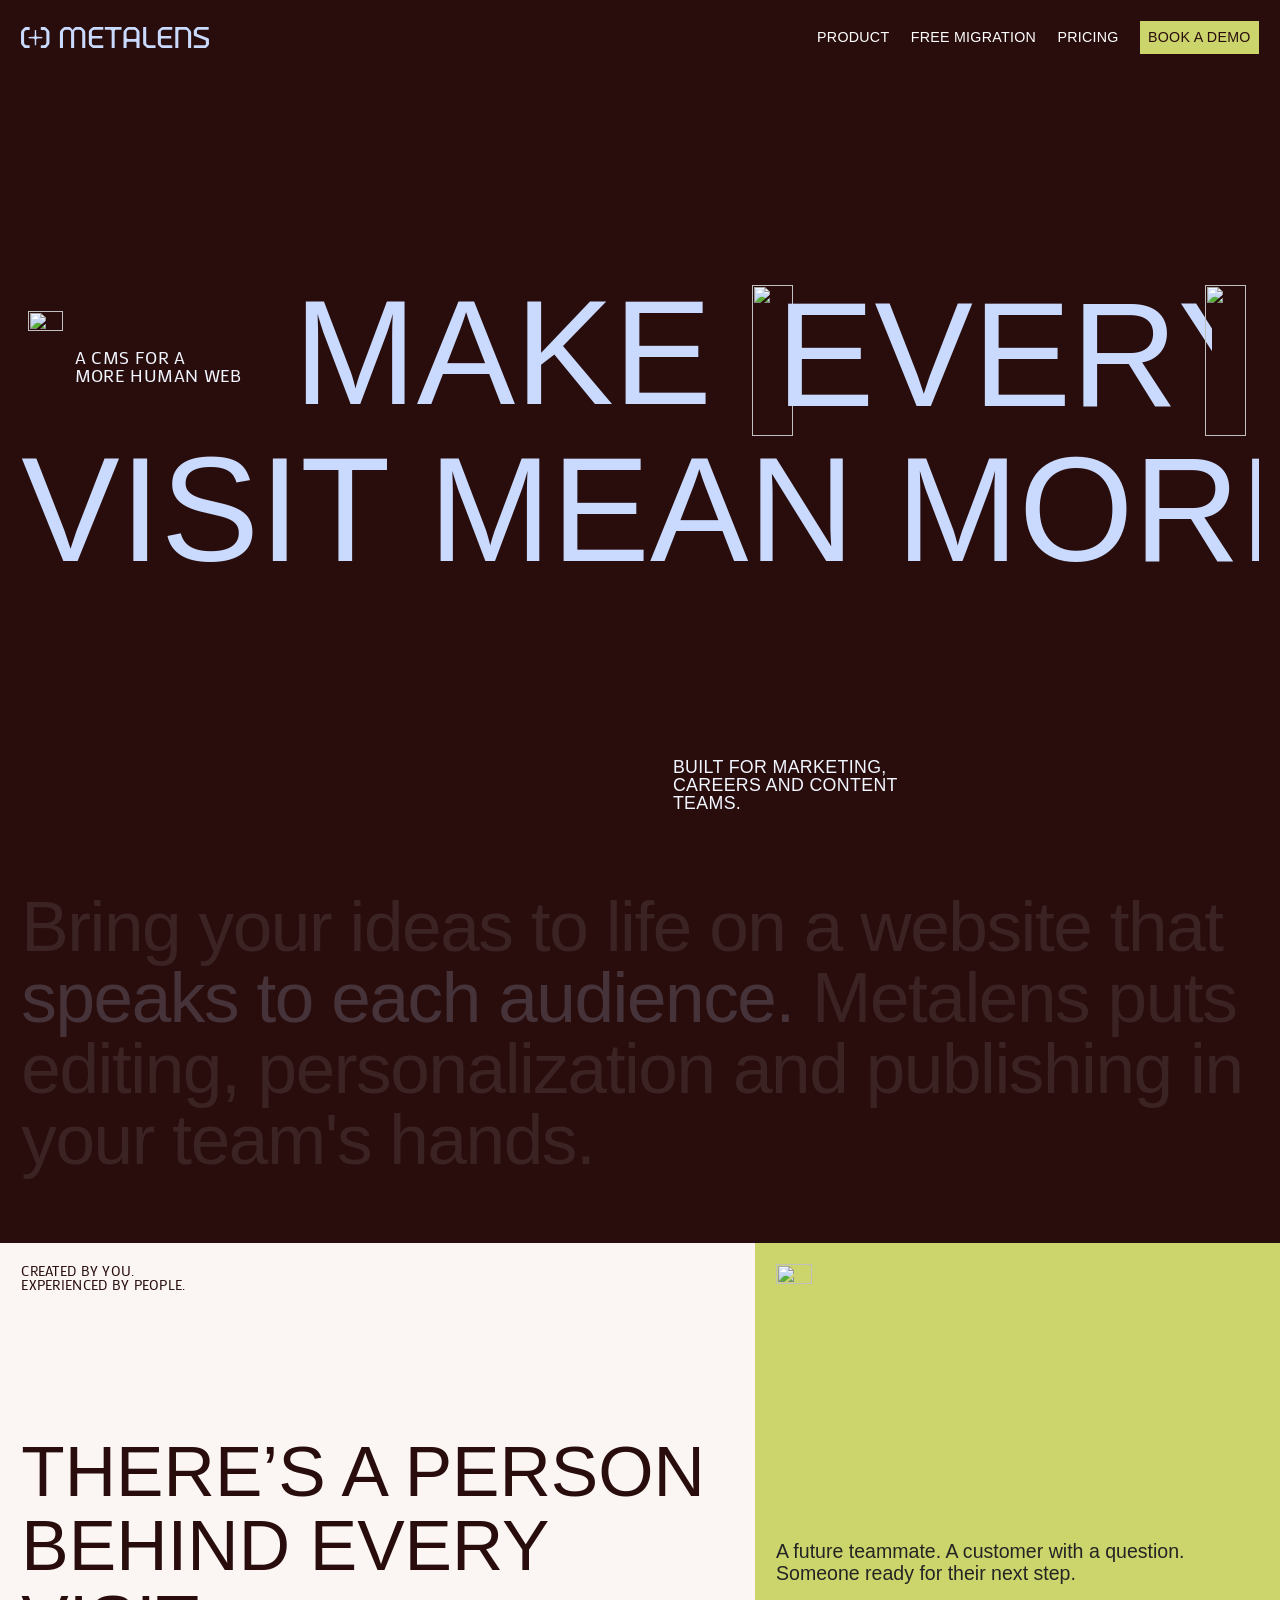
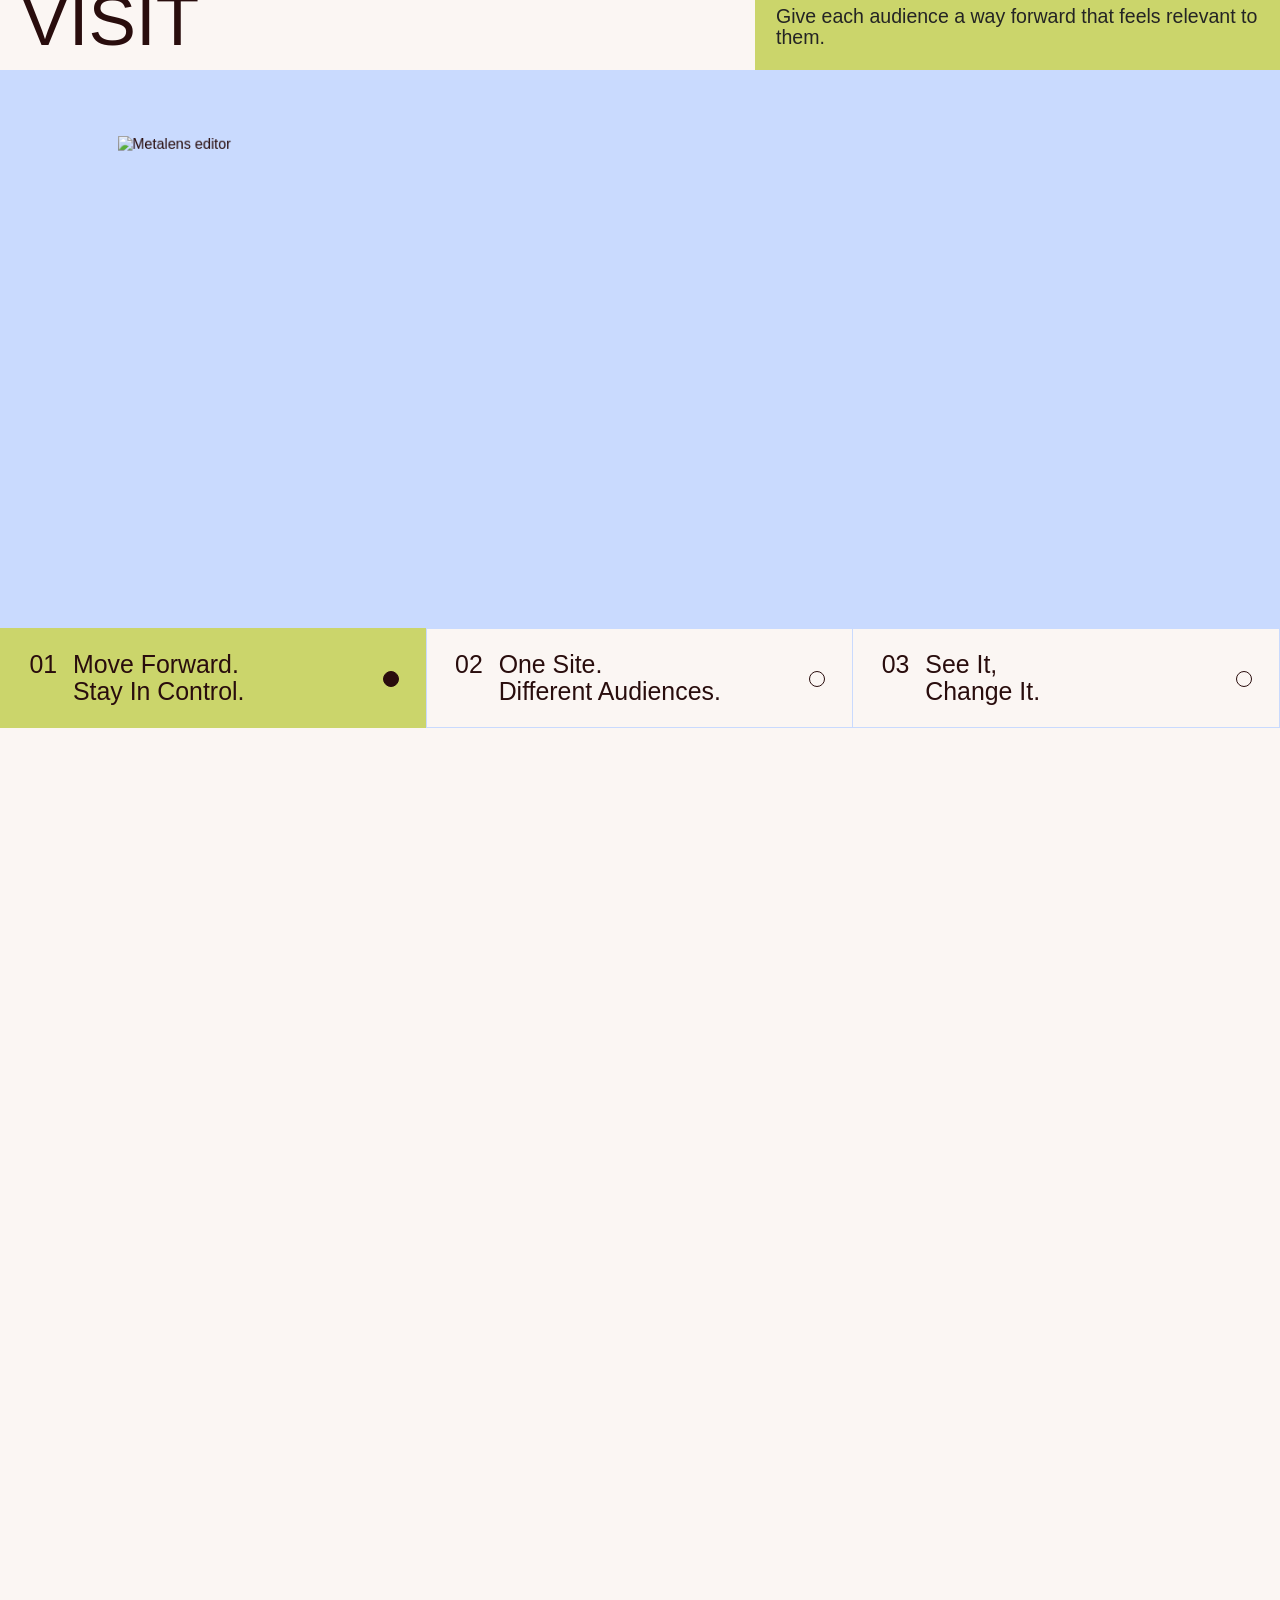
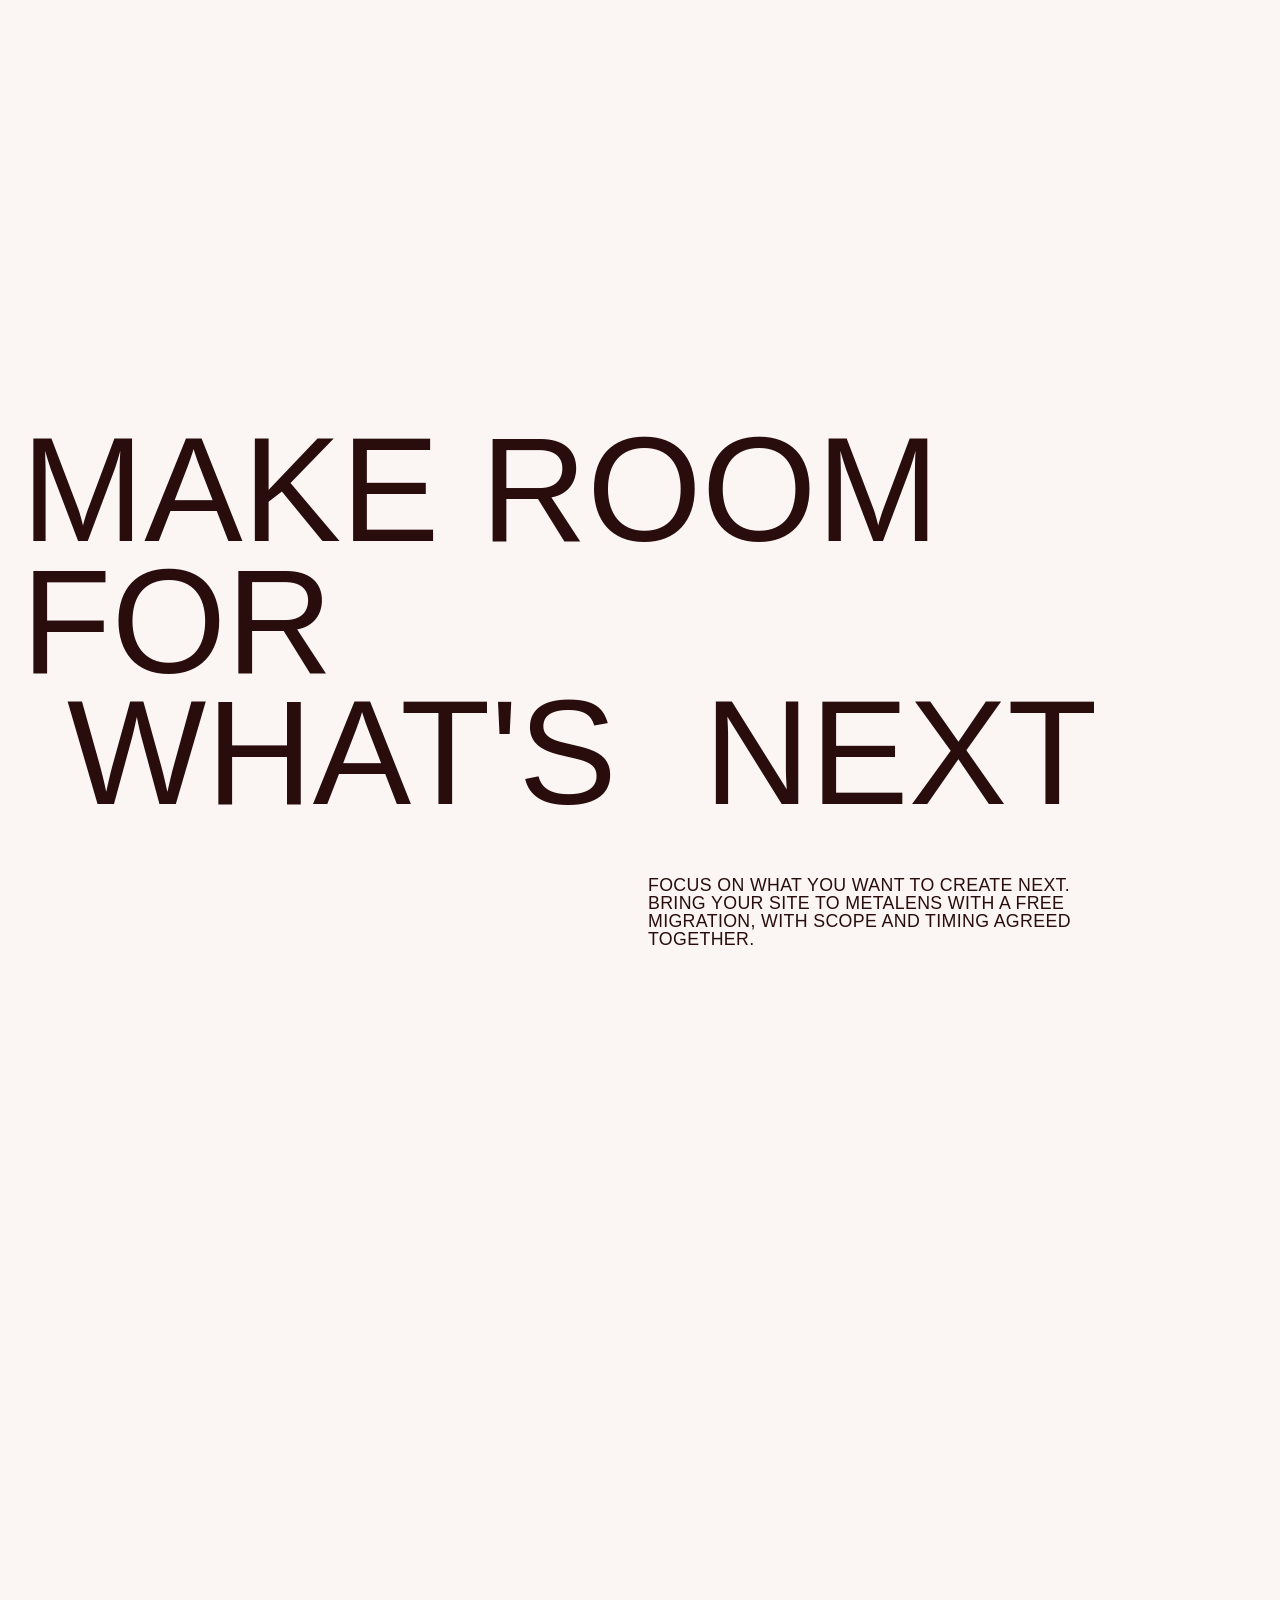
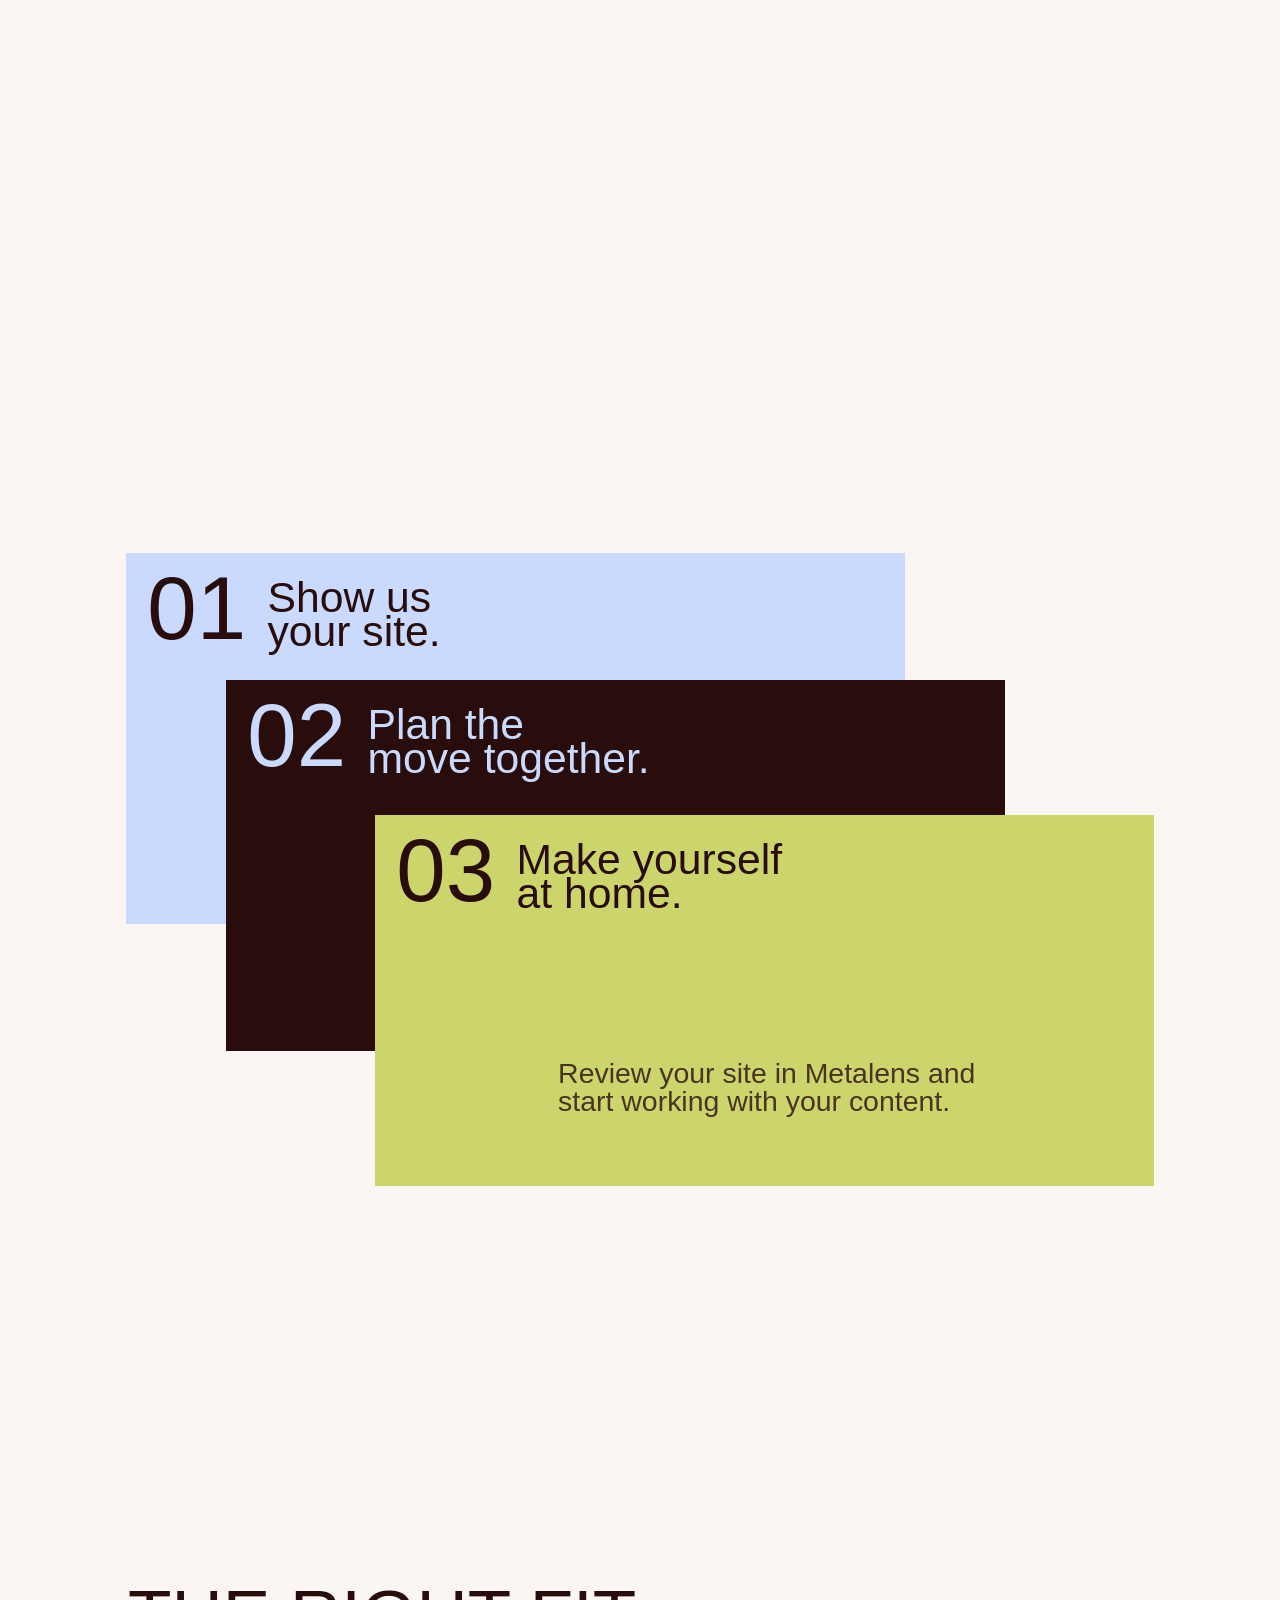
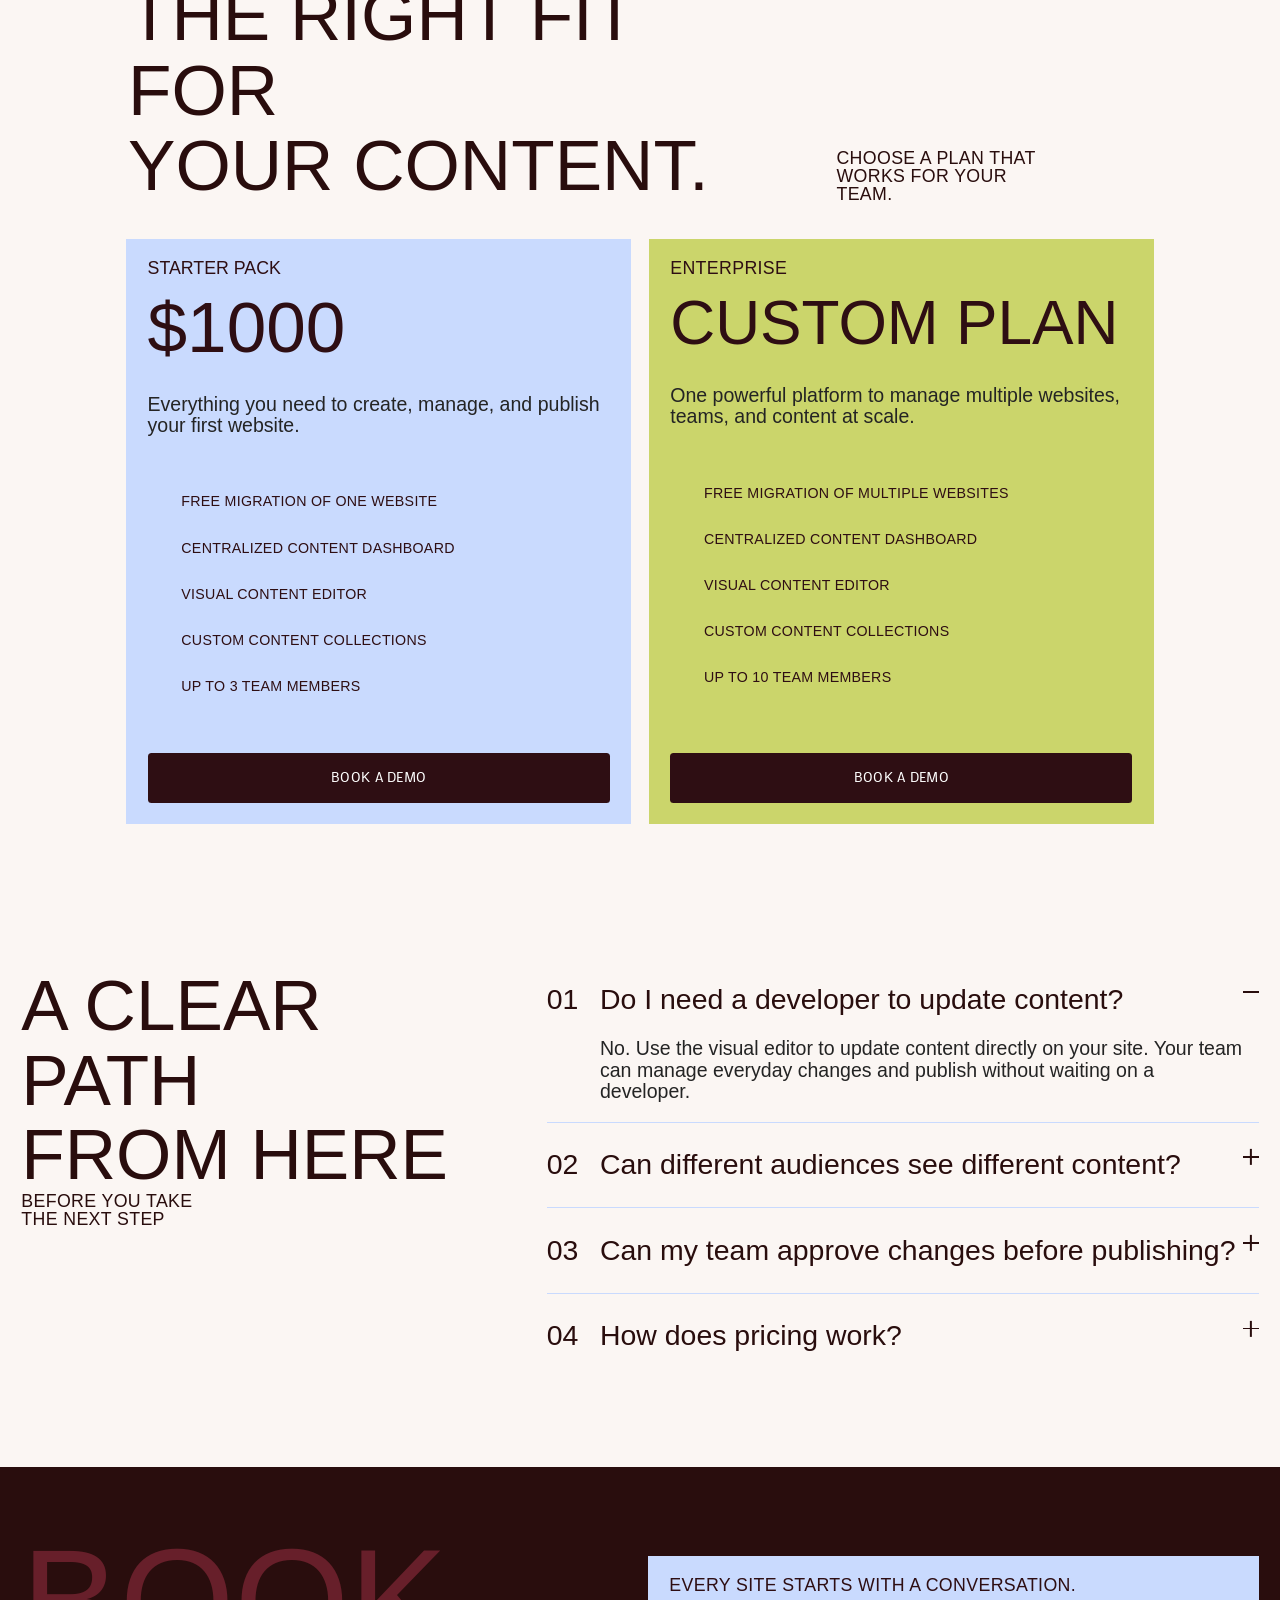
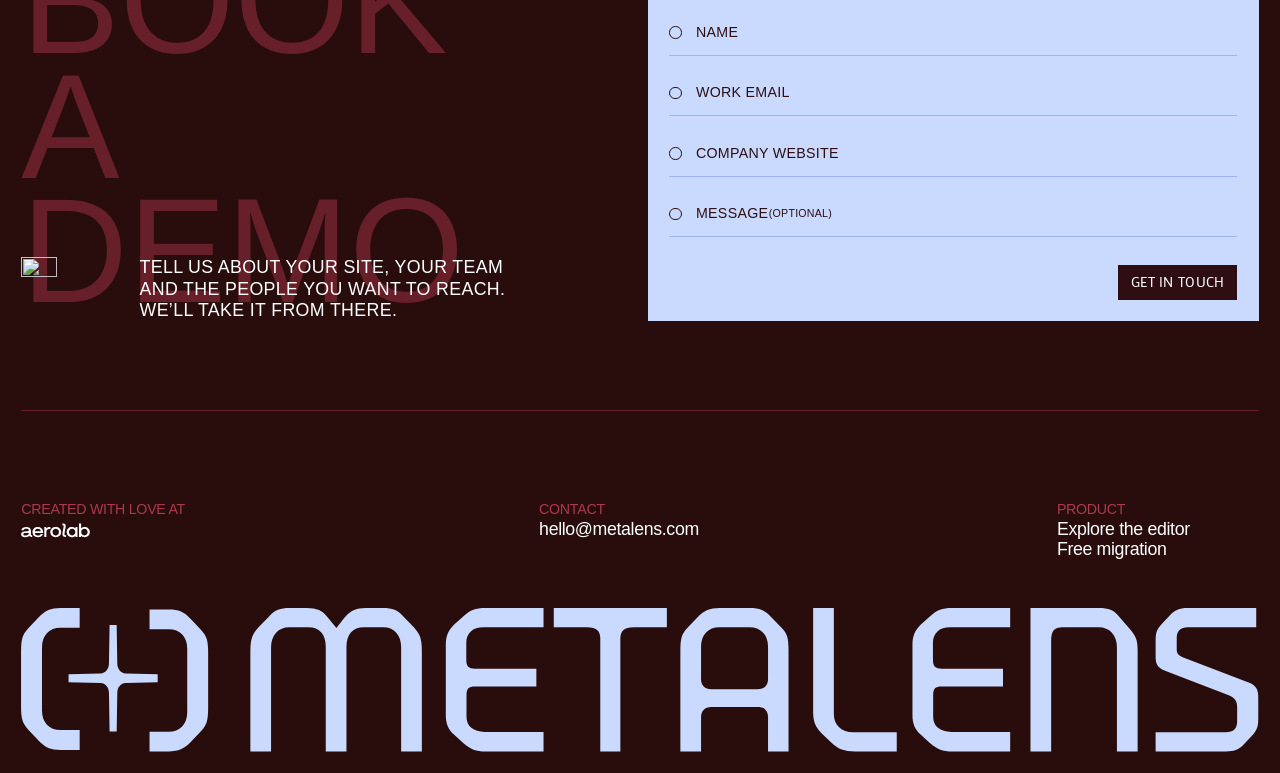
==== index.html @ fc962dde "FAQ: texto de la izquierda alineado a la base de la pregunta 04 Co-Authored-By: Claude Opus 5.5 <nor" ====
<!doctype html>
<html lang="en">
<head>
  <meta charset="utf-8" />
  <meta name="viewport" content="width=device-width, initial-scale=1" />
  <title>Metalens</title>
  <link rel="icon" href="favicon-32.png?v=2" sizes="32x32" type="image/png" />
  <link rel="icon" href="favicon.svg?v=2" type="image/svg+xml" />
  <link rel="apple-touch-icon" href="apple-touch-icon.png" />
  <link rel="preconnect" href="https://fonts.googleapis.com" />
  <link rel="preconnect" href="https://fonts.gstatic.com" crossorigin />
  <link href="https://fonts.googleapis.com/css2?family=Mako&display=swap" rel="stylesheet" />
  <link rel="stylesheet" href="styles.css?v=23" />
  <script>
    /* unidad de escala: 1u = 1px del diseño 1440. Desktop crece con el ancho (siempre ocupa todo el ancho).
       Debajo de 1024 el layout compacto usa px reales (u = 1px). */
    (function () {
      var r = document.documentElement;
      function setU() {
        var w = r.clientWidth, h = window.innerHeight;
        var u = w >= 1024 ? w / 1440 : 1;   // solo el ancho manda: margen chico de borde a borde, como el diseño
        r.style.setProperty('--u', u + 'px');
      }
      setU();
      addEventListener('resize', setU);
      if (window.ResizeObserver) new ResizeObserver(setU).observe(r);
    })();
  </script>
</head>
<body>


  <!-- 1 · HERO -->
  <header class="hero">
    <nav class="nav">
      <a href="#" class="nav__logo" aria-label="Metalens">
      <svg class="nav__logo-svg" viewBox="0 0 212 24" width="212" height="24" fill="none" aria-hidden="true">
        <path class="lg lg-r" d="M25.4662 3.35779C26.404 3.35779 27.1467 3.65372 27.6965 4.24797C28.2451 4.84102 28.52 5.67129 28.52 6.73878L28.52 17.2737C28.52 18.3412 28.2405 19.1714 27.6791 19.7645C27.119 20.3575 26.3809 20.6535 25.4662 20.6535L22.2762 20.6535L22.2762 23.9997L25.3981 23.9997C26.2447 23.9997 26.9307 23.8811 27.4562 23.6439C27.9829 23.4067 28.5315 22.9909 29.1032 22.3979L30.7837 20.5828C31.2873 20.0365 31.613 19.4973 31.762 18.9642C31.9109 18.4298 31.9849 17.6774 31.9849 16.7046L31.9849 7.27192C31.9849 6.32304 31.9109 5.58143 31.762 5.04829C31.613 4.51394 31.2873 3.97481 30.7837 3.42968L29.1032 1.61459C28.5315 0.997577 27.9887 0.575853 27.4736 0.351812C26.9584 0.126571 26.2678 0.0139518 25.3981 0.0139517L22.2762 0.0139514L22.2762 3.35899L25.4662 3.35899L25.4662 3.35779Z" fill="#C9DAFE"/>
        <path class="lg lg-l" d="M6.51865 20.6557C5.58081 20.6557 4.83817 20.3597 4.2884 19.7655C3.73979 19.1724 3.46491 18.3422 3.46491 17.2747L3.46491 6.73979C3.46491 5.6723 3.74441 4.84203 4.30573 4.24898C4.86589 3.65593 5.60391 3.36 6.51865 3.36L9.70868 3.36V0.0137634L6.58679 0.0137634C5.7402 0.0137634 5.05415 0.132373 4.52864 0.369593C4.00197 0.606813 3.45336 1.02255 2.88165 1.6156L1.20117 3.43069C0.697602 3.97701 0.3719 4.51615 0.222909 5.04929C0.0739181 5.58364 0 6.33603 0 7.30887L2.67956e-07 16.7415C2.67956e-07 17.6904 0.0739184 18.432 0.222909 18.9652C0.371901 19.4995 0.697602 20.0387 1.20117 20.5838L2.88165 22.3989C3.45336 23.0159 3.9962 23.4376 4.51131 23.6617C5.02643 23.8869 5.7171 23.9995 6.58679 23.9995H9.70868L9.70868 20.6545H6.51865V20.6557Z" fill="#C9DAFE"/>
        <path class="lg lg-p" d="M23.9841 11.2164L18.5284 11.0991C17.759 11.0991 17.1352 10.4016 17.1352 9.54116L17.0303 3.44038L15.5183 3.44038L15.4133 9.54116C15.4133 10.4016 14.7896 11.0991 14.0202 11.0991L8.56445 11.2164V12.797L14.0202 12.9144C14.7896 12.9144 15.4133 13.6119 15.4133 14.4723L15.5183 20.5731H17.0303L17.1352 14.4723C17.1352 13.6119 17.759 12.9144 18.5284 12.9144L23.9841 12.797V11.2164Z" fill="#C9DAFE"/>
        <path class="lg lg-ch" style="--i:0" d="M44.0638 4.90867C44.2457 4.36314 44.6094 3.79557 45.1549 3.20485L46.8588 1.43271C47.3812 0.887176 47.8925 0.512468 48.3929 0.307481C48.8921 0.102494 49.5291 0.00110232 50.3017 0.00110232H53.1308C53.9937 0.00110232 54.6814 0.114617 55.1928 0.341646C55.7042 0.568674 56.1979 0.978648 56.6751 1.56826L58.1067 3.30625L59.47 1.56826C59.9241 1.00069 60.4244 0.596226 60.97 0.358177C61.5155 0.120127 62.1966 0 63.0154 0H65.8445C66.6402 0 67.2817 0.102494 67.771 0.306379C68.2592 0.511366 68.7651 0.886074 69.2875 1.4316L70.9924 3.20375C71.5379 3.79447 71.8961 4.36314 72.0658 4.90757C72.2367 5.4531 72.3215 6.18047 72.3215 7.08859V23.8601H68.8786V6.54416C68.8786 5.52143 68.6064 4.7092 68.0608 4.10746C67.5153 3.50572 66.8 3.20375 65.9128 3.20375H62.7091C61.7315 3.20375 60.9986 3.48809 60.5104 4.05566C60.0211 4.62434 59.7775 5.43106 59.7775 6.47583V23.8601H56.3346V6.47693C56.3346 5.43216 56.0899 4.62544 55.6017 4.05676C55.1123 3.48919 54.3916 3.20485 53.4372 3.20485H50.2334C49.3473 3.20485 48.6254 3.51123 48.0689 4.12509C47.5112 4.73895 47.2335 5.54567 47.2335 6.54526V23.8612H43.7905V7.08969C43.7905 6.18047 43.8809 5.4531 44.0627 4.90867H44.0638Z" fill="#C9DAFE"/>
        <path class="lg lg-ch" style="--i:1" d="M80.9372 23.5724C80.4027 23.3796 79.8296 23.0104 79.2158 22.4648L77.7158 21.0674C77.1923 20.6133 76.8297 20.1295 76.6247 19.6182C76.4197 19.1068 76.3184 18.5106 76.3184 17.8284V6.0339C76.3184 5.35171 76.4264 4.75548 76.6424 4.24412C76.8584 3.73275 77.2166 3.23902 77.7158 2.76071L79.2158 1.39744C79.8065 0.851909 80.3686 0.482712 80.9031 0.289848C81.4365 0.0969833 82.101 0 82.8968 0H92.5775V3.20375H82.5904C81.6811 3.20375 80.9769 3.43739 80.4766 3.90247C79.9762 4.36865 79.7271 4.98802 79.7271 5.76058V8.55546C79.7271 9.14617 79.8351 9.54954 80.0511 9.76554C80.2672 9.98155 80.6474 10.0896 81.1929 10.0896H91.3851V13.0553H81.1929C80.6474 13.0553 80.2727 13.1577 80.0677 13.3616C79.8627 13.5666 79.7613 13.9755 79.7613 14.5883V18.0312C79.7613 18.8489 80.028 19.4859 80.5625 19.94C81.0959 20.3951 81.841 20.6221 82.7954 20.6221H92.5786V23.8601H82.932C82.1363 23.8601 81.4717 23.7631 80.9383 23.5702L80.9372 23.5724Z" fill="#C9DAFE"/>
        <path class="lg lg-ch" style="--i:2" d="M101.491 3.66332C101.138 3.35694 100.587 3.20375 99.8375 3.20375H94.2808V0H113.097V3.20375H107.54C106.791 3.20375 106.238 3.35694 105.887 3.66332C105.534 3.9697 105.359 4.44249 105.359 5.07839V23.8601H102.019V5.07729C102.019 4.44139 101.842 3.9697 101.491 3.66222V3.66332Z" fill="#C9DAFE"/>
        <path class="lg lg-ch" style="--i:3" d="M115.561 4.82271C115.709 4.31134 116.033 3.79447 116.533 3.27208L118.204 1.5341C118.771 0.966526 119.317 0.568674 119.84 0.340543C120.363 0.113514 121.045 0 121.886 0H126.829C127.692 0 128.379 0.108004 128.891 0.324012C129.402 0.54002 129.93 0.943382 130.476 1.5341L132.181 3.27208C132.68 3.77243 132.998 4.28379 133.135 4.80618C133.272 5.32967 133.34 6.05594 133.34 6.9872V23.8601H129.931V18.1678C129.931 17.6223 129.784 17.2024 129.488 16.907C129.193 16.6117 128.772 16.464 128.227 16.464H120.49C119.944 16.464 119.523 16.6117 119.229 16.907C118.933 17.2024 118.786 17.6234 118.786 18.1678V23.8601H115.343V6.9883C115.343 6.05704 115.417 5.33518 115.564 4.82381L115.561 4.82271ZM129.486 13.0553C129.781 12.7599 129.929 12.3389 129.929 11.7945V6.44277C129.929 5.42004 129.645 4.62544 129.077 4.05676C128.508 3.48919 127.77 3.20485 126.862 3.20485H121.816C120.907 3.20485 120.174 3.48919 119.618 4.05676C119.061 4.62544 118.782 5.42004 118.782 6.44277V11.7945C118.782 12.34 118.93 12.761 119.225 13.0553C119.521 13.3506 119.942 13.4983 120.486 13.4983H128.224C128.77 13.4983 129.189 13.3506 129.485 13.0553H129.486Z" fill="#C9DAFE"/>
        <path class="lg lg-ch" style="--i:4" d="M142.192 23.5537C141.634 23.3487 141.038 22.9398 140.402 22.3271L138.868 20.8613C138.323 20.3389 137.948 19.8099 137.743 19.2765C137.538 18.7431 137.437 18.1006 137.437 17.3501V0H140.879V17.6234C140.879 18.5326 141.169 19.2655 141.749 19.822C142.329 20.3797 143.118 20.6574 144.119 20.6574H151.345V23.8612H144.459C143.505 23.8612 142.749 23.7587 142.192 23.5548V23.5537Z" fill="#C9DAFE"/>
        <path class="lg lg-ch" style="--i:5" d="M158.575 23.5724C158.041 23.3796 157.468 23.0104 156.854 22.4648L155.354 21.0674C154.83 20.6133 154.468 20.1295 154.263 19.6182C154.058 19.1068 153.957 18.5106 153.957 17.8284V6.0339C153.957 5.35171 154.065 4.75548 154.281 4.24412C154.497 3.73275 154.855 3.23902 155.354 2.76071L156.854 1.39744C157.445 0.851909 158.007 0.482712 158.541 0.289848C159.075 0.0969833 159.739 0 160.535 0H170.216V3.20375H160.229C159.319 3.20375 158.615 3.43739 158.115 3.90247C157.614 4.36865 157.365 4.98802 157.365 5.76058V8.55546C157.365 9.14617 157.473 9.54954 157.689 9.76554C157.905 9.98155 158.286 10.0896 158.831 10.0896H169.023V13.0553H158.831C158.286 13.0553 157.911 13.1577 157.706 13.3616C157.501 13.5666 157.399 13.9755 157.399 14.5883V18.0312C157.399 18.8489 157.666 19.4859 158.201 19.94C158.734 20.3951 159.479 20.6221 160.434 20.6221H170.217V23.8601H160.57C159.774 23.8601 159.11 23.7631 158.577 23.5702L158.575 23.5724Z" fill="#C9DAFE"/>
        <path class="lg lg-ch" style="--i:6" d="M173.601 0H184.952C185.77 0 186.424 0.0969833 186.912 0.289848C187.4 0.482712 187.883 0.864032 188.361 1.4316L190.168 3.5454C190.667 4.13611 191.003 4.66511 191.173 5.13019C191.343 5.59637 191.428 6.24991 191.428 7.09079V23.8623H187.985V6.54416C187.985 5.54457 187.707 4.73785 187.15 4.12399C186.592 3.51013 185.872 3.20375 184.985 3.20375H178.917C178.235 3.20375 177.752 3.37457 177.468 3.71512C177.184 4.05566 177.042 4.61331 177.042 5.38587V23.8612H173.599V0H173.601Z" fill="#C9DAFE"/>
        <path class="lg lg-ch" style="--i:7" d="M194.425 20.6563H206.049C206.731 20.6563 207.225 20.5086 207.531 20.2133C207.837 19.9179 207.992 19.4517 207.992 18.8158V16.5323C207.992 16.0331 207.889 15.6242 207.685 15.3057C207.48 14.9883 207.151 14.7381 206.697 14.5563L195.993 10.4312C195.425 10.2042 195.022 9.92535 194.783 9.59582C194.544 9.2663 194.425 8.82878 194.425 8.28325V5.21505C194.425 4.62433 194.51 4.13611 194.681 3.74928C194.851 3.36355 195.141 2.95468 195.55 2.52266L196.777 1.22772C197.186 0.795703 197.612 0.483814 198.055 0.289848C198.498 0.0969833 199.049 0 199.708 0H211.161V3.20375H199.741C199.173 3.20375 198.73 3.35143 198.412 3.64679C198.094 3.94215 197.935 4.38518 197.935 4.9759V6.8847C197.935 7.22525 198.02 7.49856 198.191 7.70245C198.362 7.90633 198.639 8.07716 199.026 8.21381L210.002 12.4403C210.547 12.6673 210.933 12.9638 211.161 13.3264C211.388 13.6901 211.502 14.1904 211.502 14.8263V18.5073C211.502 19.1443 211.423 19.6611 211.263 20.0579C211.104 20.4557 210.808 20.8822 210.377 21.3363L209.15 22.6312C208.741 23.0864 208.315 23.4038 207.872 23.5856C207.429 23.7675 206.832 23.8579 206.082 23.8579H194.424V20.6541L194.425 20.6563Z" fill="#C9DAFE"/>
      </svg>
      </a>
      <button class="nav__toggle" type="button" aria-label="Open menu" aria-controls="main-navigation" aria-expanded="false">
        <span class="nav__bars" aria-hidden="true"><i></i><i></i><i></i></span>
      </button>
      <div class="nav__links" id="main-navigation">
        <a href="#product">Product</a>
        <a href="#migration">Free migration</a>
        <a href="#pricing">Pricing</a>
        <a href="#demo" class="btn btn--lime">Book a demo</a>
      </div>
    </nav>

    <img class="hero__sparkle" src="assets/sparkle.svg" alt="" width="40" height="44" />
    <p class="hero__kicker">A CMS FOR A<br />MORE HUMAN WEB</p>

    <h1 class="hero__title">
      <span class="hero__make">Make</span>
      <img class="hero__br hero__br--l" src="assets/bracket-l.svg" alt="" />
      <span class="hero__every">every</span>
      <img class="hero__br hero__br--r" src="assets/bracket-r.svg" alt="" />
      <span class="hero__line2">visit<br class="hero__mobile-break" /> mean<br class="hero__mobile-break" /> more</span>
    </h1>
  </header>

  <!-- 2 · INTRO -->
  <section class="intro" id="intro">
    <div class="tag">
      <img src="assets/tag-l.svg" alt="" />
      <p>Built for marketing,<br /> careers and content teams.</p>
      <img src="assets/tag-r.svg" alt="" />
    </div>
    <p class="intro__text">
      <span class="dim">Bring your ideas to life on a website that</span>
      <span class="hl">speaks to each audience.</span>
      <span class="dim">Metalens puts editing, personalization and publishing in your team's hands.</span>
    </p>
  </section>

  <!-- 3 · PERSON -->
  <section class="person">
    <div class="person__left">
      <p class="label-mako">Created by you.<br /> Experienced by people.</p>
      <h2 class="display-80">There’s a person<br />behind every visit</h2>
    </div>
    <div class="person__right">
      <img src="assets/star-dark.svg" alt="" width="40" height="40" />
      <div class="person__copy">
        <p>A future teammate. A customer with a question. Someone ready for their next step.</p>
        <p>Give each audience a way forward that feels relevant to them.</p>
      </div>
    </div>
  </section>

  <!-- 4 · PRODUCT -->
  <section class="product" id="product">
    <div class="product__pin">
      <div class="product__stage">
        <img class="product__editor" src="assets/editor@2x.png" alt="Metalens editor" width="1306" height="713" />
      </div>
      <div class="product__tabs" role="tablist">
        <button class="ptab ptab--lime is-on" role="tab" data-step="0">
          <span class="ptab__num">01</span>
          <span class="ptab__txt">Move Forward. <br />Stay In Control.</span>
          <i class="ptab__dot"></i>
        </button>
        <button class="ptab ptab--sky" role="tab" data-step="1">
          <span class="ptab__num">02</span>
          <span class="ptab__txt">One Site. <br />Different Audiences.</span>
          <i class="ptab__dot"></i>
        </button>
        <button class="ptab ptab--dark" role="tab" data-step="2">
          <span class="ptab__num">03</span>
          <span class="ptab__txt">See It, <br />Change It.</span>
          <i class="ptab__dot"></i>
        </button>
      </div>
    </div>
  </section>

  <!-- 5 · MIGRATION -->
  <section class="migration" id="migration">
    <h2 class="display-166">Make room for<br /><span class="kw">what's</span> next</h2>
    <p class="migration__lead">Focus on what you want to create next. Bring your site to Metalens with a free migration, with scope and timing agreed together.</p>

    <div class="steps">
      <div class="steps__pin">
        <article class="step step--1">
          <div class="step__head"><span class="step__num">01</span><h3>Show us<br /> your site.</h3></div>
          <i class="step__plus"></i>
          <p class="step__body">Walk us through your content and how your team works.</p>
        </article>
        <article class="step step--2">
          <div class="step__head"><span class="step__num">02</span><h3>Plan the<br /> move together.</h3></div>
          <i class="step__plus"></i>
          <p class="step__body">Agree on the migration scope, timing and subscription.</p>
        </article>
        <article class="step step--3">
          <div class="step__head"><span class="step__num">03</span><h3>Make yourself<br /> at home.</h3></div>
          <i class="step__plus"></i>
          <p class="step__body">Review your site in Metalens and start working with your content.</p>
        </article>
      </div>
    </div>
  </section>

  <!-- 6 · PRICING -->
  <section class="pricing" id="pricing" aria-labelledby="pricing-title">
    <div class="pricing__intro">
      <h2 class="pricing__title" id="pricing-title">The right fit for<br /> your content.</h2>
      <p class="pricing__lead label-supreme">Choose a plan that<br /> works for your team.</p>
    </div>

    <div class="pricing__plans">
      <article class="price-card price-card--starter" aria-labelledby="starter-title">
        <div class="price-card__intro">
          <h3 class="price-card__name" id="starter-title">Starter pack</h3>
          <p class="price-card__price">$1000</p>
          <p class="price-card__description">Everything you need to create, manage, and publish your first website.</p>
        </div>
        <div class="price-card__body">
          <ul class="price-card__features">
            <li>Free migration of one website</li>
            <li>Centralized content dashboard</li>
            <li>Visual content editor</li>
            <li>Custom content collections</li>
            <li>Up to 3 team members</li>
          </ul>
          <a class="btn btn--dark price-card__cta" href="#demo" aria-label="Book a demo for the Starter pack">Book a demo</a>
        </div>
      </article>

      <article class="price-card price-card--enterprise" aria-labelledby="enterprise-title">
        <div class="price-card__intro">
          <h3 class="price-card__name" id="enterprise-title">Enterprise</h3>
          <p class="price-card__price">Custom plan</p>
          <p class="price-card__description">One powerful platform to manage multiple websites, teams, and content at scale.</p>
        </div>
        <div class="price-card__body">
          <ul class="price-card__features">
            <li>Free migration of multiple websites</li>
            <li>Centralized content dashboard</li>
            <li>Visual content editor</li>
            <li>Custom content collections</li>
            <li>Up to 10 team members</li>
          </ul>
          <a class="btn btn--dark price-card__cta" href="#demo" aria-label="Book a demo for the Enterprise plan">Book a demo</a>
        </div>
      </article>
    </div>
  </section>

  <!-- 7 · FAQ -->
  <section class="faq" id="faq" aria-labelledby="faq-title">
    <div class="faq__left">
      <h2 class="display-80" id="faq-title">A clear path<br />from here</h2>
      <p class="label-supreme">Before you take<br /> the next step</p>
    </div>
    <div class="faq__list">
      <details class="qa" open>
        <summary><span class="qa__num">01</span><span class="qa__q">Do I need a developer to update content?</span><i class="qa__plus"></i></summary>
        <p class="qa__a">No. Use the visual editor to update content directly on your site. Your team can manage everyday changes and publish without waiting on a developer.</p>
      </details>
      <details class="qa">
        <summary><span class="qa__num">02</span><span class="qa__q">Can different audiences see different content?</span><i class="qa__plus"></i></summary>
        <p class="qa__a">Yes. You can tailor content for different audiences within the same site, giving each audience a more relevant experience.</p>
      </details>
      <details class="qa">
        <summary><span class="qa__num">03</span><span class="qa__q">Can my team approve changes before publishing?</span><i class="qa__plus"></i></summary>
        <p class="qa__a">Yes. Your team can review changes and approve content before it goes live, keeping you in control from the first edit to the final approval.</p>
      </details>
      <details class="qa">
        <summary><span class="qa__num">04</span><span class="qa__q">How does pricing work?</span><i class="qa__plus"></i></summary>
        <p class="qa__a">The $1000 Starter pack includes free migration of one website and up to 3 team members. Enterprise offers custom pricing for multiple websites and up to 10 team members. We’ll agree on your subscription and migration scope together before getting started.</p>
      </details>
    </div>
  </section>

  <!-- 8 · DEMO + FOOTER -->
  <footer class="demo" id="demo">
    <div class="demo__top">
      <div class="demo__left">
        <h2 class="demo__title">Book a demo</h2>
        <div class="demo__note">
          <img src="assets/star-light.svg" alt="" width="40" height="40" />
          <p>Tell us about your site, your team<br /> and the people you want to reach.<br /> We’ll take it from there.</p>
        </div>
      </div>
      <form class="form" onsubmit="event.preventDefault()">
        <p class="form__title">Every site starts with a conversation.</p>
        <label class="field"><i></i><input type="text" name="name" placeholder="Name" /></label>
        <label class="field"><i></i><input type="email" name="email" placeholder="Work email" /></label>
        <label class="field"><i></i><input type="url" name="website" placeholder="Company website" /></label>
        <label class="field field--opt"><i></i><input type="text" name="message" placeholder="Message" /><small>(optional)</small></label>
        <button type="submit" class="btn btn--dark">Get in touch</button>
      </form>
    </div>

    <hr class="demo__rule" />

    <div class="cols">
      <div class="col">
        <p class="col__label">Created with love at</p>
        <a href="https://aerolab.co" class="col__aerolab" aria-label="Aerolab">
        <svg class="al" viewBox="23.5 119.8 102 17.8" aria-hidden="true">
          <g class="al__kite"><g class="al__sway"><path fill="#fff" fill-rule="evenodd" clip-rule="evenodd" d="M34.7901 136.531C33.7624 137.11 32.5705 137.264 31.5125 137.037C28.9857 136.496 27.5098 134.417 27.137 131.435C26.991 130.262 26.8358 128.911 26.3305 127.778C25.9181 126.85 25.2462 126.083 24.0635 125.803C24.0191 125.792 23.9925 125.749 24.0019 125.704C24.0675 125.393 24.3041 124.272 24.3703 123.958C24.3749 123.937 24.3896 123.918 24.4066 123.905C24.4269 123.894 24.4492 123.89 24.4697 123.894C26.3578 124.325 27.4426 125.51 28.0985 126.98C28.678 128.287 28.891 129.839 29.0598 131.193C29.313 133.232 30.1861 134.759 31.9152 135.129C32.6137 135.278 33.4146 135.146 34.0617 134.692C34.0914 134.67 34.1032 134.63 34.0893 134.595C33.8161 133.837 31.0144 126.068 30.7377 125.294C30.724 125.257 30.7363 125.216 30.7694 125.195C31.4172 124.77 37.5748 120.74 38.3009 120.267C38.3178 120.254 38.3403 120.25 38.3608 120.255C38.3848 120.26 38.4035 120.273 38.4139 120.291C38.8862 121.021 42.8875 127.226 43.3079 127.879C43.3296 127.912 43.3276 127.955 43.3003 127.983C42.6911 128.614 36.2655 135.305 36.2606 135.311C36.2599 135.315 36.2557 135.318 36.2515 135.32C36.0033 135.581 35.4078 136.181 34.7901 136.531Z"/></g></g>
          <g class="al__type"><path fill="#fff" transform="translate(46.271 121.37)" d="M12.6766 15.4503V13.5719C12.6766 13.5155 12.6474 13.4872 12.5889 13.4872H11.9602C11.4631 13.4872 11.1999 13.2189 11.1999 12.7528V8.04995C11.1999 5.26776 8.68501 4.03909 6.05319 4.03909C3.08508 4.03909 0.570229 4.88647 0.380153 7.71101C0.380153 7.76749 0.409395 7.79574 0.467878 7.79574H2.76341C2.80727 7.79574 2.85114 7.76749 2.86576 7.71101C2.99736 6.68006 4.15243 6.04453 5.83386 6.04453C7.66153 6.04453 8.72887 6.62356 8.72887 7.56977V7.89459C8.72887 8.50187 8.261 9.03854 7.07667 9.03854H5.90699C2.04697 9.03854 0 10.1825 0 12.4139C0 14.5888 1.75455 15.7327 4.95661 15.7327C7.26676 15.7327 8.58267 14.843 9.32835 14.1651C9.37221 14.1227 9.41607 14.1368 9.43069 14.1933C9.73773 15.0407 10.5858 15.535 11.9748 15.535H12.5889C12.6474 15.535 12.6766 15.4926 12.6766 15.4503ZM8.72887 10.931V11.2134C8.72887 12.654 7.26676 13.7132 5.46834 13.7132C3.30441 13.7132 2.48561 13.2612 2.48561 12.2726C2.48561 11.397 3.56757 10.8462 5.90699 10.8462H8.64115C8.69963 10.8462 8.72887 10.8745 8.72887 10.931ZM12.969 9.88592C12.969 13.3742 15.4839 15.7327 19.0369 15.7327C21.9465 15.7327 24.1543 14.4617 24.7537 12.2868C24.7684 12.2303 24.7391 12.1879 24.6806 12.1879H22.2535C22.2096 12.1879 22.1658 12.202 22.1512 12.2444C21.6687 13.1482 20.8206 13.7273 19.0369 13.7273C16.8729 13.7273 15.6593 12.428 15.6009 10.931C15.6009 10.8745 15.6301 10.8462 15.6886 10.8462H25.0022C25.0461 10.8462 25.0901 10.818 25.0901 10.7615C25.3531 6.93425 22.8822 4.03909 19.0369 4.03909C15.4985 4.03909 12.969 6.35522 12.969 9.88592ZM15.6009 8.9538C15.5716 7.89459 16.6097 6.04453 19.0369 6.04453C21.464 6.04453 22.4436 7.62627 22.429 8.9538C22.429 9.01029 22.3851 9.03854 22.3413 9.03854H15.6886C15.6447 9.03854 15.6009 9.01029 15.6009 8.9538ZM31.8159 6.35522H33.2779C33.3364 6.35522 33.3655 6.32699 33.3655 6.2705V4.32155C33.3655 4.26506 33.3218 4.23681 33.2779 4.23681H32.2105C31.0118 4.23681 29.7834 4.64637 28.9355 5.59261C28.8916 5.64908 28.8331 5.63497 28.8185 5.56436L28.5115 4.30744C28.4967 4.26506 28.4676 4.23681 28.4236 4.23681H26.5084C26.4499 4.23681 26.4205 4.27919 26.4205 4.32155V15.4503C26.4205 15.5068 26.4644 15.535 26.5084 15.535H28.6723C28.7308 15.535 28.76 15.4926 28.76 15.4503V9.87178C28.76 7.4568 30.0321 6.35522 31.8159 6.35522ZM45.6329 9.88592C45.6329 6.31286 43.001 4.03909 39.4188 4.03909C35.8366 4.03909 33.2193 6.31286 33.2193 9.88592C33.2193 13.4448 35.8512 15.7327 39.4188 15.7327C42.9864 15.7327 45.6329 13.4448 45.6329 9.88592ZM43.1181 9.88592C43.1181 12.1173 41.4659 13.7273 39.4188 13.7273C37.3866 13.7273 35.7344 12.1032 35.7344 9.88592C35.7344 7.66863 37.3866 6.04453 39.4188 6.04453C41.4659 6.04453 43.1181 7.65452 43.1181 9.88592ZM51.2327 15.4503V13.5013C51.2327 13.4448 51.2036 13.4166 51.1451 13.4166H50.5163C49.8292 13.4166 49.3321 13.12 49.3321 12.315C49.3321 10.8886 49.7122 9.43397 50.0046 7.85223C50.3555 6.0304 50.7065 3.96849 50.7504 3.00814C50.8527 0.889731 49.5806 0 48.016 0H47.0366C46.9781 0 46.9487 0.0282454 46.9487 0.084736V1.96306C46.9487 2.01955 46.9926 2.04779 47.0366 2.04779H47.5483C48.06 2.04779 48.3816 2.31612 48.4109 2.97989C48.4401 3.86963 48.1331 5.29601 47.6945 7.5133C47.3581 9.25039 47.0072 11.0722 47.0072 12.7387C47.0072 14.5323 48.2793 15.535 50.2093 15.535H51.1451C51.2036 15.535 51.2327 15.4926 51.2327 15.4503ZM64.155 15.4503V4.32155C64.155 4.26506 64.1258 4.23681 64.0673 4.23681H62.1373C62.0936 4.23681 62.0642 4.26506 62.0496 4.30744L61.7863 5.40901C61.7718 5.4655 61.7132 5.47961 61.6695 5.43725C60.6167 4.43452 59.213 4.03909 57.8095 4.03909C54.315 4.03909 51.8585 6.41171 51.8585 9.90003C51.8585 13.3742 54.3296 15.7327 57.8095 15.7327C59.1839 15.7327 60.8652 15.2525 61.6695 14.3346C61.7278 14.2781 61.7718 14.2922 61.7863 14.3628L62.0496 15.4644C62.0642 15.5068 62.0936 15.535 62.1373 15.535H64.0673C64.1258 15.535 64.155 15.4926 64.155 15.4503ZM54.3735 9.90003C54.3735 7.62627 56.0111 6.04453 58.058 6.04453C60.1781 6.04453 61.6695 7.69688 61.6695 9.90003C61.6695 12.089 60.1781 13.7273 58.058 13.7273C56.0257 13.7273 54.3735 12.1455 54.3735 9.90003ZM65.9096 0.084736V15.4503C65.9096 15.5068 65.9388 15.535 65.9973 15.535H67.9273C67.9713 15.535 68.0004 15.5068 68.015 15.4644L68.2636 14.4334C68.2782 14.3769 68.3368 14.3487 68.3807 14.3911C69.5064 15.3373 71.0123 15.7327 72.2553 15.7327C75.735 15.7327 78.2061 13.3742 78.2061 9.90003C78.2061 6.41171 75.6036 4.03909 72.1091 4.03909C70.6468 4.03909 69.5503 4.4063 68.3513 5.39487C68.2928 5.45137 68.2491 5.42312 68.2491 5.35251V0.084736C68.2491 0.0282454 68.2051 0 68.1612 0H65.9973C65.9388 0 65.9096 0.0423684 65.9096 0.084736ZM75.6913 9.90003C75.6913 12.1173 74.0391 13.7273 72.0066 13.7273C69.8867 13.7273 68.3953 12.0608 68.3953 9.90003C68.3953 7.73926 69.8867 6.05865 72.0066 6.05865C74.0537 6.05865 75.6913 7.66863 75.6913 9.90003Z"/></g>
        </svg>
        </a>
      </div>
      <div class="col">
        <p class="col__label">Contact</p>
        <a href="mailto:hello@metalens.com">hello@metalens.com</a>
      </div>
      <div class="col">
        <p class="col__label">Product</p>
        <a href="#product">Explore the editor</a>
        <a href="#migration">Free migration</a>
      </div>
    </div>

    <div class="demo__logo-mask">
      <svg class="demo__logo" viewBox="0 0 1392 162" fill="none" role="img" aria-label="Metalens">
        <g class="ch" style="--i:0"><path d="M166.23 24.0181C172.599 24.0181 177.643 25.9877 181.377 29.9427C185.103 33.8898 186.97 39.4157 186.97 46.5204L186.97 116.636C186.97 123.741 185.071 129.267 181.259 133.214C177.455 137.161 172.442 139.13 166.23 139.13L144.564 139.13L144.564 161.401L165.767 161.401C171.517 161.401 176.176 160.612 179.745 159.033C183.322 157.454 187.048 154.687 190.931 150.74L202.344 138.66C205.764 135.024 207.976 131.436 208.988 127.887C210 124.331 210.502 119.323 210.502 112.848L210.502 50.0688C210.502 43.7535 210 38.8176 208.988 35.2692C207.976 31.7129 205.764 28.1246 202.344 24.4965L190.931 12.4161C187.048 8.30954 183.361 5.50273 179.863 4.01161C176.364 2.51252 171.674 1.76297 165.767 1.76297L144.564 1.76296L144.564 24.0261L166.23 24.0261L166.23 24.0181Z" fill="#C9DAFE"/><path d="M44.2722 137.383C37.9027 137.383 32.859 135.414 29.1252 131.459C25.3992 127.512 23.5323 121.986 23.5323 114.881L23.5323 44.7654C23.5323 37.6607 25.4306 32.1347 29.2428 28.1877C33.0472 24.2406 38.0596 22.2711 44.2722 22.2711H65.9376V0L44.735 0C38.9852 0 34.3258 0.789414 30.7568 2.36824C27.1798 3.94707 23.4539 6.71401 19.5711 10.6611L8.15788 22.7415C4.73784 26.3776 2.5258 29.9659 1.51391 33.5142C0.502023 37.0706 0 42.0782 0 48.553L1.81985e-06 111.333C1.81985e-06 117.648 0.502025 122.584 1.51392 126.132C2.52581 129.688 4.73784 133.277 8.15788 136.905L19.5711 148.985C23.4539 153.092 27.1406 155.899 30.6391 157.39C34.1376 158.889 38.8284 159.638 44.735 159.638H65.9376V137.375H44.2722V137.383Z" fill="#C9DAFE"/><path d="M153.705 74.4047L117.511 73.5683C112.406 73.5683 108.268 68.5982 108.268 62.4667L107.572 18.9932L99.5917 18.9932L98.8953 62.4667C98.8953 68.5982 94.7574 73.5683 89.6527 73.5683L53.4585 74.4047V83.5036L89.6527 84.34C94.7574 84.34 98.8953 89.3101 98.8953 95.4415L99.5917 138.915H107.572L108.268 95.4415C108.268 89.3101 112.406 84.34 117.511 84.34L153.705 83.5036V74.4047Z" fill="#C9DAFE"/></g>
        <g class="ch" style="--i:1"><path d="M259.845 33.2158C261.074 29.527 263.534 25.6891 267.222 21.6948L278.744 9.71171C282.276 6.0229 285.734 3.48917 289.117 2.10308C292.493 0.716976 296.8 0.0313795 302.024 0.0313795H321.154C326.989 0.0313795 331.64 0.798951 335.098 2.33409C338.555 3.86923 341.894 6.64143 345.121 10.6283L354.801 22.3804L364.02 10.6283C367.09 6.79047 370.473 4.05554 374.162 2.44587C377.851 0.83621 382.457 0.0239258 387.994 0.0239258H407.123C412.504 0.0239258 416.841 0.716977 420.15 2.09562C423.451 3.48172 426.872 6.01545 430.404 9.70426L441.933 21.6873C445.622 25.6817 448.044 29.527 449.191 33.2083C450.346 36.8971 450.92 41.8156 450.92 47.9561V161.363H427.64V44.2748C427.64 37.3592 425.799 31.8669 422.11 27.7981C418.421 23.7292 413.585 21.6873 407.585 21.6873H385.922C379.312 21.6873 374.356 23.61 371.055 27.4478C367.746 31.2931 366.099 36.7481 366.099 43.8127V161.363H342.818V43.8202C342.818 36.7556 341.164 31.3006 337.862 27.4553C334.553 23.6174 329.68 21.6948 323.226 21.6948H301.562C295.571 21.6948 290.69 23.7665 286.926 27.9173C283.155 32.0681 281.277 37.5231 281.277 44.2822V161.37H257.997V47.9636C257.997 41.8156 258.608 36.8971 259.837 33.2158H259.845Z" fill="#C9DAFE"/></g>
        <g class="ch" style="--i:2"><path d="M509.118 159.418C505.504 158.114 501.629 155.617 497.478 151.928L487.335 142.479C483.795 139.409 481.344 136.137 479.957 132.68C478.571 129.222 477.886 125.19 477.886 120.577V40.8244C477.886 36.2115 478.616 32.1799 480.077 28.7221C481.537 25.2643 483.959 21.9258 487.335 18.6915L497.478 9.47324C501.472 5.78443 505.273 3.28797 508.887 1.98384C512.494 0.679715 516.988 0.0239258 522.368 0.0239258H587.829V21.6873H520.296C514.148 21.6873 509.386 23.2672 506.003 26.412C502.62 29.5642 500.936 33.7523 500.936 38.9763V57.8749C500.936 61.8693 501.666 64.5968 503.126 66.0574C504.587 67.518 507.158 68.2483 510.847 68.2483H579.765V88.302H510.847C507.158 88.302 504.624 88.9951 503.238 90.3737C501.852 91.7598 501.167 94.5246 501.167 98.668V121.948C501.167 127.478 502.97 131.785 506.584 134.856C510.191 137.933 515.229 139.468 521.683 139.468H587.836V161.363H522.607C517.226 161.363 512.732 160.707 509.126 159.403L509.118 159.418Z" fill="#C9DAFE"/></g>
        <g class="ch" style="--i:3"><path d="M648.118 24.7949C645.733 22.7232 642.007 21.6873 636.939 21.6873H599.365V0.0239258H726.597V21.6873H689.023C683.956 21.6873 680.222 22.7232 677.845 24.7949C675.46 26.8666 674.275 30.0635 674.275 34.3634V161.363H651.687V34.356C651.687 30.0561 650.495 26.8666 648.118 24.7874V24.7949Z" fill="#C9DAFE"/></g>
        <g class="ch" style="--i:4"><path d="M743.28 32.6345C744.278 29.1767 746.469 25.6817 749.853 22.1493L761.15 10.3973C764.988 6.55946 768.677 3.86923 772.217 2.32664C775.749 0.791497 780.362 0.0239258 786.048 0.0239258H819.471C825.307 0.0239258 829.957 0.754238 833.415 2.21486C836.873 3.67548 840.442 6.40296 844.131 10.3973L855.66 22.1493C859.035 25.5326 861.189 28.9904 862.113 32.5227C863.037 36.0625 863.499 40.9735 863.499 47.2705V161.363H840.45V122.873C840.45 119.184 839.451 116.344 837.454 114.347C835.457 112.35 832.61 111.352 828.928 111.352H776.606C772.917 111.352 770.071 112.35 768.081 114.347C766.084 116.344 765.085 119.191 765.085 122.873V161.363H741.804V47.278C741.804 40.9809 742.304 36.0998 743.302 32.642L743.28 32.6345ZM837.439 88.302C839.436 86.3049 840.435 83.4581 840.435 79.7768V43.5892C840.435 36.6736 838.512 31.3006 834.674 27.4553C830.829 23.6174 825.836 21.6948 819.695 21.6948H785.579C779.431 21.6948 774.475 23.6174 770.711 27.4553C766.948 31.3006 765.063 36.6736 765.063 43.5892V79.7768C765.063 83.4656 766.061 86.3123 768.058 88.302C770.056 90.2992 772.902 91.2978 776.584 91.2978H828.906C832.595 91.2978 835.434 90.2992 837.431 88.302H837.439Z" fill="#C9DAFE"/></g>
        <g class="ch" style="--i:5"><path d="M923.353 159.291C919.582 157.905 915.55 155.14 911.25 150.997L900.877 141.086C897.188 137.553 894.654 133.976 893.268 130.369C891.882 126.763 891.196 122.418 891.196 117.343V0.0239258H914.477V119.191C914.477 125.339 916.437 130.295 920.357 134.058C924.277 137.829 929.613 139.707 936.379 139.707H985.244V161.37H938.682C932.228 161.37 927.116 160.677 923.353 159.299V159.291Z" fill="#C9DAFE"/></g>
        <g class="ch" style="--i:6"><path d="M1034.16 159.418C1030.55 158.114 1026.67 155.617 1022.52 151.928L1012.38 142.479C1008.84 139.409 1006.39 136.137 1005 132.68C1003.62 129.222 1002.93 125.19 1002.93 120.577V40.8244C1002.93 36.2115 1003.66 32.1799 1005.12 28.7221C1006.58 25.2643 1009 21.9258 1012.38 18.6915L1022.52 9.47324C1026.52 5.78443 1030.32 3.28797 1033.93 1.98384C1037.54 0.679715 1042.03 0.0239258 1047.41 0.0239258H1112.87V21.6873H1045.34C1039.19 21.6873 1034.43 23.2672 1031.05 26.412C1027.66 29.5642 1025.98 33.7523 1025.98 38.9763V57.8749C1025.98 61.8693 1026.71 64.5968 1028.17 66.0574C1029.63 67.518 1032.2 68.2483 1035.89 68.2483H1104.81V88.302H1035.89C1032.2 88.302 1029.67 88.9951 1028.28 90.3737C1026.9 91.7598 1026.21 94.5246 1026.21 98.668V121.948C1026.21 127.478 1028.01 131.785 1031.63 134.856C1035.24 137.933 1040.27 139.468 1046.73 139.468H1112.88V161.363H1047.65C1042.27 161.363 1037.78 160.707 1034.17 159.403L1034.16 159.418Z" fill="#C9DAFE"/></g>
        <g class="ch" style="--i:7"><path d="M1135.72 0.0239258H1212.48C1218.01 0.0239258 1222.43 0.679715 1225.73 1.98384C1229.03 3.28797 1232.3 5.86641 1235.53 9.70426L1247.74 23.9975C1251.12 27.9918 1253.39 31.5689 1254.54 34.7137C1255.7 37.8659 1256.27 42.285 1256.27 47.971V161.378H1232.99V44.2748C1232.99 37.5157 1231.1 32.0607 1227.34 27.9099C1223.57 23.759 1218.69 21.6873 1212.7 21.6873H1171.67C1167.06 21.6873 1163.79 22.8424 1161.87 25.1451C1159.95 27.4478 1158.99 31.2186 1158.99 36.4426V161.37H1135.71V0.0239258H1135.72Z" fill="#C9DAFE"/></g>
        <g class="ch" style="--i:8"><path d="M1276.53 139.699H1355.13C1359.74 139.699 1363.08 138.701 1365.15 136.704C1367.22 134.707 1368.26 131.554 1368.26 127.254V111.814C1368.26 108.438 1367.57 105.673 1366.19 103.519C1364.81 101.373 1362.58 99.6815 1359.51 98.4519L1287.13 70.5585C1283.29 69.0233 1280.57 67.1379 1278.95 64.9098C1277.33 62.6816 1276.53 59.7231 1276.53 56.0342V35.2875C1276.53 31.2931 1277.1 27.9918 1278.26 25.3761C1279.41 22.7679 1281.37 20.0031 1284.14 17.0819L1292.43 8.32561C1295.2 5.40437 1298.08 3.29542 1301.08 1.98384C1304.07 0.679715 1307.8 0.0239258 1312.25 0.0239258H1389.7V21.6873H1312.48C1308.63 21.6873 1305.64 22.6859 1303.49 24.6831C1301.34 26.6803 1300.26 29.676 1300.26 33.6704V46.5775C1300.26 48.8802 1300.84 50.7283 1301.99 52.107C1303.15 53.4856 1305.02 54.6407 1307.64 55.5648L1381.86 84.1437C1385.55 85.6789 1388.15 87.6835 1389.7 90.1353C1391.23 92.5945 1392 95.9777 1392 100.278V125.168C1392 129.475 1391.46 132.97 1390.38 135.653C1389.31 138.343 1387.31 141.227 1384.39 144.297L1376.1 153.054C1373.33 156.131 1370.45 158.278 1367.45 159.507C1364.46 160.737 1360.42 161.348 1355.35 161.348H1276.52V139.685L1276.53 139.699Z" fill="#C9DAFE"/></g>
      </svg>
    </div>
  </footer>


  <script src="animations.js?v=23"></script>
</body>
</html>
---- styles.css ----
/* ───────────── Fuentes ───────────── */
@font-face { font-family: "Edsonna"; src: url("fonts/edsonna-medium.ttf") format("truetype"); font-weight: 500; font-display: swap; }
@font-face { font-family: "Supreme"; src: url("fonts/Supreme-Regular.otf") format("opentype"); font-weight: 400; font-display: swap; }
@font-face { font-family: "Supreme"; src: url("fonts/Supreme-Medium.otf") format("opentype"); font-weight: 500; font-display: swap; }

/* ───────────── Tokens ───────────── */
:root {
  --ink: #290d0d;        /* bordó casi negro */
  --wine: #2e0e13;       /* fondo footer */
  --wine-2: #671f2a;     /* "Book a demo" / línea */
  --rose: #ab3a4b;       /* labels footer */
  --sky: #c9dafe;        /* celeste */
  --sky-2: #9ab5ee;      /* líneas del form */
  --lime: #cbd56b;
  --paper: #fbf6f3;
  --snow: #f1f6ff;
  --text: #242424;

  /* 1u = 1px del diseño en 1440. El JS lo recalcula según el ancho: el layout siempre ocupa todo el ancho. */
  --u: calc(100vw / 1440);
  --pad: calc(24 * var(--u));
  --display: "Edsonna", sans-serif;
  --sans: "Supreme", sans-serif;
  --mako: "Mako", sans-serif;
}

* { box-sizing: border-box; margin: 0; padding: 0; }
html { -webkit-font-smoothing: antialiased; }
body { background: var(--paper); color: var(--ink); font-family: var(--sans); }
img { display: block; }
a { color: inherit; text-decoration: none; }
section, header, footer { position: relative; width: calc(1440 * var(--u)); margin: 0 auto; }

/* ───────────── Utilidades tipográficas ───────────── */
.display-166 { font: 500 calc(166 * var(--u))/calc(148 * var(--u)) var(--display); text-transform: uppercase; }
.display-80  { font: 500 calc(80 * var(--u))/calc(84 * var(--u)) var(--display); text-transform: uppercase; }
.label-mako  { font: 400 calc(16 * var(--u))/calc(16 * var(--u)) var(--mako); letter-spacing: .02em; text-transform: uppercase; }
.label-supreme { font: 500 calc(20 * var(--u))/calc(20 * var(--u)) var(--sans); letter-spacing: .02em; text-transform: uppercase; }

.btn {
  display: inline-flex; align-items: center; justify-content: center;
  height: calc(37 * var(--u)); padding: 0 calc(9 * var(--u));
  font: 400 calc(16 * var(--u))/calc(30 * var(--u)) var(--sans); letter-spacing: .02em; text-transform: uppercase;
  border: 0; cursor: pointer; transition: transform .2s, filter .2s;
}
.btn--lime { background: var(--lime); color: var(--ink); }
.btn--dark { background: var(--wine); color: #fff; font-family: var(--mako); width: calc(134 * var(--u)); height: calc(39 * var(--u)); }

/* ───────────── 1 · Hero ───────────── */
.hero { height: calc(740 * var(--u)); background: var(--ink); color: var(--sky); overflow: hidden; }
.nav { position: absolute; top: calc(24 * var(--u)); left: var(--pad); right: var(--pad); height: calc(37 * var(--u)); display: flex; align-items: center; justify-content: space-between; }
.nav__links { display: flex; align-items: center; gap: calc(24 * var(--u)); }
.nav__links a:not(.btn) { color: #fff; font: 400 calc(16 * var(--u))/calc(30 * var(--u)) var(--sans); letter-spacing: .02em; text-transform: uppercase; }
.nav__toggle, .hero__mobile-break { display: none; }

.hero__sparkle { position: absolute; left: calc(31 * var(--u)); top: calc(350 * var(--u)); width: calc(40 * var(--u)); height: auto; }
.nav__logo svg { width: calc(212 * var(--u)); height: auto; }
.hero__kicker { position: absolute; left: calc(84 * var(--u)); top: calc(393 * var(--u)); font: 400 calc(20 * var(--u))/calc(20 * var(--u)) var(--mako); letter-spacing: .02em; color: var(--snow); }

.hero__title { font: 500 calc(166 * var(--u))/calc(171.5 * var(--u)) var(--display); text-transform: uppercase; }
/* pantallas anchas y bajas (cine / ultra-wide): todo sigue a ancho completo, pero el hero mide como
   máximo la altura de la pantalla y el bloque del titular sube lo que haga falta (sin márgenes laterales) */
@media (min-width: 1024px) {
  .hero { --hshift: min(0px, calc(100vh - 740 * var(--u))); height: calc(740 * var(--u) + var(--hshift)); }
  .hero__title { position: relative; top: var(--hshift); }
  .hero__sparkle { top: calc(350 * var(--u) + var(--hshift)); }
  .hero__kicker { top: calc(393 * var(--u) + var(--hshift)); }
}
.hero__title > span { position: absolute; white-space: nowrap; text-align: right; }
/* tops compensados: en Figma esas cajas miden calc(116 * var(--u)) y el glifo arranca pegado arriba */
.hero__make  { left: calc(300 * var(--u)); top: calc(312 * var(--u)); width: calc(501 * var(--u)); }
.hero__every { left: calc(873 * var(--u)); top: calc(315 * var(--u)); width: calc(491 * var(--u)); line-height: calc(169.4 * var(--u)); }
.hero__line2 { left: calc(24 * var(--u));  top: calc(488 * var(--u)); width: calc(1392 * var(--u)); }
.hero__br { position: absolute; top: calc(321 * var(--u)); width: calc(46 * var(--u)); height: calc(169 * var(--u)); }
.hero__br--l { left: calc(846 * var(--u)); }
.hero__br--r { left: calc(1356 * var(--u)); }

/* ───────────── 2 · Intro ───────────── */
.intro { height: calc(658 * var(--u)); background: var(--ink); }
.tag { position: absolute; left: calc(720 * var(--u)); top: calc(100 * var(--u)); height: calc(62 * var(--u)); display: flex; color: var(--snow); }
.tag img { width: calc(14 * var(--u)); height: calc(62 * var(--u)); }
.tag p { width: calc(352 * var(--u)); padding: calc(14 * var(--u)) 0 0 calc(23 * var(--u)); font: 500 calc(20 * var(--u))/calc(20 * var(--u)) var(--sans); letter-spacing: .02em; text-transform: uppercase; }
.intro__text { position: absolute; left: var(--pad); top: calc(262 * var(--u)); width: calc(1392 * var(--u)); font: 400 calc(80 * var(--u))/calc(80 * var(--u)) var(--sans); letter-spacing: -.02em; }
.intro__text .dim { color: rgb(241 246 255 / .5); }
.intro__text .hl  { color: var(--sky); }

/* ───────────── 3 · Person ───────────── */
.person { height: calc(481 * var(--u)); display: grid; grid-template-columns: calc(849 * var(--u)) calc(591 * var(--u)); }
.person__left, .person__right { padding: var(--pad); display: flex; flex-direction: column; justify-content: space-between; }
.person__left { background: var(--paper); }
.person__left .display-80 { margin-bottom: calc(-11 * var(--u)); }
.person__right { background: var(--lime); }
.person__right > img, .demo__note img { width: calc(40 * var(--u)); height: auto; }
.col__aerolab { display: inline-block; width: calc(78 * var(--u)); }
.col__aerolab .al { display: block; width: calc(102 * 78 / 78.8 * var(--u)); height: auto; overflow: visible; }
.person__copy { font: 400 calc(22 * var(--u))/1.1 var(--sans); color: var(--text); display: grid; gap: calc(24 * var(--u)); }

/* ───────────── 4 · Product ───────────── */
/* el editor siempre apoya contra los steps (como en Figma): si la pantalla es baja,
   se achica junto con el escenario en vez de dejar un hueco celeste debajo */
.product__stage { --sh: min(calc(627 * var(--u)), calc(100vh - calc(113 * var(--u)))); height: var(--sh); background: var(--sky); overflow: hidden; position: relative; }
.product__editor { position: absolute; bottom: 0; width: calc(var(--sh) * 1306 / 627); left: calc(50% - var(--sh) * 653 / 627); height: auto; }
.product__tabs { display: grid; grid-template-columns: repeat(3, calc(480 * var(--u))); height: calc(113 * var(--u)); }

/* steps: apagados = borde celeste + punto hueco; encendidos = color pleno, por corte (sin transición) */
.ptab {
  position: relative; isolation: isolate; overflow: hidden;
  padding: calc(25 * var(--u)) 0 0 calc(32 * var(--u)); display: flex; gap: calc(16 * var(--u)); text-align: left;
  border: 1px solid var(--sky); margin-left: -1px; background: transparent;
  color: var(--ink); font: inherit; cursor: pointer;
  transition: color .5s var(--ease, ease);
}
.ptab:first-child { margin-left: 0; }
.ptab::before {
  content: ""; position: absolute; inset: -1px; z-index: -1;
  transform: scaleX(0); transform-origin: 0 50%;
  transition: transform .7s cubic-bezier(.2,.7,.1,1);
}
.ptab.is-on::before { transform: scaleX(1); }
.ptab--lime::before { background: var(--lime); }
.ptab--sky::before  { background: var(--sky); }
.ptab--dark::before { background: var(--ink); }
.ptab--dark.is-on { color: #fff; }
.ptab__num { font: 500 calc(28 * var(--u))/1.1 var(--display); min-width: calc(33 * var(--u)); transition: color .5s; }
.ptab--dark.is-on .ptab__num { color: var(--sky); }
.ptab__txt { font: 400 calc(28 * var(--u))/1.1 var(--sans); }
.ptab__dot {
  position: absolute; left: calc(430 * var(--u)); top: calc(48 * var(--u)); width: calc(18 * var(--u)); height: calc(18 * var(--u)); border-radius: 50%;
  border: 1px solid currentColor; background: transparent; transition: background .4s, border-color .4s;
}
.ptab.is-on .ptab__dot { background: var(--ink); border-color: var(--ink); }
.ptab--dark.is-on .ptab__dot { background: var(--lime); border-color: var(--lime); }
.ptab:focus-visible { outline: calc(2 * var(--u)) solid var(--ink); outline-offset: calc(-4 * var(--u)); }

/* pista de scroll del producto: queda fija mientras avanzan los steps */
/* si la ventana mide menos de 740 el bloque se achica para que los steps nunca queden cortados */
.product { height: calc(min(calc(740 * var(--u)), 100vh) + var(--product-track, calc(1400 * var(--u)))); }
.product__pin { position: sticky; top: max(calc(0 * var(--u)), calc(50vh - calc(370 * var(--u)))); }
.reduce .product, html:not(.js) .product { height: auto; }

/* ───────────── 5 · Migration ───────────── */
.migration { padding: calc(80 * var(--u)) var(--pad) calc(80 * var(--u)); background: var(--paper); z-index: 2; }
.migration .display-166 { margin-top: calc(-22 * var(--u)); }
.migration__lead { margin: calc(66 * var(--u)) 0 0 calc(705 * var(--u)); width: calc(507 * var(--u)); font: 500 calc(20 * var(--u))/calc(20 * var(--u)) var(--sans); letter-spacing: .02em; text-transform: uppercase; }
/* pista de scroll: el alto extra es el recorrido para que entren las 3 cards */
.steps { position: relative; margin: calc(118 * var(--u)) calc(var(--pad) * -1) 0; width: calc(1440 * var(--u)); height: calc(calc(720 * var(--u)) + var(--track, calc(1500 * var(--u)))); }
.steps__pin { position: sticky; top: max(24px, calc((100vh - calc(720 * var(--u)) * var(--fit, 1)) / 2)); height: calc(720 * var(--u)); }
/* ventana baja: escala el grupo de cards desde arriba para que la 03 no quede cortada */
@media (min-width: 1024px) { .steps__pin { transform: scale(var(--fit, 1)); transform-origin: 50% 0; } }
.reduce .steps, html:not(.js) .steps { height: calc(720 * var(--u)); }
.step { position: absolute; width: calc(876 * var(--u)); height: calc(417 * var(--u)); padding: calc(27 * var(--u)) calc(24 * var(--u)); }
.step--1 { left: calc(142 * var(--u)); top: 0;     background: var(--sky); }
.step--2 { left: calc(254 * var(--u)); top: calc(143 * var(--u)); background: var(--ink); color: var(--sky); }
.step--3 { left: calc(422 * var(--u)); top: calc(295 * var(--u)); background: var(--lime); }
.step__head { display: flex; gap: calc(24 * var(--u)); align-items: flex-start; }
.step__num { font: 500 calc(100 * var(--u))/calc(72 * var(--u)) var(--display); }
.step__head h3 { font: 400 calc(48 * var(--u))/.8 var(--sans); padding-top: calc(3 * var(--u)); }
.step__plus { position: absolute; left: calc(168 * var(--u)); top: calc(208 * var(--u)); width: calc(20 * var(--u)); height: calc(23 * var(--u)); }
/* cruz del sistema (Figma), pintada con el color del texto de cada card */
.step__plus { background: currentColor; -webkit-mask: url("assets/plus-dark.svg") center / contain no-repeat; mask: url("assets/plus-dark.svg") center / contain no-repeat; }
.step__body { position: absolute; left: calc(206 * var(--u)); top: calc(274 * var(--u)); width: calc(502 * var(--u)); font: 400 calc(32 * var(--u))/1 var(--sans); opacity: .8; }

/* ───────────── 6 · Pricing ───────────── */
.pricing { background: var(--paper); }
.pricing__intro { display: flex; align-items: flex-end; gap: calc(110 * var(--u)); padding: calc(92 * var(--u)) var(--pad) 0 calc(144 * var(--u)); }
.pricing__title {
  width: calc(687 * var(--u)); flex: none;
  font: 500 calc(80 * var(--u))/calc(84 * var(--u)) var(--display); text-transform: uppercase;
  text-box-trim: trim-both; text-box-edge: cap alphabetic;
}
.pricing__lead {
  width: calc(237 * var(--u));
  text-box-trim: trim-both; text-box-edge: cap alphabetic;
}
.pricing__plans {
  width: calc(1156 * var(--u)); margin: 0 auto; padding: calc(40 * var(--u)) 0 calc(80 * var(--u));
  display: grid; grid-template-columns: repeat(2, minmax(0, 1fr)); gap: calc(20 * var(--u));
}
.price-card { min-width: 0; display: flex; flex-direction: column; color: var(--wine); }
.price-card--starter { background: var(--sky); --pricing-rule: url("assets/pricing-rule-sky.svg"); }
.price-card--enterprise { background: var(--lime); --pricing-rule: url("assets/pricing-rule-lime.svg"); }
.price-card__intro { padding: calc(24 * var(--u)); }
.price-card__name { font: 500 calc(20 * var(--u))/calc(20 * var(--u)) var(--sans); text-transform: uppercase; }
.price-card--enterprise .price-card__name { letter-spacing: .02em; }
.price-card__price {
  margin-top: calc(16 * var(--u)); font: 500 calc(80 * var(--u))/1 var(--display); text-transform: uppercase;
  text-box-trim: trim-both; text-box-edge: cap alphabetic;
}
.price-card--enterprise .price-card__price { font-size: calc(70 * var(--u)); }
.price-card__description {
  margin-top: calc(34 * var(--u)); font: 400 calc(22 * var(--u))/1.1 var(--sans); color: var(--text);
  text-box-trim: trim-both; text-box-edge: cap alphabetic;
}
.price-card__body {
  flex: 1; display: flex; flex-direction: column; align-items: center; gap: calc(48 * var(--u));
  padding: calc(24 * var(--u));
}
.price-card__features { width: calc(100% - 16 * var(--u)); list-style: none; }
.price-card__features li {
  position: relative; padding: calc(16 * var(--u)) 0 calc(16 * var(--u)) calc(30 * var(--u));
  font: 500 calc(16 * var(--u))/calc(20 * var(--u)) var(--sans); letter-spacing: .02em; text-transform: uppercase;
  background: var(--pricing-rule) left bottom / 100% calc(1 * var(--u)) no-repeat;
}
.price-card__features li::before {
  content: ""; position: absolute; left: 0; top: calc(19 * var(--u));
  width: calc(14 * var(--u)); height: calc(14 * var(--u));
  background: url("assets/pricing-bullet.svg") center / contain no-repeat;
}
.price-card__cta { width: 100%; height: calc(56 * var(--u)); border-radius: calc(4 * var(--u)); margin-top: auto; }
.price-card__cta:focus-visible { outline: 2px solid var(--wine); outline-offset: 4px; }
.price-card--enterprise .price-card__cta { --roll-c: var(--lime); }   /* en la card verde, el texto del hover toma el verde de la card */

/* ───────────── 7 · FAQ ───────────── */
.faq { min-height: calc(615 * var(--u)); padding: calc(100 * var(--u)) var(--pad); display: grid; grid-template-columns: calc(559 * var(--u)) calc(801 * var(--u)); gap: calc(32 * var(--u)); background: var(--paper); }
/* alto fijo: la última línea del label cae en la línea base de la pregunta 04 con todas cerradas, y no se mueve al abrirlas */
.faq__left { display: flex; flex-direction: column; justify-content: space-between; align-self: start; height: calc(275.6 * var(--u)); }
.faq__left .display-80 { margin-top: calc(-17 * var(--u)); }
.qa { border-bottom: 1px solid var(--sky); padding: calc(30 * var(--u)) 0; }
.qa:first-child { padding-top: 0; }
.qa:last-child { border-bottom: 0; }
.qa[open] { padding-bottom: calc(21 * var(--u)); }
.js .qa[open]:not(.is-open) { padding-bottom: calc(30 * var(--u)); }
.qa summary { list-style: none; display: flex; align-items: flex-start; min-height: calc(22 * var(--u)); cursor: pointer; }
.qa summary::-webkit-details-marker { display: none; }
.qa__num { flex: none; width: calc(60 * var(--u)); font: 500 calc(32 * var(--u))/1.1 var(--display); }
.qa__q { flex: 1; min-width: 0; font: 400 calc(32 * var(--u))/1.1 var(--sans); }
.qa__num, .qa__q { text-box-trim: trim-both; text-box-edge: cap alphabetic; }
.qa__plus { position: relative; width: calc(18 * var(--u)); height: calc(18 * var(--u)); flex: none; }
/* cruz del sistema (Figma), en bordó: la lima casi no se veía sobre el crema */
/* + / − genéricos (no la cruz del logo): dos barras; al abrir, la vertical se pliega y queda el − */
.qa__plus::before, .qa__plus::after { content: ""; position: absolute; inset: 0; margin: auto; width: 100%; height: calc(2 * var(--u)); background: var(--ink); }
.qa__plus::after { rotate: 90deg; transition: scale .45s var(--ease); }
.qa.is-open .qa__plus::after, html:not(.js) .qa[open] .qa__plus::after { scale: 0 1; }
.qa__a { padding: calc(26 * var(--u)) 0 0 calc(60 * var(--u)); max-width: calc(783 * var(--u)); font: 400 calc(22 * var(--u))/1.1 var(--sans); color: var(--text); }

/* ───────────── 8 · Demo + footer ───────────── */
.demo { background: var(--ink); color: #fff; padding: calc(100 * var(--u)) var(--pad) calc(24 * var(--u)); }
.demo__top { display: grid; grid-template-columns: calc(673 * var(--u)) calc(687 * var(--u)); gap: calc(32 * var(--u)); height: calc(411 * var(--u)); }
.demo__left { position: relative; }
.demo__title { margin-top: calc(-18 * var(--u)); width: calc(581 * var(--u)); font: 500 calc(166 * var(--u))/calc(140 * var(--u)) var(--display); text-transform: uppercase; color: var(--wine-2); }
.demo__note { position: absolute; left: 0; top: calc(339 * var(--u)); display: flex; gap: calc(93 * var(--u)); }
.demo__note p { font: 500 calc(20 * var(--u))/calc(24 * var(--u)) var(--sans); letter-spacing: .02em; text-transform: uppercase; }

.form { position: relative; background: var(--sky); color: var(--wine); padding: var(--pad); display: flex; flex-direction: column; gap: calc(32 * var(--u)); }
.form__title { font: 500 calc(20 * var(--u))/calc(20 * var(--u)) var(--sans); letter-spacing: .02em; text-transform: uppercase; }
.field { height: calc(36 * var(--u)); display: flex; align-items: flex-start; gap: calc(16 * var(--u)); border-bottom: 1px solid var(--sky-2); }
/* punto: siempre vacío, solo contorno */
.field i { width: calc(14 * var(--u)); height: calc(14 * var(--u)); margin-top: calc(3 * var(--u)); border: 1px solid var(--wine); border-radius: 50%; flex: none; }
.field input { flex: 1; border: 0; background: none; outline: none; color: var(--wine); font: 500 calc(16 * var(--u))/calc(20 * var(--u)) var(--sans); letter-spacing: .02em; text-transform: uppercase; }
.field input::placeholder { color: var(--wine); opacity: 1; }
.field input:focus::placeholder { color: transparent; }   /* al tocar el campo, la palabra se va */
/* "(optional)" fijo en su lugar: el input ocupa todo el ancho y la etiqueta queda encima, quieta.
   Si el campo tiene texto se oculta para no pisarlo. */
.field--opt { position: relative; }
.field--opt small { position: absolute; left: calc(112 * var(--u)); top: 0; pointer-events: none; }
.field--opt:has(input:focus) small, .field--opt:has(input:not(:placeholder-shown)) small { visibility: hidden; }   /* se va junto con la palabra MESSAGE */
.field small { font: 500 calc(12 * var(--u))/calc(20 * var(--u)) var(--sans); letter-spacing: .02em; text-transform: uppercase; }
.form .btn--dark { position: absolute; right: var(--pad); bottom: var(--pad); }

.demo__rule { margin-top: calc(100 * var(--u)); border: 0; border-top: 1px solid var(--wine-2); }
.cols { margin-top: calc(100 * var(--u)); display: flex; justify-content: space-between; }
.col { width: calc(227 * var(--u)); display: flex; flex-direction: column; }
.col__label { font: 500 calc(16 * var(--u))/calc(21 * var(--u)) var(--sans); letter-spacing: -.02em; text-transform: uppercase; color: var(--rose); }
.col a { font: 400 calc(20 * var(--u))/calc(23 * var(--u)) var(--sans); letter-spacing: -.02em; }
.col__aerolab { padding-top: calc(3 * var(--u)); }
.demo__logo { margin-top: calc(54 * var(--u)); width: calc(1392 * var(--u)); height: auto; }

/* ───────────── Motion ───────────── */
:root { --ease: cubic-bezier(.2,.7,.1,1); }
.demo__logo-mask { margin-top: calc(54 * var(--u)); overflow: hidden; }
.demo__logo-mask .demo__logo { margin-top: 0; }

/* líneas con máscara (títulos) */
.line { display: block; overflow: hidden; }
.line > span { display: inline-block; }
.js:not(.reduce) [data-reveal] .line > span { transform: translateY(105%); transition: transform 1.1s var(--ease); transition-delay: calc(var(--i) * 110ms); }
.js:not(.reduce) [data-reveal].is-in .line > span { transform: none; }

/* fades genéricos (los títulos no se desvanecen, solo suben) */
.js:not(.reduce) [data-reveal]:not(.display-166):not(.display-80):not(.demo__title):not(.demo__logo-mask) { opacity: 0; transform: translateY(calc(24 * var(--u))); transition: opacity .9s var(--ease), transform .9s var(--ease); }
.js:not(.reduce) [data-reveal].is-in:not(.display-166):not(.display-80):not(.demo__title):not(.demo__logo-mask) { opacity: 1; transform: none; }

/* logo del footer: sube desde abajo */
/* carácter por carácter: cada letra sube desde abajo con un pequeño desfase */
.demo__logo { display: block; overflow: hidden; }
.demo__logo .ch { transform-box: fill-box; }
.js:not(.reduce) .demo__logo .ch { transform: translateY(105%); transition: transform 1.1s var(--ease); transition-delay: calc(var(--i) * 70ms); }
.js:not(.reduce) .demo__logo-mask.is-in .demo__logo .ch { transform: none; }

/* hero al cargar */
.hero__title > span { overflow: hidden; }
.rise { display: inline-block; }
.js:not(.reduce) .rise { transform: translateY(100%); transition: transform 1.2s var(--ease); transition-delay: calc(200ms + var(--i) * 140ms); }
/* "fill the gap": los corchetes aparecen cerrados en el centro del hueco, se abren,
   el hueco queda vacío un instante y las letras de EVERY lo llenan desde el centro.
   --close-l / --close-r los mide el JS (sirven en todos los breakpoints). */
.js:not(.reduce) .hero__br { opacity: 0; scale: 1 0; transition: transform .9s var(--ease) .5s, scale .55s var(--ease) .05s, opacity .35s ease .05s; }   /* crecen de alto (cerrados) y recién después se abren */
.js:not(.reduce) .hero__br--l { transform: translateX(var(--close-l, 0px)); }
.js:not(.reduce) .hero__br--r { transform: translateX(var(--close-r, 0px)); }
.js:not(.reduce) .hero__every .rise { transform: none; }
.hero__every .lt { display: inline-block; }
.js:not(.reduce) .hero__every .lt { transform: translateY(105%); transition: transform .85s var(--ease); transition-delay: calc(1s + var(--d) * 80ms); }
.loaded .hero__every .lt { transform: none !important; }
.js:not(.reduce) .nav__logo, .js:not(.reduce) .nav__links, .js:not(.reduce) .nav__toggle, .js:not(.reduce) .hero__kicker, .js:not(.reduce) .hero__sparkle { opacity: 0; transition: opacity 1s ease .9s; }
.loaded .rise, .loaded .hero__br { transform: none !important; opacity: 1 !important; }
.loaded .hero__br { scale: 1 !important; }
.loaded .nav__logo, .loaded .nav__links, .loaded .nav__toggle, .loaded .hero__kicker, .loaded .hero__sparkle { opacity: 1 !important; }

/* intro: palabras */
.intro__text .w { transition: opacity .25s linear; }

/* pricing: cada tarjeta entra desde abajo al llegar a pantalla */
.js:not(.reduce) .price-card { opacity: 0; }
.js:not(.reduce) .price-card.is-in { animation: priceCardRise .9s var(--ease) both; }
@media (min-width: 600px) {
  .js:not(.reduce) .price-card:nth-child(2).is-in { animation-delay: .16s; }
}
.js:not(.reduce) .price-card:focus-within { opacity: 1; animation: none; }
@keyframes priceCardRise {
  from { opacity: 0; transform: translateY(96px); }
  to { opacity: 1; transform: none; }
}

/* editor y pasos (los mueve el JS) */
.product__editor, .step { will-change: transform; }
/* cards de migración: entran solas al dispararse (no siguen al scroll) */
.js:not(.reduce) .step { transform: translate3d(0, calc(100vh + 200px), 0); transition: transform .9s cubic-bezier(.2,.7,.1,1); }
.js:not(.reduce) .step.is-in { transform: none; }
.product__editor { transform-origin: 50% 0; }

/* steps por corte: sin barrido ni fundidos */
.ptab, .ptab::before, .ptab__num, .ptab__dot { transition: none; }
/* el step que se pinta: color por corte; número y texto suben (mismo gesto que los títulos) */
.js:not(.reduce) .ptab.is-new .ptab__num,
.js:not(.reduce) .ptab.is-new .ptab__txt { animation: ptabUp .55s cubic-bezier(.2,.7,.1,1) both; }
.js:not(.reduce) .ptab.is-new .ptab__txt { animation-delay: .06s; }
@keyframes ptabUp { from { opacity: 0; transform: translateY(calc(18 * var(--u))); } to { opacity: 1; transform: none; } }

/* ───────────── Fondos a sangre ─────────────
   El contenido queda en 1440 centrado; los fondos se estiran hasta el borde de la ventana. */
html, body { overflow-x: clip; }
.hero, .intro { --bleed: var(--ink); }
.demo { --bleed: var(--ink); }
.product__stage { --bleed: var(--sky); }
/* border-image con outset: un solo relleno que cubre el bloque y los costados, sin costuras */
.hero, .intro, .demo, .product__stage { border-image: conic-gradient(var(--bleed) 0 0) fill 0 / / 0 100vmax; }
/* person: el lima sigue hacia la derecha */
.person__right { border-image: conic-gradient(var(--lime) 0 0) fill 0 / / 0 100vmax 0 0; }
/* steps: el primero se extiende a la izquierda y el último a la derecha cuando se pintan */
.ptab { overflow: visible; }
.ptab:first-child::before { left: -100vmax; }
.ptab:last-child::before  { right: -100vmax; }
/* tapa la costura de subpíxel entre hero e intro (mismo color, alto fraccional al escalar) */
.intro { border-image: conic-gradient(var(--ink) 0 0) fill 0 / / 2px 100vmax 0; }

/* ═════════════════════════════════════════════════════════════
   COMPACTO (tablet y celular, < 1024px)
   Acá --u vale 1px y las medidas son px reales o fluidas con vw.
   ═════════════════════════════════════════════════════════════ */
@media (max-width: 1023px) {
  :root { --pad: clamp(16px, 4vw, 32px); }
  section, header, footer { width: 100%; }

  /* 1 · Hero */
  .hero { height: auto; min-height: 100svh; padding: 120px var(--pad) 56px; display: flex; flex-direction: column; justify-content: flex-end; }
  .nav { top: 20px; }
  .nav__logo svg { width: 160px; }
  .nav__links a:not(.btn) { display: none; }
  .hero__sparkle { position: static; width: 32px; margin-bottom: 16px; }
  .hero__kicker { position: static; margin-bottom: 40px; font-size: 16px; line-height: 1.1; }
  .hero__title { display: flex; flex-wrap: wrap; align-items: center; font-size: calc((100vw - 2 * var(--pad)) / 8.5); line-height: .86; }
  .hero__title > span { position: static; width: auto; text-align: left; line-height: .86; }
  .hero__every { line-height: .86; }
  .hero__make { margin-right: .24em; }
  .hero__line2 { flex-basis: 100%; }
  .hero__br { position: static; width: auto; height: 1.02em; }

  /* 2 · Intro */
  .intro { height: auto; padding: 72px var(--pad); }
  .tag { position: static; height: 52px; margin-bottom: 48px; }
  .tag img { width: 12px; height: 52px; }
  .tag p { width: auto; padding: 10px 20px 0; font-size: 15px; line-height: 16px; }
  .intro__text { position: static; width: auto; font-size: clamp(30px, 6.6vw, 60px); line-height: 1.04; }

  /* 3 · Person */
  .person { height: auto; grid-template-columns: 1fr; }
  .person__left { min-height: 380px; gap: 64px; }
  .person__left .display-80 { margin-bottom: 0; }
  .person__right { min-height: 300px; gap: 48px; }
  .person__right > img { width: 32px; }
  .person__copy { font-size: clamp(18px, 2.6vw, 22px); gap: 16px; }

  /* tipografías grandes */
  .display-166 { font-size: clamp(56px, 13.2vw, 128px); line-height: .9; }
  .display-80  { font-size: clamp(40px, 8.4vw, 72px); line-height: 1.02; }
  .label-mako, .label-supreme { font-size: 14px; line-height: 1.15; }

  /* 4 · Product: queda fijo a pantalla completa mientras avanzan los steps */
  .product { height: calc(100svh + var(--product-track, 1200px)); }
  .product__pin { top: 0; height: 100svh; display: flex; flex-direction: column; }
  .product__stage { flex: 1; height: auto; }
  /* editor recortado: se ve la parte izquierda, centrado en alto */
  .product__editor { bottom: auto; --ew: clamp(820px, 140vw, 1240px); left: var(--pad); top: max(32px, calc(50% - .273 * var(--ew))); width: var(--ew); }
  .product__tabs { grid-template-columns: repeat(3, 1fr); height: 104px; }
  .ptab { padding: 18px 40px 0 18px; gap: 10px; }
  .ptab__num, .ptab__txt { font-size: clamp(15px, 2.15vw, 20px); }
  .ptab__num { min-width: 0; }
  .ptab__dot { left: auto; right: 16px; top: 22px; width: 14px; height: 14px; }

  /* 5 · Migration */
  .migration { padding: 72px var(--pad) 72px; }
  .migration .display-166 { margin-top: 0; }
  .migration__lead { margin: 40px 0 0 auto; width: min(507px, 62%); font-size: 15px; line-height: 1.15; }
  .steps { margin: 56px calc(var(--pad) * -1) 0; width: auto; height: calc(var(--pin-h) + var(--track, 1300px)); --pin-h: 560px; --card-h: 400px; --dx: 48px; --dy: 80px; }
  .steps__pin { top: max(24px, calc(50svh - var(--pin-h) / 2)); height: var(--pin-h); }
  .reduce .steps, html:not(.js) .steps { height: var(--pin-h); }
  .step { width: calc(100% - 2 * var(--pad) - 2 * var(--dx)); height: var(--card-h); padding: 22px; display: flex; flex-direction: column; }
  .step--1 { left: var(--pad); top: 0; }
  .step--2 { left: calc(var(--pad) + var(--dx)); top: var(--dy); }
  .step--3 { left: calc(var(--pad) + 2 * var(--dx)); top: calc(2 * var(--dy)); }
  .step__head { gap: 14px; }
  .step__num { font-size: clamp(52px, 9vw, 84px); line-height: .72; }
  .step__head h3 { font-size: clamp(24px, 4.4vw, 40px); padding-top: 0; }
  .step__plus { position: relative; left: auto; top: auto; margin-top: auto; margin-bottom: 18px; flex: none; }
  .step__body { position: static; width: auto; max-width: 480px; font-size: clamp(18px, 3vw, 26px); line-height: 1.05; }

  /* 6 · Pricing */
  .pricing__intro { display: block; padding: 72px var(--pad) 0; }
  .pricing__title { width: auto; font-size: clamp(40px, 8.4vw, 72px); line-height: 1.05; }
  .pricing__lead { width: min(507px, 62%); margin: 48px 0 0 auto; }
  .pricing__lead br { display: none; }
  .pricing__plans { width: auto; margin-inline: var(--pad); padding-block: 56px 72px; }
  .price-card__intro, .price-card--enterprise .price-card__intro { padding: 24px 20px; }
  .price-card__name { font-size: 16px; }
  .price-card__price { font-size: clamp(40px, 5.5vw, 56px); }
  .price-card--enterprise .price-card__price { font-size: calc(70 * var(--u)); }
.price-card__description { margin-top: 28px; font-size: 20px; }
  .price-card__body { padding: 24px 20px; gap: 40px; }
  .price-card__features { width: 100%; }
  .price-card__features li { font-size: 14px; }

  /* 7 · FAQ */
  .faq { height: auto; padding: 72px var(--pad); grid-template-columns: 1fr; gap: 48px; }
  .faq__left { gap: 24px; justify-content: flex-start; height: auto; }
  .faq__left .display-80 { margin-top: 0; }
  .qa { padding: 22px 0; }
  .qa[open] { padding-bottom: 22px; }
  .js .qa[open]:not(.is-open) { padding-bottom: 22px; }
  .qa summary { height: auto; align-items: flex-start; gap: 12px; }
  .qa__num { width: 40px; flex: none; }
  .qa__num, .qa__q { font-size: clamp(19px, 3.2vw, 28px); }
  .qa__plus { margin-top: 4px; }
  .qa__a { padding: 14px 0 0 52px; font-size: clamp(16px, 2.4vw, 20px); }

  /* 8 · Demo + footer */
  .demo { padding: 72px var(--pad) var(--pad); }
  .demo__top { grid-template-columns: 1fr; height: auto; gap: 48px; }
  .demo__title { margin-top: 0; width: auto; font-size: clamp(64px, 15vw, 140px); line-height: .9; }
  .demo__note { position: static; margin-top: 32px; gap: 24px; }
  .demo__note img { width: 32px; flex: none; }
  .demo__note p { font-size: 15px; line-height: 1.25; }
  .form { gap: 26px; padding: 22px; }
  .form__title { font-size: 15px; line-height: 1.2; }
  .form .btn--dark { position: static; align-self: flex-end; margin-top: 6px; }
  .demo__rule { margin-top: 64px; }
  .cols { margin-top: 48px; gap: 32px; }
  .col { width: auto; }
  .demo__logo-mask { margin-top: 56px; }
  .demo__logo { width: 100%; }
}

/* ── Celular (< 600px) ── */
@media (max-width: 599px) {
  /* ── Sistema mobile (Figma 582:121 y 594:487, diseño de 402 de ancho) ──
     Grilla: margen de 16, contenido a 370, bloques de color a sangre.
     Tipografía: display 90 (hero) · 70 (títulos de sección) · 36 (títulos chicos) · lead 44 (intro)
                 texto 18/1.35 · labels 18 en mayúsculas · UI 18.
     --m = 1px del diseño de 402: todo escala con el ancho. */
  :root { --m: calc(100vw / 402); }

  /* Mobile (Figma 582:121, 402 de ancho): una palabra por línea, a la izquierda: MAKE / (EVERY) / VISIT / MEAN / MORE.
     --m = 1px del diseño de 402. */
  /* el hero ocupa la pantalla: el kicker queda arriba, el título apoyado abajo y el aire entre los dos varía con el alto */
  /* --base: distancia de la línea base del último renglón al borde inferior; la comparten el hero y el menú */
  :root { --base: calc(40 * var(--m)); }
  .hero { min-height: 100svh; padding: min(calc(192 * var(--m)), 23.5svh) 16px calc(var(--base) - 8.5 * var(--m));   /* 8.5 = de la base al pie del renglón (90/86) */ display: grid; grid-template-columns: minmax(0, 1fr); grid-template-rows: auto 1fr auto; }
  .hero__sparkle { grid-area: 1 / 1; align-self: start; width: calc(17.1 * var(--m)); margin: 0 0 0 calc(63 * var(--m)); }
  .hero__kicker { grid-area: 1 / 1; margin: calc(18 * var(--m)) 0 calc(48 * var(--m)) calc(86 * var(--m)); font-family: var(--sans); font-size: calc(18 * var(--m)); line-height: 1.1; }
  .hero__title { grid-area: 3 / 1; position: relative; display: block; margin-left: -.0556em; font-size: calc(90 * var(--m)); line-height: .9556; }
  .hero__title > span { display: block; line-height: inherit; text-align: left; }
  .hero__make { margin: 0; }
  .hero__title > .hero__every { position: static; width: auto; margin: .0402em 0 0 .2611em; }
  .hero__title > .hero__line2 { width: auto; margin: .058em 0 0; white-space: nowrap; }
  .hero__line2 .hl { display: block; overflow: hidden; }   /* VISIT / MEAN / MORE: una máscara por renglón */
  .hero__line2 .rise { display: block; }
  .hero__mobile-break { display: initial; }
  .hero__br { position: absolute; top: .9893em; width: .28em; height: 1.0289em; }
  .hero__br--l { left: .08em; }
  .hero__br--r { left: 3.1867em; }

  /* --hd: tamaño de logo y hamburguesa respecto del Figma (1 = logo de 181, líneas de 29) */
  .nav { --hd: .8; top: calc(12 * var(--m)); left: 16px; right: 16px; height: calc(39 * var(--m)); z-index: 2; }
  .nav__logo svg { width: calc(181 * var(--m) * .9); }   /* logo al 90 % del Figma (163 a 402) */
  /* Hamburguesa → X: el mismo botón y las mismas tres líneas; al abrir, la de arriba y la de abajo se cruzan.
     Abierto, el botón pasa a fixed en el mismo lugar de pantalla (JS deja --tg-top/--tg-right). */
  .nav__toggle { position: relative; z-index: 2; display: grid; place-items: center; width: calc(39 * var(--m)); height: calc(39 * var(--m)); margin: 0; padding: 0; border: 0; background: transparent; color: var(--sky); cursor: pointer; transition: color .4s ease .15s; }
  .nav__toggle:focus-visible { outline: 2px solid currentColor; outline-offset: -4px; }
  .nav__bars { display: grid; place-items: center; }
  .nav__bars i { grid-area: 1 / 1; width: calc(32.5 * var(--m) * var(--hd)); height: calc(3.25 * var(--m) * var(--hd)); border-radius: 9px; background: currentColor; transition: transform .55s var(--ease), opacity .25s ease; }
  .nav__bars i:nth-child(1) { transform: translateY(calc(-9.75 * var(--m) * var(--hd))); }
  .nav__bars i:nth-child(3) { transform: translateY(calc(9.75 * var(--m) * var(--hd))); }
  .nav.is-open .nav__toggle { position: fixed; top: var(--tg-top, 2px); right: var(--tg-right, 6px); margin: 0; color: var(--ink); transition-delay: 0s; }
  .nav.is-open .nav__bars i:nth-child(1) { transform: rotate(45deg) scaleX(1.414); transition-delay: .1s; }
  .nav.is-open .nav__bars i:nth-child(2) { opacity: 0; transform: scaleX(0); }
  .nav.is-open .nav__bars i:nth-child(3) { transform: rotate(-45deg) scaleX(1.414); transition-delay: .1s; }

  /* Menú abierto: pantalla completa celeste, links en tinta abajo a la izquierda.
     Abre: el fondo baja como una cortina y los links suben uno por uno desde su máscara.
     Cierra: los links bajan juntos y rápido, después la cortina sube. */
  .nav.is-open { z-index: 100; }
  /* :root sube la especificidad para ganarle a la entrada general (.js:not(.reduce) .nav__links) */
  :root .nav .nav__links { position: fixed; inset: 0; z-index: 1; display: flex; flex-direction: column; justify-content: flex-end; align-items: flex-start; gap: calc(40 * var(--m)); padding: 0 16px var(--base) calc(11 * var(--m)); background: var(--sky); visibility: hidden; clip-path: inset(0 0 100% 0); transition: clip-path .55s var(--ease) .22s, visibility 0s linear .8s; }
  .nav.is-open .nav__links { visibility: visible; clip-path: inset(0); transition: clip-path .65s var(--ease); }
  .nav__links a, .nav__links a:not(.btn), .nav__links .btn { display: block; height: auto; padding: 0; overflow: hidden; background: none; color: var(--ink); font: 500 calc(70 * var(--m))/1 var(--display); letter-spacing: 0; text-transform: uppercase; text-align: left; text-box-trim: trim-both; text-box-edge: cap alphabetic; }
  /* cada renglón (.mline, lo arma el JS) es una máscara; --l numera los renglones de todo el menú */
  .nav__links .mline { display: block; clip-path: inset(0 -24px); }
  /* los renglones esperan arriba de su máscara: al abrir bajan, al cerrar vuelven a subir */
  .nav__links .mline > span { display: block; transform: translateY(-110%); transition: transform .35s cubic-bezier(.5, 0, .75, 0); transition-delay: calc(var(--l) * 20ms); }
  .nav.is-open .nav__links .mline > span { transform: none; transition: transform .8s var(--ease); transition-delay: calc(.28s + var(--l) * 60ms); }
  .reduce .nav__links, .reduce .nav__links .mline > span, .reduce .nav__bars i, .reduce .nav__toggle { transition: none !important; }
  .menu-open, .menu-open body { overflow: hidden; }

  /* Los cortes de desktop no deben acortar las líneas en pantallas chicas. */
  .step__head br, .pricing__title br,
  .faq__left .label-supreme br, .demo__note br { display: none; }
  .line > span { display: block; text-wrap: balance; }
  .pricing__title, .step__head h3 { text-wrap: balance; }
  .migration .kw { display: inline-block; white-space: nowrap; }
  .person__copy, .migration__lead, .step__body, .pricing__lead,
  .price-card__description, .price-card__features li, .qa__q, .qa__a, .demo__note p { text-wrap: pretty; }


  /* steps del producto en tres filas */
  .product__tabs { grid-template-columns: 1fr; height: auto; }
  .ptab__txt br { display: none; }
  .ptab__dot { top: 50%; margin-top: -7px; }
  .ptab:first-child::before, .ptab:last-child::before { left: -1px; right: -1px; }

  .step__num { flex: none; }

  .pricing__plans { grid-template-columns: 1fr; gap: 24px; padding-top: 40px; }
  .price-card__price { font-size: clamp(40px, 11.5vw, 64px); }
  .price-card--enterprise .price-card__price { font-size: calc(70 * var(--u)); }
.price-card__description { font-size: 1.125rem; line-height: 1.35; }

  .qa summary { gap: 10px; }
  .qa__num { width: 24px; }
  .qa__num, .qa__q { font-size: 1.125rem; line-height: 1.3; }
  .qa__a { padding: 16px 0 0; font-size: 1rem; line-height: 1.45; }

  .demo__note { gap: 16px; }
  .demo__note p { min-width: 0; font-size: 1rem; line-height: 1.35; }
  .form__title { font-size: 1rem; line-height: 1.3; text-wrap: pretty; }
  .field input { min-width: 0; width: 100%; }

  .cols { flex-direction: column; gap: 24px; }

  /* títulos */
  .display-166, .demo__title { font-size: calc(70 * var(--m)); line-height: .983; }
  .display-80, .pricing__title { font-size: calc(36 * var(--m)); line-height: .99; }
  .label-mako { font-size: calc(18 * var(--m)); line-height: .895; letter-spacing: .3px; }
  .label-supreme, .migration__lead, .pricing__lead, .form__title { font: 500 calc(18 * var(--m))/1.2 var(--sans); letter-spacing: .3px; text-transform: uppercase; }

  /* 2 · Intro */
  .intro { min-height: 0; padding: calc(132 * var(--m)) 16px calc(110 * var(--m)); }
  .tag { width: calc(315 * var(--m)); max-width: 100%; height: calc(58 * var(--m)); margin: 0 0 calc(70 * var(--m)) auto; align-items: center; justify-content: space-between; }
  .tag p { width: auto; padding: 0; font-size: calc(18 * var(--m)); line-height: calc(21 * var(--m)); text-box-trim: trim-both; text-box-edge: cap alphabetic; }
  .tag img { flex: none; width: calc(11 * var(--m)); height: calc(58 * var(--m)); }
  .intro__text { font-size: calc(44 * var(--m)); line-height: .97; letter-spacing: -.02em; text-box-trim: trim-both; text-box-edge: cap alphabetic; }

  /* 3 · Person: crema 256 + lima 306 */
  .person__left { min-height: calc(256 * var(--m)); padding: 16px; gap: 48px; }
  .person__right { min-height: calc(306 * var(--m)); padding: 16px; gap: 48px; }
  .person__right > img { width: calc(32 * var(--m)); }
  .person__copy { font-size: calc(18 * var(--m)); line-height: 1.35; gap: 1.35em; }

  /* 4 · Product: editor recortado a la izquierda, steps en filas de 82 */
  /* el escenario queda fijo a pantalla completa (los steps avanzan con el scroll): el editor se apoya
     sobre los steps con el mismo recorte que en Figma (391 visibles de 488) y el celeste llena arriba */
  .product__editor { left: calc(30 * var(--m)); top: auto; bottom: calc(-97 * var(--m)); --ew: calc(1162 * var(--m)); }
  .ptab { margin-left: 0; margin-top: -1px; height: calc(82 * var(--m)); padding: 0 44px 0 16px; align-items: center; gap: calc(8 * var(--m)); }
  .ptab__num, .ptab__txt { font-size: calc(20 * var(--m)); line-height: .88; }
  .ptab__dot { right: 16px; width: calc(14 * var(--m)); height: calc(14 * var(--m)); margin-top: calc(-7 * var(--m)); }

  /* 5 · Migration */
  .migration { padding: calc(40 * var(--m)) 16px; }
  .migration__lead { width: auto; margin: calc(40 * var(--m)) 0 0; }
  .steps { margin-top: calc(32 * var(--m)); --pin-h: calc(653 * var(--m)); --card-h: calc(391 * var(--m)); --dx: calc(20 * var(--m)); --dy: calc(131 * var(--m)); }
  .step { width: calc(332 * var(--m)); padding: calc(21 * var(--m)) calc(15 * var(--m)) calc(67 * var(--m)); }
  .step__head { gap: calc(21 * var(--m)); }
  .step__num { flex: none; font-size: calc(64 * var(--m)); line-height: .7; }
  .step__head h3 { flex: 1; min-width: 0; font-size: calc(30 * var(--m)); line-height: .8; padding-top: 0; }
  .step__plus { width: calc(26 * var(--m)); height: calc(30 * var(--m)); margin: auto 0 calc(28 * var(--m)) calc(92 * var(--m)); }
  .step__body { width: calc(167 * var(--m)); margin-left: calc(118 * var(--m)); font-size: calc(20 * var(--m)); line-height: 1; }

  /* 6 · Pricing */
  .pricing__lead { width: auto; margin: 32px 0 0; }
}


/* ═════════════ Corchetes como recurso de marca ═════════════
   Los mismos corchetes del hero encuadran palabras clave (máscara sobre currentColor). */
.migration .kw::before, .migration .kw::after {
  content: ""; display: inline-block; background: currentColor;
  -webkit-mask: var(--br) center / contain no-repeat; mask: var(--br) center / contain no-repeat;
}
.kw::before { --br: url("assets/bracket-l.svg"); }
.kw::after  { --br: url("assets/bracket-r.svg"); }


/* migración: MAKE ROOM FOR (WHAT'S) NEXT */
.migration .kw::before, .migration .kw::after { width: .25em; height: .86em; vertical-align: -.07em; }
.migration .kw::before { margin-right: .06em; }
.migration .kw::after  { margin-left: .06em; }


/* secciones destino de links internos: reciben foco (accesibilidad) sin mostrar borde */
section[tabindex="-1"]:focus, footer[tabindex="-1"]:focus { outline: none; }

/* ═════════════ HOVERS (solo con mouse) ═════════════
   El texto de links y botones rueda: sube y entra una copia desde abajo, apenas en otro tono.
   Steps apagados: asoma una franja de su color. FAQ: la pregunta se corre y se tiñe. */
@media (hover: hover) {
  .roll { display: inline-grid; overflow: hidden; vertical-align: top; }
  .roll > span, .roll::after { grid-area: 1 / 1; transition: transform .5s var(--ease); }
  .roll::after { content: attr(data-t); transform: translateY(105%); color: var(--roll-c, currentColor); }
  :is(a, .btn):hover .roll > span { transform: translateY(-105%); }
  :is(a, .btn):hover .roll::after { transform: none; }
  .nav__links a:not(.btn), .col a, .btn--dark { --roll-c: var(--sky); }

  .btn { transition: background-color .5s var(--ease); }
  .btn--lime:hover { background-color: color-mix(in srgb, var(--lime) 80%, #fff); }
  .btn--dark:hover { background-color: color-mix(in srgb, var(--wine) 82%, var(--rose)); }

  .ptab:not(.is-on)::before { transition: transform .5s var(--ease); }
  .ptab:not(.is-on):hover::before { transform: scaleX(.035); }

  .qa__q { transition: transform .5s var(--ease), color .4s; }
  .qa summary:hover .qa__q { transform: translateX(calc(16 * var(--u))); color: color-mix(in srgb, var(--ink) 55%, var(--rose)); }
}

/* ═════════════ LOGO DEL HERO ═════════════
   Corchetes = .lg-l / .lg-r · cruz = .lg-p · letras = .lg-ch (--i 0..7)
   Sin entrada propia (competía con el titular): aparece con el fundido del nav. */
.nav__logo { display: block; }
.nav__logo-svg { display: block; height: auto; overflow: hidden; }
.lg { transform-box: fill-box; transform-origin: center; }

/* hover: los corchetes se abren apenas, como tomando aire */
@media (hover: hover) {
  .nav__logo .lg-l, .nav__logo .lg-r { transition: transform .45s var(--ease); }
  .nav__logo:hover .lg-l { transform: translateX(-1.6px); }
  .nav__logo:hover .lg-r { transform: translateX(1.6px); }
}

/* ═════════════ LOGO AEROLAB (footer) ═════════════
   Reposo: solo el logotipo. Hover: el logotipo se corre a la derecha y el kite
   sube desde abajo y aparece, sin escala ni rotación; mientras sigue el hover, flota apenas. */
.al__type { transform: translateX(-22.7px); transition: transform .6s var(--ease) .05s; }
.al__kite { transform-box: fill-box; transform-origin: 0% 30%; opacity: 0; transform: translateY(11px); transition: transform .35s cubic-bezier(.5, 0, .75, 0), opacity .2s ease .1s; }
.al__sway { transform-box: fill-box; transform-origin: 0% 30%; animation: al-sway 2.4s ease-in-out infinite; }
@keyframes al-sway { 0%, 100% { transform: translateY(.4px); } 50% { transform: translateY(-.8px); } }
@media (hover: hover) {
  .col__aerolab:hover .al__type, .col__aerolab:focus-visible .al__type { transform: none; transition-delay: 0s; }
  .col__aerolab:hover .al__kite, .col__aerolab:focus-visible .al__kite { opacity: 1; transform: none; transition: transform .6s var(--ease) .1s, opacity .2s ease .1s; }
}
.reduce .al__type, .reduce .al__kite { transition: none; }
.reduce .al__sway { animation: none; }
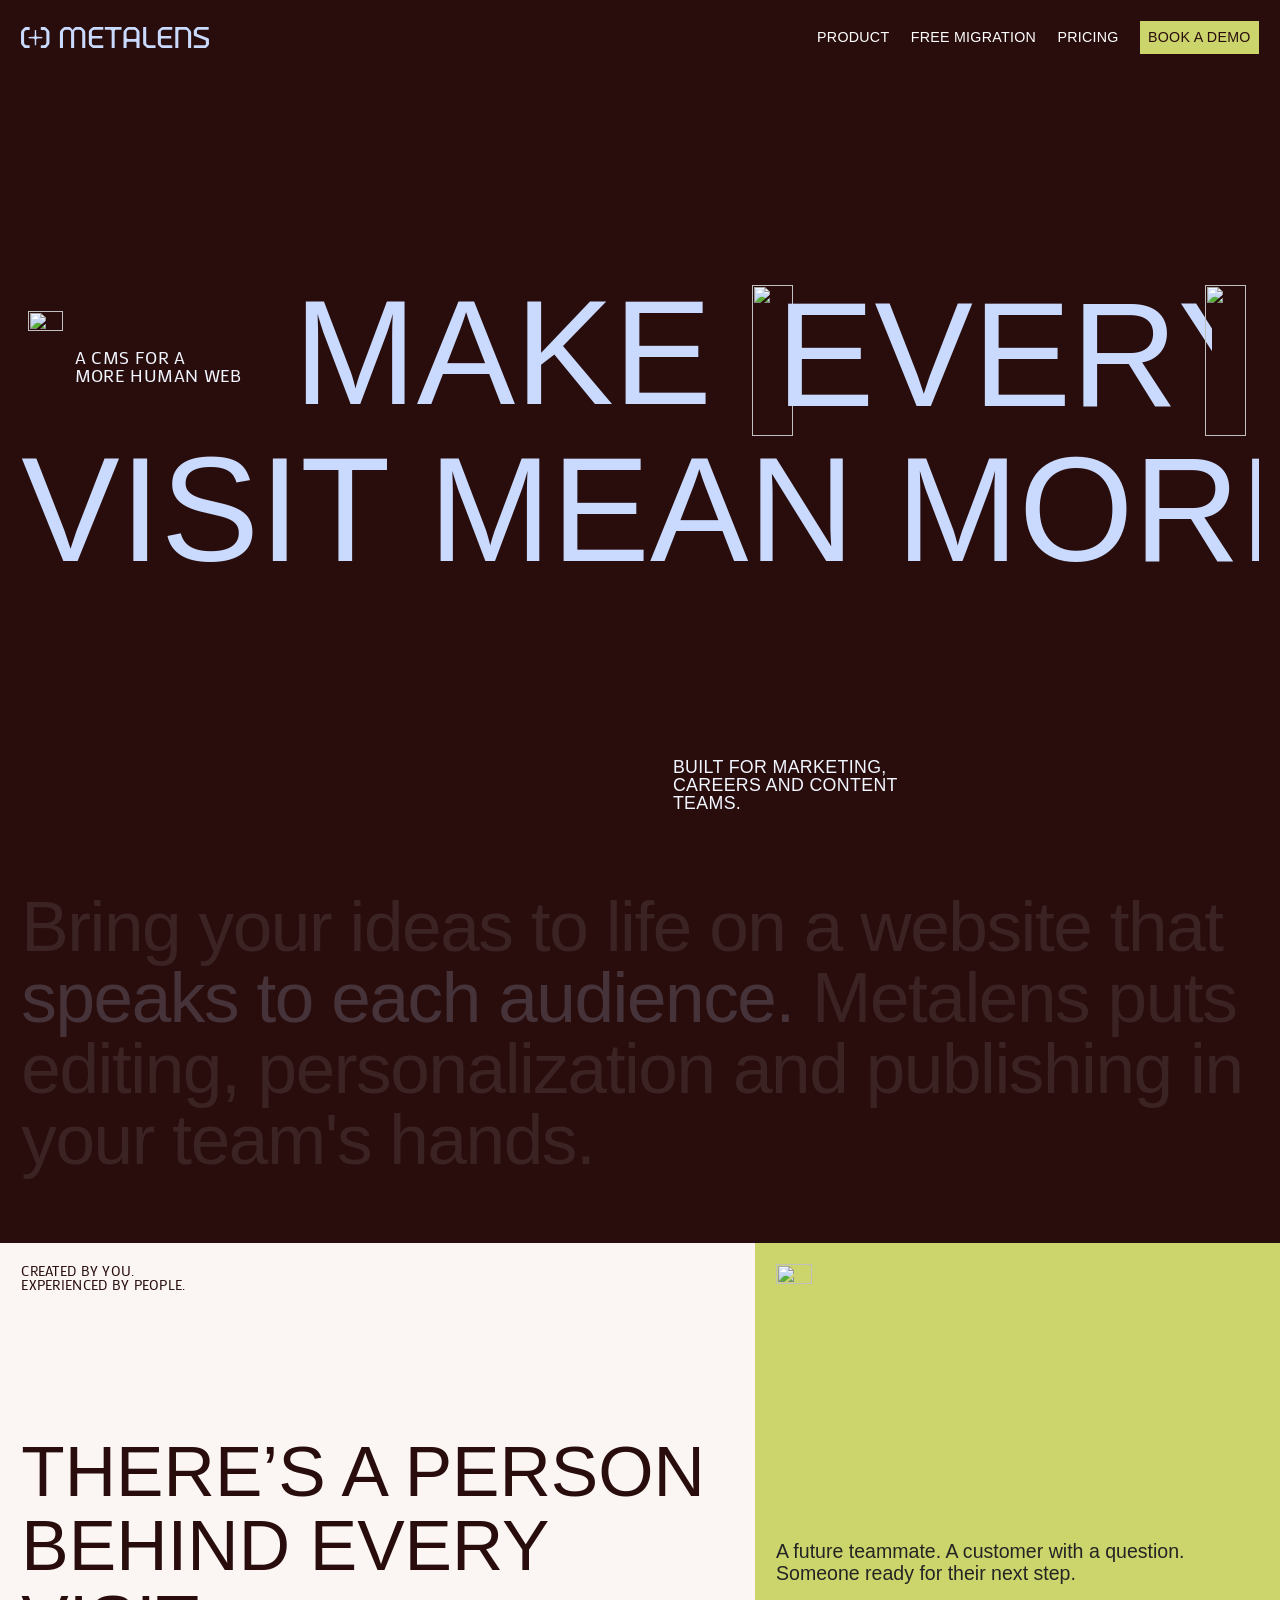
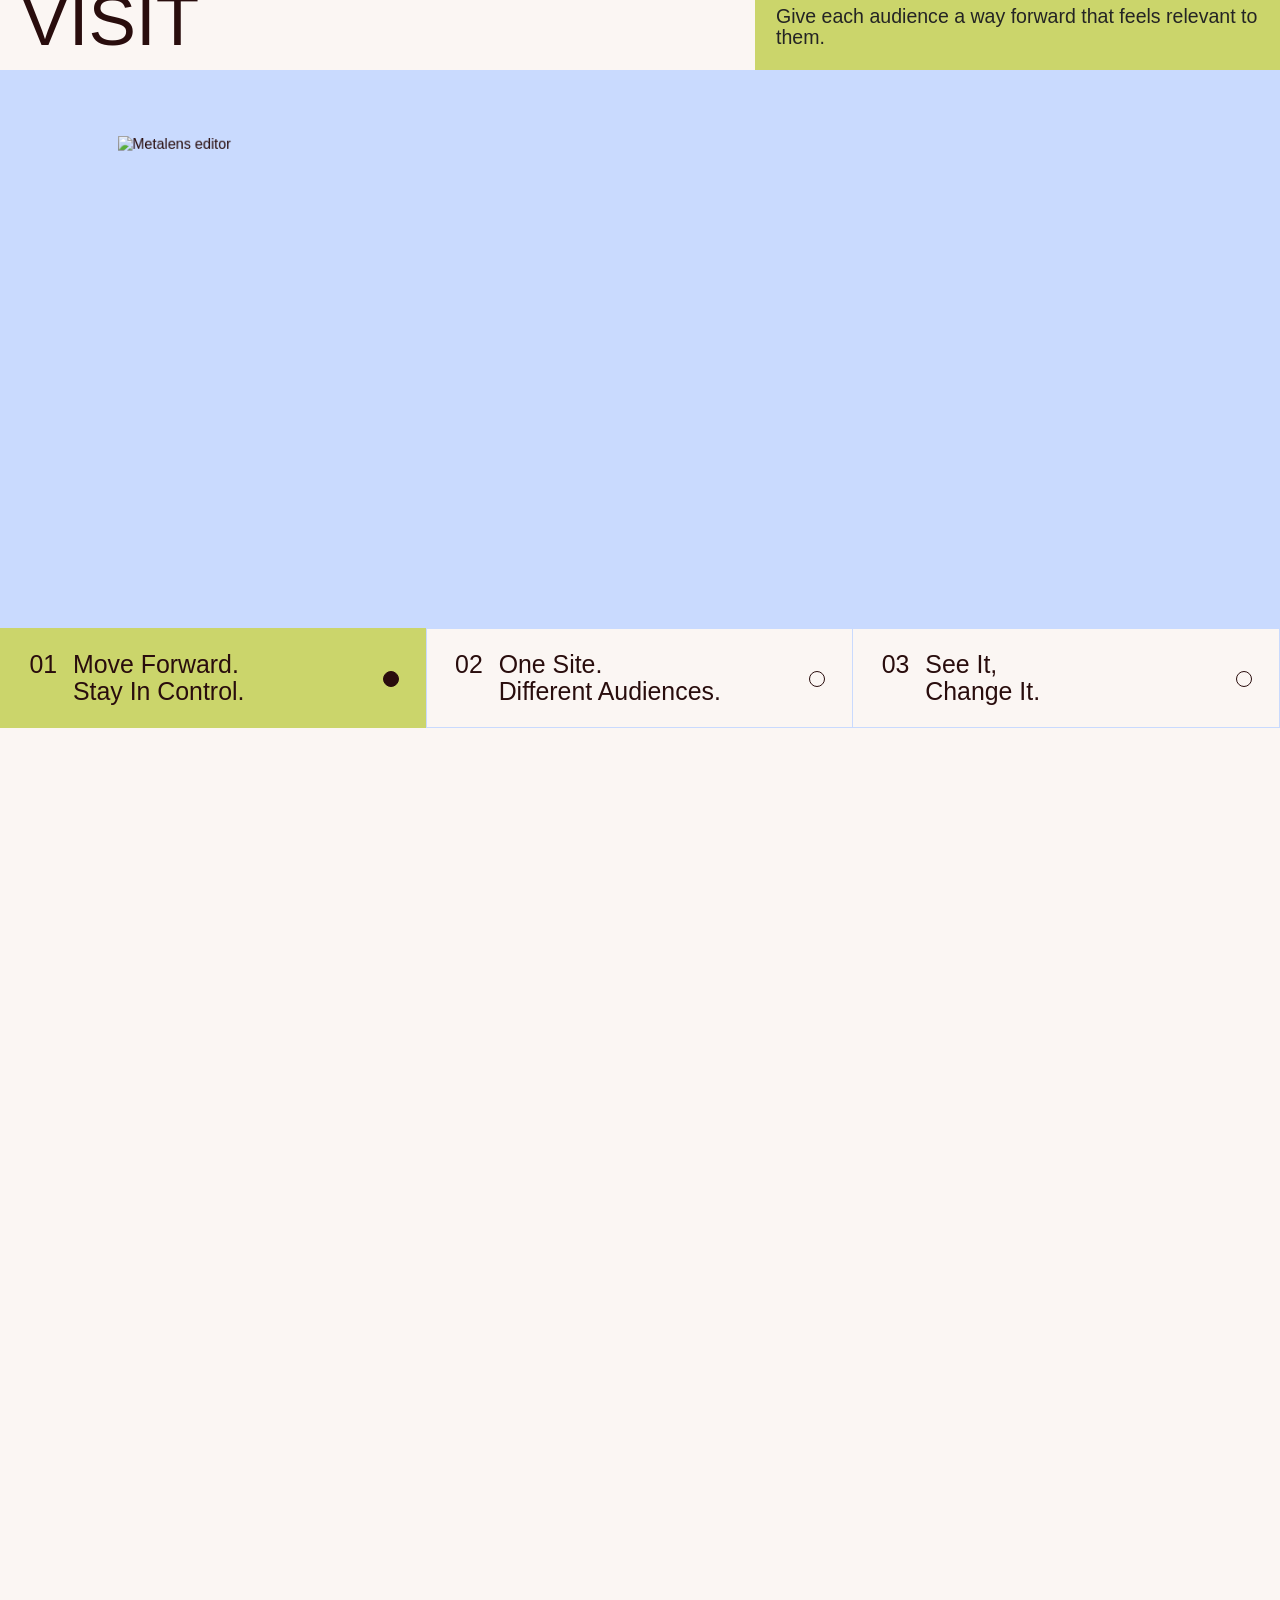
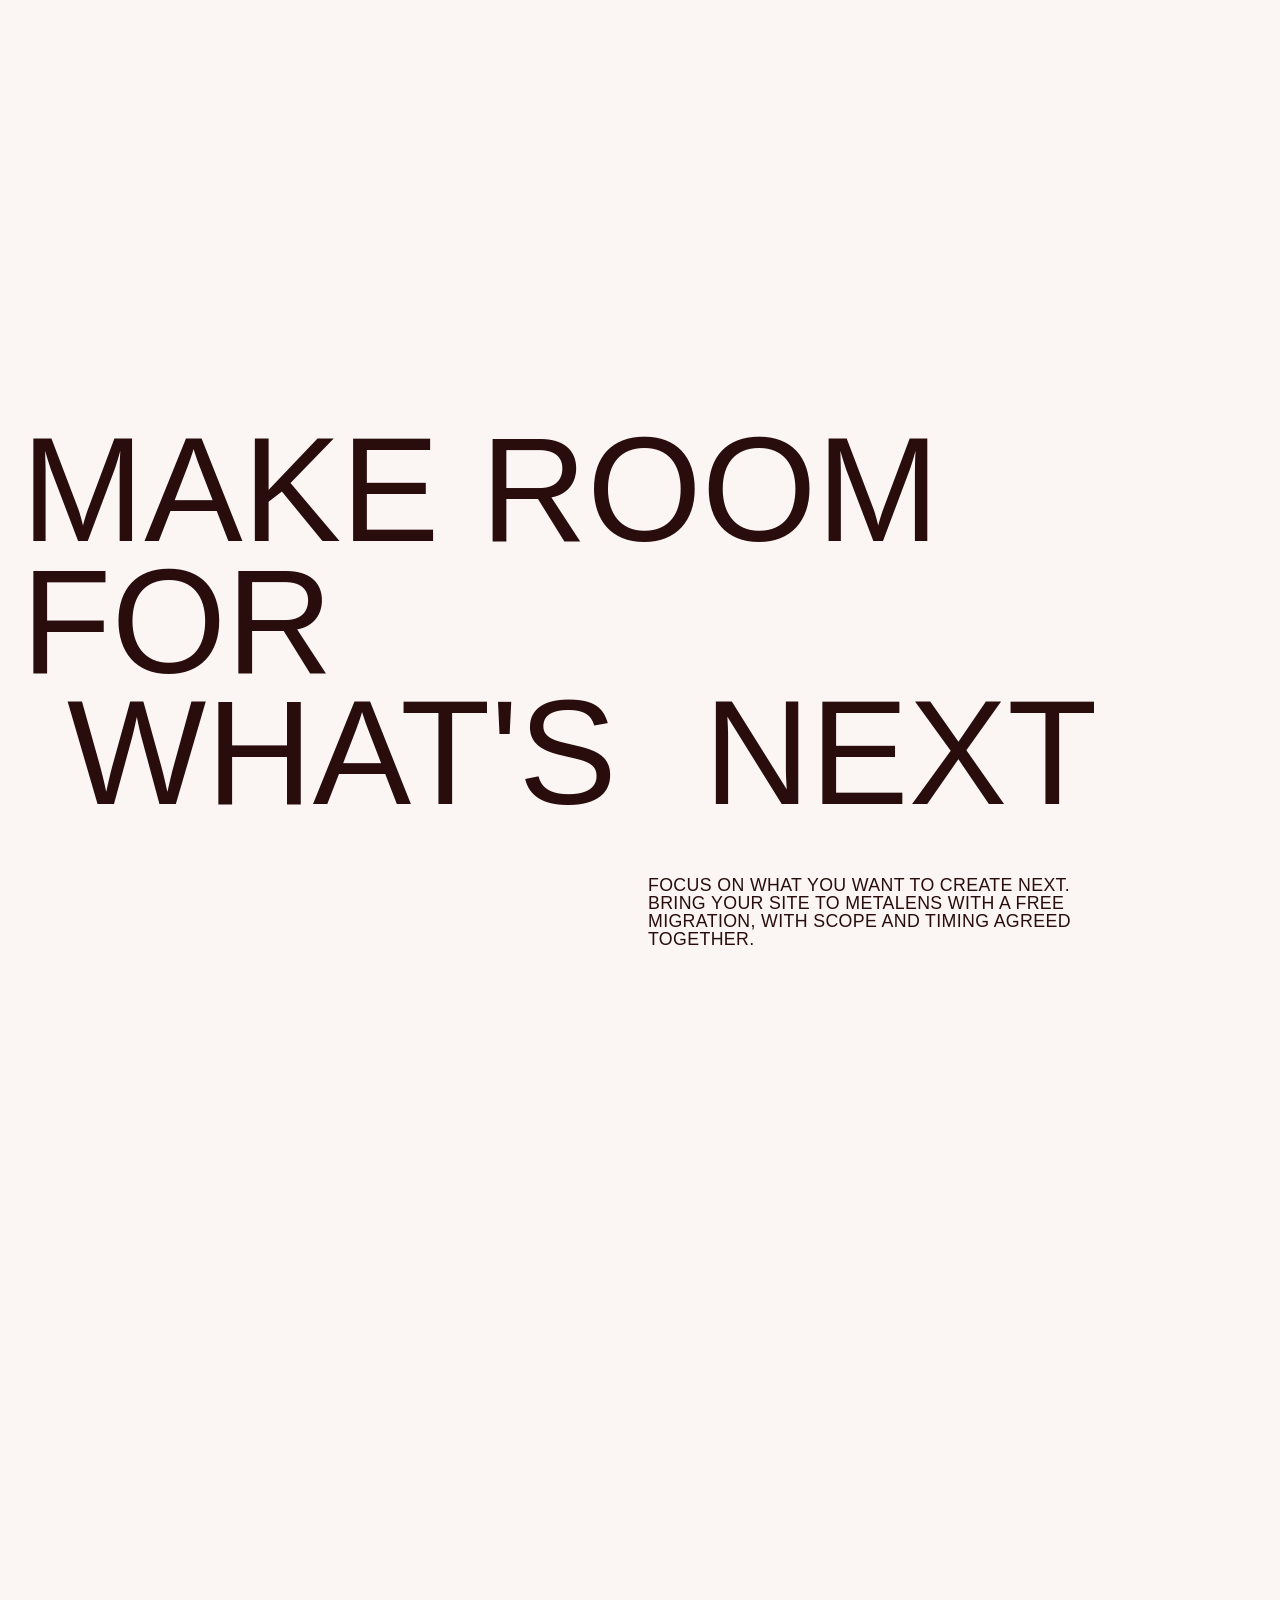
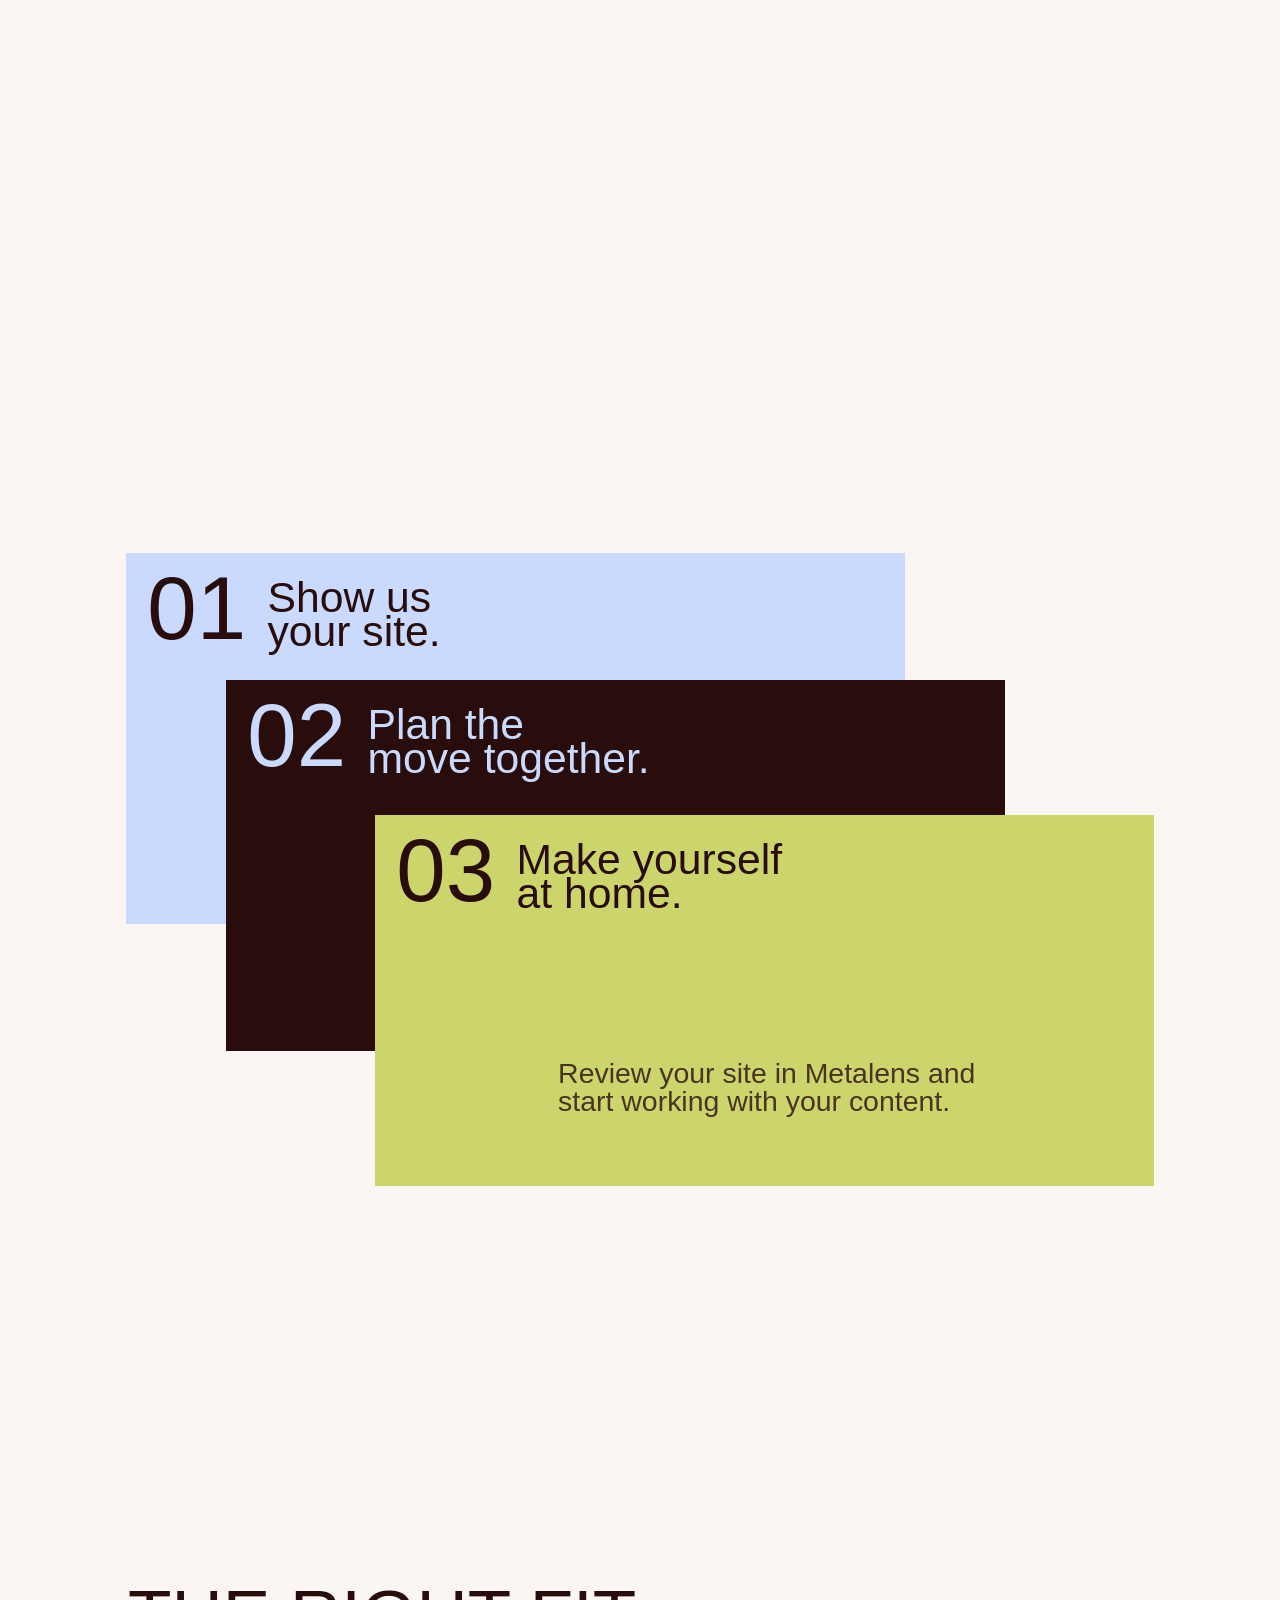
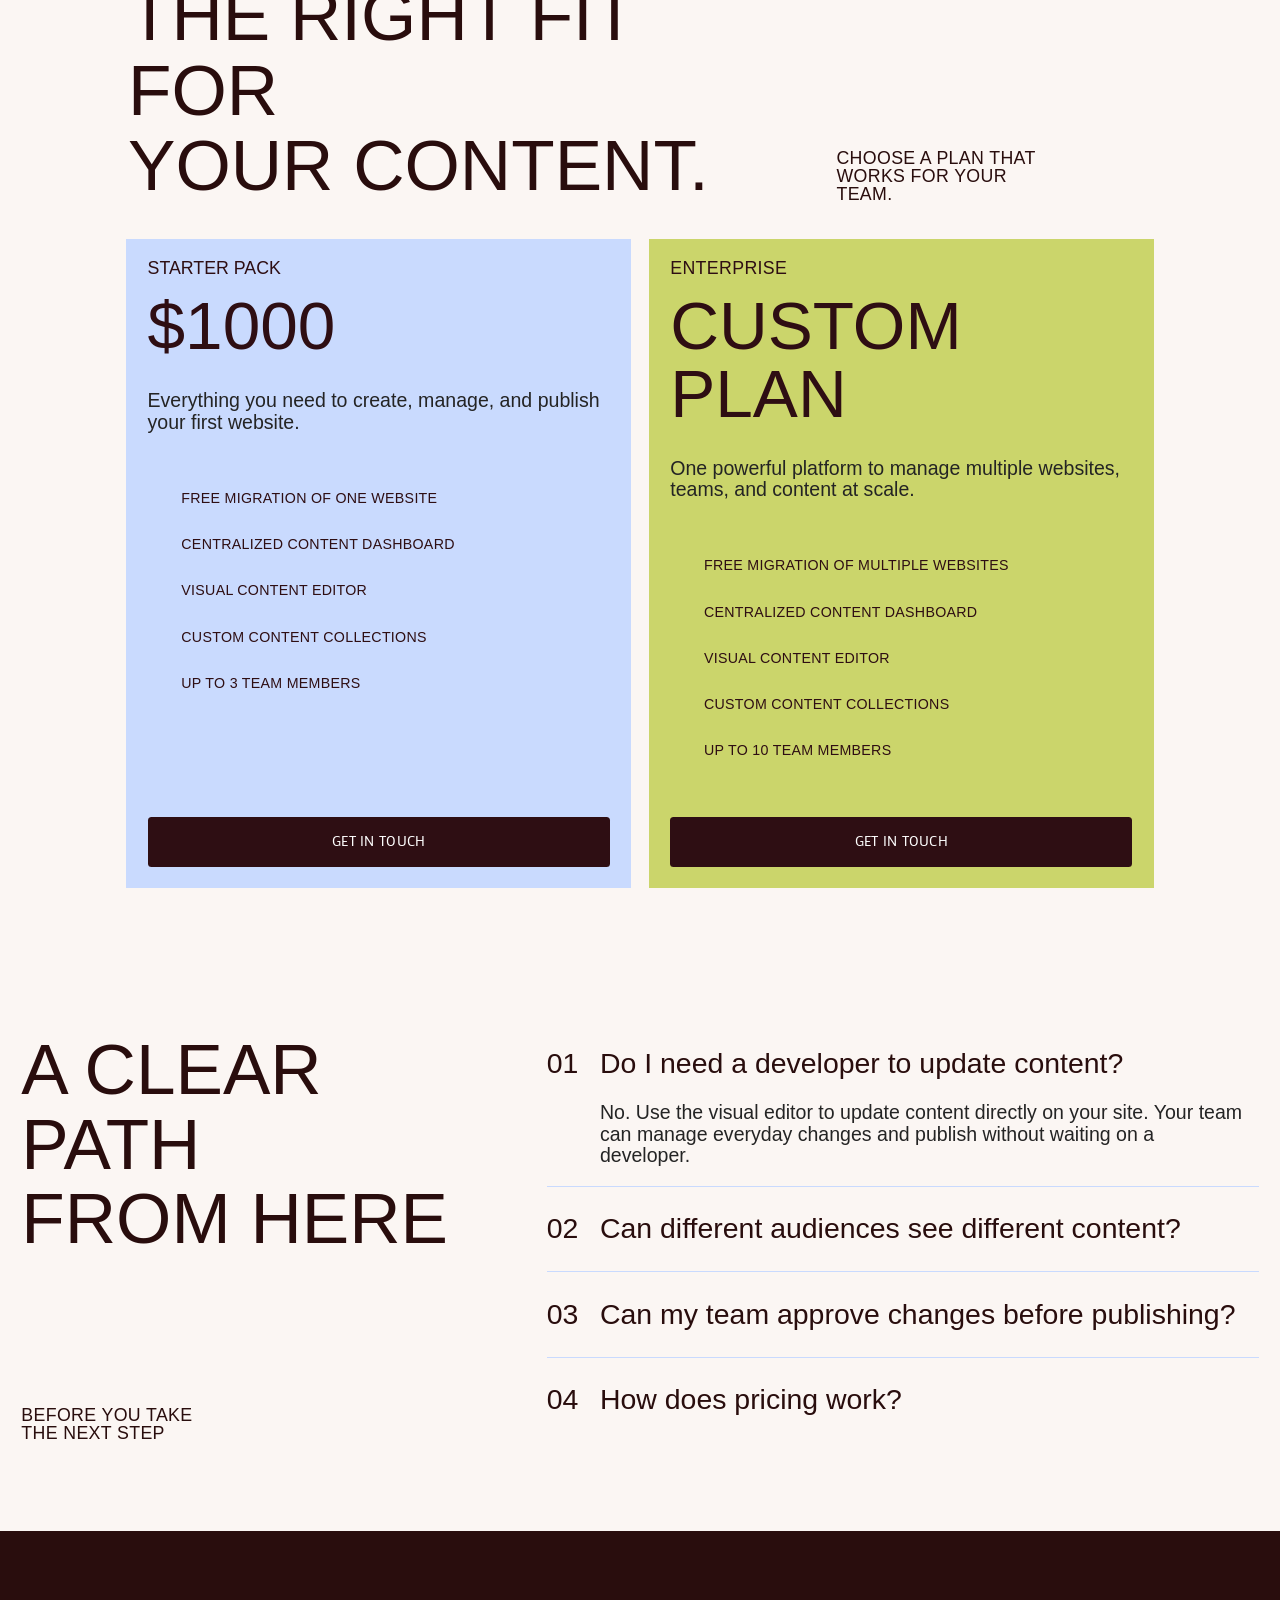
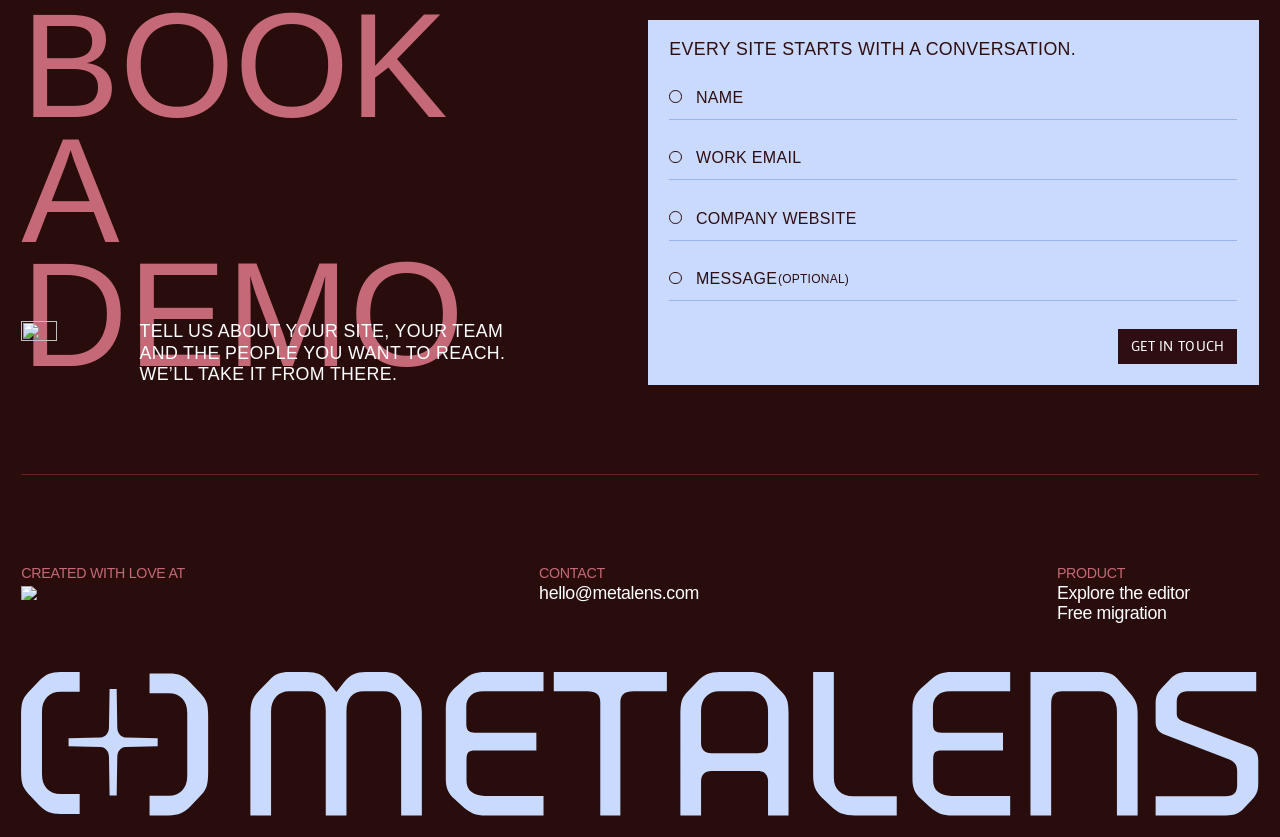
==== commit 1da84c90: "Fix wide hero spacing and pricing alignment" ====
--- a/index.html
+++ b/index.html
@@ -3,14 +3,11 @@
 <head>
   <meta charset="utf-8" />
   <meta name="viewport" content="width=device-width, initial-scale=1" />
-  <title>Metalens</title>
-  <link rel="icon" href="favicon-32.png?v=2" sizes="32x32" type="image/png" />
-  <link rel="icon" href="favicon.svg?v=2" type="image/svg+xml" />
-  <link rel="apple-touch-icon" href="apple-touch-icon.png" />
+  <title>Metalens — A CMS for a more human web</title>
   <link rel="preconnect" href="https://fonts.googleapis.com" />
   <link rel="preconnect" href="https://fonts.gstatic.com" crossorigin />
   <link href="https://fonts.googleapis.com/css2?family=Mako&display=swap" rel="stylesheet" />
-  <link rel="stylesheet" href="styles.css?v=23" />
+  <link rel="stylesheet" href="styles.css?v=5" />
   <script>
     /* unidad de escala: 1u = 1px del diseño 1440. Desktop crece con el ancho (siempre ocupa todo el ancho).
        Debajo de 1024 el layout compacto usa px reales (u = 1px). */
@@ -49,7 +46,7 @@
       </svg>
       </a>
       <button class="nav__toggle" type="button" aria-label="Open menu" aria-controls="main-navigation" aria-expanded="false">
-        <span class="nav__bars" aria-hidden="true"><i></i><i></i><i></i></span>
+        <img src="assets/menu.svg" alt="" width="24" height="24" />
       </button>
       <div class="nav__links" id="main-navigation">
         <a href="#product">Product</a>
@@ -106,7 +103,7 @@
       <div class="product__stage">
         <img class="product__editor" src="assets/editor@2x.png" alt="Metalens editor" width="1306" height="713" />
       </div>
-      <div class="product__tabs" role="tablist">
+      <div class="product__tabs" role="tablist" aria-label="Product features">
         <button class="ptab ptab--lime is-on" role="tab" data-step="0">
           <span class="ptab__num">01</span>
           <span class="ptab__txt">Move Forward. <br />Stay In Control.</span>
@@ -174,7 +171,7 @@
             <li>Custom content collections</li>
             <li>Up to 3 team members</li>
           </ul>
-          <a class="btn btn--dark price-card__cta" href="#demo" aria-label="Book a demo for the Starter pack">Book a demo</a>
+          <a class="btn btn--dark price-card__cta" href="#demo" aria-label="Get in touch about the Starter pack">Get in touch</a>
         </div>
       </article>
 
@@ -192,7 +189,7 @@
             <li>Custom content collections</li>
             <li>Up to 10 team members</li>
           </ul>
-          <a class="btn btn--dark price-card__cta" href="#demo" aria-label="Book a demo for the Enterprise plan">Book a demo</a>
+          <a class="btn btn--dark price-card__cta" href="#demo" aria-label="Get in touch about the Enterprise plan">Get in touch</a>
         </div>
       </article>
     </div>
@@ -236,10 +233,10 @@
       </div>
       <form class="form" onsubmit="event.preventDefault()">
         <p class="form__title">Every site starts with a conversation.</p>
-        <label class="field"><i></i><input type="text" name="name" placeholder="Name" /></label>
-        <label class="field"><i></i><input type="email" name="email" placeholder="Work email" /></label>
-        <label class="field"><i></i><input type="url" name="website" placeholder="Company website" /></label>
-        <label class="field field--opt"><i></i><input type="text" name="message" placeholder="Message" /><small>(optional)</small></label>
+        <label class="field"><i></i><input type="text" name="name" placeholder="Name" aria-label="Name" autocomplete="name" /></label>
+        <label class="field"><i></i><input type="email" name="email" placeholder="Work email" aria-label="Work email" autocomplete="email" /></label>
+        <label class="field"><i></i><input type="url" name="website" placeholder="Company website" aria-label="Company website" autocomplete="url" /></label>
+        <label class="field field--opt"><i></i><input type="text" name="message" placeholder="Message" aria-label="Message (optional)" /><small>(optional)</small></label>
         <button type="submit" class="btn btn--dark">Get in touch</button>
       </form>
     </div>
@@ -249,12 +246,7 @@
     <div class="cols">
       <div class="col">
         <p class="col__label">Created with love at</p>
-        <a href="https://aerolab.co" class="col__aerolab" aria-label="Aerolab">
-        <svg class="al" viewBox="23.5 119.8 102 17.8" aria-hidden="true">
-          <g class="al__kite"><g class="al__sway"><path fill="#fff" fill-rule="evenodd" clip-rule="evenodd" d="M34.7901 136.531C33.7624 137.11 32.5705 137.264 31.5125 137.037C28.9857 136.496 27.5098 134.417 27.137 131.435C26.991 130.262 26.8358 128.911 26.3305 127.778C25.9181 126.85 25.2462 126.083 24.0635 125.803C24.0191 125.792 23.9925 125.749 24.0019 125.704C24.0675 125.393 24.3041 124.272 24.3703 123.958C24.3749 123.937 24.3896 123.918 24.4066 123.905C24.4269 123.894 24.4492 123.89 24.4697 123.894C26.3578 124.325 27.4426 125.51 28.0985 126.98C28.678 128.287 28.891 129.839 29.0598 131.193C29.313 133.232 30.1861 134.759 31.9152 135.129C32.6137 135.278 33.4146 135.146 34.0617 134.692C34.0914 134.67 34.1032 134.63 34.0893 134.595C33.8161 133.837 31.0144 126.068 30.7377 125.294C30.724 125.257 30.7363 125.216 30.7694 125.195C31.4172 124.77 37.5748 120.74 38.3009 120.267C38.3178 120.254 38.3403 120.25 38.3608 120.255C38.3848 120.26 38.4035 120.273 38.4139 120.291C38.8862 121.021 42.8875 127.226 43.3079 127.879C43.3296 127.912 43.3276 127.955 43.3003 127.983C42.6911 128.614 36.2655 135.305 36.2606 135.311C36.2599 135.315 36.2557 135.318 36.2515 135.32C36.0033 135.581 35.4078 136.181 34.7901 136.531Z"/></g></g>
-          <g class="al__type"><path fill="#fff" transform="translate(46.271 121.37)" d="M12.6766 15.4503V13.5719C12.6766 13.5155 12.6474 13.4872 12.5889 13.4872H11.9602C11.4631 13.4872 11.1999 13.2189 11.1999 12.7528V8.04995C11.1999 5.26776 8.68501 4.03909 6.05319 4.03909C3.08508 4.03909 0.570229 4.88647 0.380153 7.71101C0.380153 7.76749 0.409395 7.79574 0.467878 7.79574H2.76341C2.80727 7.79574 2.85114 7.76749 2.86576 7.71101C2.99736 6.68006 4.15243 6.04453 5.83386 6.04453C7.66153 6.04453 8.72887 6.62356 8.72887 7.56977V7.89459C8.72887 8.50187 8.261 9.03854 7.07667 9.03854H5.90699C2.04697 9.03854 0 10.1825 0 12.4139C0 14.5888 1.75455 15.7327 4.95661 15.7327C7.26676 15.7327 8.58267 14.843 9.32835 14.1651C9.37221 14.1227 9.41607 14.1368 9.43069 14.1933C9.73773 15.0407 10.5858 15.535 11.9748 15.535H12.5889C12.6474 15.535 12.6766 15.4926 12.6766 15.4503ZM8.72887 10.931V11.2134C8.72887 12.654 7.26676 13.7132 5.46834 13.7132C3.30441 13.7132 2.48561 13.2612 2.48561 12.2726C2.48561 11.397 3.56757 10.8462 5.90699 10.8462H8.64115C8.69963 10.8462 8.72887 10.8745 8.72887 10.931ZM12.969 9.88592C12.969 13.3742 15.4839 15.7327 19.0369 15.7327C21.9465 15.7327 24.1543 14.4617 24.7537 12.2868C24.7684 12.2303 24.7391 12.1879 24.6806 12.1879H22.2535C22.2096 12.1879 22.1658 12.202 22.1512 12.2444C21.6687 13.1482 20.8206 13.7273 19.0369 13.7273C16.8729 13.7273 15.6593 12.428 15.6009 10.931C15.6009 10.8745 15.6301 10.8462 15.6886 10.8462H25.0022C25.0461 10.8462 25.0901 10.818 25.0901 10.7615C25.3531 6.93425 22.8822 4.03909 19.0369 4.03909C15.4985 4.03909 12.969 6.35522 12.969 9.88592ZM15.6009 8.9538C15.5716 7.89459 16.6097 6.04453 19.0369 6.04453C21.464 6.04453 22.4436 7.62627 22.429 8.9538C22.429 9.01029 22.3851 9.03854 22.3413 9.03854H15.6886C15.6447 9.03854 15.6009 9.01029 15.6009 8.9538ZM31.8159 6.35522H33.2779C33.3364 6.35522 33.3655 6.32699 33.3655 6.2705V4.32155C33.3655 4.26506 33.3218 4.23681 33.2779 4.23681H32.2105C31.0118 4.23681 29.7834 4.64637 28.9355 5.59261C28.8916 5.64908 28.8331 5.63497 28.8185 5.56436L28.5115 4.30744C28.4967 4.26506 28.4676 4.23681 28.4236 4.23681H26.5084C26.4499 4.23681 26.4205 4.27919 26.4205 4.32155V15.4503C26.4205 15.5068 26.4644 15.535 26.5084 15.535H28.6723C28.7308 15.535 28.76 15.4926 28.76 15.4503V9.87178C28.76 7.4568 30.0321 6.35522 31.8159 6.35522ZM45.6329 9.88592C45.6329 6.31286 43.001 4.03909 39.4188 4.03909C35.8366 4.03909 33.2193 6.31286 33.2193 9.88592C33.2193 13.4448 35.8512 15.7327 39.4188 15.7327C42.9864 15.7327 45.6329 13.4448 45.6329 9.88592ZM43.1181 9.88592C43.1181 12.1173 41.4659 13.7273 39.4188 13.7273C37.3866 13.7273 35.7344 12.1032 35.7344 9.88592C35.7344 7.66863 37.3866 6.04453 39.4188 6.04453C41.4659 6.04453 43.1181 7.65452 43.1181 9.88592ZM51.2327 15.4503V13.5013C51.2327 13.4448 51.2036 13.4166 51.1451 13.4166H50.5163C49.8292 13.4166 49.3321 13.12 49.3321 12.315C49.3321 10.8886 49.7122 9.43397 50.0046 7.85223C50.3555 6.0304 50.7065 3.96849 50.7504 3.00814C50.8527 0.889731 49.5806 0 48.016 0H47.0366C46.9781 0 46.9487 0.0282454 46.9487 0.084736V1.96306C46.9487 2.01955 46.9926 2.04779 47.0366 2.04779H47.5483C48.06 2.04779 48.3816 2.31612 48.4109 2.97989C48.4401 3.86963 48.1331 5.29601 47.6945 7.5133C47.3581 9.25039 47.0072 11.0722 47.0072 12.7387C47.0072 14.5323 48.2793 15.535 50.2093 15.535H51.1451C51.2036 15.535 51.2327 15.4926 51.2327 15.4503ZM64.155 15.4503V4.32155C64.155 4.26506 64.1258 4.23681 64.0673 4.23681H62.1373C62.0936 4.23681 62.0642 4.26506 62.0496 4.30744L61.7863 5.40901C61.7718 5.4655 61.7132 5.47961 61.6695 5.43725C60.6167 4.43452 59.213 4.03909 57.8095 4.03909C54.315 4.03909 51.8585 6.41171 51.8585 9.90003C51.8585 13.3742 54.3296 15.7327 57.8095 15.7327C59.1839 15.7327 60.8652 15.2525 61.6695 14.3346C61.7278 14.2781 61.7718 14.2922 61.7863 14.3628L62.0496 15.4644C62.0642 15.5068 62.0936 15.535 62.1373 15.535H64.0673C64.1258 15.535 64.155 15.4926 64.155 15.4503ZM54.3735 9.90003C54.3735 7.62627 56.0111 6.04453 58.058 6.04453C60.1781 6.04453 61.6695 7.69688 61.6695 9.90003C61.6695 12.089 60.1781 13.7273 58.058 13.7273C56.0257 13.7273 54.3735 12.1455 54.3735 9.90003ZM65.9096 0.084736V15.4503C65.9096 15.5068 65.9388 15.535 65.9973 15.535H67.9273C67.9713 15.535 68.0004 15.5068 68.015 15.4644L68.2636 14.4334C68.2782 14.3769 68.3368 14.3487 68.3807 14.3911C69.5064 15.3373 71.0123 15.7327 72.2553 15.7327C75.735 15.7327 78.2061 13.3742 78.2061 9.90003C78.2061 6.41171 75.6036 4.03909 72.1091 4.03909C70.6468 4.03909 69.5503 4.4063 68.3513 5.39487C68.2928 5.45137 68.2491 5.42312 68.2491 5.35251V0.084736C68.2491 0.0282454 68.2051 0 68.1612 0H65.9973C65.9388 0 65.9096 0.0423684 65.9096 0.084736ZM75.6913 9.90003C75.6913 12.1173 74.0391 13.7273 72.0066 13.7273C69.8867 13.7273 68.3953 12.0608 68.3953 9.90003C68.3953 7.73926 69.8867 6.05865 72.0066 6.05865C74.0537 6.05865 75.6913 7.66863 75.6913 9.90003Z"/></g>
-        </svg>
-        </a>
+        <a href="https://aerolab.co" class="col__aerolab"><img src="assets/aerolab.svg" alt="Aerolab" width="78" height="16" /></a>
       </div>
       <div class="col">
         <p class="col__label">Contact</p>
@@ -283,6 +275,6 @@
   </footer>
 
 
-  <script src="animations.js?v=23"></script>
+  <script src="animations.js?v=4"></script>
 </body>
 </html>
--- a/styles.css
+++ b/styles.css
@@ -7,8 +7,9 @@
 :root {
   --ink: #290d0d;        /* bordó casi negro */
   --wine: #2e0e13;       /* fondo footer */
-  --wine-2: #671f2a;     /* "Book a demo" / línea */
-  --rose: #ab3a4b;       /* labels footer */
+  --wine-2: #671f2a;     /* líneas decorativas */
+  --rose: #ab3a4b;
+  --rose-text: #c56978;  /* texto sobre el fondo oscuro */
   --sky: #c9dafe;        /* celeste */
   --sky-2: #9ab5ee;      /* líneas del form */
   --lime: #cbd56b;
@@ -58,10 +59,10 @@
 .hero__kicker { position: absolute; left: calc(84 * var(--u)); top: calc(393 * var(--u)); font: 400 calc(20 * var(--u))/calc(20 * var(--u)) var(--mako); letter-spacing: .02em; color: var(--snow); }
 
 .hero__title { font: 500 calc(166 * var(--u))/calc(171.5 * var(--u)) var(--display); text-transform: uppercase; }
-/* pantallas anchas y bajas (cine / ultra-wide): todo sigue a ancho completo, pero el hero mide como
-   máximo la altura de la pantalla y el bloque del titular sube lo que haga falta (sin márgenes laterales) */
+/* En pantallas anchas el titular sube, dejando al menos 31u bajo el nav.
+   En formatos muy bajos el hero puede superar el viewport para no recortar el texto. */
 @media (min-width: 1024px) {
-  .hero { --hshift: min(0px, calc(100vh - 740 * var(--u))); height: calc(740 * var(--u) + var(--hshift)); }
+  .hero { --hshift: clamp(calc(-220 * var(--u)), calc(100vh - 740 * var(--u)), 0px); height: calc(740 * var(--u) + var(--hshift)); }
   .hero__title { position: relative; top: var(--hshift); }
   .hero__sparkle { top: calc(350 * var(--u) + var(--hshift)); }
   .hero__kicker { top: calc(393 * var(--u) + var(--hshift)); }
@@ -91,8 +92,7 @@
 .person__left .display-80 { margin-bottom: calc(-11 * var(--u)); }
 .person__right { background: var(--lime); }
 .person__right > img, .demo__note img { width: calc(40 * var(--u)); height: auto; }
-.col__aerolab { display: inline-block; width: calc(78 * var(--u)); }
-.col__aerolab .al { display: block; width: calc(102 * 78 / 78.8 * var(--u)); height: auto; overflow: visible; }
+.col__aerolab img { width: calc(78 * var(--u)); height: auto; }
 .person__copy { font: 400 calc(22 * var(--u))/1.1 var(--sans); color: var(--text); display: grid; gap: calc(24 * var(--u)); }
 
 /* ───────────── 4 · Product ───────────── */
@@ -183,10 +183,9 @@
 .price-card__name { font: 500 calc(20 * var(--u))/calc(20 * var(--u)) var(--sans); text-transform: uppercase; }
 .price-card--enterprise .price-card__name { letter-spacing: .02em; }
 .price-card__price {
-  margin-top: calc(16 * var(--u)); font: 500 calc(80 * var(--u))/1 var(--display); text-transform: uppercase;
+  margin-top: calc(16 * var(--u)); font: 500 calc(76 * var(--u))/1 var(--display); text-transform: uppercase;
   text-box-trim: trim-both; text-box-edge: cap alphabetic;
 }
-.price-card--enterprise .price-card__price { font-size: calc(70 * var(--u)); }
 .price-card__description {
   margin-top: calc(34 * var(--u)); font: 400 calc(22 * var(--u))/1.1 var(--sans); color: var(--text);
   text-box-trim: trim-both; text-box-edge: cap alphabetic;
@@ -208,12 +207,10 @@
 }
 .price-card__cta { width: 100%; height: calc(56 * var(--u)); border-radius: calc(4 * var(--u)); margin-top: auto; }
 .price-card__cta:focus-visible { outline: 2px solid var(--wine); outline-offset: 4px; }
-.price-card--enterprise .price-card__cta { --roll-c: var(--lime); }   /* en la card verde, el texto del hover toma el verde de la card */
 
 /* ───────────── 7 · FAQ ───────────── */
 .faq { min-height: calc(615 * var(--u)); padding: calc(100 * var(--u)) var(--pad); display: grid; grid-template-columns: calc(559 * var(--u)) calc(801 * var(--u)); gap: calc(32 * var(--u)); background: var(--paper); }
-/* alto fijo: la última línea del label cae en la línea base de la pregunta 04 con todas cerradas, y no se mueve al abrirlas */
-.faq__left { display: flex; flex-direction: column; justify-content: space-between; align-self: start; height: calc(275.6 * var(--u)); }
+.faq__left { display: flex; flex-direction: column; justify-content: space-between; }
 .faq__left .display-80 { margin-top: calc(-17 * var(--u)); }
 .qa { border-bottom: 1px solid var(--sky); padding: calc(30 * var(--u)) 0; }
 .qa:first-child { padding-top: 0; }
@@ -227,17 +224,14 @@
 .qa__num, .qa__q { text-box-trim: trim-both; text-box-edge: cap alphabetic; }
 .qa__plus { position: relative; width: calc(18 * var(--u)); height: calc(18 * var(--u)); flex: none; }
 /* cruz del sistema (Figma), en bordó: la lima casi no se veía sobre el crema */
-/* + / − genéricos (no la cruz del logo): dos barras; al abrir, la vertical se pliega y queda el − */
-.qa__plus::before, .qa__plus::after { content: ""; position: absolute; inset: 0; margin: auto; width: 100%; height: calc(2 * var(--u)); background: var(--ink); }
-.qa__plus::after { rotate: 90deg; transition: scale .45s var(--ease); }
-.qa.is-open .qa__plus::after, html:not(.js) .qa[open] .qa__plus::after { scale: 0 1; }
+.qa__plus { background: var(--ink); -webkit-mask: url("assets/faq-plus.svg") center / contain no-repeat; mask: url("assets/faq-plus.svg") center / contain no-repeat; }
 .qa__a { padding: calc(26 * var(--u)) 0 0 calc(60 * var(--u)); max-width: calc(783 * var(--u)); font: 400 calc(22 * var(--u))/1.1 var(--sans); color: var(--text); }
 
 /* ───────────── 8 · Demo + footer ───────────── */
 .demo { background: var(--ink); color: #fff; padding: calc(100 * var(--u)) var(--pad) calc(24 * var(--u)); }
 .demo__top { display: grid; grid-template-columns: calc(673 * var(--u)) calc(687 * var(--u)); gap: calc(32 * var(--u)); height: calc(411 * var(--u)); }
 .demo__left { position: relative; }
-.demo__title { margin-top: calc(-18 * var(--u)); width: calc(581 * var(--u)); font: 500 calc(166 * var(--u))/calc(140 * var(--u)) var(--display); text-transform: uppercase; color: var(--wine-2); }
+.demo__title { margin-top: calc(-18 * var(--u)); width: calc(581 * var(--u)); font: 500 calc(166 * var(--u))/calc(140 * var(--u)) var(--display); text-transform: uppercase; color: var(--rose-text); }
 .demo__note { position: absolute; left: 0; top: calc(339 * var(--u)); display: flex; gap: calc(93 * var(--u)); }
 .demo__note p { font: 500 calc(20 * var(--u))/calc(24 * var(--u)) var(--sans); letter-spacing: .02em; text-transform: uppercase; }
 
@@ -246,21 +240,22 @@
 .field { height: calc(36 * var(--u)); display: flex; align-items: flex-start; gap: calc(16 * var(--u)); border-bottom: 1px solid var(--sky-2); }
 /* punto: siempre vacío, solo contorno */
 .field i { width: calc(14 * var(--u)); height: calc(14 * var(--u)); margin-top: calc(3 * var(--u)); border: 1px solid var(--wine); border-radius: 50%; flex: none; }
-.field input { flex: 1; border: 0; background: none; outline: none; color: var(--wine); font: 500 calc(16 * var(--u))/calc(20 * var(--u)) var(--sans); letter-spacing: .02em; text-transform: uppercase; }
+.field input { flex: 1; border: 0; background: none; outline: none; color: var(--wine); font: 500 max(16px, calc(16 * var(--u)))/max(20px, calc(20 * var(--u))) var(--sans); letter-spacing: .02em; text-transform: uppercase; }
 .field input::placeholder { color: var(--wine); opacity: 1; }
 .field input:focus::placeholder { color: transparent; }   /* al tocar el campo, la palabra se va */
+.field:focus-within { border-bottom-color: var(--wine); box-shadow: 0 1px 0 var(--wine); }
 /* "(optional)" fijo en su lugar: el input ocupa todo el ancho y la etiqueta queda encima, quieta.
    Si el campo tiene texto se oculta para no pisarlo. */
 .field--opt { position: relative; }
-.field--opt small { position: absolute; left: calc(112 * var(--u)); top: 0; pointer-events: none; }
+.field--opt small { position: absolute; left: calc(30 * var(--u) + max(82px, 82 * var(--u))); top: 0; pointer-events: none; }
 .field--opt:has(input:focus) small, .field--opt:has(input:not(:placeholder-shown)) small { visibility: hidden; }   /* se va junto con la palabra MESSAGE */
-.field small { font: 500 calc(12 * var(--u))/calc(20 * var(--u)) var(--sans); letter-spacing: .02em; text-transform: uppercase; }
+.field small { font: 500 max(12px, calc(12 * var(--u)))/max(20px, calc(20 * var(--u))) var(--sans); letter-spacing: .02em; text-transform: uppercase; }
 .form .btn--dark { position: absolute; right: var(--pad); bottom: var(--pad); }
 
 .demo__rule { margin-top: calc(100 * var(--u)); border: 0; border-top: 1px solid var(--wine-2); }
 .cols { margin-top: calc(100 * var(--u)); display: flex; justify-content: space-between; }
 .col { width: calc(227 * var(--u)); display: flex; flex-direction: column; }
-.col__label { font: 500 calc(16 * var(--u))/calc(21 * var(--u)) var(--sans); letter-spacing: -.02em; text-transform: uppercase; color: var(--rose); }
+.col__label { font: 500 calc(16 * var(--u))/calc(21 * var(--u)) var(--sans); letter-spacing: -.02em; text-transform: uppercase; color: var(--rose-text); }
 .col a { font: 400 calc(20 * var(--u))/calc(23 * var(--u)) var(--sans); letter-spacing: -.02em; }
 .col__aerolab { padding-top: calc(3 * var(--u)); }
 .demo__logo { margin-top: calc(54 * var(--u)); width: calc(1392 * var(--u)); height: auto; }
@@ -391,7 +386,7 @@
   .person__copy { font-size: clamp(18px, 2.6vw, 22px); gap: 16px; }
 
   /* tipografías grandes */
-  .display-166 { font-size: clamp(56px, 13.2vw, 128px); line-height: .9; }
+  .display-166 { font-size: clamp(44px, calc((100vw - 2 * var(--pad)) / 8.5), 112px); line-height: 1; }
   .display-80  { font-size: clamp(40px, 8.4vw, 72px); line-height: 1.02; }
   .label-mako, .label-supreme { font-size: 14px; line-height: 1.15; }
 
@@ -410,6 +405,7 @@
   /* 5 · Migration */
   .migration { padding: 72px var(--pad) 72px; }
   .migration .display-166 { margin-top: 0; }
+  .migration .kw { display: inline-block; white-space: nowrap; }
   .migration__lead { margin: 40px 0 0 auto; width: min(507px, 62%); font-size: 15px; line-height: 1.15; }
   .steps { margin: 56px calc(var(--pad) * -1) 0; width: auto; height: calc(var(--pin-h) + var(--track, 1300px)); --pin-h: 560px; --card-h: 400px; --dx: 48px; --dy: 80px; }
   .steps__pin { top: max(24px, calc(50svh - var(--pin-h) / 2)); height: var(--pin-h); }
@@ -432,16 +428,15 @@
   .pricing__plans { width: auto; margin-inline: var(--pad); padding-block: 56px 72px; }
   .price-card__intro, .price-card--enterprise .price-card__intro { padding: 24px 20px; }
   .price-card__name { font-size: 16px; }
-  .price-card__price { font-size: clamp(40px, 5.5vw, 56px); }
-  .price-card--enterprise .price-card__price { font-size: calc(70 * var(--u)); }
-.price-card__description { margin-top: 28px; font-size: 20px; }
+  .price-card__price, .price-card--enterprise .price-card__price { font-size: clamp(40px, 5.5vw, 56px); }
+  .price-card__description { margin-top: 28px; font-size: 20px; }
   .price-card__body { padding: 24px 20px; gap: 40px; }
   .price-card__features { width: 100%; }
   .price-card__features li { font-size: 14px; }
 
   /* 7 · FAQ */
   .faq { height: auto; padding: 72px var(--pad); grid-template-columns: 1fr; gap: 48px; }
-  .faq__left { gap: 24px; justify-content: flex-start; height: auto; }
+  .faq__left { gap: 24px; justify-content: flex-start; }
   .faq__left .display-80 { margin-top: 0; }
   .qa { padding: 22px 0; }
   .qa[open] { padding-bottom: 22px; }
@@ -455,7 +450,7 @@
   /* 8 · Demo + footer */
   .demo { padding: 72px var(--pad) var(--pad); }
   .demo__top { grid-template-columns: 1fr; height: auto; gap: 48px; }
-  .demo__title { margin-top: 0; width: auto; font-size: clamp(64px, 15vw, 140px); line-height: .9; }
+  .demo__title { margin-top: 0; width: auto; font-size: clamp(56px, 9.6vw, 100px); line-height: 1.08; }
   .demo__note { position: static; margin-top: 32px; gap: 24px; }
   .demo__note img { width: 32px; flex: none; }
   .demo__note p { font-size: 15px; line-height: 1.25; }
@@ -469,73 +464,49 @@
   .demo__logo { width: 100%; }
 }
 
+@media (min-width: 600px) and (max-width: 767px) {
+  .pricing__plans { grid-template-columns: 1fr; }
+  .price-card__price, .price-card--enterprise .price-card__price { font-size: 48px; }
+}
+
 /* ── Celular (< 600px) ── */
 @media (max-width: 599px) {
   /* ── Sistema mobile (Figma 582:121 y 594:487, diseño de 402 de ancho) ──
      Grilla: margen de 16, contenido a 370, bloques de color a sangre.
-     Tipografía: display 90 (hero) · 70 (títulos de sección) · 36 (títulos chicos) · lead 44 (intro)
+     Tipografía: display 90 (hero) · lead 44 (intro) · títulos fluidos ajustados en QA
                  texto 18/1.35 · labels 18 en mayúsculas · UI 18.
      --m = 1px del diseño de 402: todo escala con el ancho. */
   :root { --m: calc(100vw / 402); }
 
   /* Mobile (Figma 582:121, 402 de ancho): una palabra por línea, a la izquierda: MAKE / (EVERY) / VISIT / MEAN / MORE.
      --m = 1px del diseño de 402. */
-  /* el hero ocupa la pantalla: el kicker queda arriba, el título apoyado abajo y el aire entre los dos varía con el alto */
-  /* --base: distancia de la línea base del último renglón al borde inferior; la comparten el hero y el menú */
-  :root { --base: calc(40 * var(--m)); }
-  .hero { min-height: 100svh; padding: min(calc(192 * var(--m)), 23.5svh) 16px calc(var(--base) - 8.5 * var(--m));   /* 8.5 = de la base al pie del renglón (90/86) */ display: grid; grid-template-columns: minmax(0, 1fr); grid-template-rows: auto 1fr auto; }
-  .hero__sparkle { grid-area: 1 / 1; align-self: start; width: calc(17.1 * var(--m)); margin: 0 0 0 calc(63 * var(--m)); }
-  .hero__kicker { grid-area: 1 / 1; margin: calc(18 * var(--m)) 0 calc(48 * var(--m)) calc(86 * var(--m)); font-family: var(--sans); font-size: calc(18 * var(--m)); line-height: 1.1; }
+  .hero { min-height: min(100svh, calc(819 * var(--m))); padding: 120px 16px calc(19.5 * var(--m)); display: grid; grid-template-columns: minmax(0, 1fr); grid-template-rows: 1fr auto auto; }
+  .hero__sparkle { grid-area: 2 / 1; align-self: start; width: calc(17.1 * var(--m)); margin: 0 0 0 calc(63 * var(--m)); }
+  .hero__kicker { grid-area: 2 / 1; margin: calc(18 * var(--m)) 0 calc(111.5 * var(--m)) calc(86 * var(--m)); font-family: var(--sans); font-size: calc(18 * var(--m)); line-height: 1.1; }
   .hero__title { grid-area: 3 / 1; position: relative; display: block; margin-left: -.0556em; font-size: calc(90 * var(--m)); line-height: .9556; }
   .hero__title > span { display: block; line-height: inherit; text-align: left; }
   .hero__make { margin: 0; }
   .hero__title > .hero__every { position: static; width: auto; margin: .0402em 0 0 .2611em; }
   .hero__title > .hero__line2 { width: auto; margin: .058em 0 0; white-space: nowrap; }
-  .hero__line2 .hl { display: block; overflow: hidden; }   /* VISIT / MEAN / MORE: una máscara por renglón */
   .hero__line2 .rise { display: block; }
   .hero__mobile-break { display: initial; }
   .hero__br { position: absolute; top: .9893em; width: .28em; height: 1.0289em; }
   .hero__br--l { left: .08em; }
   .hero__br--r { left: 3.1867em; }
 
-  /* --hd: tamaño de logo y hamburguesa respecto del Figma (1 = logo de 181, líneas de 29) */
-  .nav { --hd: .8; top: calc(12 * var(--m)); left: 16px; right: 16px; height: calc(39 * var(--m)); z-index: 2; }
-  .nav__logo svg { width: calc(181 * var(--m) * .9); }   /* logo al 90 % del Figma (163 a 402) */
-  /* Hamburguesa → X: el mismo botón y las mismas tres líneas; al abrir, la de arriba y la de abajo se cruzan.
-     Abierto, el botón pasa a fixed en el mismo lugar de pantalla (JS deja --tg-top/--tg-right). */
-  .nav__toggle { position: relative; z-index: 2; display: grid; place-items: center; width: calc(39 * var(--m)); height: calc(39 * var(--m)); margin: 0; padding: 0; border: 0; background: transparent; color: var(--sky); cursor: pointer; transition: color .4s ease .15s; }
-  .nav__toggle:focus-visible { outline: 2px solid currentColor; outline-offset: -4px; }
-  .nav__bars { display: grid; place-items: center; }
-  .nav__bars i { grid-area: 1 / 1; width: calc(32.5 * var(--m) * var(--hd)); height: calc(3.25 * var(--m) * var(--hd)); border-radius: 9px; background: currentColor; transition: transform .55s var(--ease), opacity .25s ease; }
-  .nav__bars i:nth-child(1) { transform: translateY(calc(-9.75 * var(--m) * var(--hd))); }
-  .nav__bars i:nth-child(3) { transform: translateY(calc(9.75 * var(--m) * var(--hd))); }
-  .nav.is-open .nav__toggle { position: fixed; top: var(--tg-top, 2px); right: var(--tg-right, 6px); margin: 0; color: var(--ink); transition-delay: 0s; }
-  .nav.is-open .nav__bars i:nth-child(1) { transform: rotate(45deg) scaleX(1.414); transition-delay: .1s; }
-  .nav.is-open .nav__bars i:nth-child(2) { opacity: 0; transform: scaleX(0); }
-  .nav.is-open .nav__bars i:nth-child(3) { transform: rotate(-45deg) scaleX(1.414); transition-delay: .1s; }
-
-  /* Menú abierto: pantalla completa celeste, links en tinta abajo a la izquierda.
-     Abre: el fondo baja como una cortina y los links suben uno por uno desde su máscara.
-     Cierra: los links bajan juntos y rápido, después la cortina sube. */
-  .nav.is-open { z-index: 100; }
-  /* :root sube la especificidad para ganarle a la entrada general (.js:not(.reduce) .nav__links) */
-  :root .nav .nav__links { position: fixed; inset: 0; z-index: 1; display: flex; flex-direction: column; justify-content: flex-end; align-items: flex-start; gap: calc(40 * var(--m)); padding: 0 16px var(--base) calc(11 * var(--m)); background: var(--sky); visibility: hidden; clip-path: inset(0 0 100% 0); transition: clip-path .55s var(--ease) .22s, visibility 0s linear .8s; }
-  .nav.is-open .nav__links { visibility: visible; clip-path: inset(0); transition: clip-path .65s var(--ease); }
-  .nav__links a, .nav__links a:not(.btn), .nav__links .btn { display: block; height: auto; padding: 0; overflow: hidden; background: none; color: var(--ink); font: 500 calc(70 * var(--m))/1 var(--display); letter-spacing: 0; text-transform: uppercase; text-align: left; text-box-trim: trim-both; text-box-edge: cap alphabetic; }
-  /* cada renglón (.mline, lo arma el JS) es una máscara; --l numera los renglones de todo el menú */
-  .nav__links .mline { display: block; clip-path: inset(0 -24px); }
-  /* los renglones esperan arriba de su máscara: al abrir bajan, al cerrar vuelven a subir */
-  .nav__links .mline > span { display: block; transform: translateY(-110%); transition: transform .35s cubic-bezier(.5, 0, .75, 0); transition-delay: calc(var(--l) * 20ms); }
-  .nav.is-open .nav__links .mline > span { transform: none; transition: transform .8s var(--ease); transition-delay: calc(.28s + var(--l) * 60ms); }
-  .reduce .nav__links, .reduce .nav__links .mline > span, .reduce .nav__bars i, .reduce .nav__toggle { transition: none !important; }
-  .menu-open, .menu-open body { overflow: hidden; }
+  .nav { top: 12px; left: 16px; right: 16px; height: 24px; z-index: 2; }
+  .nav__logo svg { width: 118px; }
+  .nav__toggle { display: grid; place-items: center; width: 44px; height: 44px; margin-right: -10px; border: 0; background: transparent; cursor: pointer; }
+  .nav__toggle:focus-visible { outline: 2px solid var(--sky); outline-offset: -4px; }
+  .nav__links { display: none; position: absolute; top: 44px; right: 0; min-width: 200px; padding: 20px; background: var(--ink); border: 1px solid var(--sky); flex-direction: column; align-items: stretch; gap: 16px; }
+  .nav.is-open .nav__links { display: flex; }
+  .nav__links a:not(.btn) { display: block; }
 
   /* Los cortes de desktop no deben acortar las líneas en pantallas chicas. */
   .step__head br, .pricing__title br,
   .faq__left .label-supreme br, .demo__note br { display: none; }
   .line > span { display: block; text-wrap: balance; }
   .pricing__title, .step__head h3 { text-wrap: balance; }
-  .migration .kw { display: inline-block; white-space: nowrap; }
   .person__copy, .migration__lead, .step__body, .pricing__lead,
   .price-card__description, .price-card__features li, .qa__q, .qa__a, .demo__note p { text-wrap: pretty; }
 
@@ -549,9 +520,13 @@
   .step__num { flex: none; }
 
   .pricing__plans { grid-template-columns: 1fr; gap: 24px; padding-top: 40px; }
-  .price-card__price { font-size: clamp(40px, 11.5vw, 64px); }
-  .price-card--enterprise .price-card__price { font-size: calc(70 * var(--u)); }
-.price-card__description { font-size: 1.125rem; line-height: 1.35; }
+  .price-card__name { font-size: 1.21rem; }
+  /* Ambos precios comparten escala; el ancho útil reserva espacio para "CUSTOM PLAN". */
+  .price-card__price, .price-card--enterprise .price-card__price {
+    font-size: min(clamp(2.5rem, 11.5vw, 4rem), calc((100vw - 2 * var(--pad) - 40px) / 6.7));
+    white-space: nowrap;
+  }
+  .price-card__description { font-size: 1.125rem; line-height: 1.35; }
 
   .qa summary { gap: 10px; }
   .qa__num { width: 24px; }
@@ -566,8 +541,8 @@
   .cols { flex-direction: column; gap: 24px; }
 
   /* títulos */
-  .display-166, .demo__title { font-size: calc(70 * var(--m)); line-height: .983; }
-  .display-80, .pricing__title { font-size: calc(36 * var(--m)); line-height: .99; }
+  .display-166, .display-80, .pricing__title { font-size: clamp(2.1175rem, 9.922vw, 3.3275rem); line-height: 1.08; }
+  .demo__title { font-size: clamp(2.7225rem, 11.616vw, 4.235rem); line-height: 1.08; }
   .label-mako { font-size: calc(18 * var(--m)); line-height: .895; letter-spacing: .3px; }
   .label-supreme, .migration__lead, .pricing__lead, .form__title { font: 500 calc(18 * var(--m))/1.2 var(--sans); letter-spacing: .3px; text-transform: uppercase; }
 
@@ -584,12 +559,12 @@
   .person__right > img { width: calc(32 * var(--m)); }
   .person__copy { font-size: calc(18 * var(--m)); line-height: 1.35; gap: 1.35em; }
 
-  /* 4 · Product: editor recortado a la izquierda, steps en filas de 82 */
+  /* 4 · Product: editor recortado a la izquierda, steps en filas de 64 */
   /* el escenario queda fijo a pantalla completa (los steps avanzan con el scroll): el editor se apoya
      sobre los steps con el mismo recorte que en Figma (391 visibles de 488) y el celeste llena arriba */
   .product__editor { left: calc(30 * var(--m)); top: auto; bottom: calc(-97 * var(--m)); --ew: calc(1162 * var(--m)); }
-  .ptab { margin-left: 0; margin-top: -1px; height: calc(82 * var(--m)); padding: 0 44px 0 16px; align-items: center; gap: calc(8 * var(--m)); }
-  .ptab__num, .ptab__txt { font-size: calc(20 * var(--m)); line-height: .88; }
+  .ptab { margin-left: 0; margin-top: -1px; height: calc(64 * var(--m)); padding: 0 44px 0 16px; align-items: center; gap: calc(8 * var(--m)); }
+  .ptab__num, .ptab__txt { font-size: calc(18 * var(--m)); line-height: .98; }
   .ptab__dot { right: 16px; width: calc(14 * var(--m)); height: calc(14 * var(--m)); margin-top: calc(-7 * var(--m)); }
 
   /* 5 · Migration */
@@ -599,12 +574,21 @@
   .step { width: calc(332 * var(--m)); padding: calc(21 * var(--m)) calc(15 * var(--m)) calc(67 * var(--m)); }
   .step__head { gap: calc(21 * var(--m)); }
   .step__num { flex: none; font-size: calc(64 * var(--m)); line-height: .7; }
-  .step__head h3 { flex: 1; min-width: 0; font-size: calc(30 * var(--m)); line-height: .8; padding-top: 0; }
+  .step__head h3 { flex: 1; min-width: 0; font-size: clamp(1.66375rem, 6.776vw, 1.96625rem); line-height: 1.1; padding-top: 0; }
   .step__plus { width: calc(26 * var(--m)); height: calc(30 * var(--m)); margin: auto 0 calc(28 * var(--m)) calc(92 * var(--m)); }
   .step__body { width: calc(167 * var(--m)); margin-left: calc(118 * var(--m)); font-size: calc(20 * var(--m)); line-height: 1; }
 
   /* 6 · Pricing */
   .pricing__lead { width: auto; margin: 32px 0 0; }
+}
+
+/* Si la pila no entra en el alto disponible, cada tarjeta sigue el flujo de la página. */
+@media (max-width: 599px) and (max-height: calc(100vw * 653 / 402 + 48px)),
+       (min-width: 600px) and (max-width: 1023px) and (max-height: 607px) {
+  .steps, .reduce .steps, html:not(.js) .steps { height: auto; margin: 40px 0 0; }
+  .steps__pin { position: static; height: auto; display: grid; gap: 20px; }
+  .steps .step { position: relative; left: auto; top: auto; width: 100%; height: auto; min-height: 280px; }
+  .js:not(.reduce) .steps .step { transform: none; transition: none; }
 }
 
 
@@ -662,17 +646,3 @@
   .nav__logo:hover .lg-l { transform: translateX(-1.6px); }
   .nav__logo:hover .lg-r { transform: translateX(1.6px); }
 }
-
-/* ═════════════ LOGO AEROLAB (footer) ═════════════
-   Reposo: solo el logotipo. Hover: el logotipo se corre a la derecha y el kite
-   sube desde abajo y aparece, sin escala ni rotación; mientras sigue el hover, flota apenas. */
-.al__type { transform: translateX(-22.7px); transition: transform .6s var(--ease) .05s; }
-.al__kite { transform-box: fill-box; transform-origin: 0% 30%; opacity: 0; transform: translateY(11px); transition: transform .35s cubic-bezier(.5, 0, .75, 0), opacity .2s ease .1s; }
-.al__sway { transform-box: fill-box; transform-origin: 0% 30%; animation: al-sway 2.4s ease-in-out infinite; }
-@keyframes al-sway { 0%, 100% { transform: translateY(.4px); } 50% { transform: translateY(-.8px); } }
-@media (hover: hover) {
-  .col__aerolab:hover .al__type, .col__aerolab:focus-visible .al__type { transform: none; transition-delay: 0s; }
-  .col__aerolab:hover .al__kite, .col__aerolab:focus-visible .al__kite { opacity: 1; transform: none; transition: transform .6s var(--ease) .1s, opacity .2s ease .1s; }
-}
-.reduce .al__type, .reduce .al__kite { transition: none; }
-.reduce .al__sway { animation: none; }
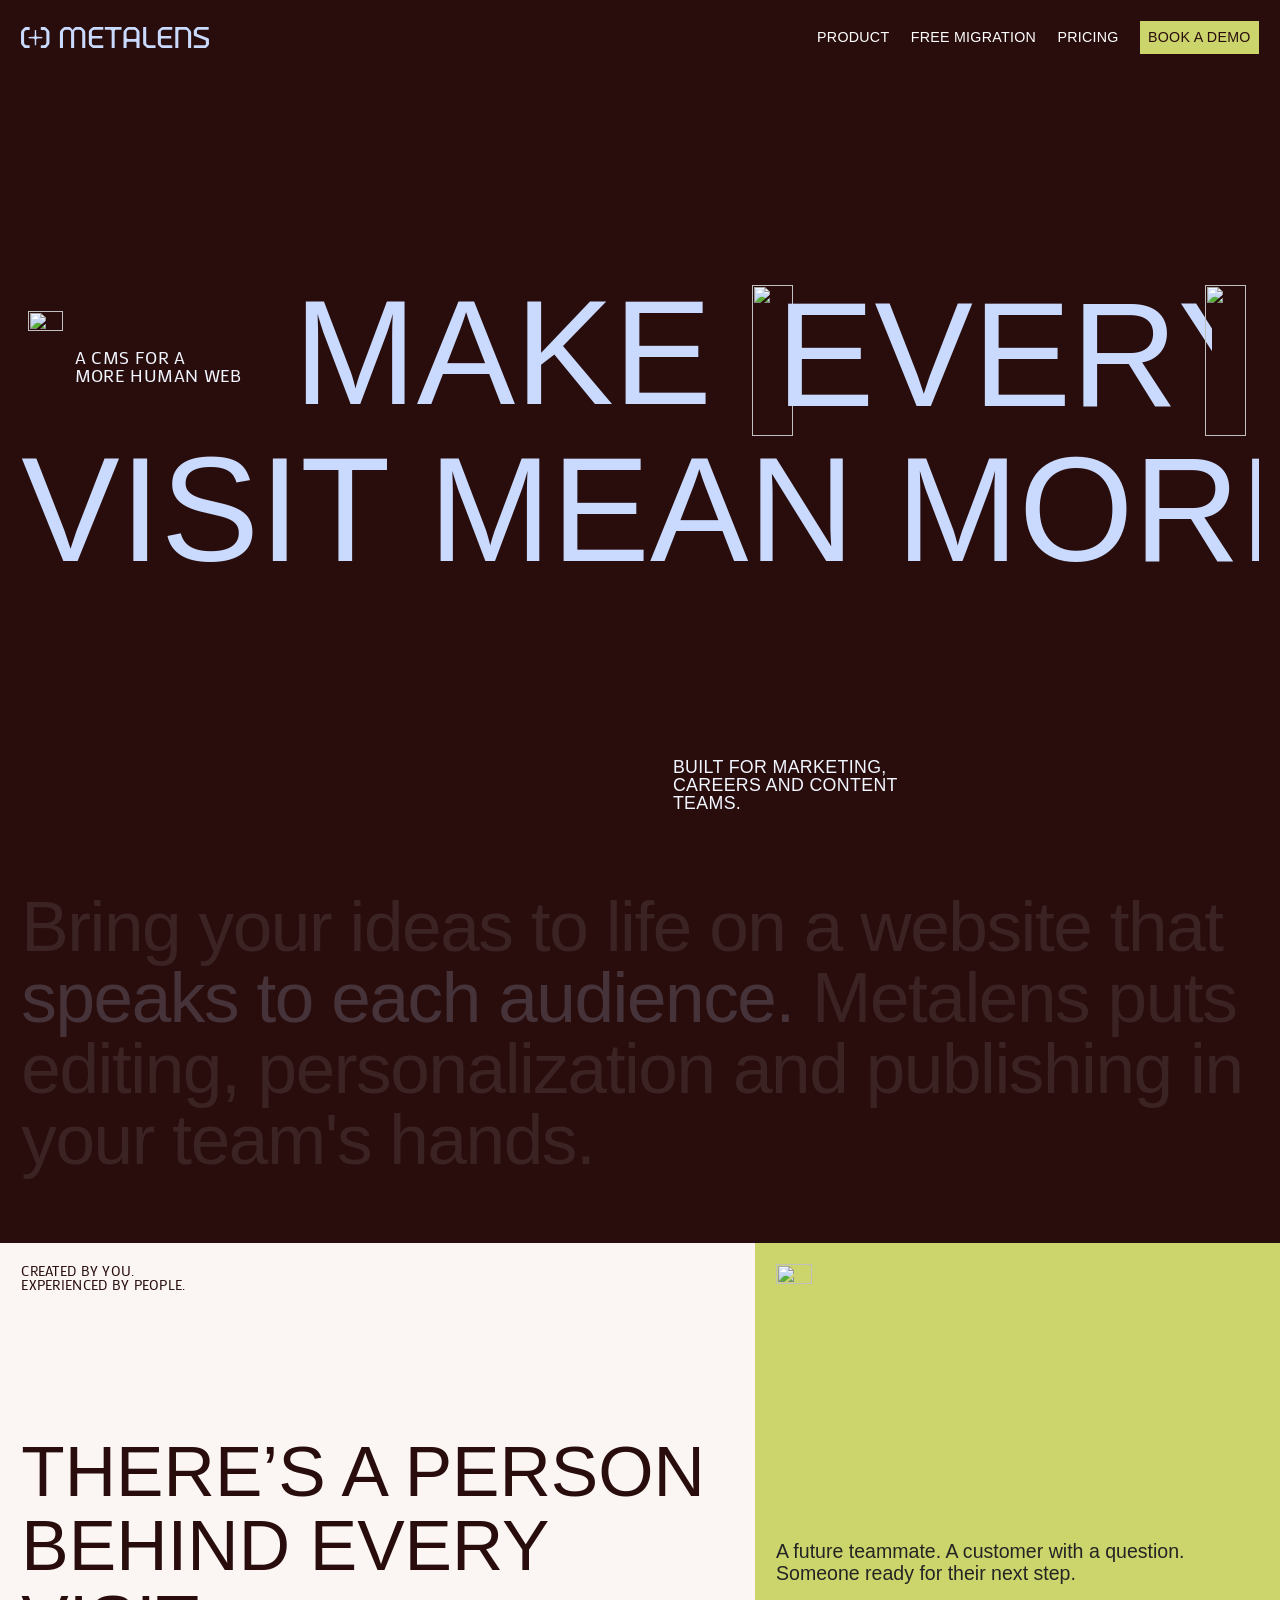
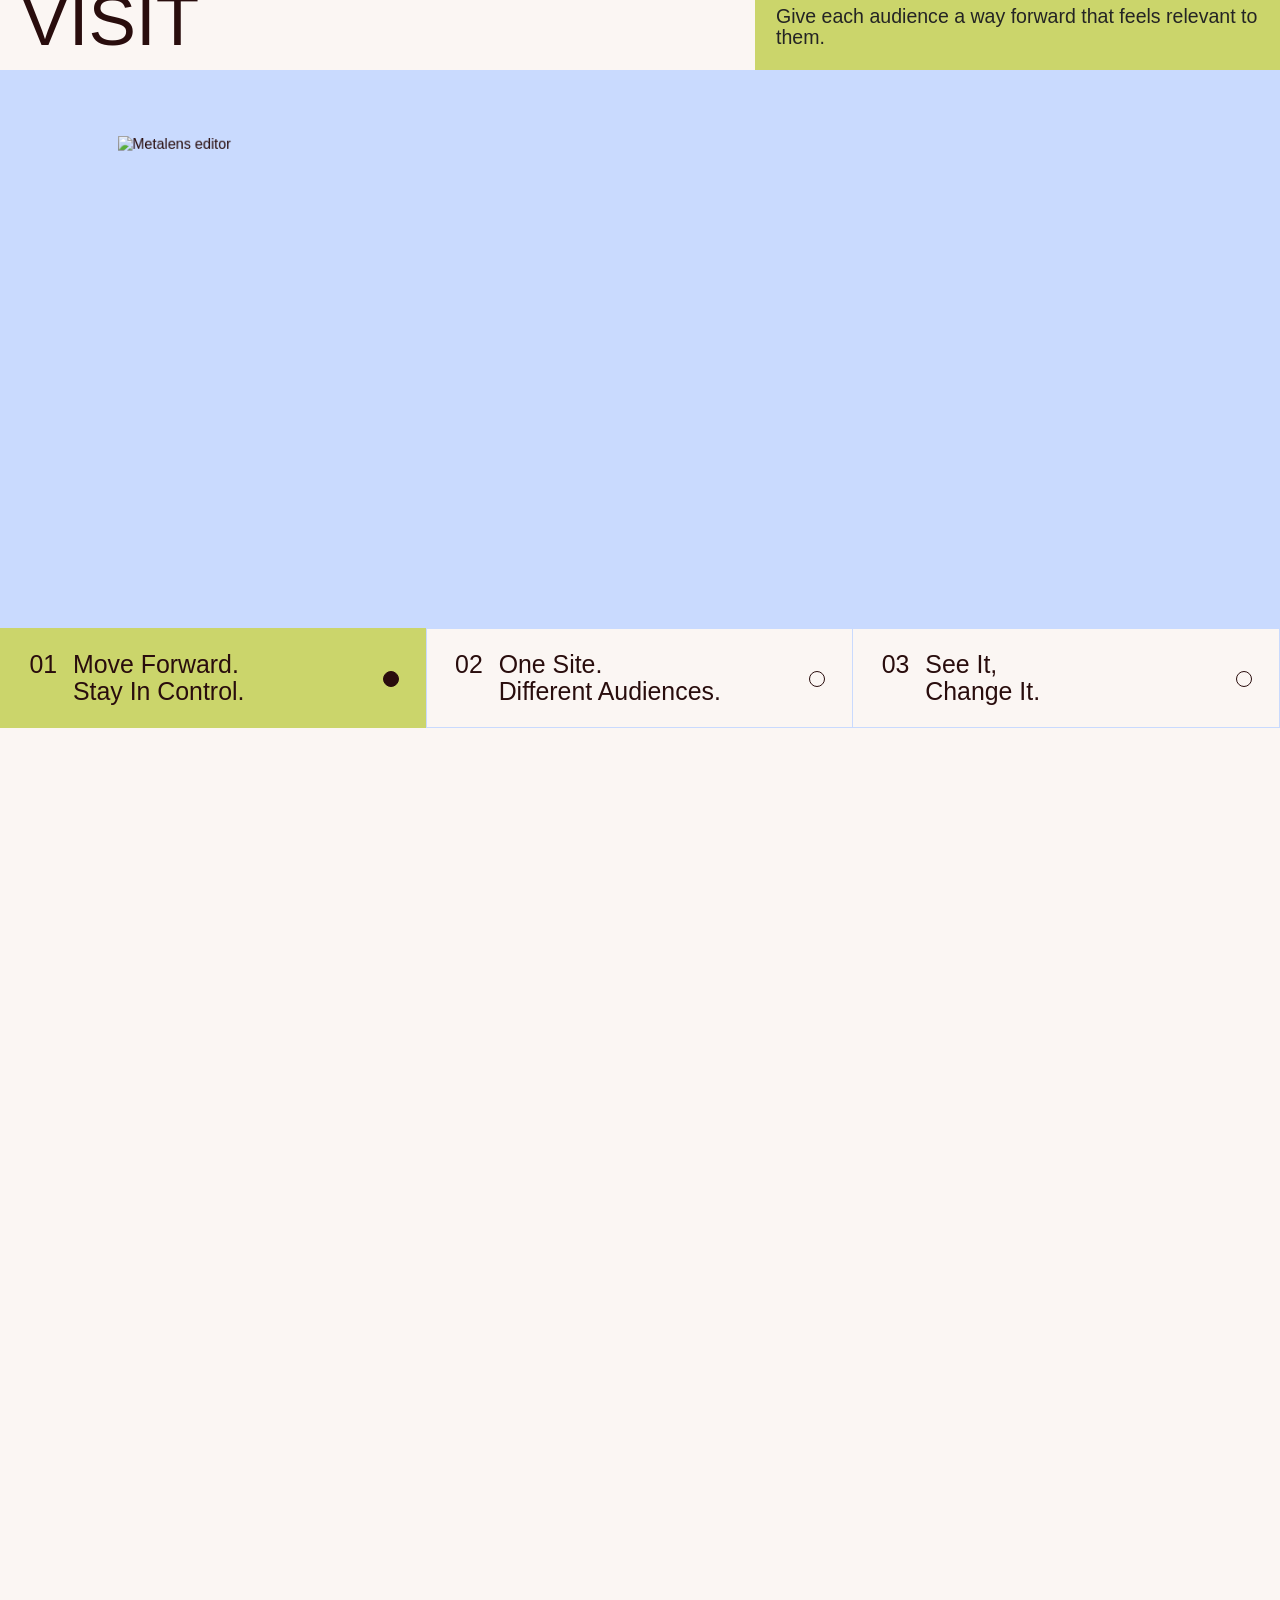
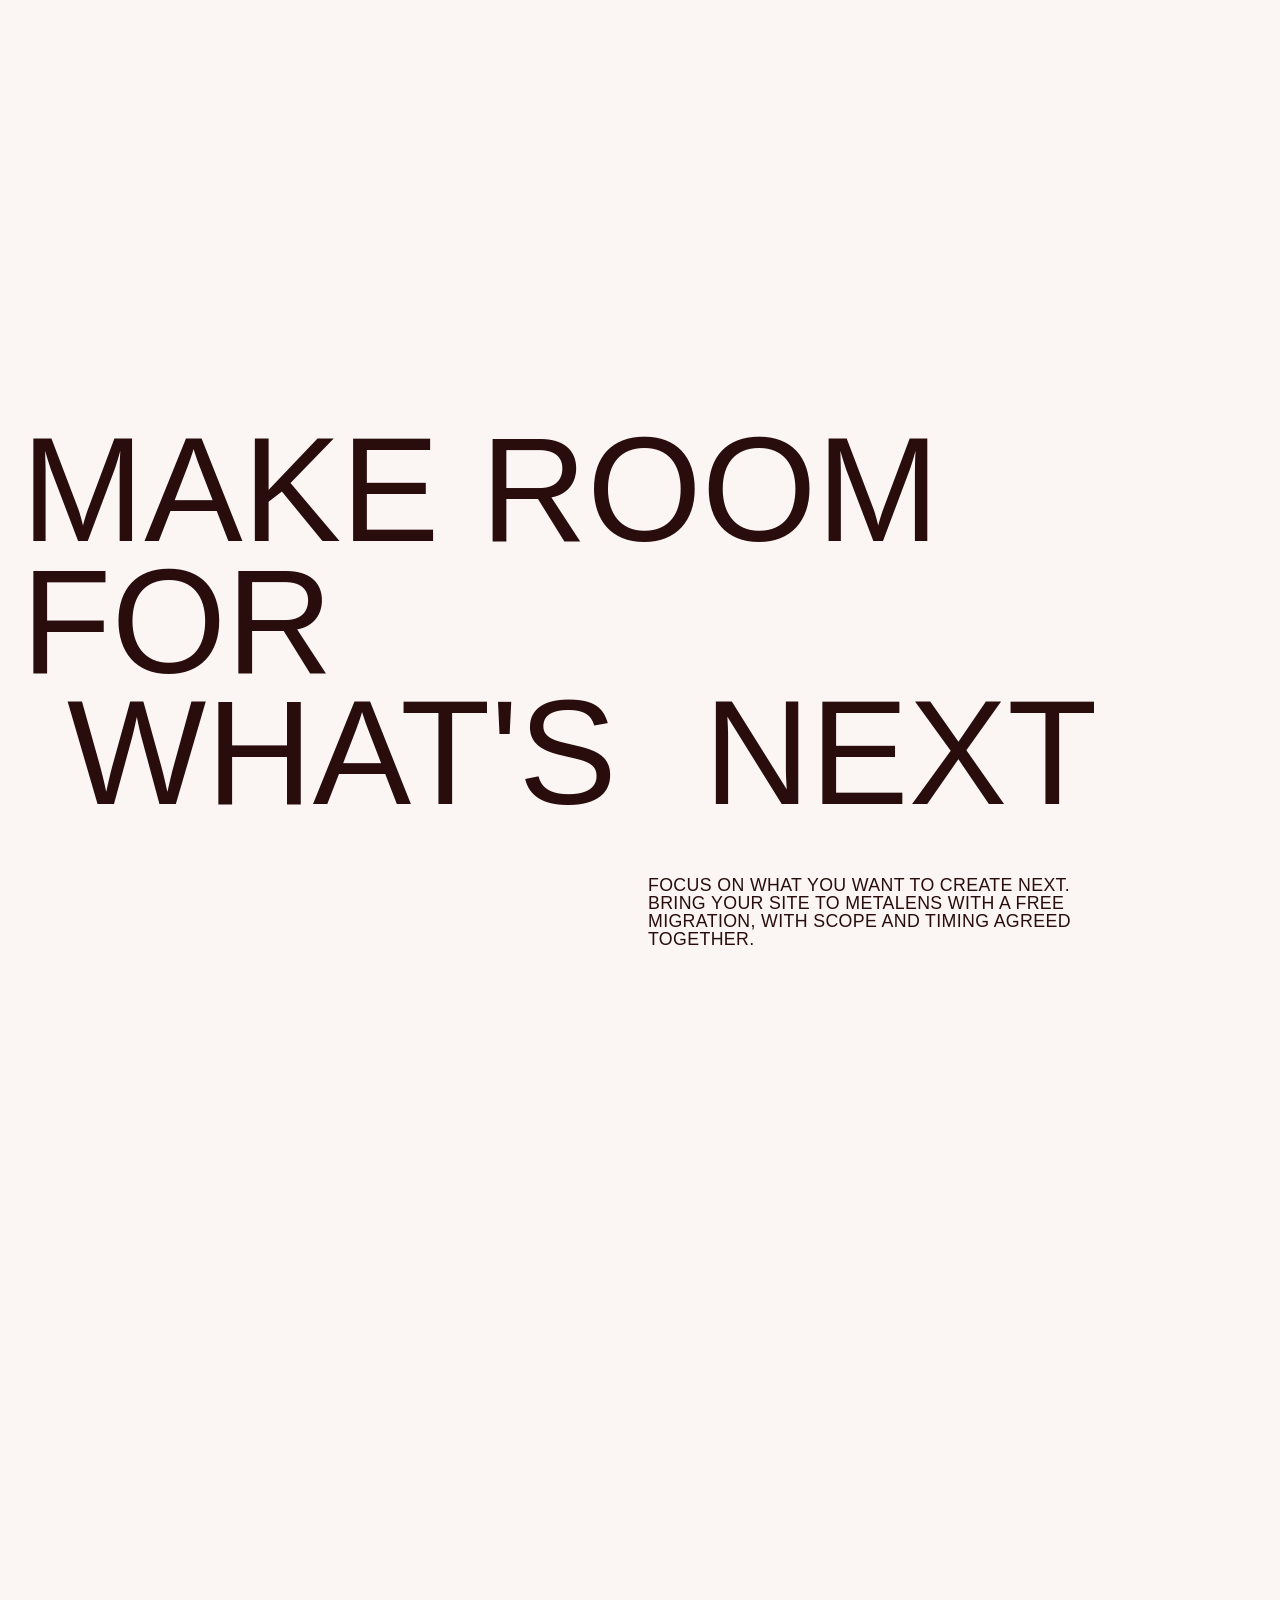
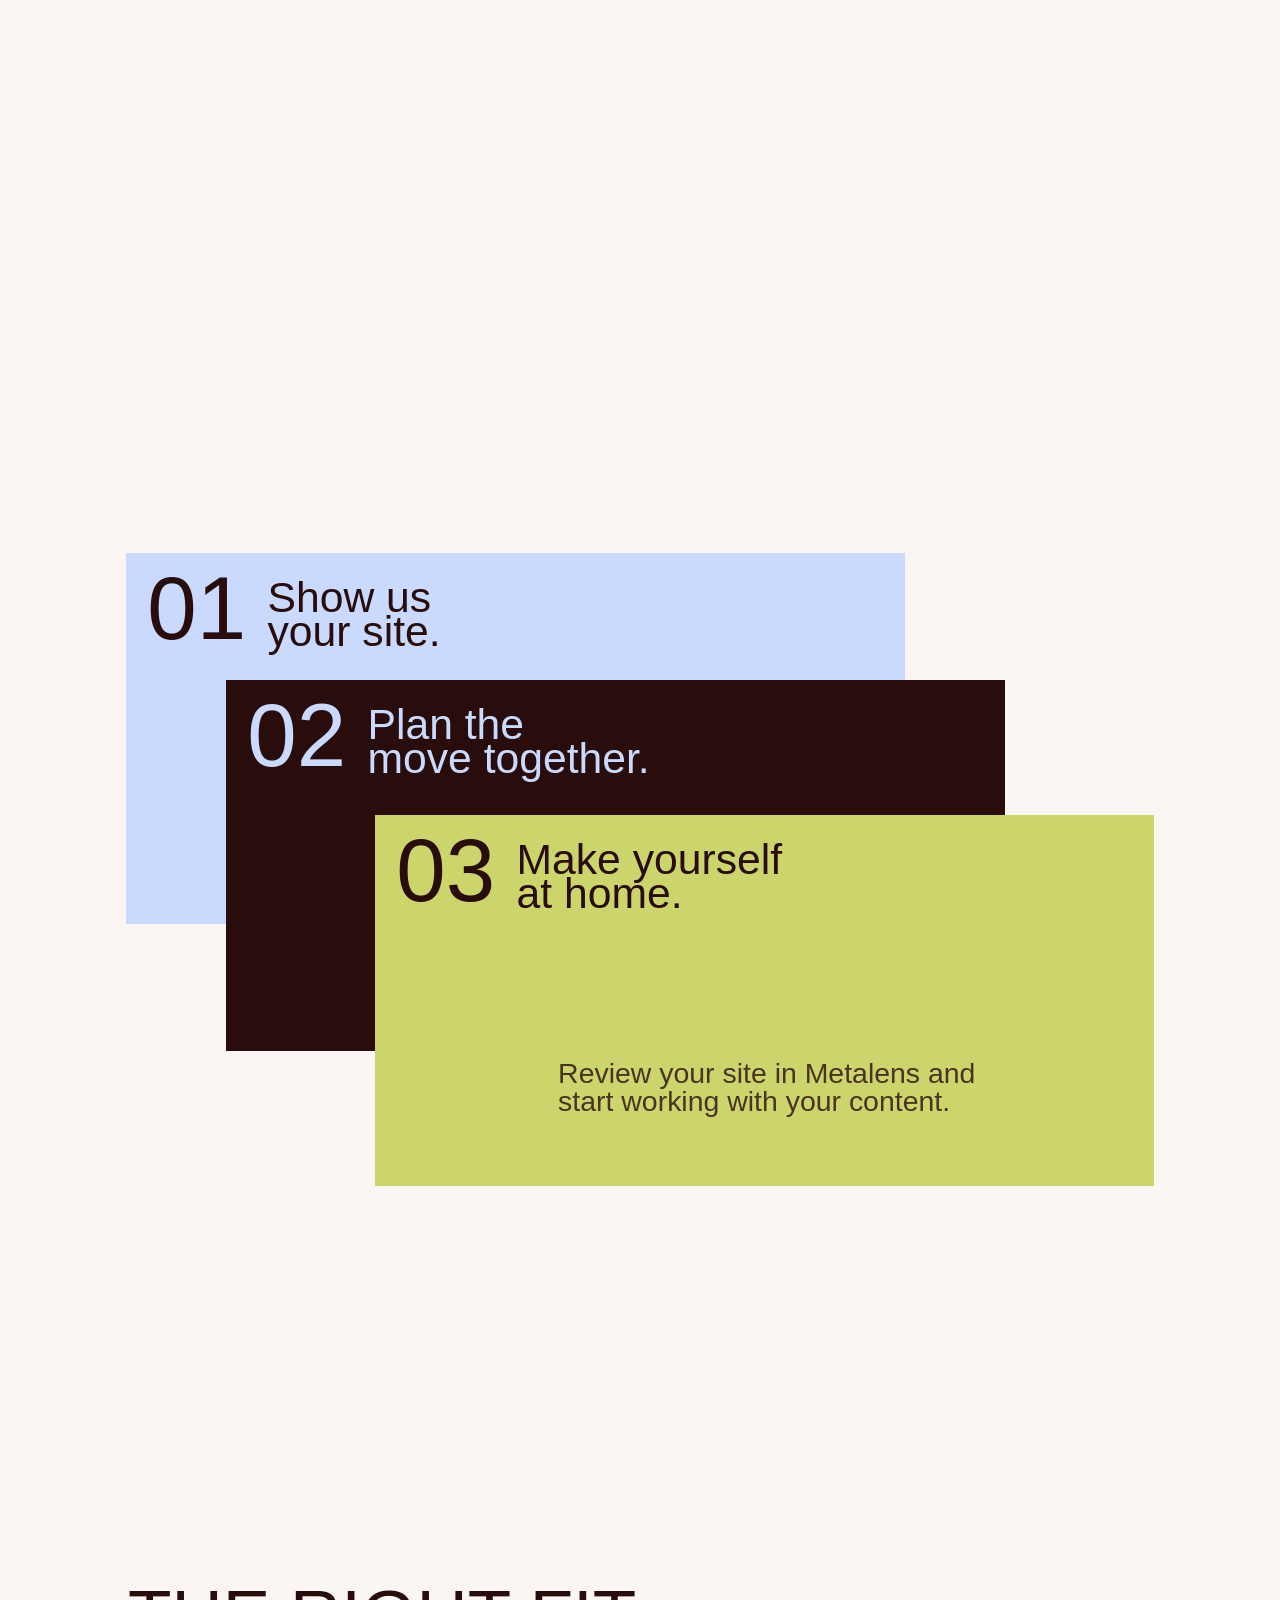
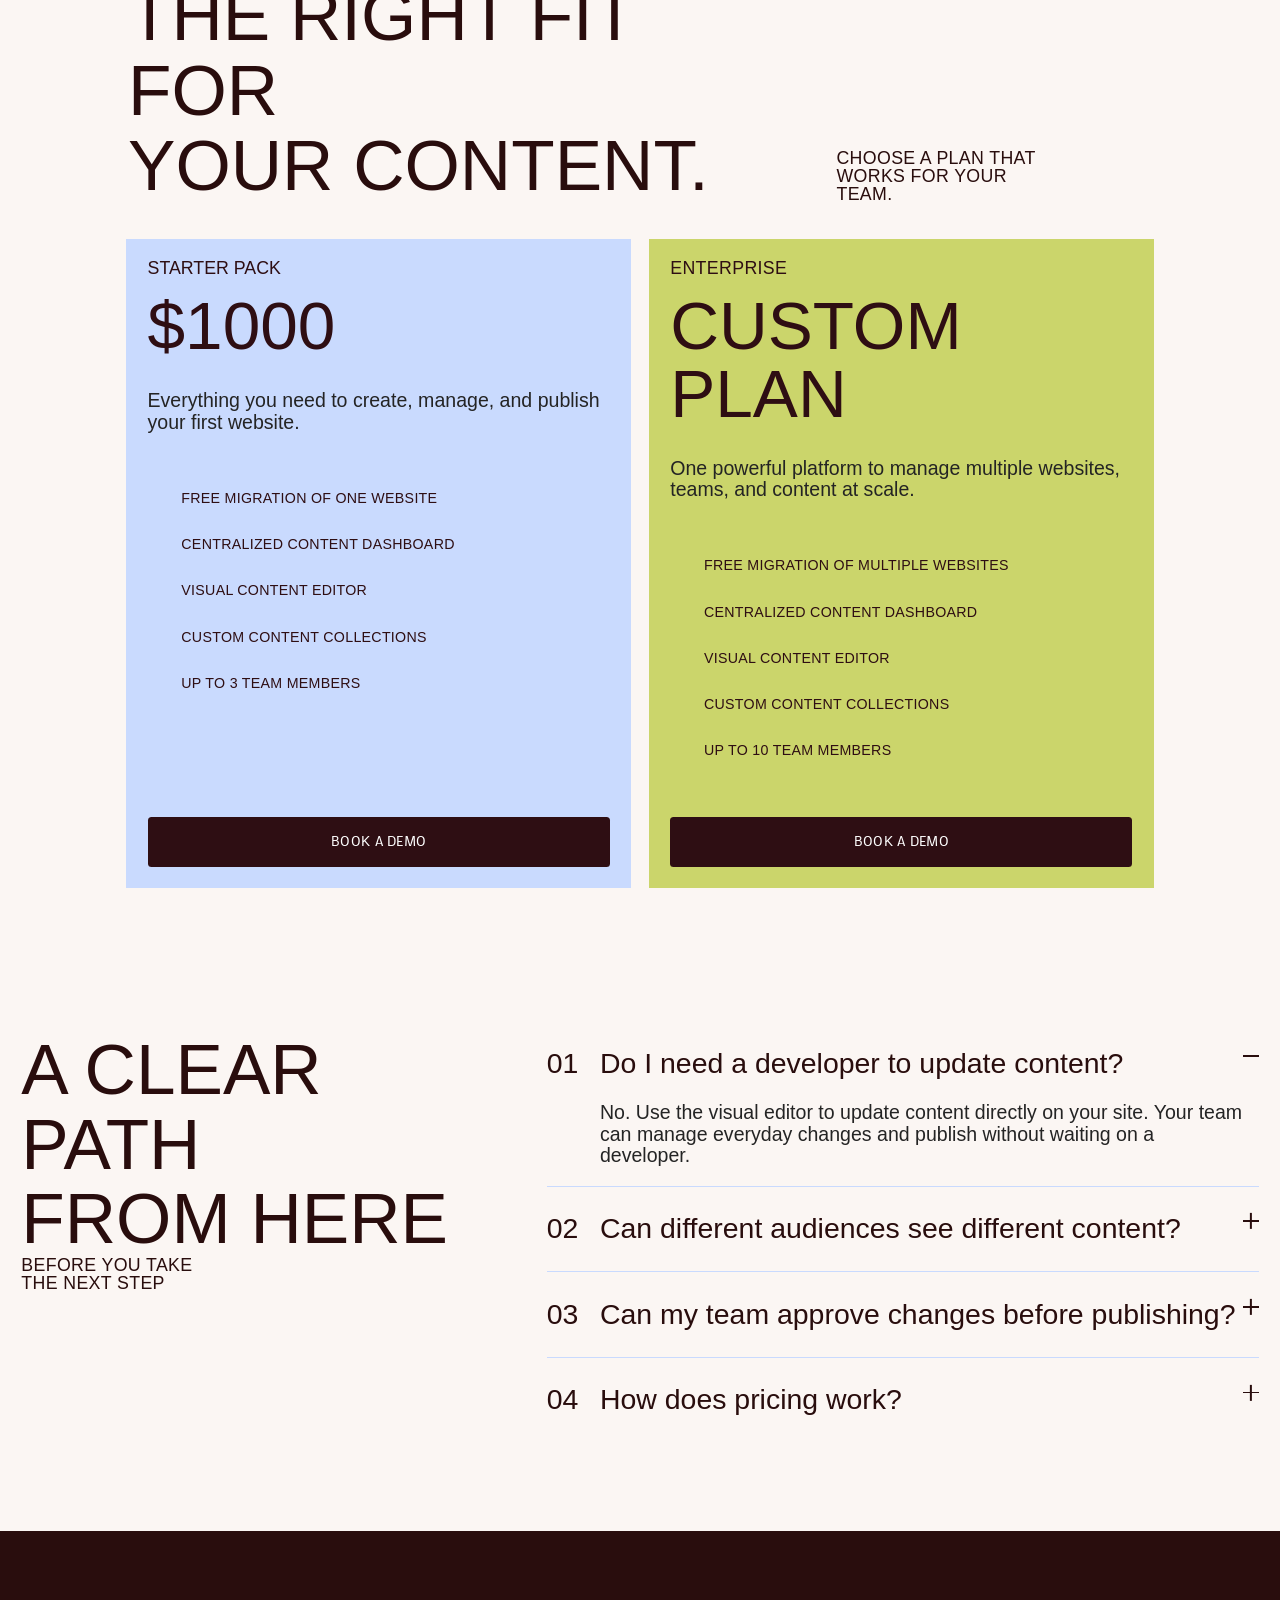
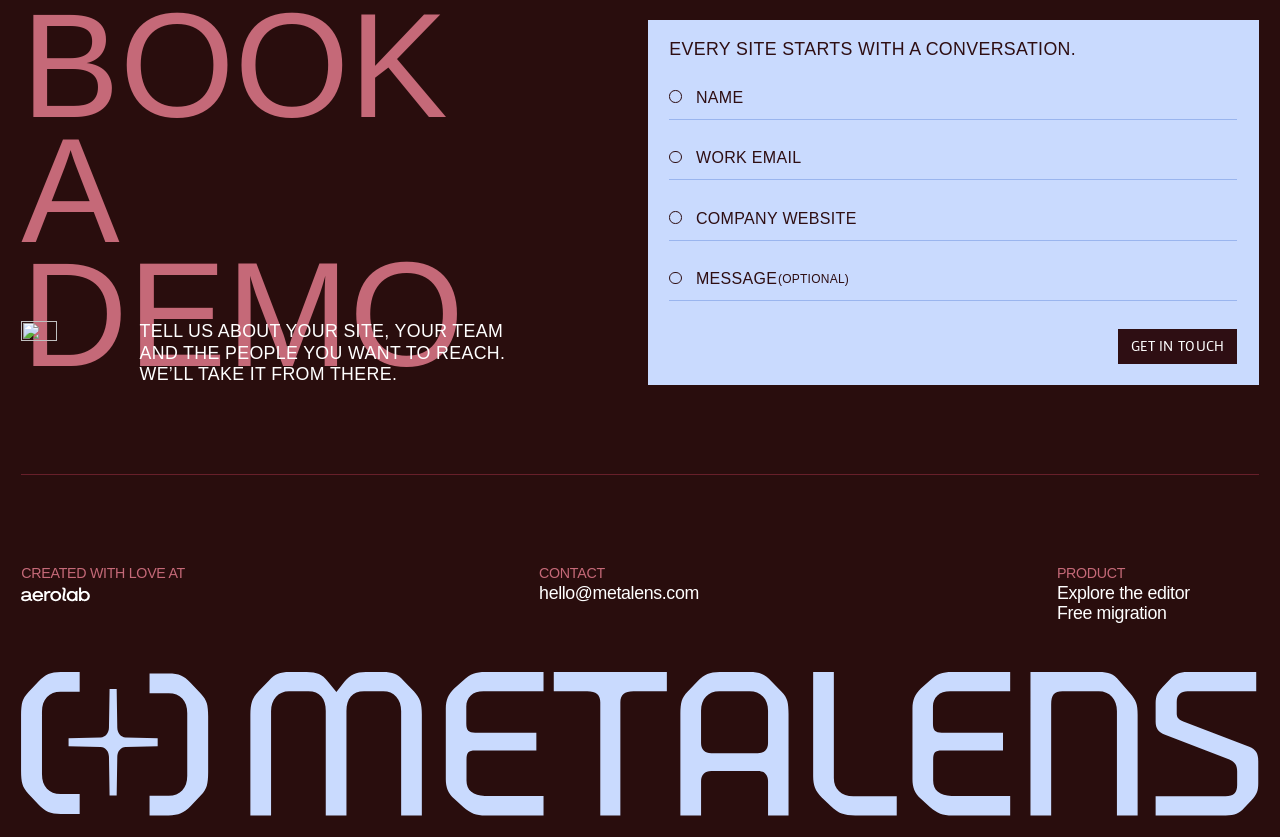
==== commit 9d2720c6: "Merge Mati updates including alternative landing and mobile navigation" ====
--- a/index.html
+++ b/index.html
@@ -3,11 +3,14 @@
 <head>
   <meta charset="utf-8" />
   <meta name="viewport" content="width=device-width, initial-scale=1" />
-  <title>Metalens — A CMS for a more human web</title>
+  <title>Metalens</title>
+  <link rel="icon" href="favicon-32.png?v=2" sizes="32x32" type="image/png" />
+  <link rel="icon" href="favicon.svg?v=2" type="image/svg+xml" />
+  <link rel="apple-touch-icon" href="apple-touch-icon.png" />
   <link rel="preconnect" href="https://fonts.googleapis.com" />
   <link rel="preconnect" href="https://fonts.gstatic.com" crossorigin />
   <link href="https://fonts.googleapis.com/css2?family=Mako&display=swap" rel="stylesheet" />
-  <link rel="stylesheet" href="styles.css?v=5" />
+  <link rel="stylesheet" href="styles.css?v=24" />
   <script>
     /* unidad de escala: 1u = 1px del diseño 1440. Desktop crece con el ancho (siempre ocupa todo el ancho).
        Debajo de 1024 el layout compacto usa px reales (u = 1px). */
@@ -46,7 +49,7 @@
       </svg>
       </a>
       <button class="nav__toggle" type="button" aria-label="Open menu" aria-controls="main-navigation" aria-expanded="false">
-        <img src="assets/menu.svg" alt="" width="24" height="24" />
+        <span class="nav__bars" aria-hidden="true"><i></i><i></i><i></i></span>
       </button>
       <div class="nav__links" id="main-navigation">
         <a href="#product">Product</a>
@@ -171,7 +174,7 @@
             <li>Custom content collections</li>
             <li>Up to 3 team members</li>
           </ul>
-          <a class="btn btn--dark price-card__cta" href="#demo" aria-label="Get in touch about the Starter pack">Get in touch</a>
+          <a class="btn btn--dark price-card__cta" href="#demo" aria-label="Book a demo for the Starter pack">Book a demo</a>
         </div>
       </article>
 
@@ -189,7 +192,7 @@
             <li>Custom content collections</li>
             <li>Up to 10 team members</li>
           </ul>
-          <a class="btn btn--dark price-card__cta" href="#demo" aria-label="Get in touch about the Enterprise plan">Get in touch</a>
+          <a class="btn btn--dark price-card__cta" href="#demo" aria-label="Book a demo for the Enterprise plan">Book a demo</a>
         </div>
       </article>
     </div>
@@ -246,7 +249,12 @@
     <div class="cols">
       <div class="col">
         <p class="col__label">Created with love at</p>
-        <a href="https://aerolab.co" class="col__aerolab"><img src="assets/aerolab.svg" alt="Aerolab" width="78" height="16" /></a>
+        <a href="https://aerolab.co" class="col__aerolab" aria-label="Aerolab">
+        <svg class="al" viewBox="23.5 119.8 102 17.8" aria-hidden="true">
+          <g class="al__kite"><g class="al__sway"><path fill="#fff" fill-rule="evenodd" clip-rule="evenodd" d="M34.7901 136.531C33.7624 137.11 32.5705 137.264 31.5125 137.037C28.9857 136.496 27.5098 134.417 27.137 131.435C26.991 130.262 26.8358 128.911 26.3305 127.778C25.9181 126.85 25.2462 126.083 24.0635 125.803C24.0191 125.792 23.9925 125.749 24.0019 125.704C24.0675 125.393 24.3041 124.272 24.3703 123.958C24.3749 123.937 24.3896 123.918 24.4066 123.905C24.4269 123.894 24.4492 123.89 24.4697 123.894C26.3578 124.325 27.4426 125.51 28.0985 126.98C28.678 128.287 28.891 129.839 29.0598 131.193C29.313 133.232 30.1861 134.759 31.9152 135.129C32.6137 135.278 33.4146 135.146 34.0617 134.692C34.0914 134.67 34.1032 134.63 34.0893 134.595C33.8161 133.837 31.0144 126.068 30.7377 125.294C30.724 125.257 30.7363 125.216 30.7694 125.195C31.4172 124.77 37.5748 120.74 38.3009 120.267C38.3178 120.254 38.3403 120.25 38.3608 120.255C38.3848 120.26 38.4035 120.273 38.4139 120.291C38.8862 121.021 42.8875 127.226 43.3079 127.879C43.3296 127.912 43.3276 127.955 43.3003 127.983C42.6911 128.614 36.2655 135.305 36.2606 135.311C36.2599 135.315 36.2557 135.318 36.2515 135.32C36.0033 135.581 35.4078 136.181 34.7901 136.531Z"/></g></g>
+          <g class="al__type"><path fill="#fff" transform="translate(46.271 121.37)" d="M12.6766 15.4503V13.5719C12.6766 13.5155 12.6474 13.4872 12.5889 13.4872H11.9602C11.4631 13.4872 11.1999 13.2189 11.1999 12.7528V8.04995C11.1999 5.26776 8.68501 4.03909 6.05319 4.03909C3.08508 4.03909 0.570229 4.88647 0.380153 7.71101C0.380153 7.76749 0.409395 7.79574 0.467878 7.79574H2.76341C2.80727 7.79574 2.85114 7.76749 2.86576 7.71101C2.99736 6.68006 4.15243 6.04453 5.83386 6.04453C7.66153 6.04453 8.72887 6.62356 8.72887 7.56977V7.89459C8.72887 8.50187 8.261 9.03854 7.07667 9.03854H5.90699C2.04697 9.03854 0 10.1825 0 12.4139C0 14.5888 1.75455 15.7327 4.95661 15.7327C7.26676 15.7327 8.58267 14.843 9.32835 14.1651C9.37221 14.1227 9.41607 14.1368 9.43069 14.1933C9.73773 15.0407 10.5858 15.535 11.9748 15.535H12.5889C12.6474 15.535 12.6766 15.4926 12.6766 15.4503ZM8.72887 10.931V11.2134C8.72887 12.654 7.26676 13.7132 5.46834 13.7132C3.30441 13.7132 2.48561 13.2612 2.48561 12.2726C2.48561 11.397 3.56757 10.8462 5.90699 10.8462H8.64115C8.69963 10.8462 8.72887 10.8745 8.72887 10.931ZM12.969 9.88592C12.969 13.3742 15.4839 15.7327 19.0369 15.7327C21.9465 15.7327 24.1543 14.4617 24.7537 12.2868C24.7684 12.2303 24.7391 12.1879 24.6806 12.1879H22.2535C22.2096 12.1879 22.1658 12.202 22.1512 12.2444C21.6687 13.1482 20.8206 13.7273 19.0369 13.7273C16.8729 13.7273 15.6593 12.428 15.6009 10.931C15.6009 10.8745 15.6301 10.8462 15.6886 10.8462H25.0022C25.0461 10.8462 25.0901 10.818 25.0901 10.7615C25.3531 6.93425 22.8822 4.03909 19.0369 4.03909C15.4985 4.03909 12.969 6.35522 12.969 9.88592ZM15.6009 8.9538C15.5716 7.89459 16.6097 6.04453 19.0369 6.04453C21.464 6.04453 22.4436 7.62627 22.429 8.9538C22.429 9.01029 22.3851 9.03854 22.3413 9.03854H15.6886C15.6447 9.03854 15.6009 9.01029 15.6009 8.9538ZM31.8159 6.35522H33.2779C33.3364 6.35522 33.3655 6.32699 33.3655 6.2705V4.32155C33.3655 4.26506 33.3218 4.23681 33.2779 4.23681H32.2105C31.0118 4.23681 29.7834 4.64637 28.9355 5.59261C28.8916 5.64908 28.8331 5.63497 28.8185 5.56436L28.5115 4.30744C28.4967 4.26506 28.4676 4.23681 28.4236 4.23681H26.5084C26.4499 4.23681 26.4205 4.27919 26.4205 4.32155V15.4503C26.4205 15.5068 26.4644 15.535 26.5084 15.535H28.6723C28.7308 15.535 28.76 15.4926 28.76 15.4503V9.87178C28.76 7.4568 30.0321 6.35522 31.8159 6.35522ZM45.6329 9.88592C45.6329 6.31286 43.001 4.03909 39.4188 4.03909C35.8366 4.03909 33.2193 6.31286 33.2193 9.88592C33.2193 13.4448 35.8512 15.7327 39.4188 15.7327C42.9864 15.7327 45.6329 13.4448 45.6329 9.88592ZM43.1181 9.88592C43.1181 12.1173 41.4659 13.7273 39.4188 13.7273C37.3866 13.7273 35.7344 12.1032 35.7344 9.88592C35.7344 7.66863 37.3866 6.04453 39.4188 6.04453C41.4659 6.04453 43.1181 7.65452 43.1181 9.88592ZM51.2327 15.4503V13.5013C51.2327 13.4448 51.2036 13.4166 51.1451 13.4166H50.5163C49.8292 13.4166 49.3321 13.12 49.3321 12.315C49.3321 10.8886 49.7122 9.43397 50.0046 7.85223C50.3555 6.0304 50.7065 3.96849 50.7504 3.00814C50.8527 0.889731 49.5806 0 48.016 0H47.0366C46.9781 0 46.9487 0.0282454 46.9487 0.084736V1.96306C46.9487 2.01955 46.9926 2.04779 47.0366 2.04779H47.5483C48.06 2.04779 48.3816 2.31612 48.4109 2.97989C48.4401 3.86963 48.1331 5.29601 47.6945 7.5133C47.3581 9.25039 47.0072 11.0722 47.0072 12.7387C47.0072 14.5323 48.2793 15.535 50.2093 15.535H51.1451C51.2036 15.535 51.2327 15.4926 51.2327 15.4503ZM64.155 15.4503V4.32155C64.155 4.26506 64.1258 4.23681 64.0673 4.23681H62.1373C62.0936 4.23681 62.0642 4.26506 62.0496 4.30744L61.7863 5.40901C61.7718 5.4655 61.7132 5.47961 61.6695 5.43725C60.6167 4.43452 59.213 4.03909 57.8095 4.03909C54.315 4.03909 51.8585 6.41171 51.8585 9.90003C51.8585 13.3742 54.3296 15.7327 57.8095 15.7327C59.1839 15.7327 60.8652 15.2525 61.6695 14.3346C61.7278 14.2781 61.7718 14.2922 61.7863 14.3628L62.0496 15.4644C62.0642 15.5068 62.0936 15.535 62.1373 15.535H64.0673C64.1258 15.535 64.155 15.4926 64.155 15.4503ZM54.3735 9.90003C54.3735 7.62627 56.0111 6.04453 58.058 6.04453C60.1781 6.04453 61.6695 7.69688 61.6695 9.90003C61.6695 12.089 60.1781 13.7273 58.058 13.7273C56.0257 13.7273 54.3735 12.1455 54.3735 9.90003ZM65.9096 0.084736V15.4503C65.9096 15.5068 65.9388 15.535 65.9973 15.535H67.9273C67.9713 15.535 68.0004 15.5068 68.015 15.4644L68.2636 14.4334C68.2782 14.3769 68.3368 14.3487 68.3807 14.3911C69.5064 15.3373 71.0123 15.7327 72.2553 15.7327C75.735 15.7327 78.2061 13.3742 78.2061 9.90003C78.2061 6.41171 75.6036 4.03909 72.1091 4.03909C70.6468 4.03909 69.5503 4.4063 68.3513 5.39487C68.2928 5.45137 68.2491 5.42312 68.2491 5.35251V0.084736C68.2491 0.0282454 68.2051 0 68.1612 0H65.9973C65.9388 0 65.9096 0.0423684 65.9096 0.084736ZM75.6913 9.90003C75.6913 12.1173 74.0391 13.7273 72.0066 13.7273C69.8867 13.7273 68.3953 12.0608 68.3953 9.90003C68.3953 7.73926 69.8867 6.05865 72.0066 6.05865C74.0537 6.05865 75.6913 7.66863 75.6913 9.90003Z"/></g>
+        </svg>
+        </a>
       </div>
       <div class="col">
         <p class="col__label">Contact</p>
@@ -275,6 +283,6 @@
   </footer>
 
 
-  <script src="animations.js?v=4"></script>
+  <script src="animations.js?v=24"></script>
 </body>
 </html>
--- a/styles.css
+++ b/styles.css
@@ -92,7 +92,8 @@
 .person__left .display-80 { margin-bottom: calc(-11 * var(--u)); }
 .person__right { background: var(--lime); }
 .person__right > img, .demo__note img { width: calc(40 * var(--u)); height: auto; }
-.col__aerolab img { width: calc(78 * var(--u)); height: auto; }
+.col__aerolab { display: inline-block; width: calc(78 * var(--u)); }
+.col__aerolab .al { display: block; width: calc(102 * 78 / 78.8 * var(--u)); height: auto; overflow: visible; }
 .person__copy { font: 400 calc(22 * var(--u))/1.1 var(--sans); color: var(--text); display: grid; gap: calc(24 * var(--u)); }
 
 /* ───────────── 4 · Product ───────────── */
@@ -207,10 +208,12 @@
 }
 .price-card__cta { width: 100%; height: calc(56 * var(--u)); border-radius: calc(4 * var(--u)); margin-top: auto; }
 .price-card__cta:focus-visible { outline: 2px solid var(--wine); outline-offset: 4px; }
+.price-card--enterprise .price-card__cta { --roll-c: var(--lime); }   /* en la card verde, el texto del hover toma el verde de la card */
 
 /* ───────────── 7 · FAQ ───────────── */
 .faq { min-height: calc(615 * var(--u)); padding: calc(100 * var(--u)) var(--pad); display: grid; grid-template-columns: calc(559 * var(--u)) calc(801 * var(--u)); gap: calc(32 * var(--u)); background: var(--paper); }
-.faq__left { display: flex; flex-direction: column; justify-content: space-between; }
+/* alto fijo: la última línea del label cae en la línea base de la pregunta 04 con todas cerradas, y no se mueve al abrirlas */
+.faq__left { display: flex; flex-direction: column; justify-content: space-between; align-self: start; height: calc(275.6 * var(--u)); }
 .faq__left .display-80 { margin-top: calc(-17 * var(--u)); }
 .qa { border-bottom: 1px solid var(--sky); padding: calc(30 * var(--u)) 0; }
 .qa:first-child { padding-top: 0; }
@@ -224,7 +227,10 @@
 .qa__num, .qa__q { text-box-trim: trim-both; text-box-edge: cap alphabetic; }
 .qa__plus { position: relative; width: calc(18 * var(--u)); height: calc(18 * var(--u)); flex: none; }
 /* cruz del sistema (Figma), en bordó: la lima casi no se veía sobre el crema */
-.qa__plus { background: var(--ink); -webkit-mask: url("assets/faq-plus.svg") center / contain no-repeat; mask: url("assets/faq-plus.svg") center / contain no-repeat; }
+/* + / − genéricos (no la cruz del logo): dos barras; al abrir, la vertical se pliega y queda el − */
+.qa__plus::before, .qa__plus::after { content: ""; position: absolute; inset: 0; margin: auto; width: 100%; height: calc(2 * var(--u)); background: var(--ink); }
+.qa__plus::after { rotate: 90deg; transition: scale .45s var(--ease); }
+.qa.is-open .qa__plus::after, html:not(.js) .qa[open] .qa__plus::after { scale: 0 1; }
 .qa__a { padding: calc(26 * var(--u)) 0 0 calc(60 * var(--u)); max-width: calc(783 * var(--u)); font: 400 calc(22 * var(--u))/1.1 var(--sans); color: var(--text); }
 
 /* ───────────── 8 · Demo + footer ───────────── */
@@ -436,7 +442,7 @@
 
   /* 7 · FAQ */
   .faq { height: auto; padding: 72px var(--pad); grid-template-columns: 1fr; gap: 48px; }
-  .faq__left { gap: 24px; justify-content: flex-start; }
+  .faq__left { gap: 24px; justify-content: flex-start; height: auto; }
   .faq__left .display-80 { margin-top: 0; }
   .qa { padding: 22px 0; }
   .qa[open] { padding-bottom: 22px; }
@@ -480,27 +486,55 @@
 
   /* Mobile (Figma 582:121, 402 de ancho): una palabra por línea, a la izquierda: MAKE / (EVERY) / VISIT / MEAN / MORE.
      --m = 1px del diseño de 402. */
-  .hero { min-height: min(100svh, calc(819 * var(--m))); padding: 120px 16px calc(19.5 * var(--m)); display: grid; grid-template-columns: minmax(0, 1fr); grid-template-rows: 1fr auto auto; }
-  .hero__sparkle { grid-area: 2 / 1; align-self: start; width: calc(17.1 * var(--m)); margin: 0 0 0 calc(63 * var(--m)); }
-  .hero__kicker { grid-area: 2 / 1; margin: calc(18 * var(--m)) 0 calc(111.5 * var(--m)) calc(86 * var(--m)); font-family: var(--sans); font-size: calc(18 * var(--m)); line-height: 1.1; }
+  /* el hero ocupa la pantalla: el kicker queda arriba, el título apoyado abajo y el aire entre los dos varía con el alto */
+  /* --base: distancia de la línea base del último renglón al borde inferior; la comparten el hero y el menú */
+  :root { --base: calc(40 * var(--m)); }
+  .hero { min-height: 100svh; padding: min(calc(192 * var(--m)), 23.5svh) 16px calc(var(--base) - 8.5 * var(--m));   /* 8.5 = de la base al pie del renglón (90/86) */ display: grid; grid-template-columns: minmax(0, 1fr); grid-template-rows: auto 1fr auto; }
+  .hero__sparkle { grid-area: 1 / 1; align-self: start; width: calc(17.1 * var(--m)); margin: 0 0 0 calc(63 * var(--m)); }
+  .hero__kicker { grid-area: 1 / 1; margin: calc(18 * var(--m)) 0 calc(48 * var(--m)) calc(86 * var(--m)); font-family: var(--sans); font-size: calc(18 * var(--m)); line-height: 1.1; }
   .hero__title { grid-area: 3 / 1; position: relative; display: block; margin-left: -.0556em; font-size: calc(90 * var(--m)); line-height: .9556; }
   .hero__title > span { display: block; line-height: inherit; text-align: left; }
   .hero__make { margin: 0; }
   .hero__title > .hero__every { position: static; width: auto; margin: .0402em 0 0 .2611em; }
   .hero__title > .hero__line2 { width: auto; margin: .058em 0 0; white-space: nowrap; }
+  .hero__line2 .hl { display: block; overflow: hidden; }   /* VISIT / MEAN / MORE: una máscara por renglón */
   .hero__line2 .rise { display: block; }
   .hero__mobile-break { display: initial; }
   .hero__br { position: absolute; top: .9893em; width: .28em; height: 1.0289em; }
   .hero__br--l { left: .08em; }
   .hero__br--r { left: 3.1867em; }
 
-  .nav { top: 12px; left: 16px; right: 16px; height: 24px; z-index: 2; }
-  .nav__logo svg { width: 118px; }
-  .nav__toggle { display: grid; place-items: center; width: 44px; height: 44px; margin-right: -10px; border: 0; background: transparent; cursor: pointer; }
-  .nav__toggle:focus-visible { outline: 2px solid var(--sky); outline-offset: -4px; }
-  .nav__links { display: none; position: absolute; top: 44px; right: 0; min-width: 200px; padding: 20px; background: var(--ink); border: 1px solid var(--sky); flex-direction: column; align-items: stretch; gap: 16px; }
-  .nav.is-open .nav__links { display: flex; }
-  .nav__links a:not(.btn) { display: block; }
+  /* --hd: tamaño de logo y hamburguesa respecto del Figma (1 = logo de 181, líneas de 29) */
+  .nav { --hd: .8; top: calc(12 * var(--m)); left: 16px; right: 16px; height: calc(39 * var(--m)); z-index: 2; }
+  .nav__logo svg { width: calc(181 * var(--m) * .9); }   /* logo al 90 % del Figma (163 a 402) */
+  /* Hamburguesa → X: el mismo botón y las mismas tres líneas; al abrir, la de arriba y la de abajo se cruzan.
+     Abierto, el botón pasa a fixed en el mismo lugar de pantalla (JS deja --tg-top/--tg-right). */
+  .nav__toggle { position: relative; z-index: 2; display: grid; place-items: center; width: calc(39 * var(--m)); height: calc(39 * var(--m)); margin: 0; padding: 0; border: 0; background: transparent; color: var(--sky); cursor: pointer; transition: color .4s ease .15s; }
+  .nav__toggle:focus-visible { outline: 2px solid currentColor; outline-offset: -4px; }
+  .nav__bars { display: grid; place-items: center; }
+  .nav__bars i { grid-area: 1 / 1; width: calc(32.5 * var(--m) * var(--hd)); height: calc(3.25 * var(--m) * var(--hd)); border-radius: 9px; background: currentColor; transition: transform .55s var(--ease), opacity .25s ease; }
+  .nav__bars i:nth-child(1) { transform: translateY(calc(-9.75 * var(--m) * var(--hd))); }
+  .nav__bars i:nth-child(3) { transform: translateY(calc(9.75 * var(--m) * var(--hd))); }
+  .nav.is-open .nav__toggle { position: fixed; top: var(--tg-top, 2px); right: var(--tg-right, 6px); margin: 0; color: var(--ink); transition-delay: 0s; }
+  .nav.is-open .nav__bars i:nth-child(1) { transform: rotate(45deg) scaleX(1.414); transition-delay: .1s; }
+  .nav.is-open .nav__bars i:nth-child(2) { opacity: 0; transform: scaleX(0); }
+  .nav.is-open .nav__bars i:nth-child(3) { transform: rotate(-45deg) scaleX(1.414); transition-delay: .1s; }
+
+  /* Menú abierto: pantalla completa celeste, links en tinta abajo a la izquierda.
+     Abre: el fondo baja como una cortina y los links suben uno por uno desde su máscara.
+     Cierra: los links bajan juntos y rápido, después la cortina sube. */
+  .nav.is-open { z-index: 100; }
+  /* :root sube la especificidad para ganarle a la entrada general (.js:not(.reduce) .nav__links) */
+  :root .nav .nav__links { position: fixed; inset: 0; z-index: 1; display: flex; flex-direction: column; justify-content: flex-end; align-items: flex-start; gap: calc(40 * var(--m)); padding: 0 16px var(--base) calc(11 * var(--m)); background: var(--sky); visibility: hidden; clip-path: inset(0 0 100% 0); transition: clip-path .55s var(--ease) .22s, visibility 0s linear .8s; }
+  .nav.is-open .nav__links { visibility: visible; clip-path: inset(0); transition: clip-path .65s var(--ease); }
+  .nav__links a, .nav__links a:not(.btn), .nav__links .btn { display: block; height: auto; padding: 0; overflow: hidden; background: none; color: var(--ink); font: 500 calc(70 * var(--m))/1 var(--display); letter-spacing: 0; text-transform: uppercase; text-align: left; text-box-trim: trim-both; text-box-edge: cap alphabetic; }
+  /* cada renglón (.mline, lo arma el JS) es una máscara; --l numera los renglones de todo el menú */
+  .nav__links .mline { display: block; clip-path: inset(0 -24px); }
+  /* los renglones esperan arriba de su máscara: al abrir bajan, al cerrar vuelven a subir */
+  .nav__links .mline > span { display: block; transform: translateY(-110%); transition: transform .35s cubic-bezier(.5, 0, .75, 0); transition-delay: calc(var(--l) * 20ms); }
+  .nav.is-open .nav__links .mline > span { transform: none; transition: transform .8s var(--ease); transition-delay: calc(.28s + var(--l) * 60ms); }
+  .reduce .nav__links, .reduce .nav__links .mline > span, .reduce .nav__bars i, .reduce .nav__toggle { transition: none !important; }
+  .menu-open, .menu-open body { overflow: hidden; }
 
   /* Los cortes de desktop no deben acortar las líneas en pantallas chicas. */
   .step__head br, .pricing__title br,
@@ -559,12 +593,12 @@
   .person__right > img { width: calc(32 * var(--m)); }
   .person__copy { font-size: calc(18 * var(--m)); line-height: 1.35; gap: 1.35em; }
 
-  /* 4 · Product: editor recortado a la izquierda, steps en filas de 64 */
+  /* 4 · Product: editor recortado a la izquierda, steps en filas de 82 */
   /* el escenario queda fijo a pantalla completa (los steps avanzan con el scroll): el editor se apoya
      sobre los steps con el mismo recorte que en Figma (391 visibles de 488) y el celeste llena arriba */
   .product__editor { left: calc(30 * var(--m)); top: auto; bottom: calc(-97 * var(--m)); --ew: calc(1162 * var(--m)); }
-  .ptab { margin-left: 0; margin-top: -1px; height: calc(64 * var(--m)); padding: 0 44px 0 16px; align-items: center; gap: calc(8 * var(--m)); }
-  .ptab__num, .ptab__txt { font-size: calc(18 * var(--m)); line-height: .98; }
+  .ptab { margin-left: 0; margin-top: -1px; height: calc(82 * var(--m)); padding: 0 44px 0 16px; align-items: center; gap: calc(8 * var(--m)); }
+  .ptab__num, .ptab__txt { font-size: calc(20 * var(--m)); line-height: .88; }
   .ptab__dot { right: 16px; width: calc(14 * var(--m)); height: calc(14 * var(--m)); margin-top: calc(-7 * var(--m)); }
 
   /* 5 · Migration */
@@ -646,3 +680,17 @@
   .nav__logo:hover .lg-l { transform: translateX(-1.6px); }
   .nav__logo:hover .lg-r { transform: translateX(1.6px); }
 }
+
+/* ═════════════ LOGO AEROLAB (footer) ═════════════
+   Reposo: solo el logotipo. Hover: el logotipo se corre a la derecha y el kite
+   sube desde abajo y aparece, sin escala ni rotación; mientras sigue el hover, flota apenas. */
+.al__type { transform: translateX(-22.7px); transition: transform .6s var(--ease) .05s; }
+.al__kite { transform-box: fill-box; transform-origin: 0% 30%; opacity: 0; transform: translateY(11px); transition: transform .35s cubic-bezier(.5, 0, .75, 0), opacity .2s ease .1s; }
+.al__sway { transform-box: fill-box; transform-origin: 0% 30%; animation: al-sway 2.4s ease-in-out infinite; }
+@keyframes al-sway { 0%, 100% { transform: translateY(.4px); } 50% { transform: translateY(-.8px); } }
+@media (hover: hover) {
+  .col__aerolab:hover .al__type, .col__aerolab:focus-visible .al__type { transform: none; transition-delay: 0s; }
+  .col__aerolab:hover .al__kite, .col__aerolab:focus-visible .al__kite { opacity: 1; transform: none; transition: transform .6s var(--ease) .1s, opacity .2s ease .1s; }
+}
+.reduce .al__type, .reduce .al__kite { transition: none; }
+.reduce .al__sway { animation: none; }
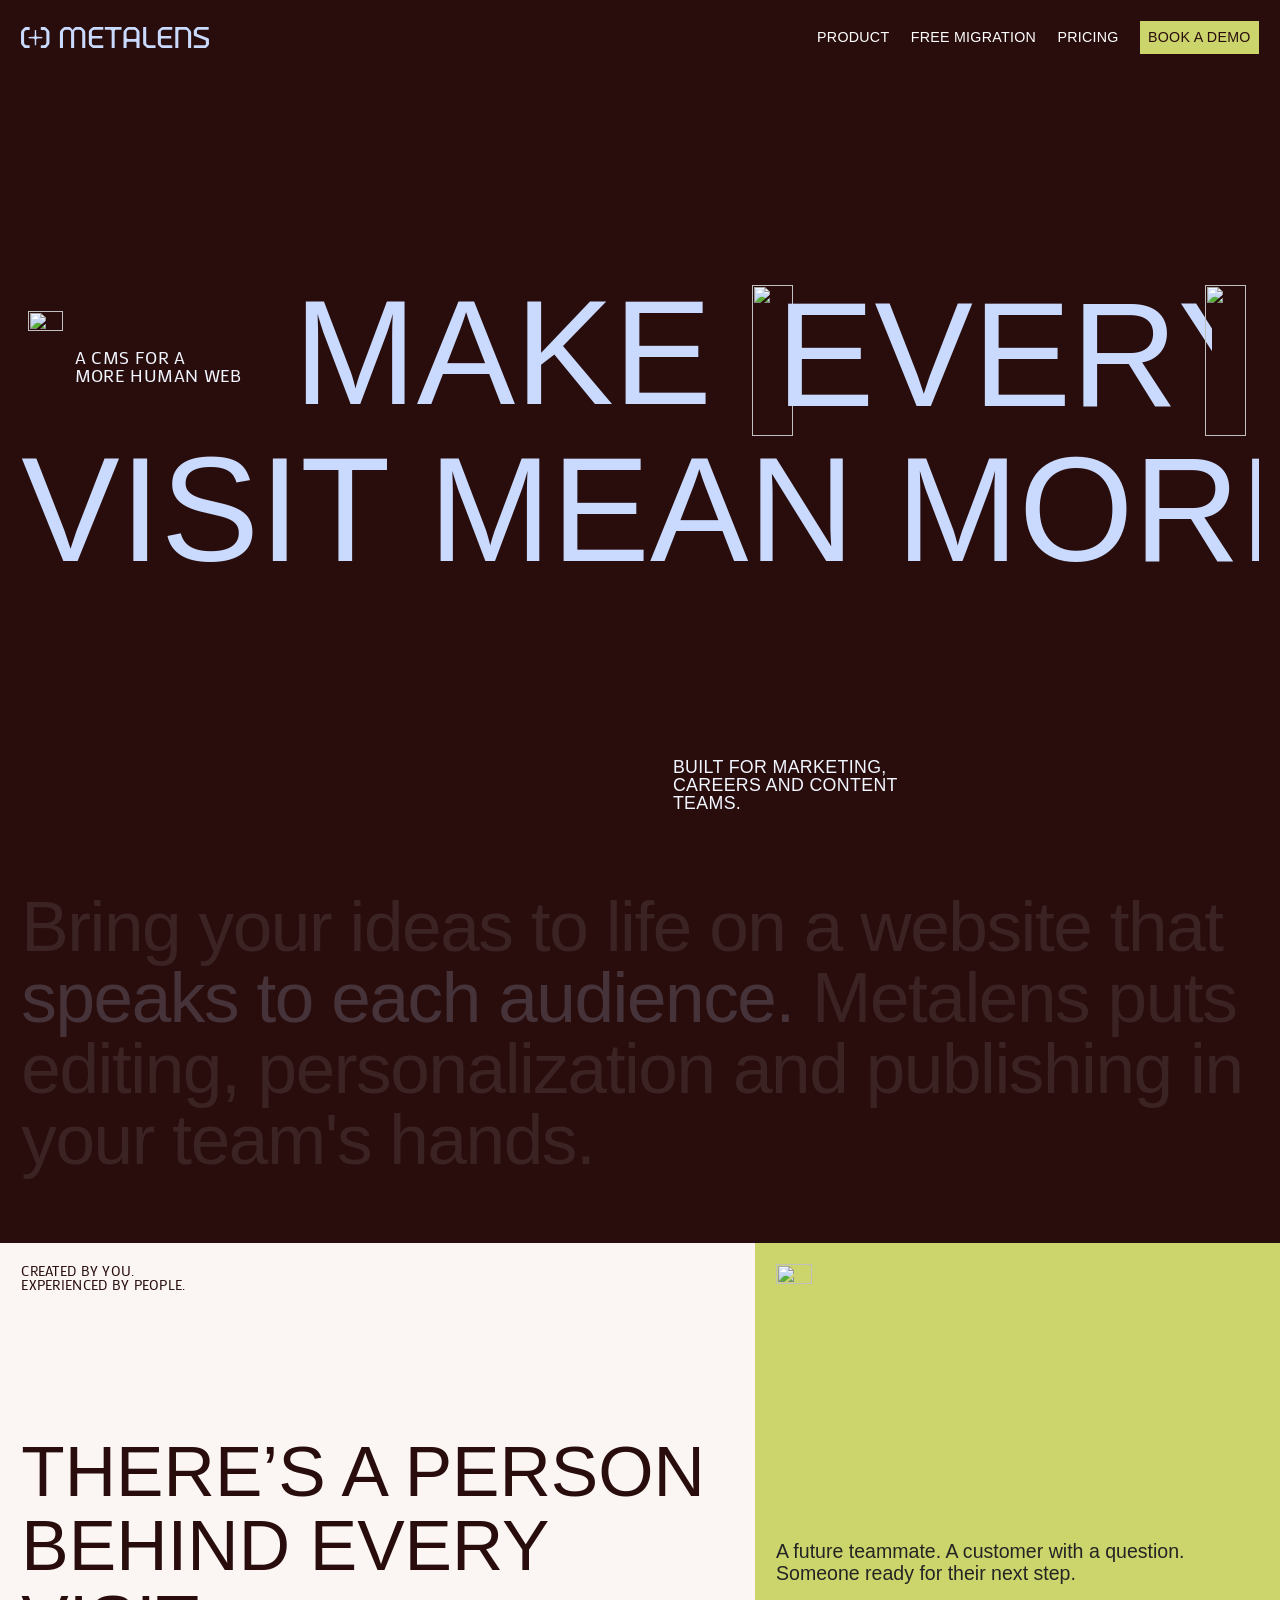
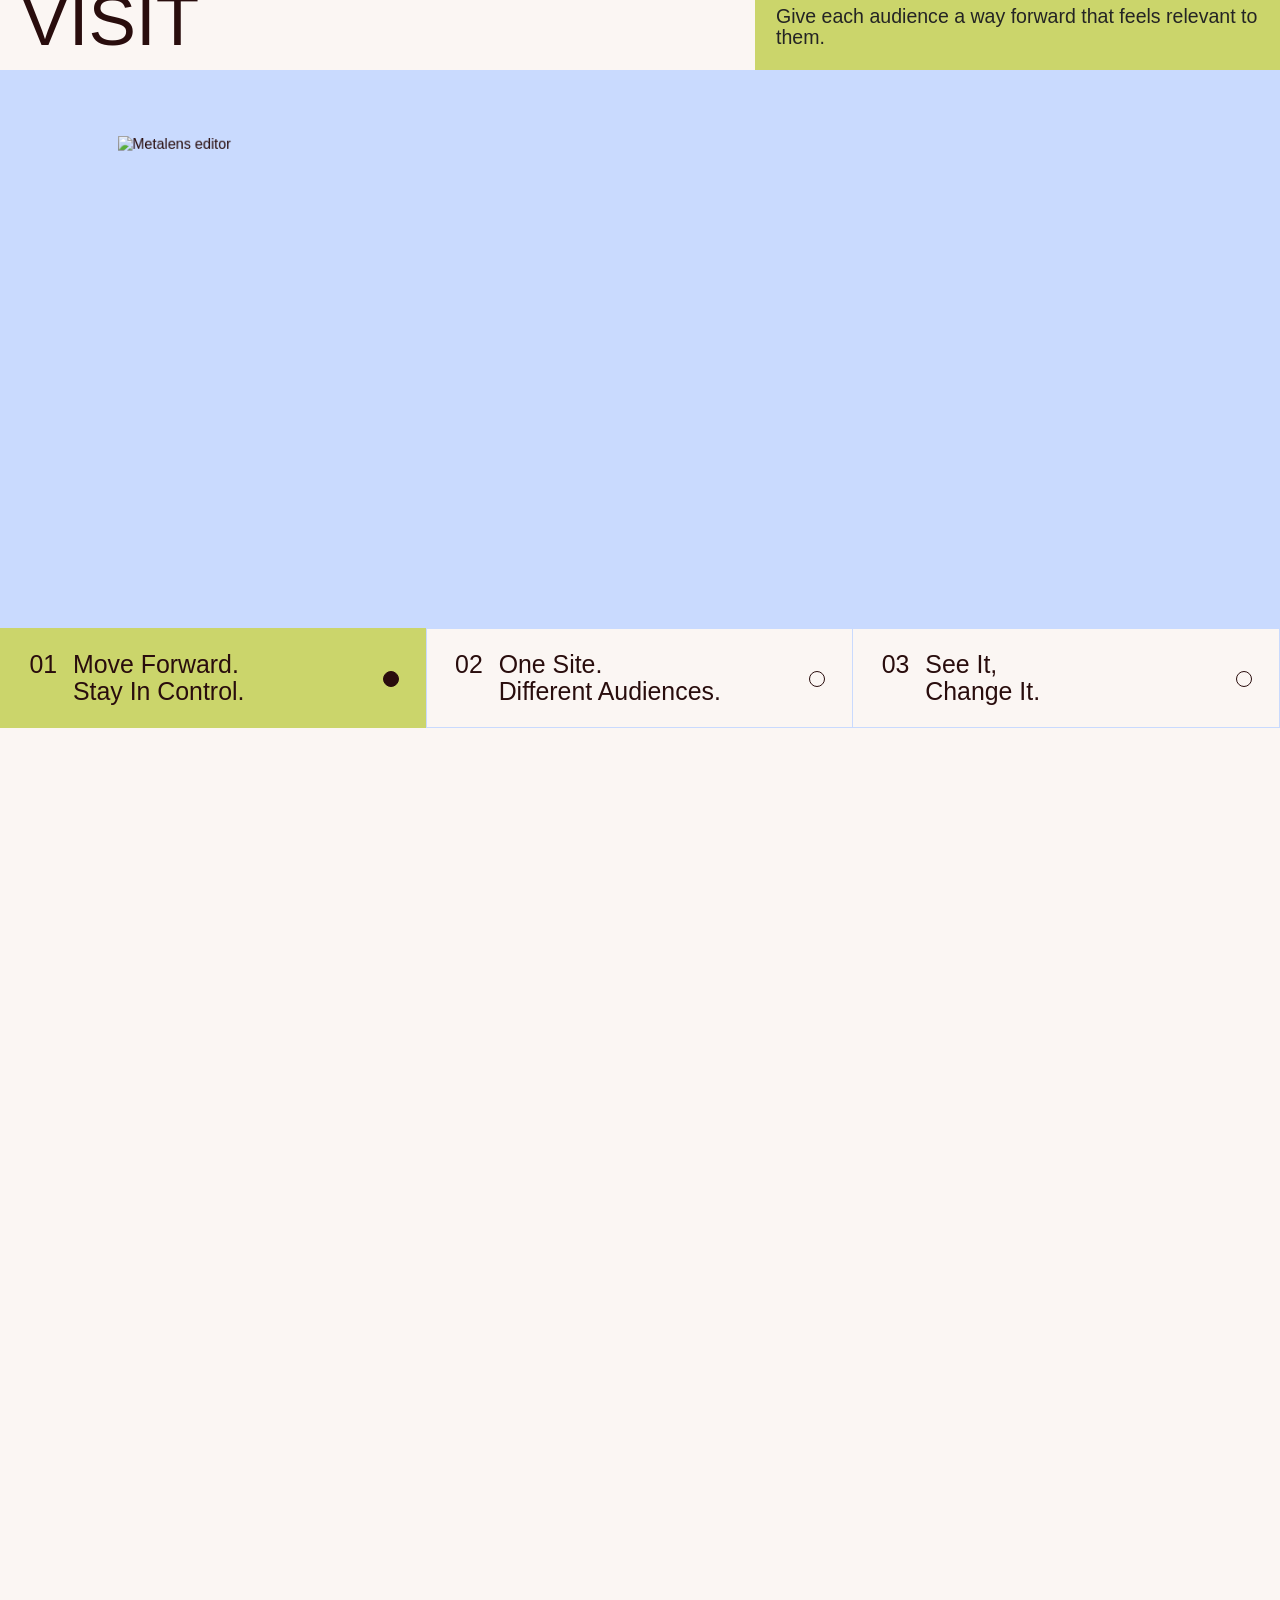
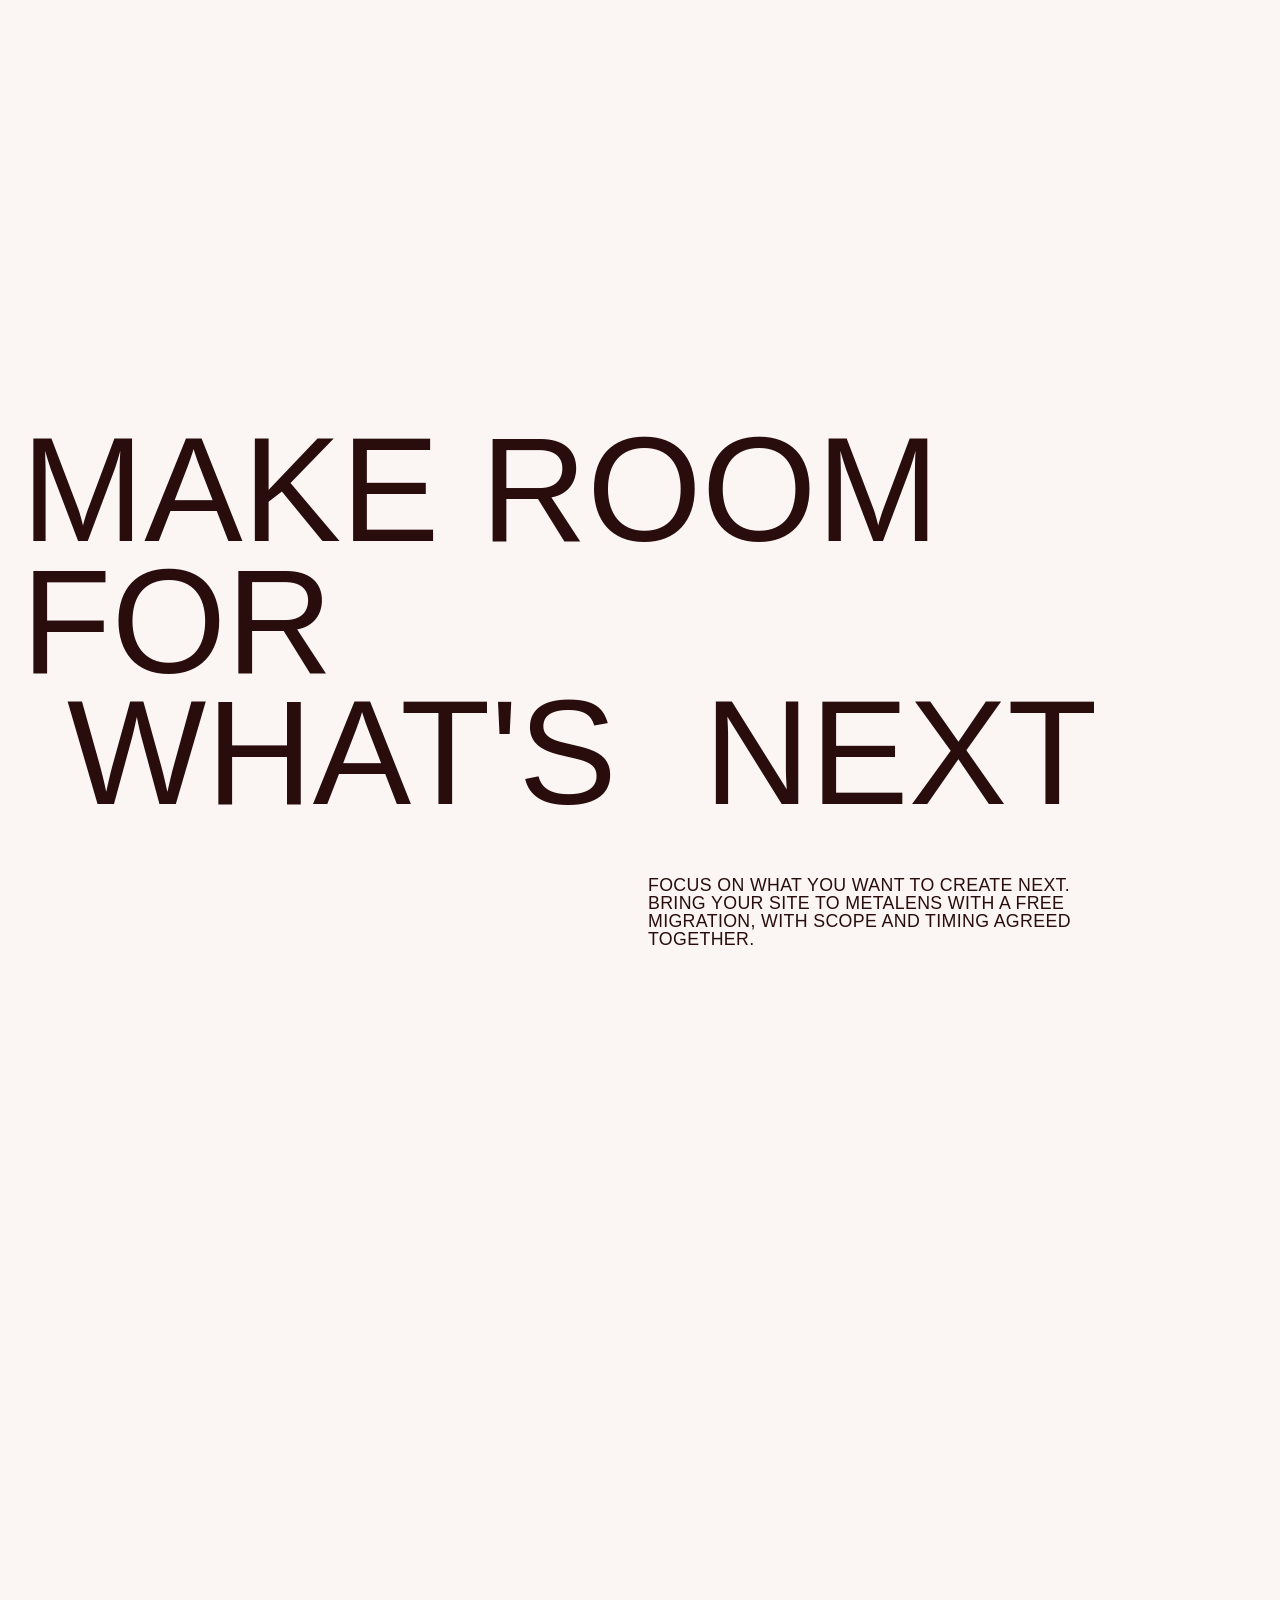
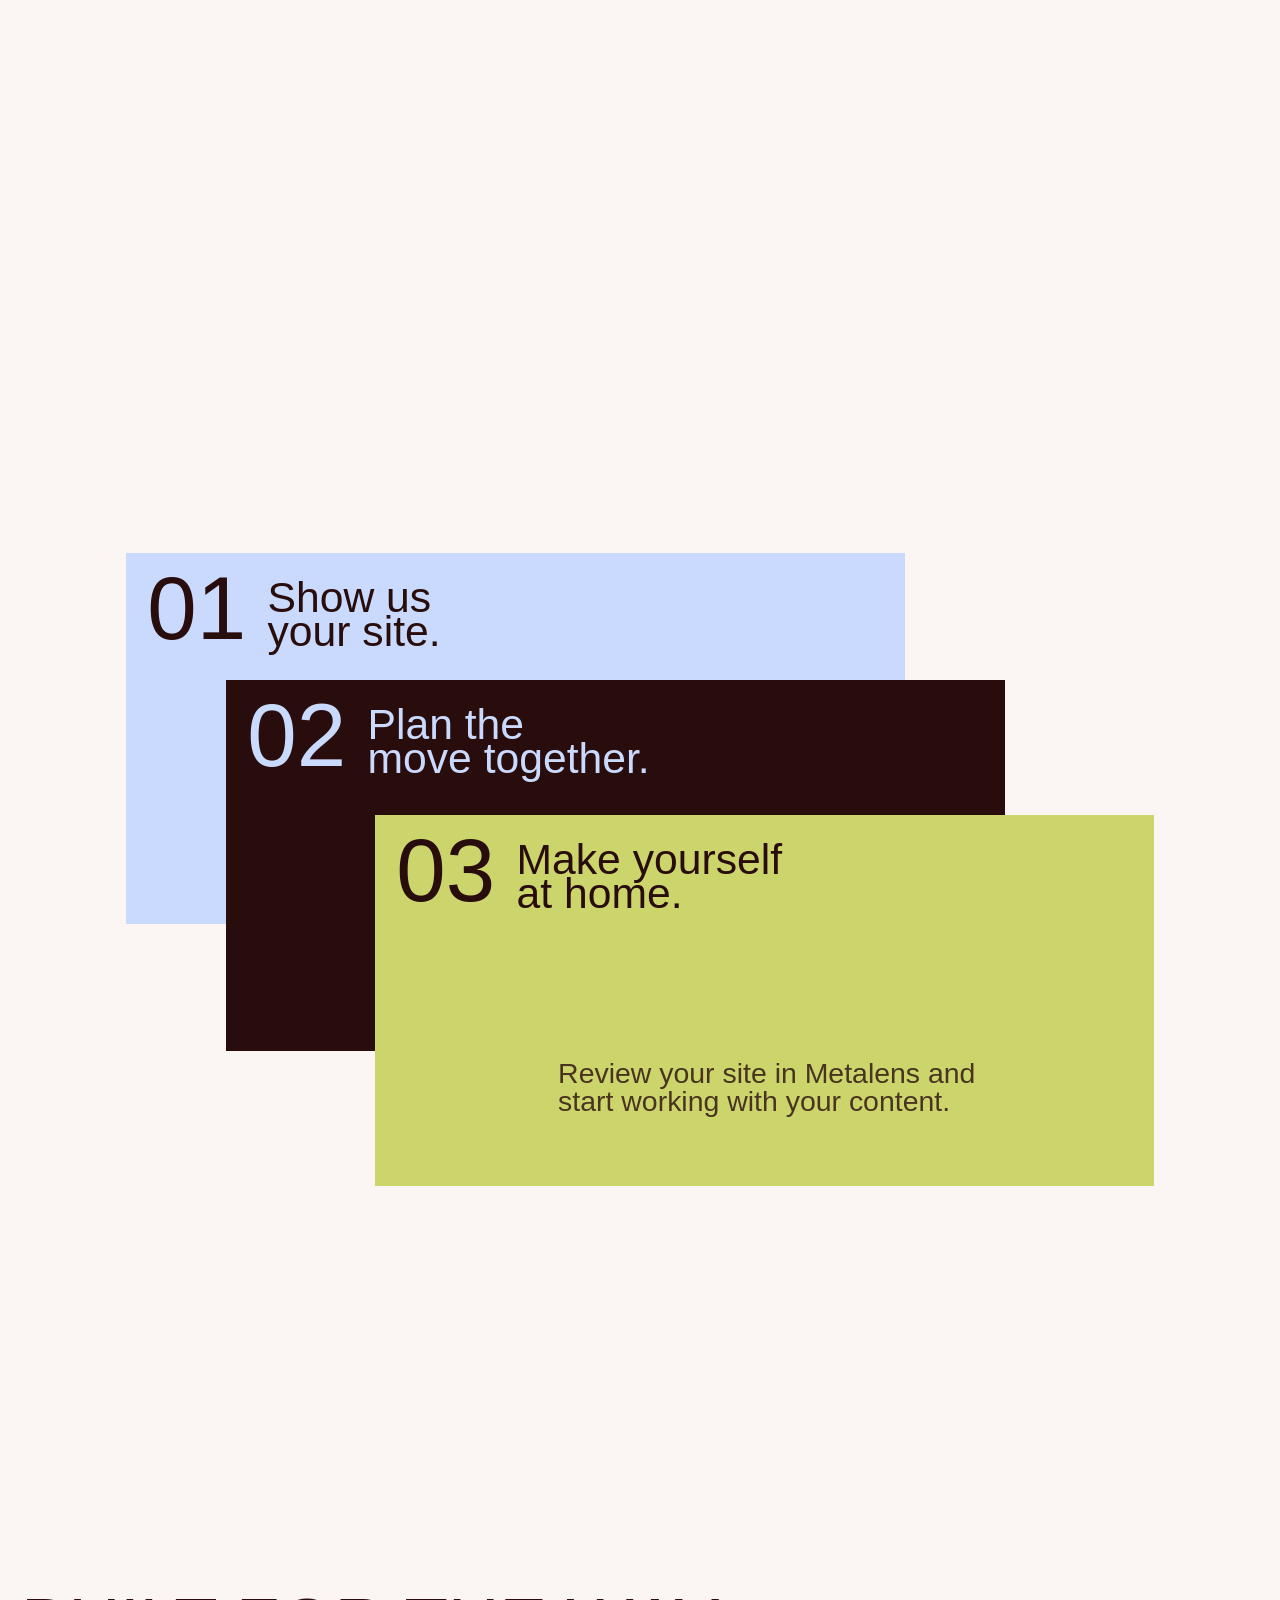
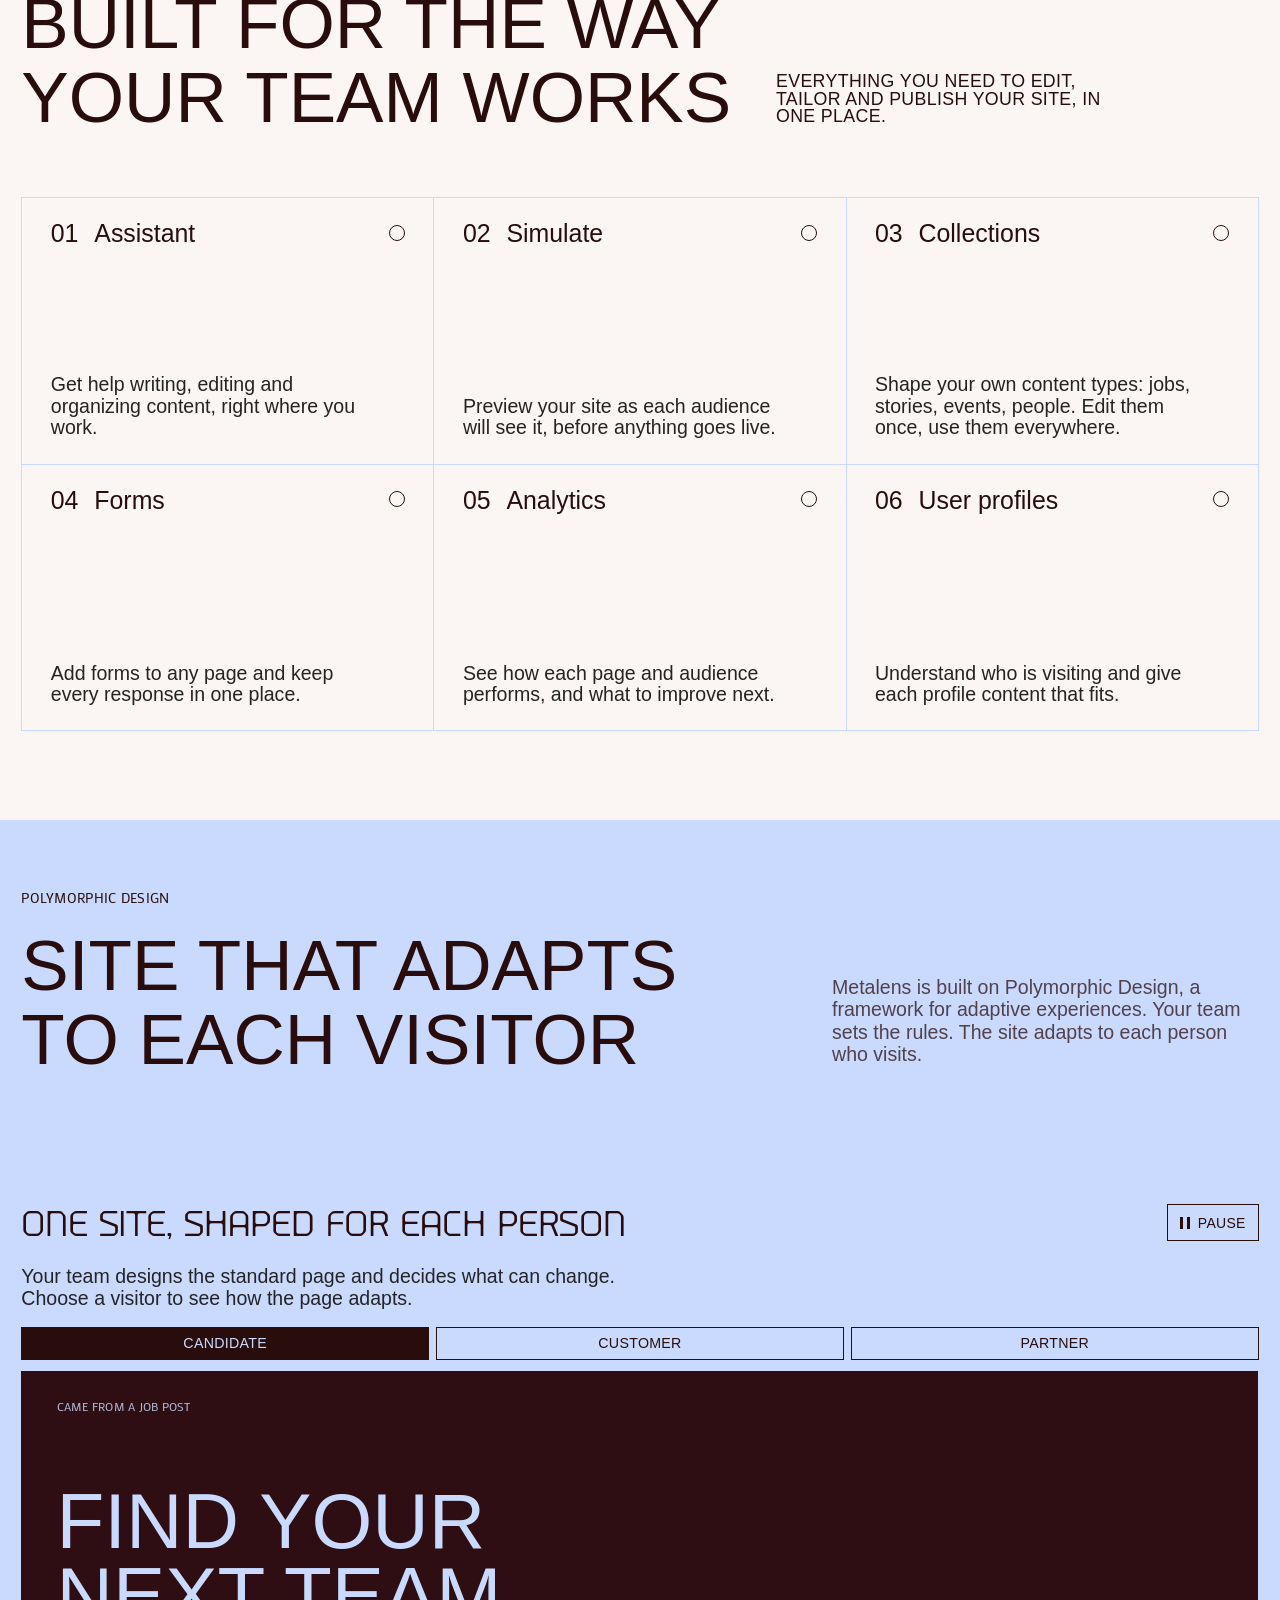
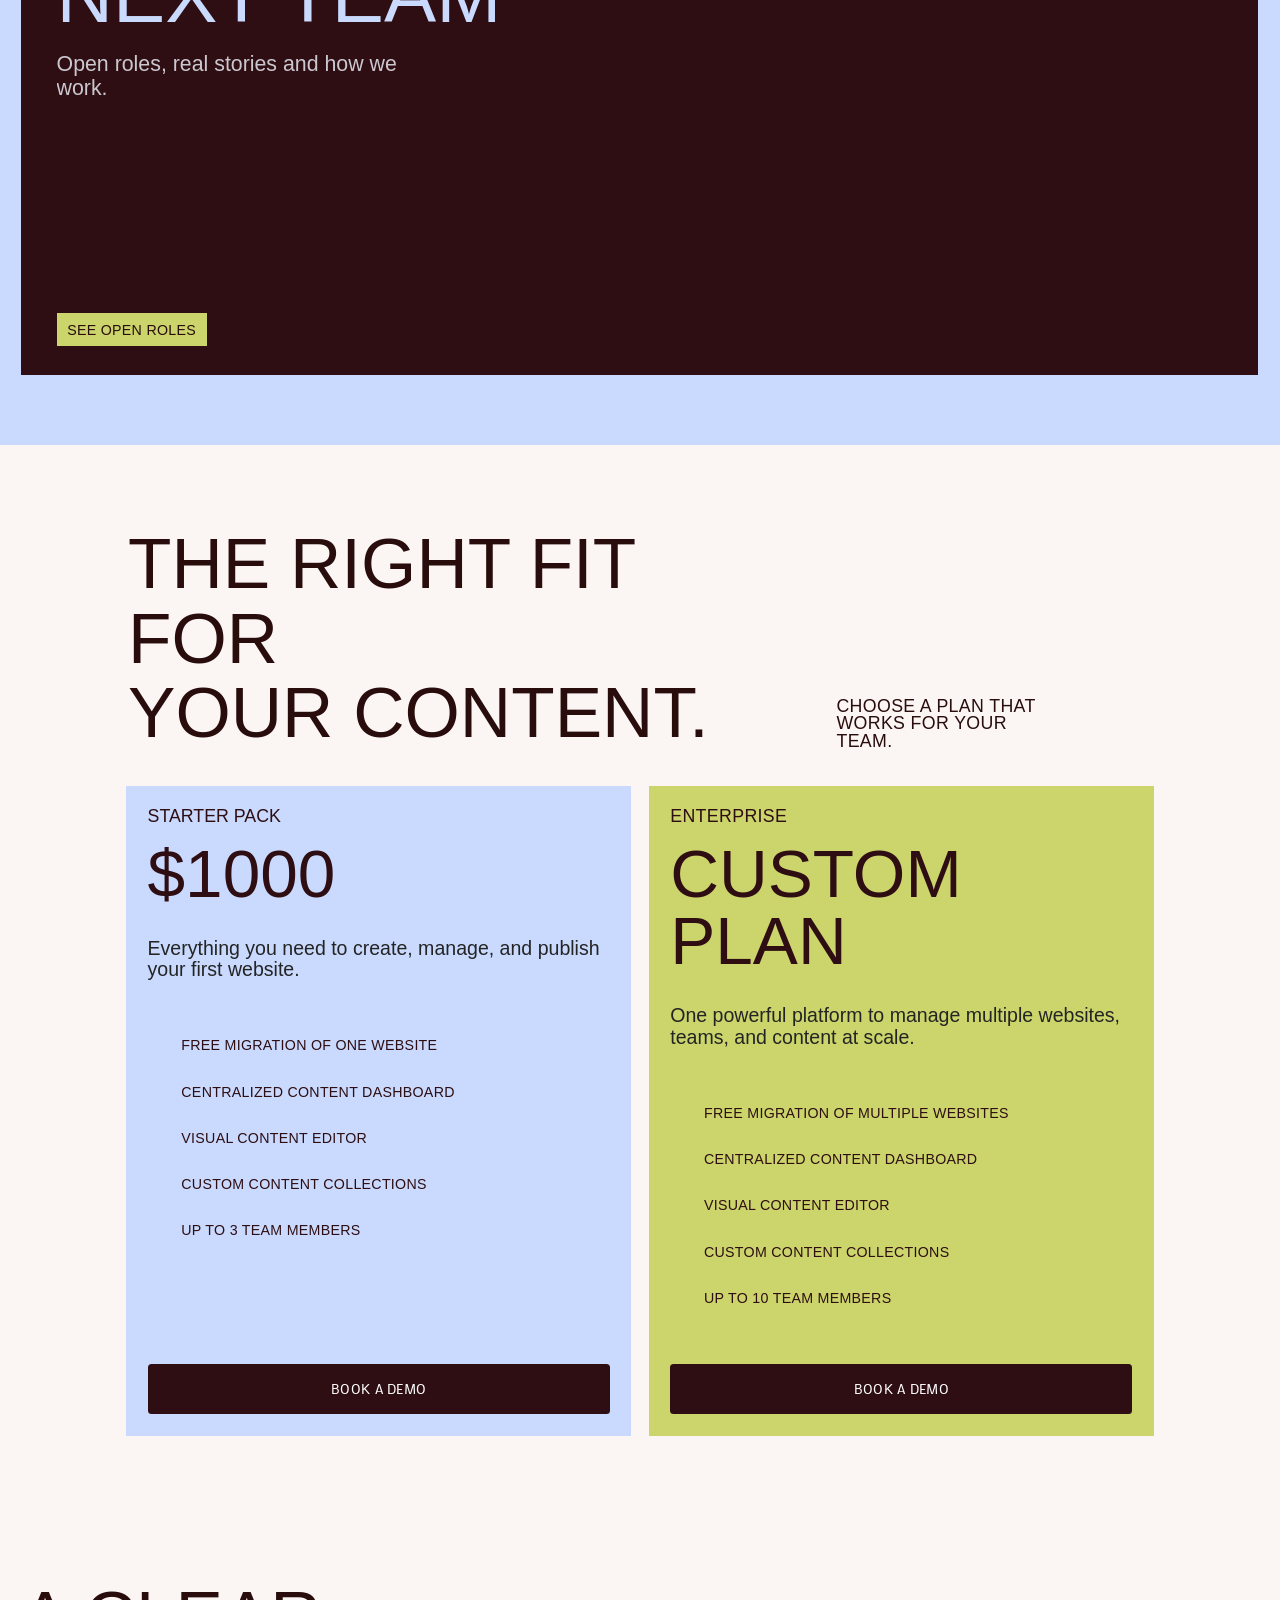
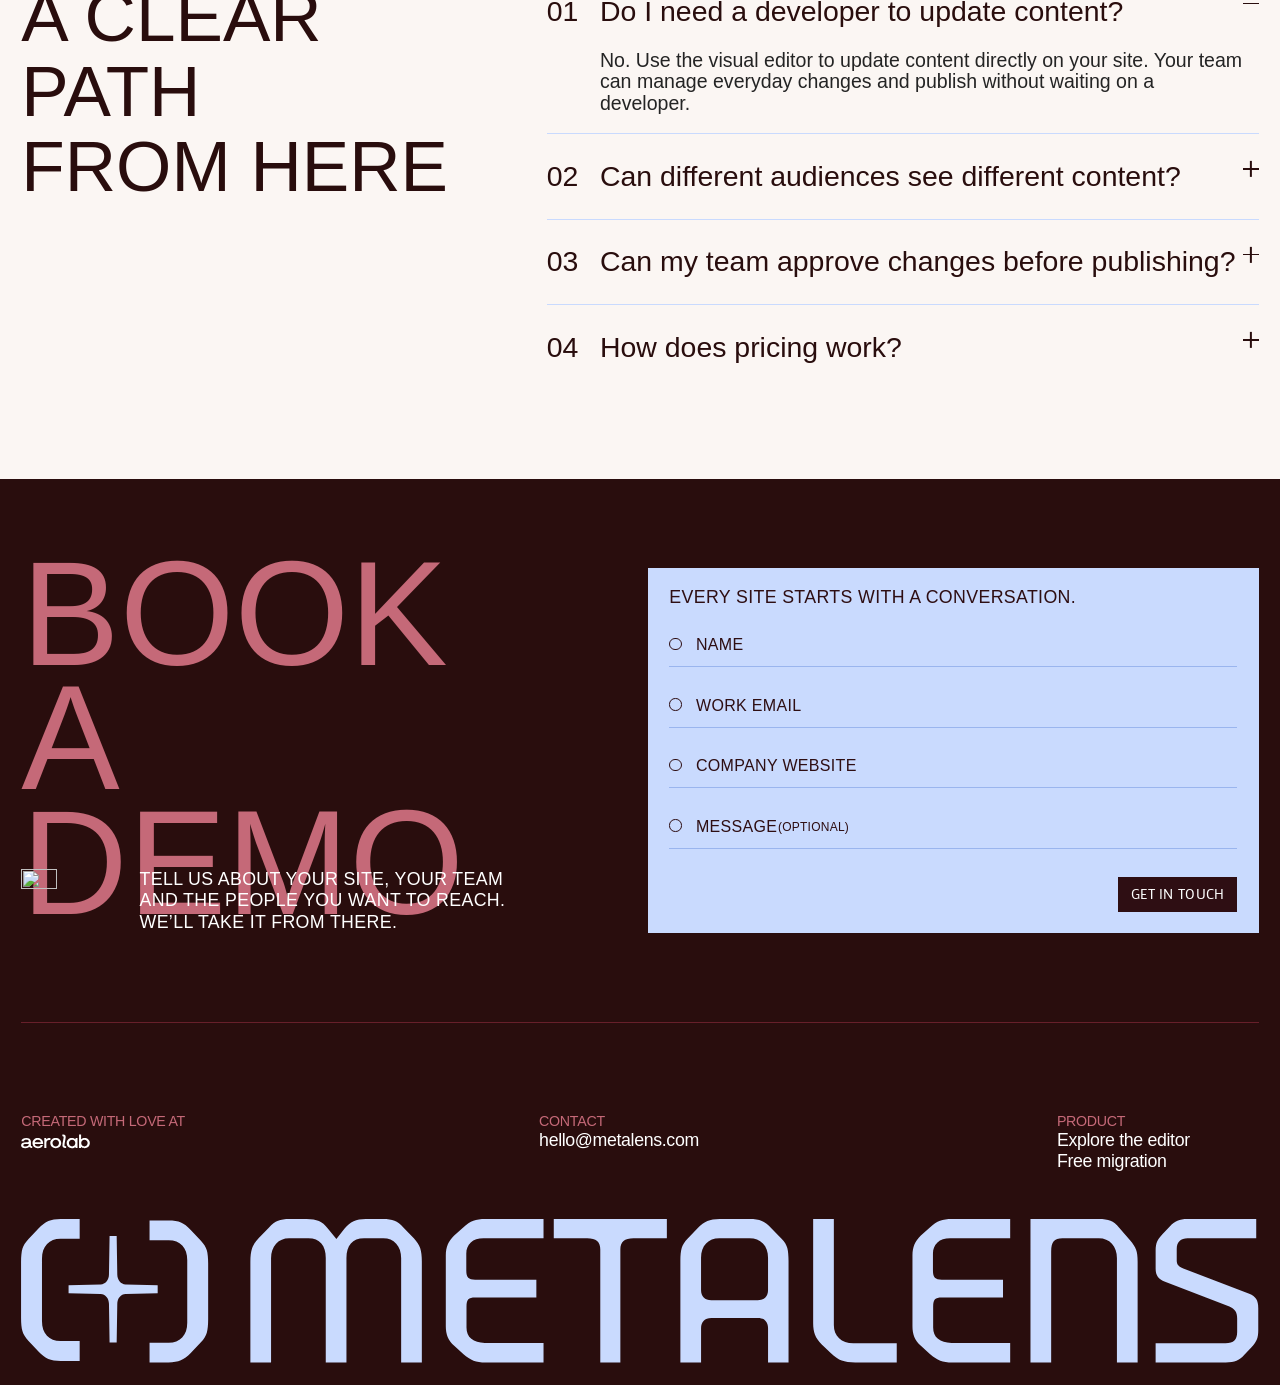
==== commit e8dc24e5: "Update Option B with animated Polymorphic module Use Option B as the main landing and align the Poly" ====
--- a/index.html
+++ b/index.html
@@ -10,7 +10,7 @@
   <link rel="preconnect" href="https://fonts.googleapis.com" />
   <link rel="preconnect" href="https://fonts.gstatic.com" crossorigin />
   <link href="https://fonts.googleapis.com/css2?family=Mako&display=swap" rel="stylesheet" />
-  <link rel="stylesheet" href="styles.css?v=24" />
+  <link rel="stylesheet" href="styles-b.css?v=17" />
   <script>
     /* unidad de escala: 1u = 1px del diseño 1440. Desktop crece con el ancho (siempre ocupa todo el ancho).
        Debajo de 1024 el layout compacto usa px reales (u = 1px). */
@@ -19,6 +19,9 @@
       function setU() {
         var w = r.clientWidth, h = window.innerHeight;
         var u = w >= 1024 ? w / 1440 : 1;   // solo el ancho manda: margen chico de borde a borde, como el diseño
+        /* arriba de 1440 (monitores grandes) se abre un margen lateral de a poco: en 1920 llega a ~190px por lado,
+           el mismo aire que tienen las cards de pricing; el contenido crece mucho menos y los fondos de color ya van a sangre (ver "Fondos a sangre" en el CSS) */
+        if (w > 1440) u = (w - 2 * .396 * (w - 1440)) / 1440;
         r.style.setProperty('--u', u + 'px');
       }
       setU();
@@ -152,6 +155,83 @@
     </div>
   </section>
 
+  <!-- B1 · FEATURES (opción B) -->
+  <section class="feats" id="features" aria-labelledby="feats-title">
+    <div class="feats__intro">
+      <h2 class="display-80" id="feats-title">Built for the way<br />your team works</h2>
+      <p class="feats__lead label-supreme">Everything you need to edit, tailor and publish your site, in one place.</p>
+    </div>
+    <div class="feats__grid">
+      <article class="feat feat--lime" style="--d:0">
+        <div class="feat__head"><span class="feat__num">01</span><h3 class="feat__title">Assistant</h3></div>
+        <i class="feat__dot"></i>
+        <p class="feat__body">Get help writing, editing and organizing content, right where you work.</p>
+      </article>
+      <article class="feat feat--sky" style="--d:1">
+        <div class="feat__head"><span class="feat__num">02</span><h3 class="feat__title">Simulate</h3></div>
+        <i class="feat__dot"></i>
+        <p class="feat__body">Preview your site as each audience will see it, before anything goes live.</p>
+      </article>
+      <article class="feat feat--dark" style="--d:2">
+        <div class="feat__head"><span class="feat__num">03</span><h3 class="feat__title">Collections</h3></div>
+        <i class="feat__dot"></i>
+        <p class="feat__body">Shape your own content types: jobs, stories, events, people. Edit them once, use them everywhere.</p>
+      </article>
+      <article class="feat feat--lime" style="--d:3">
+        <div class="feat__head"><span class="feat__num">04</span><h3 class="feat__title">Forms</h3></div>
+        <i class="feat__dot"></i>
+        <p class="feat__body">Add forms to any page and keep every response in one place.</p>
+      </article>
+      <article class="feat feat--sky" style="--d:4">
+        <div class="feat__head"><span class="feat__num">05</span><h3 class="feat__title">Analytics</h3></div>
+        <i class="feat__dot"></i>
+        <p class="feat__body">See how each page and audience performs, and what to improve next.</p>
+      </article>
+      <article class="feat feat--dark" style="--d:5">
+        <div class="feat__head"><span class="feat__num">06</span><h3 class="feat__title">User profiles</h3></div>
+        <i class="feat__dot"></i>
+        <p class="feat__body">Understand who is visiting and give each profile content that fits.</p>
+      </article>
+    </div>
+  </section>
+
+  <!-- B2 · POLYMORPHIC DESIGN -->
+  <section class="live" id="polymorphic" aria-labelledby="live-title">
+    <div class="live__surface">
+      <div class="live__intro">
+        <p class="label-mako">Polymorphic design</p>
+        <h2 class="display-80" id="live-title">Site that adapts<br />to each visitor</h2>
+        <p class="live__lead">Metalens is built on Polymorphic Design, a framework for adaptive experiences. Your team sets the rules. The site adapts to each person who visits.</p>
+      </div>
+      <article class="live__panel" data-cmp>
+        <header class="live__head">
+          <h3 class="live__name">One site, shaped for each person</h3>
+          <button class="live__playback" type="button" aria-label="Pause demo animation" aria-controls="visitor-preview" data-playing="true" hidden><span class="live__playback-icon" aria-hidden="true"></span><span class="live__playback-label">Pause</span></button>
+          <p class="live__description">Your team designs the standard page and decides what can change. Choose a visitor to see how the page adapts.</p>
+        </header>
+        <div class="aud__chips" role="tablist" aria-label="Visitor">
+          <button class="aud__chip is-on" id="visitor-candidate" role="tab" aria-selected="true" aria-controls="visitor-preview" tabindex="0" data-i="0">Candidate</button>
+          <button class="aud__chip" id="visitor-customer" role="tab" aria-selected="false" aria-controls="visitor-preview" tabindex="-1" data-i="1">Customer</button>
+          <button class="aud__chip" id="visitor-partner" role="tab" aria-selected="false" aria-controls="visitor-preview" tabindex="-1" data-i="2">Partner</button>
+        </div>
+        <div class="cmp is-adapted" id="visitor-preview" role="tabpanel" aria-labelledby="visitor-candidate" aria-live="off">
+          <div class="cmp__page cmp__page--std" aria-hidden="true">
+            <p class="cmp__tag">Standard</p>
+            <p class="cmp__title">Make every<br />visit count</p>
+            <p class="cmp__copy">A website that speaks to whoever arrives.</p>
+            <span class="cmp__cta">Explore</span>
+          </div>
+          <div class="cmp__page cmp__page--alt" aria-hidden="false">
+            <p class="cmp__tag"><span class="sw"><span style="--i:0">Came from a job post</span></span></p>
+            <p class="cmp__title"><span class="sw"><span style="--i:1">Find your</span></span><span class="sw"><span style="--i:2">next team</span></span></p>
+            <p class="cmp__copy"><span class="sw"><span style="--i:3">Open roles, real stories and how we work.</span></span></p>
+            <span class="cmp__cta"><span class="sw"><span style="--i:4">See open roles</span></span></span>
+          </div>
+        </div>
+      </article>
+    </div>
+  </section>
+
   <!-- 6 · PRICING -->
   <section class="pricing" id="pricing" aria-labelledby="pricing-title">
     <div class="pricing__intro">
@@ -283,6 +363,6 @@
   </footer>
 
 
-  <script src="animations.js?v=24"></script>
+  <script src="animations-b.js?v=12"></script>
 </body>
 </html>
--- a/styles-b.css
+++ b/styles-b.css
@@ -0,0 +1,849 @@
+/* ───────────── Fuentes ───────────── */
+@font-face { font-family: "Edsonna"; src: url("fonts/edsonna-medium.ttf") format("truetype"); font-weight: 500; font-display: swap; }
+@font-face { font-family: "Edsonna"; src: url("fonts/edsonna-regular.ttf") format("truetype"); font-weight: 400; font-display: swap; }
+@font-face { font-family: "Supreme"; src: url("fonts/Supreme-Regular.otf") format("opentype"); font-weight: 400; font-display: swap; }
+@font-face { font-family: "Supreme"; src: url("fonts/Supreme-Medium.otf") format("opentype"); font-weight: 500; font-display: swap; }
+
+/* ───────────── Tokens ───────────── */
+:root {
+  --ink: #290d0d;        /* bordó casi negro */
+  --wine: #2e0e13;       /* fondo footer */
+  --wine-2: #671f2a;     /* líneas decorativas */
+  --rose: #ab3a4b;
+  --rose-text: #c56978;  /* texto sobre el fondo oscuro */
+  --sky: #c9dafe;        /* celeste */
+  --sky-2: #9ab5ee;      /* líneas del form */
+  --lime: #cbd56b;
+  --paper: #fbf6f3;
+  --snow: #f1f6ff;
+  --text: #242424;
+
+  /* 1u = 1px del diseño en 1440. El JS lo recalcula según el ancho: el layout siempre ocupa todo el ancho. */
+  --u: calc(100vw / 1440);
+  --pad: calc(24 * var(--u));
+  --display: "Edsonna", sans-serif;
+  --sans: "Supreme", sans-serif;
+  --mako: "Mako", sans-serif;
+}
+
+* { box-sizing: border-box; margin: 0; padding: 0; }
+html { -webkit-font-smoothing: antialiased; }
+body { background: var(--paper); color: var(--ink); font-family: var(--sans); }
+img { display: block; }
+a { color: inherit; text-decoration: none; }
+section, header, footer { position: relative; width: calc(1440 * var(--u)); margin: 0 auto; }
+
+/* ───────────── Utilidades tipográficas ───────────── */
+.display-166 { font: 500 calc(166 * var(--u))/calc(148 * var(--u)) var(--display); text-transform: uppercase; }
+.display-80  { font: 500 calc(80 * var(--u))/calc(84 * var(--u)) var(--display); text-transform: uppercase; }
+.label-mako  { font: 400 calc(16 * var(--u))/calc(16 * var(--u)) var(--mako); letter-spacing: .02em; text-transform: uppercase; }
+.label-supreme { font: 500 calc(20 * var(--u))/calc(20 * var(--u)) var(--sans); letter-spacing: .02em; text-transform: uppercase; }
+
+.btn {
+  display: inline-flex; align-items: center; justify-content: center;
+  height: calc(37 * var(--u)); padding: 0 calc(9 * var(--u));
+  font: 400 calc(16 * var(--u))/calc(30 * var(--u)) var(--sans); letter-spacing: .02em; text-transform: uppercase;
+  border: 0; cursor: pointer; transition: transform .2s, filter .2s;
+}
+.btn--lime { background: var(--lime); color: var(--ink); }
+.btn--dark { background: var(--wine); color: #fff; font-family: var(--mako); width: calc(134 * var(--u)); height: calc(39 * var(--u)); }
+
+/* ───────────── 1 · Hero ───────────── */
+.hero { height: calc(740 * var(--u)); background: var(--ink); color: var(--sky); overflow: hidden; }
+.nav { position: absolute; top: calc(24 * var(--u)); left: var(--pad); right: var(--pad); height: calc(37 * var(--u)); display: flex; align-items: center; justify-content: space-between; }
+.nav__links { display: flex; align-items: center; gap: calc(24 * var(--u)); }
+.nav__links a:not(.btn) { color: #fff; font: 400 calc(16 * var(--u))/calc(30 * var(--u)) var(--sans); letter-spacing: .02em; text-transform: uppercase; }
+.nav__toggle, .hero__mobile-break { display: none; }
+
+.hero__sparkle { position: absolute; left: calc(31 * var(--u)); top: calc(350 * var(--u)); width: calc(40 * var(--u)); height: auto; }
+.nav__logo svg { width: calc(212 * var(--u)); height: auto; }
+.hero__kicker { position: absolute; left: calc(84 * var(--u)); top: calc(393 * var(--u)); font: 400 calc(20 * var(--u))/calc(20 * var(--u)) var(--mako); letter-spacing: .02em; color: var(--snow); }
+
+.hero__title { font: 500 calc(166 * var(--u))/calc(171.5 * var(--u)) var(--display); text-transform: uppercase; }
+/* En pantallas anchas el titular sube, dejando al menos 31u bajo el nav.
+   En formatos muy bajos el hero puede superar el viewport para no recortar el texto. */
+@media (min-width: 1024px) {
+  .hero { --hshift: clamp(calc(-220 * var(--u)), calc(100vh - 740 * var(--u)), 0px); height: calc(740 * var(--u) + var(--hshift)); }
+  .hero__title { position: relative; top: var(--hshift); }
+  .hero__sparkle { top: calc(350 * var(--u) + var(--hshift)); }
+  .hero__kicker { top: calc(393 * var(--u) + var(--hshift)); }
+}
+.hero__title > span { position: absolute; white-space: nowrap; text-align: right; }
+/* tops compensados: en Figma esas cajas miden calc(116 * var(--u)) y el glifo arranca pegado arriba */
+.hero__make  { left: calc(300 * var(--u)); top: calc(312 * var(--u)); width: calc(501 * var(--u)); }
+.hero__every { left: calc(873 * var(--u)); top: calc(315 * var(--u)); width: calc(491 * var(--u)); line-height: calc(169.4 * var(--u)); }
+.hero__line2 { left: calc(24 * var(--u));  top: calc(488 * var(--u)); width: calc(1392 * var(--u)); }
+.hero__br { position: absolute; top: calc(321 * var(--u)); width: calc(46 * var(--u)); height: calc(169 * var(--u)); }
+.hero__br--l { left: calc(846 * var(--u)); }
+.hero__br--r { left: calc(1356 * var(--u)); }
+
+/* ───────────── 2 · Intro ───────────── */
+.intro { height: calc(658 * var(--u)); background: var(--ink); }
+.tag { position: absolute; left: calc(720 * var(--u)); top: calc(100 * var(--u)); height: calc(62 * var(--u)); display: flex; color: var(--snow); }
+.tag img { width: calc(14 * var(--u)); height: calc(62 * var(--u)); }
+.tag p { width: calc(352 * var(--u)); padding: calc(14 * var(--u)) 0 0 calc(23 * var(--u)); font: 500 calc(20 * var(--u))/calc(20 * var(--u)) var(--sans); letter-spacing: .02em; text-transform: uppercase; }
+.intro__text { position: absolute; left: var(--pad); top: calc(262 * var(--u)); width: calc(1392 * var(--u)); font: 400 calc(80 * var(--u))/calc(80 * var(--u)) var(--sans); letter-spacing: -.02em; }
+.intro__text .dim { color: rgb(241 246 255 / .5); }
+.intro__text .hl  { color: var(--sky); }
+
+/* ───────────── 3 · Person ───────────── */
+.person { height: calc(481 * var(--u)); display: grid; grid-template-columns: calc(849 * var(--u)) calc(591 * var(--u)); }
+.person__left, .person__right { padding: var(--pad); display: flex; flex-direction: column; justify-content: space-between; }
+.person__left { background: var(--paper); }
+.person__left .display-80 { margin-bottom: calc(-11 * var(--u)); }
+.person__right { background: var(--lime); }
+.person__right > img, .demo__note img { width: calc(40 * var(--u)); height: auto; }
+.col__aerolab { display: inline-block; width: calc(78 * var(--u)); }
+.col__aerolab .al { display: block; width: calc(102 * 78 / 78.8 * var(--u)); height: auto; overflow: visible; }
+.person__copy { font: 400 calc(22 * var(--u))/1.1 var(--sans); color: var(--text); display: grid; gap: calc(24 * var(--u)); }
+
+/* ───────────── 4 · Product ───────────── */
+/* el editor siempre apoya contra los steps (como en Figma): si la pantalla es baja,
+   se achica junto con el escenario en vez de dejar un hueco celeste debajo */
+.product__stage { --sh: min(calc(627 * var(--u)), calc(100vh - calc(113 * var(--u)))); height: var(--sh); background: var(--sky); overflow: hidden; position: relative; }
+.product__editor { position: absolute; bottom: 0; width: calc(var(--sh) * 1306 / 627); left: calc(50% - var(--sh) * 653 / 627); height: auto; }
+.product__tabs { display: grid; grid-template-columns: repeat(3, calc(480 * var(--u))); height: calc(113 * var(--u)); }
+
+/* steps: apagados = borde celeste + punto hueco; encendidos = color pleno, por corte (sin transición) */
+.ptab {
+  position: relative; isolation: isolate; overflow: hidden;
+  padding: calc(25 * var(--u)) 0 0 calc(32 * var(--u)); display: flex; gap: calc(16 * var(--u)); text-align: left;
+  border: 1px solid var(--sky); margin-left: -1px; background: transparent;
+  color: var(--ink); font: inherit; cursor: pointer;
+  transition: color .5s var(--ease, ease);
+}
+.ptab:first-child { margin-left: 0; }
+.ptab::before {
+  content: ""; position: absolute; inset: -1px; z-index: -1;
+  transform: scaleX(0); transform-origin: 0 50%;
+  transition: transform .7s cubic-bezier(.2,.7,.1,1);
+}
+.ptab.is-on::before { transform: scaleX(1); }
+.ptab--lime::before { background: var(--lime); }
+.ptab--sky::before  { background: var(--sky); }
+.ptab--dark::before { background: var(--ink); }
+.ptab--dark.is-on { color: #fff; }
+.ptab__num { font: 500 calc(28 * var(--u))/1.1 var(--display); min-width: calc(33 * var(--u)); transition: color .5s; }
+.ptab--dark.is-on .ptab__num { color: var(--sky); }
+.ptab__txt { font: 400 calc(28 * var(--u))/1.1 var(--sans); }
+.ptab__dot {
+  position: absolute; left: calc(430 * var(--u)); top: calc(48 * var(--u)); width: calc(18 * var(--u)); height: calc(18 * var(--u)); border-radius: 50%;
+  border: 1px solid currentColor; background: transparent; transition: background .4s, border-color .4s;
+}
+.ptab.is-on .ptab__dot { background: var(--ink); border-color: var(--ink); }
+.ptab--dark.is-on .ptab__dot { background: var(--lime); border-color: var(--lime); }
+.ptab:focus-visible { outline: calc(2 * var(--u)) solid var(--ink); outline-offset: calc(-4 * var(--u)); }
+
+/* pista de scroll del producto: queda fija mientras avanzan los steps */
+/* si la ventana mide menos de 740 el bloque se achica para que los steps nunca queden cortados */
+.product { height: calc(min(calc(740 * var(--u)), 100vh) + var(--product-track, calc(1400 * var(--u)))); }
+.product__pin { position: sticky; top: max(calc(0 * var(--u)), calc(50vh - calc(370 * var(--u)))); }
+.reduce .product, html:not(.js) .product { height: auto; }
+
+/* ───────────── B1 · Features (opción B) ─────────────
+   Misma gramática que los steps del producto: celdas con borde celeste, número Edsonna + título Supreme,
+   punto hueco. Sin hover: no son clickeables. */
+.feats { padding: calc(100 * var(--u)) var(--pad); background: var(--paper); }
+.feats__intro { display: grid; grid-template-columns: calc(849 * var(--u)) 1fr; align-items: end; }
+.feats__intro .display-80 { margin-bottom: calc(-11 * var(--u)); }
+.feats__lead { width: calc(400 * var(--u)); }
+.feats__grid { margin-top: calc(80 * var(--u)); border-top: 1px solid var(--sky); border-left: 1px solid var(--sky); display: grid; grid-template-columns: repeat(3, minmax(0, 1fr)); }
+.feat {
+  position: relative; isolation: isolate; overflow: hidden; min-height: calc(300 * var(--u));
+  display: flex; flex-direction: column; justify-content: space-between; gap: calc(48 * var(--u));
+  padding: calc(25 * var(--u)) calc(32 * var(--u)) calc(28 * var(--u));
+  border-right: 1px solid var(--sky); border-bottom: 1px solid var(--sky); color: var(--ink); transition: color .5s var(--ease);
+}
+.feat::before { content: ""; position: absolute; inset: 0; z-index: -1; transform: scaleX(0); transform-origin: 0 50%; transition: transform .7s var(--ease); }
+.feat--lime::before { background: var(--lime); }
+.feat--sky::before  { background: var(--sky); }
+.feat--dark::before { background: var(--ink); }
+.feat__head { display: flex; gap: calc(16 * var(--u)); padding-right: calc(40 * var(--u)); }
+.feat__num { font: 500 calc(28 * var(--u))/1.1 var(--display); min-width: calc(33 * var(--u)); transition: color .5s; }
+.feat__title { font: 400 calc(28 * var(--u))/1.1 var(--sans); }
+.feat__dot { position: absolute; right: calc(32 * var(--u)); top: calc(30 * var(--u)); width: calc(18 * var(--u)); height: calc(18 * var(--u)); border-radius: 50%; border: 1px solid currentColor; transition: background .4s, border-color .4s; }
+.feat__body { max-width: calc(360 * var(--u)); font: 400 calc(22 * var(--u))/1.1 var(--sans); color: var(--text); transition: color .5s; }
+
+/* ───────────── B2 · Polymorphic Design · Figma 789:64 ───────────── */
+.live { padding: calc(80 * var(--u)) 0; background: var(--sky); color: var(--ink); }
+.live__surface { padding: 0 var(--pad); }
+.live__intro { display: grid; grid-template-columns: minmax(0, 1fr) calc(480 * var(--u)); gap: calc(40 * var(--u)) calc(10 * var(--u)); align-items: end; }
+.live__intro .label-mako { grid-column: 1 / -1; }
+.live__intro .display-80 { min-width: 0; height: calc(140 * var(--u)); display: flex; flex-direction: column; justify-content: center; }
+.live__intro .display-80 .line { flex-shrink: 0; }
+.live__lead { font: 400 calc(22 * var(--u))/1.15 var(--sans); color: rgb(41 13 13 / .75); text-box-trim: trim-both; text-box-edge: cap alphabetic; }
+.live__panel { margin-top: calc(156 * var(--u)); min-width: 0; display: flex; flex-direction: column; gap: calc(12 * var(--u)); }
+.live__head { width: 100%; margin: 0 0 calc(8 * var(--u)); display: grid; grid-template-columns: minmax(0, 1fr) auto; align-items: center; gap: calc(28 * var(--u)) 20px; }
+.live__name { flex: 1; min-width: 0; font: 400 calc(40 * var(--u))/1 var(--display); text-transform: uppercase; }
+.live__description { grid-column: 1 / -1; width: min(100%, calc(684 * var(--u))); font: 400 calc(22 * var(--u))/1.1 var(--sans); color: var(--text); }
+.live__panel .cmp { height: calc(679 * var(--u)); }
+.live__panel .cmp__page { padding: calc(32 * var(--u)) calc(40 * var(--u)); gap: calc(22 * var(--u)); }
+.live__panel .cmp__page--std { background: #fff; }
+.live__panel .cmp__title { margin-top: calc(56 * var(--u)); font-size: calc(88 * var(--u)); }
+.live__panel .cmp__copy { font-size: calc(24 * var(--u)); max-width: calc(420 * var(--u)); }
+
+/* personas */
+.aud__chips { display: flex; gap: calc(8 * var(--u)); }
+.aud__chip {
+  flex: 1; min-width: 0;
+  height: calc(37 * var(--u)); padding: 0 calc(14 * var(--u)); border: 1px solid var(--ink); background: transparent; color: var(--ink);
+  font: 500 calc(16 * var(--u))/1 var(--sans); letter-spacing: .02em; text-transform: uppercase; cursor: pointer;
+  transition: background-color .35s var(--ease), color .35s var(--ease);
+}
+.aud__chip.is-on { background: var(--ink); color: var(--sky); }
+.aud__chip:focus-visible { outline: 2px solid var(--ink); outline-offset: 3px; }
+
+/* Demo: una página completa pasa de estándar a personalizada. */
+.live__playback { flex-shrink: 0; display: inline-flex; align-items: center; justify-content: center; gap: 8px; min-height: 37px; padding: 0 12px; border: 1px solid var(--ink); background: transparent; color: var(--ink); font: 500 14px/1 var(--sans); text-transform: uppercase; letter-spacing: .02em; cursor: pointer; }
+.live__playback[hidden] { display: none; }
+.live__playback:focus-visible { outline: 2px solid var(--ink); outline-offset: 3px; }
+.live__playback-icon { width: 10px; height: 12px; border-left: 3px solid currentColor; border-right: 3px solid currentColor; }
+.live__playback[data-playing="false"] .live__playback-icon { width: 0; height: 0; margin-left: 2px; border: 6px solid transparent; border-left: 9px solid currentColor; border-right: 0; }
+.cmp { position: relative; height: calc(330 * var(--u)); container-type: inline-size; overflow: hidden; background: #fff; }
+.cmp__page { position: absolute; inset: 0; padding: calc(28 * var(--u)) calc(32 * var(--u)); display: flex; flex-direction: column; align-items: flex-start; gap: calc(18 * var(--u)); }
+.cmp__page--std { background: #fff; color: var(--ink); opacity: 1; transition: opacity 240ms cubic-bezier(.4, 0, 1, 1); }
+.cmp__page--alt { background: var(--wine); color: var(--sky); opacity: 0; pointer-events: none; transition: opacity 600ms cubic-bezier(.22, 1, .36, 1); }
+.cmp.is-adapted .cmp__page--std { opacity: 0; }
+.cmp.is-adapted .cmp__page--alt { opacity: 1; pointer-events: auto; }
+.cmp__tag { align-self: stretch; font: 400 calc(14 * var(--u))/1.2 var(--mako); letter-spacing: .02em; text-transform: uppercase; opacity: .7; }
+.cmp__page--alt .cmp__tag { opacity: .85; }
+.cmp__title { margin-top: calc(30 * var(--u)); font: 500 calc(56 * var(--u))/.95 var(--display); text-transform: uppercase; }
+.cmp__copy { font: 400 calc(20 * var(--u))/1.15 var(--sans); color: var(--text); }
+.cmp__page--alt .cmp__copy { color: rgb(241 246 255 / .8); }
+.cmp__cta { margin-top: auto; flex-shrink: 0; display: inline-flex; align-items: center; height: calc(37 * var(--u)); padding: 0 calc(12 * var(--u)); background: var(--lime); color: var(--ink); font: 400 calc(16 * var(--u))/1 var(--sans); letter-spacing: .02em; text-transform: uppercase; }
+.cmp__page--std .cmp__cta { background: transparent; box-shadow: inset 0 0 0 1px var(--ink); }
+.sw { display: block; overflow: hidden; }
+.sw > span { display: inline-block; }
+.cmp__page--alt .sw > span { opacity: 0; transform: translateY(16px); transition: transform 240ms cubic-bezier(.4, 0, 1, 1), opacity 180ms cubic-bezier(.4, 0, 1, 1); }
+.cmp.is-adapted .sw > span { opacity: 1; transform: none; transition-duration: 520ms, 380ms; transition-timing-function: cubic-bezier(.22, 1, .36, 1); transition-delay: calc(60ms + var(--i) * 35ms); }
+.cmp.is-instant .cmp__page, .cmp.is-instant .sw > span { transition: none; }
+@media (prefers-reduced-motion: reduce) {
+  .cmp .cmp__page, .cmp .sw > span, .aud__chip { transition: none; }
+  .cmp .sw > span { transform: none; }
+}
+
+.sig { display: flex; flex-direction: column; gap: calc(16 * var(--u)); }
+.js:not(.reduce) .feat[data-reveal], .js:not(.reduce) .live__panel[data-reveal] { transition-delay: calc(var(--d, 0) * 80ms) !important; }
+
+/* ───────────── 5 · Migration ───────────── */
+.migration { padding: calc(80 * var(--u)) var(--pad) calc(80 * var(--u)); background: var(--paper); z-index: 2; }
+.migration .display-166 { margin-top: calc(-22 * var(--u)); }
+.migration__lead { margin: calc(66 * var(--u)) 0 0 calc(705 * var(--u)); width: calc(507 * var(--u)); font: 500 calc(20 * var(--u))/calc(20 * var(--u)) var(--sans); letter-spacing: .02em; text-transform: uppercase; }
+/* pista de scroll: el alto extra es el recorrido para que entren las 3 cards */
+.steps { position: relative; margin: calc(118 * var(--u)) calc(var(--pad) * -1) 0; width: calc(1440 * var(--u)); height: calc(calc(720 * var(--u)) + var(--track, calc(1500 * var(--u)))); }
+.steps__pin { position: sticky; top: max(24px, calc((100vh - calc(720 * var(--u)) * var(--fit, 1)) / 2)); height: calc(720 * var(--u)); }
+/* ventana baja: escala el grupo de cards desde arriba para que la 03 no quede cortada */
+@media (min-width: 1024px) { .steps__pin { transform: scale(var(--fit, 1)); transform-origin: 50% 0; } }
+.reduce .steps, html:not(.js) .steps { height: calc(720 * var(--u)); }
+.step { position: absolute; width: calc(876 * var(--u)); height: calc(417 * var(--u)); padding: calc(27 * var(--u)) calc(24 * var(--u)); }
+.step--1 { left: calc(142 * var(--u)); top: 0;     background: var(--sky); }
+.step--2 { left: calc(254 * var(--u)); top: calc(143 * var(--u)); background: var(--ink); color: var(--sky); }
+.step--3 { left: calc(422 * var(--u)); top: calc(295 * var(--u)); background: var(--lime); }
+.step__head { display: flex; gap: calc(24 * var(--u)); align-items: flex-start; }
+.step__num { font: 500 calc(100 * var(--u))/calc(72 * var(--u)) var(--display); }
+.step__head h3 { font: 400 calc(48 * var(--u))/.8 var(--sans); padding-top: calc(3 * var(--u)); }
+.step__plus { position: absolute; left: calc(168 * var(--u)); top: calc(208 * var(--u)); width: calc(20 * var(--u)); height: calc(23 * var(--u)); }
+/* cruz del sistema (Figma), pintada con el color del texto de cada card */
+.step__plus { background: currentColor; -webkit-mask: url("assets/plus-dark.svg") center / contain no-repeat; mask: url("assets/plus-dark.svg") center / contain no-repeat; }
+.step__body { position: absolute; left: calc(206 * var(--u)); top: calc(274 * var(--u)); width: calc(502 * var(--u)); font: 400 calc(32 * var(--u))/1 var(--sans); opacity: .8; }
+
+/* ───────────── 6 · Pricing ───────────── */
+.pricing { background: var(--paper); }
+.pricing__intro { display: flex; align-items: flex-end; gap: calc(110 * var(--u)); padding: calc(92 * var(--u)) var(--pad) 0 calc(144 * var(--u)); }
+.pricing__title {
+  width: calc(687 * var(--u)); flex: none;
+  font: 500 calc(80 * var(--u))/calc(84 * var(--u)) var(--display); text-transform: uppercase;
+  text-box-trim: trim-both; text-box-edge: cap alphabetic;
+}
+.pricing__lead {
+  width: calc(237 * var(--u));
+  text-box-trim: trim-both; text-box-edge: cap alphabetic;
+}
+.pricing__plans {
+  width: calc(1156 * var(--u)); margin: 0 auto; padding: calc(40 * var(--u)) 0 calc(80 * var(--u));
+  display: grid; grid-template-columns: repeat(2, minmax(0, 1fr)); gap: calc(20 * var(--u));
+}
+.price-card { min-width: 0; display: flex; flex-direction: column; color: var(--wine); }
+.price-card--starter { background: var(--sky); --pricing-rule: url("assets/pricing-rule-sky.svg"); }
+.price-card--enterprise { background: var(--lime); --pricing-rule: url("assets/pricing-rule-lime.svg"); }
+.price-card__intro { padding: calc(24 * var(--u)); }
+.price-card__name { font: 500 calc(20 * var(--u))/calc(20 * var(--u)) var(--sans); text-transform: uppercase; }
+.price-card--enterprise .price-card__name { letter-spacing: .02em; }
+.price-card__price {
+  margin-top: calc(16 * var(--u)); font: 500 calc(76 * var(--u))/1 var(--display); text-transform: uppercase;
+  text-box-trim: trim-both; text-box-edge: cap alphabetic;
+}
+.price-card__description {
+  margin-top: calc(34 * var(--u)); font: 400 calc(22 * var(--u))/1.1 var(--sans); color: var(--text);
+  text-box-trim: trim-both; text-box-edge: cap alphabetic;
+}
+.price-card__body {
+  flex: 1; display: flex; flex-direction: column; align-items: center; gap: calc(48 * var(--u));
+  padding: calc(24 * var(--u));
+}
+.price-card__features { width: calc(100% - 16 * var(--u)); list-style: none; }
+.price-card__features li {
+  position: relative; padding: calc(16 * var(--u)) 0 calc(16 * var(--u)) calc(30 * var(--u));
+  font: 500 calc(16 * var(--u))/calc(20 * var(--u)) var(--sans); letter-spacing: .02em; text-transform: uppercase;
+  background: var(--pricing-rule) left bottom / 100% calc(1 * var(--u)) no-repeat;
+}
+.price-card__features li::before {
+  content: ""; position: absolute; left: 0; top: calc(19 * var(--u));
+  width: calc(14 * var(--u)); height: calc(14 * var(--u));
+  background: url("assets/pricing-bullet.svg") center / contain no-repeat;
+}
+.price-card__cta { width: 100%; height: calc(56 * var(--u)); border-radius: calc(4 * var(--u)); margin-top: auto; }
+.price-card__cta:focus-visible { outline: 2px solid var(--wine); outline-offset: 4px; }
+.price-card--enterprise .price-card__cta { --roll-c: var(--lime); }   /* en la card verde, el texto del hover toma el verde de la card */
+
+/* ───────────── 7 · FAQ ───────────── */
+.faq { min-height: calc(615 * var(--u)); padding: calc(100 * var(--u)) var(--pad); display: grid; grid-template-columns: calc(559 * var(--u)) calc(801 * var(--u)); gap: calc(32 * var(--u)); background: var(--paper); }
+/* alto fijo: la última línea del label cae en la línea base de la pregunta 04 con todas cerradas, y no se mueve al abrirlas */
+.faq__left { display: flex; flex-direction: column; justify-content: space-between; align-self: start; height: calc(275.6 * var(--u)); }
+.faq__left .display-80 { margin-top: calc(-17 * var(--u)); }
+.qa { border-bottom: 1px solid var(--sky); padding: calc(30 * var(--u)) 0; }
+.qa:first-child { padding-top: 0; }
+.qa:last-child { border-bottom: 0; }
+.qa[open] { padding-bottom: calc(21 * var(--u)); }
+.js .qa[open]:not(.is-open) { padding-bottom: calc(30 * var(--u)); }
+.qa summary { list-style: none; display: flex; align-items: flex-start; min-height: calc(22 * var(--u)); cursor: pointer; }
+.qa summary::-webkit-details-marker { display: none; }
+.qa__num { flex: none; width: calc(60 * var(--u)); font: 500 calc(32 * var(--u))/1.1 var(--display); }
+.qa__q { flex: 1; min-width: 0; font: 400 calc(32 * var(--u))/1.1 var(--sans); }
+.qa__num, .qa__q { text-box-trim: trim-both; text-box-edge: cap alphabetic; }
+.qa__plus { position: relative; width: calc(18 * var(--u)); height: calc(18 * var(--u)); flex: none; }
+/* cruz del sistema (Figma), en bordó: la lima casi no se veía sobre el crema */
+/* + / − genéricos (no la cruz del logo): dos barras; al abrir, la vertical se pliega y queda el − */
+.qa__plus::before, .qa__plus::after { content: ""; position: absolute; inset: 0; margin: auto; width: 100%; height: calc(2 * var(--u)); background: var(--ink); }
+.qa__plus::after { rotate: 90deg; transition: scale .45s var(--ease); }
+.qa.is-open .qa__plus::after, html:not(.js) .qa[open] .qa__plus::after { scale: 0 1; }
+.qa__a { padding: calc(26 * var(--u)) 0 0 calc(60 * var(--u)); max-width: calc(783 * var(--u)); font: 400 calc(22 * var(--u))/1.1 var(--sans); color: var(--text); }
+
+/* ───────────── 8 · Demo + footer ───────────── */
+.demo { background: var(--ink); color: #fff; padding: calc(100 * var(--u)) var(--pad) calc(24 * var(--u)); }
+.demo__top { display: grid; grid-template-columns: calc(673 * var(--u)) calc(687 * var(--u)); gap: calc(32 * var(--u)); height: calc(411 * var(--u)); }
+.demo__left { position: relative; }
+.demo__title { margin-top: calc(-18 * var(--u)); width: calc(581 * var(--u)); font: 500 calc(166 * var(--u))/calc(140 * var(--u)) var(--display); text-transform: uppercase; color: var(--rose-text); }
+.demo__note { position: absolute; left: 0; top: calc(339 * var(--u)); display: flex; gap: calc(93 * var(--u)); }
+.demo__note p { font: 500 calc(20 * var(--u))/calc(24 * var(--u)) var(--sans); letter-spacing: .02em; text-transform: uppercase; }
+
+.form { position: relative; background: var(--sky); color: var(--wine); padding: var(--pad); display: flex; flex-direction: column; gap: calc(32 * var(--u)); }
+.form__title { font: 500 calc(20 * var(--u))/calc(20 * var(--u)) var(--sans); letter-spacing: .02em; text-transform: uppercase; }
+.field { height: calc(36 * var(--u)); display: flex; align-items: flex-start; gap: calc(16 * var(--u)); border-bottom: 1px solid var(--sky-2); }
+/* punto: siempre vacío, solo contorno */
+.field i { width: calc(14 * var(--u)); height: calc(14 * var(--u)); margin-top: calc(3 * var(--u)); border: 1px solid var(--wine); border-radius: 50%; flex: none; }
+.field input { flex: 1; border: 0; background: none; outline: none; color: var(--wine); font: 500 max(16px, calc(16 * var(--u)))/max(20px, calc(20 * var(--u))) var(--sans); letter-spacing: .02em; text-transform: uppercase; }
+.field input::placeholder { color: var(--wine); opacity: 1; }
+.field input:focus::placeholder { color: transparent; }   /* al tocar el campo, la palabra se va */
+.field:focus-within { border-bottom-color: var(--wine); box-shadow: 0 1px 0 var(--wine); }
+/* "(optional)" fijo en su lugar: el input ocupa todo el ancho y la etiqueta queda encima, quieta.
+   Si el campo tiene texto se oculta para no pisarlo. */
+.field--opt { position: relative; }
+.field--opt small { position: absolute; left: calc(30 * var(--u) + max(82px, 82 * var(--u))); top: 0; pointer-events: none; }
+.field--opt:has(input:focus) small, .field--opt:has(input:not(:placeholder-shown)) small { visibility: hidden; }   /* se va junto con la palabra MESSAGE */
+.field small { font: 500 max(12px, calc(12 * var(--u)))/max(20px, calc(20 * var(--u))) var(--sans); letter-spacing: .02em; text-transform: uppercase; }
+.form .btn--dark { position: absolute; right: var(--pad); bottom: var(--pad); }
+
+.demo__rule { margin-top: calc(100 * var(--u)); border: 0; border-top: 1px solid var(--wine-2); }
+.cols { margin-top: calc(100 * var(--u)); display: flex; justify-content: space-between; }
+.col { width: calc(227 * var(--u)); display: flex; flex-direction: column; }
+.col__label { font: 500 calc(16 * var(--u))/calc(21 * var(--u)) var(--sans); letter-spacing: -.02em; text-transform: uppercase; color: var(--rose-text); }
+.col a { font: 400 calc(20 * var(--u))/calc(23 * var(--u)) var(--sans); letter-spacing: -.02em; }
+.col__aerolab { padding-top: calc(3 * var(--u)); }
+.demo__logo { margin-top: calc(54 * var(--u)); width: calc(1392 * var(--u)); height: auto; }
+
+/* ───────────── Motion ───────────── */
+:root { --ease: cubic-bezier(.2,.7,.1,1); }
+.demo__logo-mask { margin-top: calc(54 * var(--u)); overflow: hidden; }
+.demo__logo-mask .demo__logo { margin-top: 0; }
+
+/* líneas con máscara (títulos) */
+.line { display: block; overflow: hidden; }
+.line > span { display: inline-block; }
+.js:not(.reduce) [data-reveal] .line > span { transform: translateY(105%); transition: transform 1.1s var(--ease); transition-delay: calc(var(--i) * 110ms); }
+.js:not(.reduce) [data-reveal].is-in .line > span { transform: none; }
+
+/* fades genéricos (los títulos no se desvanecen, solo suben) */
+.js:not(.reduce) [data-reveal]:not(.display-166):not(.display-80):not(.demo__title):not(.demo__logo-mask) { opacity: 0; transform: translateY(calc(24 * var(--u))); transition: opacity .9s var(--ease), transform .9s var(--ease); }
+.js:not(.reduce) [data-reveal].is-in:not(.display-166):not(.display-80):not(.demo__title):not(.demo__logo-mask) { opacity: 1; transform: none; }
+
+/* logo del footer: sube desde abajo */
+/* carácter por carácter: cada letra sube desde abajo con un pequeño desfase */
+.demo__logo { display: block; overflow: hidden; }
+.demo__logo .ch { transform-box: fill-box; }
+.js:not(.reduce) .demo__logo .ch { transform: translateY(105%); transition: transform 1.1s var(--ease); transition-delay: calc(var(--i) * 70ms); }
+.js:not(.reduce) .demo__logo-mask.is-in .demo__logo .ch { transform: none; }
+
+/* hero al cargar */
+.hero__title > span { overflow: hidden; }
+.rise { display: inline-block; }
+.js:not(.reduce) .rise { transform: translateY(100%); transition: transform 1.2s var(--ease); transition-delay: calc(200ms + var(--i) * 140ms); }
+/* "fill the gap": los corchetes aparecen cerrados en el centro del hueco, se abren,
+   el hueco queda vacío un instante y las letras de EVERY lo llenan desde el centro.
+   --close-l / --close-r los mide el JS (sirven en todos los breakpoints). */
+.js:not(.reduce) .hero__br { opacity: 0; scale: 1 0; transition: transform .9s var(--ease) .5s, scale .55s var(--ease) .05s, opacity .35s ease .05s; }   /* crecen de alto (cerrados) y recién después se abren */
+.js:not(.reduce) .hero__br--l { transform: translateX(var(--close-l, 0px)); }
+.js:not(.reduce) .hero__br--r { transform: translateX(var(--close-r, 0px)); }
+.js:not(.reduce) .hero__every .rise { transform: none; }
+.hero__every .lt { display: inline-block; }
+.js:not(.reduce) .hero__every .lt { transform: translateY(105%); transition: transform .85s var(--ease); transition-delay: calc(1s + var(--d) * 80ms); }
+.loaded .hero__every .lt { transform: none !important; }
+.js:not(.reduce) .nav__logo, .js:not(.reduce) .nav__links, .js:not(.reduce) .nav__toggle, .js:not(.reduce) .hero__kicker, .js:not(.reduce) .hero__sparkle { opacity: 0; transition: opacity 1s ease .9s; }
+.loaded .rise, .loaded .hero__br { transform: none !important; opacity: 1 !important; }
+.loaded .hero__br { scale: 1 !important; }
+.loaded .nav__logo, .loaded .nav__links, .loaded .nav__toggle, .loaded .hero__kicker, .loaded .hero__sparkle { opacity: 1 !important; }
+
+/* intro: palabras */
+.intro__text .w { transition: opacity .25s linear; }
+
+/* pricing: cada tarjeta entra desde abajo al llegar a pantalla */
+.js:not(.reduce) .price-card { opacity: 0; }
+.js:not(.reduce) .price-card.is-in { animation: priceCardRise .9s var(--ease) both; }
+@media (min-width: 600px) {
+  .js:not(.reduce) .price-card:nth-child(2).is-in { animation-delay: .16s; }
+}
+.js:not(.reduce) .price-card:focus-within { opacity: 1; animation: none; }
+@keyframes priceCardRise {
+  from { opacity: 0; transform: translateY(96px); }
+  to { opacity: 1; transform: none; }
+}
+
+/* editor y pasos (los mueve el JS) */
+.product__editor, .step { will-change: transform; }
+/* cards de migración: entran solas al dispararse (no siguen al scroll) */
+.js:not(.reduce) .step { transform: translate3d(0, calc(100vh + 200px), 0); transition: transform .9s cubic-bezier(.2,.7,.1,1); }
+.js:not(.reduce) .step.is-in { transform: none; }
+.product__editor { transform-origin: 50% 0; }
+
+/* steps por corte: sin barrido ni fundidos */
+.ptab, .ptab::before, .ptab__num, .ptab__dot { transition: none; }
+/* el step que se pinta: color por corte; número y texto suben (mismo gesto que los títulos) */
+.js:not(.reduce) .ptab.is-new .ptab__num,
+.js:not(.reduce) .ptab.is-new .ptab__txt { animation: ptabUp .55s cubic-bezier(.2,.7,.1,1) both; }
+.js:not(.reduce) .ptab.is-new .ptab__txt { animation-delay: .06s; }
+@keyframes ptabUp { from { opacity: 0; transform: translateY(calc(18 * var(--u))); } to { opacity: 1; transform: none; } }
+
+/* ───────────── Fondos a sangre ─────────────
+   El contenido queda en 1440 centrado; los fondos se estiran hasta el borde de la ventana. */
+html, body { overflow-x: clip; }
+.hero, .intro { --bleed: var(--ink); }
+.live { --bleed: var(--sky); }
+.demo { --bleed: var(--ink); }
+.product__stage { --bleed: var(--sky); }
+/* border-image con outset: un solo relleno que cubre el bloque y los costados, sin costuras */
+.hero, .intro, .live, .demo, .product__stage { border-image: conic-gradient(var(--bleed) 0 0) fill 0 / / 0 100vmax; }
+/* person: el lima sigue hacia la derecha */
+.person__right { border-image: conic-gradient(var(--lime) 0 0) fill 0 / / 0 100vmax 0 0; }
+/* steps: el primero se extiende a la izquierda y el último a la derecha cuando se pintan */
+.ptab { overflow: visible; }
+.ptab:first-child::before { left: -100vmax; }
+.ptab:last-child::before  { right: -100vmax; }
+/* tapa la costura de subpíxel entre hero e intro (mismo color, alto fraccional al escalar) */
+.intro { border-image: conic-gradient(var(--ink) 0 0) fill 0 / / 2px 100vmax 0; }
+
+/* ═════════════════════════════════════════════════════════════
+   COMPACTO (tablet y celular, < 1024px)
+   Acá --u vale 1px y las medidas son px reales o fluidas con vw.
+   ═════════════════════════════════════════════════════════════ */
+@media (max-width: 1023px) {
+  :root { --pad: clamp(16px, 4vw, 32px); }
+  section, header, footer { width: 100%; }
+
+  /* 1 · Hero */
+  .hero { height: auto; min-height: 100svh; padding: 120px var(--pad) 56px; display: flex; flex-direction: column; justify-content: flex-end; }
+  .nav { top: 20px; }
+  .nav__logo svg { width: 160px; }
+  .nav__links a:not(.btn) { display: none; }
+  .hero__sparkle { position: static; width: 32px; margin-bottom: 16px; }
+  .hero__kicker { position: static; margin-bottom: 40px; font-size: 16px; line-height: 1.1; }
+  .hero__title { display: flex; flex-wrap: wrap; align-items: center; font-size: calc((100vw - 2 * var(--pad)) / 8.5); line-height: .86; }
+  .hero__title > span { position: static; width: auto; text-align: left; line-height: .86; }
+  .hero__every { line-height: .86; }
+  .hero__make { margin-right: .24em; }
+  .hero__line2 { flex-basis: 100%; }
+  .hero__br { position: static; width: auto; height: 1.02em; }
+
+  /* 2 · Intro */
+  .intro { height: auto; padding: 72px var(--pad); }
+  .tag { position: static; height: 52px; margin-bottom: 48px; }
+  .tag img { width: 12px; height: 52px; }
+  .tag p { width: auto; padding: 10px 20px 0; font-size: 15px; line-height: 16px; }
+  .intro__text { position: static; width: auto; font-size: clamp(30px, 6.6vw, 60px); line-height: 1.04; }
+
+  /* 3 · Person */
+  .person { height: auto; grid-template-columns: 1fr; }
+  .person__left { min-height: 380px; gap: 64px; }
+  .person__left .display-80 { margin-bottom: 0; }
+  .person__right { min-height: 300px; gap: 48px; }
+  .person__right > img { width: 32px; }
+  .person__copy { font-size: clamp(18px, 2.6vw, 22px); gap: 16px; }
+
+  /* tipografías grandes */
+  .display-166 { font-size: clamp(44px, calc((100vw - 2 * var(--pad)) / 8.5), 112px); line-height: 1; }
+  .display-80  { font-size: clamp(40px, 8.4vw, 72px); line-height: 1.02; }
+  .label-mako, .label-supreme { font-size: 14px; line-height: 1.15; }
+
+  /* 4 · Product: queda fijo a pantalla completa mientras avanzan los steps */
+  .product { height: calc(100svh + var(--product-track, 1200px)); }
+  .product__pin { top: 0; height: 100svh; display: flex; flex-direction: column; }
+  .product__stage { flex: 1; height: auto; }
+  /* editor recortado: se ve la parte izquierda, centrado en alto */
+  .product__editor { bottom: auto; --ew: clamp(820px, 140vw, 1240px); left: var(--pad); top: max(32px, calc(50% - .273 * var(--ew))); width: var(--ew); }
+  .product__tabs { grid-template-columns: repeat(3, 1fr); height: 104px; }
+  .ptab { padding: 18px 40px 0 18px; gap: 10px; }
+  .ptab__num, .ptab__txt { font-size: clamp(15px, 2.15vw, 20px); }
+  .ptab__num { min-width: 0; }
+  .ptab__dot { left: auto; right: 16px; top: 22px; width: 14px; height: 14px; }
+
+  /* 5 · Migration */
+  .migration { padding: 72px var(--pad) 72px; }
+  .migration .display-166 { margin-top: 0; }
+  .migration .kw { display: inline-block; white-space: nowrap; }
+  .migration__lead { margin: 40px 0 0 auto; width: min(507px, 62%); font-size: 15px; line-height: 1.15; }
+  .steps { margin: 56px calc(var(--pad) * -1) 0; width: auto; height: calc(var(--pin-h) + var(--track, 1300px)); --pin-h: 560px; --card-h: 400px; --dx: 48px; --dy: 80px; }
+  .steps__pin { top: max(24px, calc(50svh - var(--pin-h) / 2)); height: var(--pin-h); }
+  .reduce .steps, html:not(.js) .steps { height: var(--pin-h); }
+  .step { width: calc(100% - 2 * var(--pad) - 2 * var(--dx)); height: var(--card-h); padding: 22px; display: flex; flex-direction: column; }
+  .step--1 { left: var(--pad); top: 0; }
+  .step--2 { left: calc(var(--pad) + var(--dx)); top: var(--dy); }
+  .step--3 { left: calc(var(--pad) + 2 * var(--dx)); top: calc(2 * var(--dy)); }
+  .step__head { gap: 14px; }
+  .step__num { font-size: clamp(52px, 9vw, 84px); line-height: .72; }
+  .step__head h3 { font-size: clamp(24px, 4.4vw, 40px); padding-top: 0; }
+  .step__plus { position: relative; left: auto; top: auto; margin-top: auto; margin-bottom: 18px; flex: none; }
+  .step__body { position: static; width: auto; max-width: 480px; font-size: clamp(18px, 3vw, 26px); line-height: 1.05; }
+
+  /* 6 · Pricing */
+  .pricing__intro { display: block; padding: 72px var(--pad) 0; }
+  .pricing__title { width: auto; font-size: clamp(40px, 8.4vw, 72px); line-height: 1.05; }
+  .pricing__lead { width: min(507px, 62%); margin: 48px 0 0 auto; }
+  .pricing__lead br { display: none; }
+  .pricing__plans { width: auto; margin-inline: var(--pad); padding-block: 56px 72px; }
+  .price-card__intro, .price-card--enterprise .price-card__intro { padding: 24px 20px; }
+  .price-card__name { font-size: 16px; }
+  .price-card__price, .price-card--enterprise .price-card__price { font-size: clamp(40px, 5.5vw, 56px); }
+  .price-card__description { margin-top: 28px; font-size: 20px; }
+  .price-card__body { padding: 24px 20px; gap: 40px; }
+  .price-card__features { width: 100%; }
+  .price-card__features li { font-size: 14px; }
+
+  /* 7 · FAQ */
+  .faq { height: auto; padding: 72px var(--pad); grid-template-columns: 1fr; gap: 48px; }
+  .faq__left { gap: 24px; justify-content: flex-start; height: auto; }
+  .faq__left .display-80 { margin-top: 0; }
+  .qa { padding: 22px 0; }
+  .qa[open] { padding-bottom: 22px; }
+  .js .qa[open]:not(.is-open) { padding-bottom: 22px; }
+  .qa summary { height: auto; align-items: flex-start; gap: 12px; }
+  .qa__num { width: 40px; flex: none; }
+  .qa__num, .qa__q { font-size: clamp(19px, 3.2vw, 28px); }
+  .qa__plus { margin-top: 4px; }
+  .qa__a { padding: 14px 0 0 52px; font-size: clamp(16px, 2.4vw, 20px); }
+
+  /* 8 · Demo + footer */
+  .demo { padding: 72px var(--pad) var(--pad); }
+  .demo__top { grid-template-columns: 1fr; height: auto; gap: 48px; }
+  .demo__title { margin-top: 0; width: auto; font-size: clamp(56px, 9.6vw, 100px); line-height: 1.08; }
+  .demo__note { position: static; margin-top: 32px; gap: 24px; }
+  .demo__note img { width: 32px; flex: none; }
+  .demo__note p { font-size: 15px; line-height: 1.25; }
+  .form { gap: 26px; padding: 22px; }
+  .form__title { font-size: 15px; line-height: 1.2; }
+  .form .btn--dark { position: static; align-self: flex-end; margin-top: 6px; }
+  .demo__rule { margin-top: 64px; }
+  .cols { margin-top: 48px; gap: 32px; }
+  .col { width: auto; }
+  .demo__logo-mask { margin-top: 56px; }
+  .demo__logo { width: 100%; }
+}
+
+@media (min-width: 600px) and (max-width: 767px) {
+  .pricing__plans { grid-template-columns: 1fr; }
+  .price-card__price, .price-card--enterprise .price-card__price { font-size: 48px; }
+}
+
+/* ── Celular (< 600px) ── */
+@media (max-width: 599px) {
+  /* ── Sistema mobile (Figma 582:121 y 594:487, diseño de 402 de ancho) ──
+     Grilla: margen de 16, contenido a 370, bloques de color a sangre.
+     Tipografía: display 90 (hero) · lead 44 (intro) · títulos fluidos ajustados en QA
+                 texto 18/1.35 · labels 18 en mayúsculas · UI 18.
+     --m = 1px del diseño de 402: todo escala con el ancho. */
+  :root { --m: calc(100vw / 402); }
+
+  /* Mobile (Figma 582:121, 402 de ancho): una palabra por línea, a la izquierda: MAKE / (EVERY) / VISIT / MEAN / MORE.
+     --m = 1px del diseño de 402. */
+  /* el hero ocupa la pantalla: el kicker queda arriba, el título apoyado abajo y el aire entre los dos varía con el alto */
+  /* --base: distancia de la línea base del último renglón al borde inferior; la comparten el hero y el menú */
+  :root { --base: calc(40 * var(--m)); }
+  .hero { min-height: 100svh; padding: min(calc(192 * var(--m)), 23.5svh) 16px calc(var(--base) - 8.5 * var(--m));   /* 8.5 = de la base al pie del renglón (90/86) */ display: grid; grid-template-columns: minmax(0, 1fr); grid-template-rows: auto 1fr auto; }
+  .hero__sparkle { grid-area: 1 / 1; align-self: start; width: calc(17.1 * var(--m)); margin: 0 0 0 calc(63 * var(--m)); }
+  .hero__kicker { grid-area: 1 / 1; margin: calc(18 * var(--m)) 0 calc(48 * var(--m)) calc(86 * var(--m)); font-family: var(--sans); font-size: calc(18 * var(--m)); line-height: 1.1; }
+  .hero__title { grid-area: 3 / 1; position: relative; display: block; margin-left: -.0556em; font-size: calc(90 * var(--m)); line-height: .9556; }
+  .hero__title > span { display: block; line-height: inherit; text-align: left; }
+  .hero__make { margin: 0; }
+  .hero__title > .hero__every { position: static; width: auto; margin: .0402em 0 0 .2611em; }
+  .hero__title > .hero__line2 { width: auto; margin: .058em 0 0; white-space: nowrap; }
+  .hero__line2 .hl { display: block; overflow: hidden; }   /* VISIT / MEAN / MORE: una máscara por renglón */
+  .hero__line2 .rise { display: block; }
+  .hero__mobile-break { display: initial; }
+  .hero__br { position: absolute; top: .9893em; width: .28em; height: 1.0289em; }
+  .hero__br--l { left: .08em; }
+  .hero__br--r { left: 3.1867em; }
+
+  /* --hd: tamaño de logo y hamburguesa respecto del Figma (1 = logo de 181, líneas de 29) */
+  .nav { --hd: .8; top: calc(12 * var(--m)); left: 16px; right: 16px; height: calc(39 * var(--m)); z-index: 2; }
+  .nav__logo svg { width: calc(181 * var(--m) * .9); }   /* logo al 90 % del Figma (163 a 402) */
+  /* Hamburguesa → X: el mismo botón y las mismas tres líneas; al abrir, la de arriba y la de abajo se cruzan.
+     Abierto, el botón pasa a fixed en el mismo lugar de pantalla (JS deja --tg-top/--tg-right). */
+  .nav__toggle { position: relative; z-index: 2; display: grid; place-items: center; width: calc(39 * var(--m)); height: calc(39 * var(--m)); margin: 0; padding: 0; border: 0; background: transparent; color: var(--sky); cursor: pointer; transition: color .4s ease .15s; }
+  .nav__toggle:focus-visible { outline: 2px solid currentColor; outline-offset: -4px; }
+  .nav__bars { display: grid; place-items: center; }
+  .nav__bars i { grid-area: 1 / 1; width: calc(32.5 * var(--m) * var(--hd)); height: calc(3.25 * var(--m) * var(--hd)); border-radius: 9px; background: currentColor; transition: transform .55s var(--ease), opacity .25s ease; }
+  .nav__bars i:nth-child(1) { transform: translateY(calc(-9.75 * var(--m) * var(--hd))); }
+  .nav__bars i:nth-child(3) { transform: translateY(calc(9.75 * var(--m) * var(--hd))); }
+  .nav.is-open .nav__toggle { position: fixed; top: var(--tg-top, 2px); right: var(--tg-right, 6px); margin: 0; color: var(--ink); transition-delay: 0s; }
+  .nav.is-open .nav__bars i:nth-child(1) { transform: rotate(45deg) scaleX(1.414); transition-delay: .1s; }
+  .nav.is-open .nav__bars i:nth-child(2) { opacity: 0; transform: scaleX(0); }
+  .nav.is-open .nav__bars i:nth-child(3) { transform: rotate(-45deg) scaleX(1.414); transition-delay: .1s; }
+
+  /* Menú abierto: pantalla completa celeste, links en tinta abajo a la izquierda.
+     Abre: el fondo baja como una cortina y los links suben uno por uno desde su máscara.
+     Cierra: los links bajan juntos y rápido, después la cortina sube. */
+  .nav.is-open { z-index: 100; }
+  /* :root sube la especificidad para ganarle a la entrada general (.js:not(.reduce) .nav__links) */
+  :root .nav .nav__links { position: fixed; inset: 0; z-index: 1; display: flex; flex-direction: column; justify-content: flex-end; align-items: flex-start; gap: calc(40 * var(--m)); padding: 0 16px var(--base) calc(11 * var(--m)); background: var(--sky); visibility: hidden; clip-path: inset(0 0 100% 0); transition: clip-path .55s var(--ease) .22s, visibility 0s linear .8s; }
+  .nav.is-open .nav__links { visibility: visible; clip-path: inset(0); transition: clip-path .65s var(--ease); }
+  .nav__links a, .nav__links a:not(.btn), .nav__links .btn { display: block; height: auto; padding: 0; overflow: hidden; background: none; color: var(--ink); font: 500 calc(70 * var(--m))/1 var(--display); letter-spacing: 0; text-transform: uppercase; text-align: left; text-box-trim: trim-both; text-box-edge: cap alphabetic; }
+  /* cada renglón (.mline, lo arma el JS) es una máscara; --l numera los renglones de todo el menú */
+  .nav__links .mline { display: block; clip-path: inset(0 -24px); }
+  /* los renglones esperan arriba de su máscara: al abrir bajan, al cerrar vuelven a subir */
+  .nav__links .mline > span { display: block; transform: translateY(-110%); transition: transform .35s cubic-bezier(.5, 0, .75, 0); transition-delay: calc(var(--l) * 20ms); }
+  .nav.is-open .nav__links .mline > span { transform: none; transition: transform .8s var(--ease); transition-delay: calc(.28s + var(--l) * 60ms); }
+  .reduce .nav__links, .reduce .nav__links .mline > span, .reduce .nav__bars i, .reduce .nav__toggle { transition: none !important; }
+  .menu-open, .menu-open body { overflow: hidden; }
+
+  /* Los cortes de desktop no deben acortar las líneas en pantallas chicas. */
+  .step__head br, .pricing__title br,
+  .faq__left .label-supreme br, .demo__note br { display: none; }
+  .line > span { display: block; text-wrap: balance; }
+  .pricing__title, .step__head h3 { text-wrap: balance; }
+  .person__copy, .migration__lead, .step__body, .pricing__lead,
+  .price-card__description, .price-card__features li, .qa__q, .qa__a, .demo__note p { text-wrap: pretty; }
+
+
+  /* steps del producto en tres filas */
+  .product__tabs { grid-template-columns: 1fr; height: auto; }
+  .ptab__txt br { display: none; }
+  .ptab__dot { top: 50%; margin-top: -7px; }
+  .ptab:first-child::before, .ptab:last-child::before { left: -1px; right: -1px; }
+
+  .step__num { flex: none; }
+
+  .pricing__plans { grid-template-columns: 1fr; gap: 24px; padding-top: 40px; }
+  .price-card__name { font-size: 1.21rem; }
+  /* Ambos precios comparten escala; el ancho útil reserva espacio para "CUSTOM PLAN". */
+  .price-card__price, .price-card--enterprise .price-card__price {
+    font-size: min(clamp(2.5rem, 11.5vw, 4rem), calc((100vw - 2 * var(--pad) - 40px) / 6.7));
+    white-space: nowrap;
+  }
+  .price-card__description { font-size: 1.125rem; line-height: 1.35; }
+
+  .qa summary { gap: 10px; }
+  .qa__num { width: 24px; }
+  .qa__num, .qa__q { font-size: 1.125rem; line-height: 1.3; }
+  .qa__a { padding: 16px 0 0; font-size: 1rem; line-height: 1.45; }
+
+  .demo__note { gap: 16px; }
+  .demo__note p { min-width: 0; font-size: 1rem; line-height: 1.35; }
+  .form__title { font-size: 1rem; line-height: 1.3; text-wrap: pretty; }
+  .field input { min-width: 0; width: 100%; }
+
+  .cols { flex-direction: column; gap: 24px; }
+
+  /* títulos */
+  .display-166, .display-80, .pricing__title { font-size: clamp(2.1175rem, 9.922vw, 3.3275rem); line-height: 1.08; }
+  .demo__title { font-size: clamp(2.7225rem, 11.616vw, 4.235rem); line-height: 1.08; }
+  .label-mako { font-size: calc(18 * var(--m)); line-height: .895; letter-spacing: .3px; }
+  .label-supreme, .migration__lead, .pricing__lead, .form__title { font: 500 calc(18 * var(--m))/1.2 var(--sans); letter-spacing: .3px; text-transform: uppercase; }
+
+  /* 2 · Intro */
+  .intro { min-height: 0; padding: calc(132 * var(--m)) 16px calc(110 * var(--m)); }
+  .tag { width: calc(315 * var(--m)); max-width: 100%; height: calc(58 * var(--m)); margin: 0 0 calc(70 * var(--m)) auto; align-items: center; justify-content: space-between; }
+  .tag p { width: auto; padding: 0; font-size: calc(18 * var(--m)); line-height: calc(21 * var(--m)); text-box-trim: trim-both; text-box-edge: cap alphabetic; }
+  .tag img { flex: none; width: calc(11 * var(--m)); height: calc(58 * var(--m)); }
+  .intro__text { font-size: calc(44 * var(--m)); line-height: .97; letter-spacing: -.02em; text-box-trim: trim-both; text-box-edge: cap alphabetic; }
+
+  /* 3 · Person: crema 256 + lima 306 */
+  .person__left { min-height: calc(256 * var(--m)); padding: 16px; gap: 48px; }
+  .person__right { min-height: calc(306 * var(--m)); padding: 16px; gap: 48px; }
+  .person__right > img { width: calc(32 * var(--m)); }
+  .person__copy { font-size: calc(18 * var(--m)); line-height: 1.35; gap: 1.35em; }
+
+  /* 4 · Product: editor recortado a la izquierda, steps en filas de 82 */
+  /* el escenario queda fijo a pantalla completa (los steps avanzan con el scroll): el editor se apoya
+     sobre los steps con el mismo recorte que en Figma (391 visibles de 488) y el celeste llena arriba */
+  .product__editor { left: calc(30 * var(--m)); top: auto; bottom: calc(-97 * var(--m)); --ew: calc(1162 * var(--m)); }
+  .ptab { margin-left: 0; margin-top: -1px; height: calc(82 * var(--m)); padding: 0 44px 0 16px; align-items: center; gap: calc(8 * var(--m)); }
+  .ptab__num, .ptab__txt { font-size: calc(20 * var(--m)); line-height: .88; }
+  .ptab__dot { right: 16px; width: calc(14 * var(--m)); height: calc(14 * var(--m)); margin-top: calc(-7 * var(--m)); }
+
+  /* 5 · Migration */
+  .migration { padding: calc(40 * var(--m)) 16px; }
+  .migration__lead { width: auto; margin: calc(40 * var(--m)) 0 0; }
+  .steps { margin-top: calc(32 * var(--m)); --pin-h: calc(653 * var(--m)); --card-h: calc(391 * var(--m)); --dx: calc(20 * var(--m)); --dy: calc(131 * var(--m)); }
+  .step { width: calc(332 * var(--m)); padding: calc(21 * var(--m)) calc(15 * var(--m)) calc(67 * var(--m)); }
+  .step__head { gap: calc(21 * var(--m)); }
+  .step__num { flex: none; font-size: calc(64 * var(--m)); line-height: .7; }
+  .step__head h3 { flex: 1; min-width: 0; font-size: clamp(1.66375rem, 6.776vw, 1.96625rem); line-height: 1.1; padding-top: 0; }
+  .step__plus { width: calc(26 * var(--m)); height: calc(30 * var(--m)); margin: auto 0 calc(28 * var(--m)) calc(92 * var(--m)); }
+  .step__body { width: calc(167 * var(--m)); margin-left: calc(118 * var(--m)); font-size: calc(20 * var(--m)); line-height: 1; }
+
+  /* 6 · Pricing */
+  .pricing__lead { width: auto; margin: 32px 0 0; }
+}
+
+/* Si la pila no entra en el alto disponible, cada tarjeta sigue el flujo de la página. */
+@media (max-width: 599px) and (max-height: calc(100vw * 653 / 402 + 48px)),
+       (min-width: 600px) and (max-width: 1023px) and (max-height: 607px) {
+  .steps, .reduce .steps, html:not(.js) .steps { height: auto; margin: 40px 0 0; }
+  .steps__pin { position: static; height: auto; display: grid; gap: 20px; }
+  .steps .step { position: relative; left: auto; top: auto; width: 100%; height: auto; min-height: 280px; }
+  .js:not(.reduce) .steps .step { transform: none; transition: none; }
+}
+
+
+/* ═════════════ Corchetes como recurso de marca ═════════════
+   Los mismos corchetes del hero encuadran palabras clave (máscara sobre currentColor). */
+.migration .kw::before, .migration .kw::after {
+  content: ""; display: inline-block; background: currentColor;
+  -webkit-mask: var(--br) center / contain no-repeat; mask: var(--br) center / contain no-repeat;
+}
+.kw::before { --br: url("assets/bracket-l.svg"); }
+.kw::after  { --br: url("assets/bracket-r.svg"); }
+
+
+/* migración: MAKE ROOM FOR (WHAT'S) NEXT */
+.migration .kw::before, .migration .kw::after { width: .25em; height: .86em; vertical-align: -.07em; }
+.migration .kw::before { margin-right: .06em; }
+.migration .kw::after  { margin-left: .06em; }
+
+
+/* secciones destino de links internos: reciben foco (accesibilidad) sin mostrar borde */
+section[tabindex="-1"]:focus, footer[tabindex="-1"]:focus { outline: none; }
+
+/* ═════════════ HOVERS (solo con mouse) ═════════════
+   El texto de links y botones rueda: sube y entra una copia desde abajo, apenas en otro tono.
+   Steps apagados: asoma una franja de su color. FAQ: la pregunta se corre y se tiñe. */
+@media (hover: hover) {
+  .roll { display: inline-grid; overflow: hidden; vertical-align: top; }
+  .roll > span, .roll::after { grid-area: 1 / 1; transition: transform .5s var(--ease); }
+  .roll::after { content: attr(data-t); transform: translateY(105%); color: var(--roll-c, currentColor); }
+  :is(a, .btn):hover .roll > span { transform: translateY(-105%); }
+  :is(a, .btn):hover .roll::after { transform: none; }
+  .nav__links a:not(.btn), .col a, .btn--dark { --roll-c: var(--sky); }
+
+  .btn { transition: background-color .5s var(--ease); }
+  .btn--lime:hover { background-color: color-mix(in srgb, var(--lime) 80%, #fff); }
+  .btn--dark:hover { background-color: color-mix(in srgb, var(--wine) 82%, var(--rose)); }
+
+  .ptab:not(.is-on)::before { transition: transform .5s var(--ease); }
+  .ptab:not(.is-on):hover::before { transform: scaleX(.035); }
+
+  .qa__q { transition: transform .5s var(--ease), color .4s; }
+  .qa summary:hover .qa__q { transform: translateX(calc(16 * var(--u))); color: color-mix(in srgb, var(--ink) 55%, var(--rose)); }
+}
+
+/* ═════════════ LOGO DEL HERO ═════════════
+   Corchetes = .lg-l / .lg-r · cruz = .lg-p · letras = .lg-ch (--i 0..7)
+   Sin entrada propia (competía con el titular): aparece con el fundido del nav. */
+.nav__logo { display: block; }
+.nav__logo-svg { display: block; height: auto; overflow: hidden; }
+.lg { transform-box: fill-box; transform-origin: center; }
+
+/* hover: los corchetes se abren apenas, como tomando aire */
+@media (hover: hover) {
+  .nav__logo .lg-l, .nav__logo .lg-r { transition: transform .45s var(--ease); }
+  .nav__logo:hover .lg-l { transform: translateX(-1.6px); }
+  .nav__logo:hover .lg-r { transform: translateX(1.6px); }
+}
+
+/* ═════════════ LOGO AEROLAB (footer) ═════════════
+   Reposo: solo el logotipo. Hover: el logotipo se corre a la derecha y el kite
+   sube desde abajo y aparece, sin escala ni rotación; mientras sigue el hover, flota apenas. */
+.al__type { transform: translateX(-22.7px); transition: transform .6s var(--ease) .05s; }
+.al__kite { transform-box: fill-box; transform-origin: 0% 30%; opacity: 0; transform: translateY(11px); transition: transform .35s cubic-bezier(.5, 0, .75, 0), opacity .2s ease .1s; }
+.al__sway { transform-box: fill-box; transform-origin: 0% 30%; animation: al-sway 2.4s ease-in-out infinite; }
+@keyframes al-sway { 0%, 100% { transform: translateY(.4px); } 50% { transform: translateY(-.8px); } }
+@media (hover: hover) {
+  .col__aerolab:hover .al__type, .col__aerolab:focus-visible .al__type { transform: none; transition-delay: 0s; }
+  .col__aerolab:hover .al__kite, .col__aerolab:focus-visible .al__kite { opacity: 1; transform: none; transition: transform .6s var(--ease) .1s, opacity .2s ease .1s; }
+}
+.reduce .al__type, .reduce .al__kite { transition: none; }
+.reduce .al__sway { animation: none; }
+
+/* ───────────── B1 · B2 · tablet y celular ───────────── */
+@media (max-width: 1023px) {
+  .feats { padding: 72px var(--pad); }
+  .live { padding: 72px 0; }
+  .live__surface { padding: 0 var(--pad); }
+  .feats__intro { grid-template-columns: 1fr; gap: 40px; }
+  .feats__intro .display-80 { margin-bottom: 0; }
+  .feats__lead { width: min(507px, 62%); margin-left: auto; }
+  .feats__grid { margin-top: 56px; grid-template-columns: repeat(2, minmax(0, 1fr)); }
+  .feat { min-height: 240px; padding: 18px 18px 20px; gap: 40px; }
+  .feat__head { gap: 10px; }
+  .feat__num, .feat__title { font-size: clamp(18px, 2.4vw, 22px); }
+  .feat__num { min-width: 0; }
+  .feat__dot { right: 16px; top: 20px; width: 14px; height: 14px; }
+  .feat__body { font-size: clamp(16px, 2.2vw, 19px); }
+  .live__intro { grid-template-columns: 1fr; gap: 32px; }
+  .live__intro .display-80 { height: auto; }
+  .live__lead { max-width: 560px; font-size: clamp(17px, 2.4vw, 20px); }
+  .live__panel { margin-top: 80px; gap: 12px; }
+  .live__name { font-size: clamp(26px, 4.4vw, 34px); }
+  .live__description { font-size: clamp(17px, 2.4vw, 20px); line-height: 1.35; }
+  .live__panel .cmp { height: clamp(300px, 56vw, 440px); }
+  .live__panel .cmp__page { padding: 18px 20px; gap: 14px; }
+  .live__panel .cmp__title { margin-top: 16px; font-size: clamp(34px, 7.4vw, 60px); }
+  .live__panel .cmp__copy { font-size: clamp(15px, 2.2vw, 18px); max-width: min(100%, 480px); }
+  .aud__chip { height: 44px; padding: 0 8px; font-size: 14px; }
+  .cmp { height: clamp(260px, 44vw, 330px); }
+  .cmp__page { padding: 18px 20px; gap: 14px; }
+  .cmp__tag { font-size: 12px; }
+  .cmp__title { margin-top: 12px; font-size: clamp(30px, 6vw, 48px); }
+  .cmp__copy { font-size: 16px; }
+  .cmp__cta { height: 34px; font-size: 13px; }
+}
+@media (max-width: 599px) {
+  .feats { padding: calc(72 * var(--m)) 16px; }
+  .live { padding: calc(72 * var(--m)) 0; }
+  .live__surface { padding: 0 16px; }
+  .feats__lead { width: auto; margin-left: calc(118 * var(--m)); }
+  .feats__grid { grid-template-columns: 1fr; margin-top: calc(40 * var(--m)); }
+  .feat { min-height: 0; padding: 16px; gap: calc(32 * var(--m)); }
+  .feat__num, .feat__title { font-size: calc(20 * var(--m)); line-height: 1; }
+  .feat__body { font-size: calc(18 * var(--m)); line-height: 1.35; }
+  .live__intro { gap: 24px; }
+  .live__intro .label-mako { font-size: clamp(13px, 4.48vw, 18px); line-height: 1; }
+  .live__lead { font-size: clamp(16px, 4.48vw, 20px); line-height: 1.35; }
+  .aud__chips { gap: 6px; }
+  .aud__chip { padding: 0 2px; font-size: clamp(11px, 3.48vw, 14px); }
+  .cmp, .live__panel .cmp { height: max(300px, calc(300 * var(--m))); }
+  .live__name { font-size: clamp(22px, 6.47vw, 30px); }
+  .live__panel .cmp__page { padding: 14px 12px; }
+  .live__panel .cmp__title { font-size: clamp(22px, 12cqw, 58px); line-height: 1; }
+  .live__panel .cmp__copy { font-size: 16px; }
+  .live__panel .cmp__tag { font-size: clamp(11px, 2.98vw, 12px); line-height: 1.3; }
+  .live__panel .cmp__cta { font-size: 13px; padding: 0 10px; }
+  .live__head { gap: 16px 12px; }
+  .live__description { font-size: clamp(16px, 4.48vw, 20px); }
+  .live__playback { min-height: 44px; font-size: 12px; }
+  .cmp__page { padding: 14px 16px; }
+  .cmp__title { font-size: calc(30 * var(--m)); }
+  .cmp__copy { font-size: calc(15 * var(--m)); }
+  }
+@media (hover: hover) {
+  .aud__chip:not(.is-on):hover { background: rgb(41 13 13 / .08); }
+}
+.reduce .sw > span { transition: none !important; }
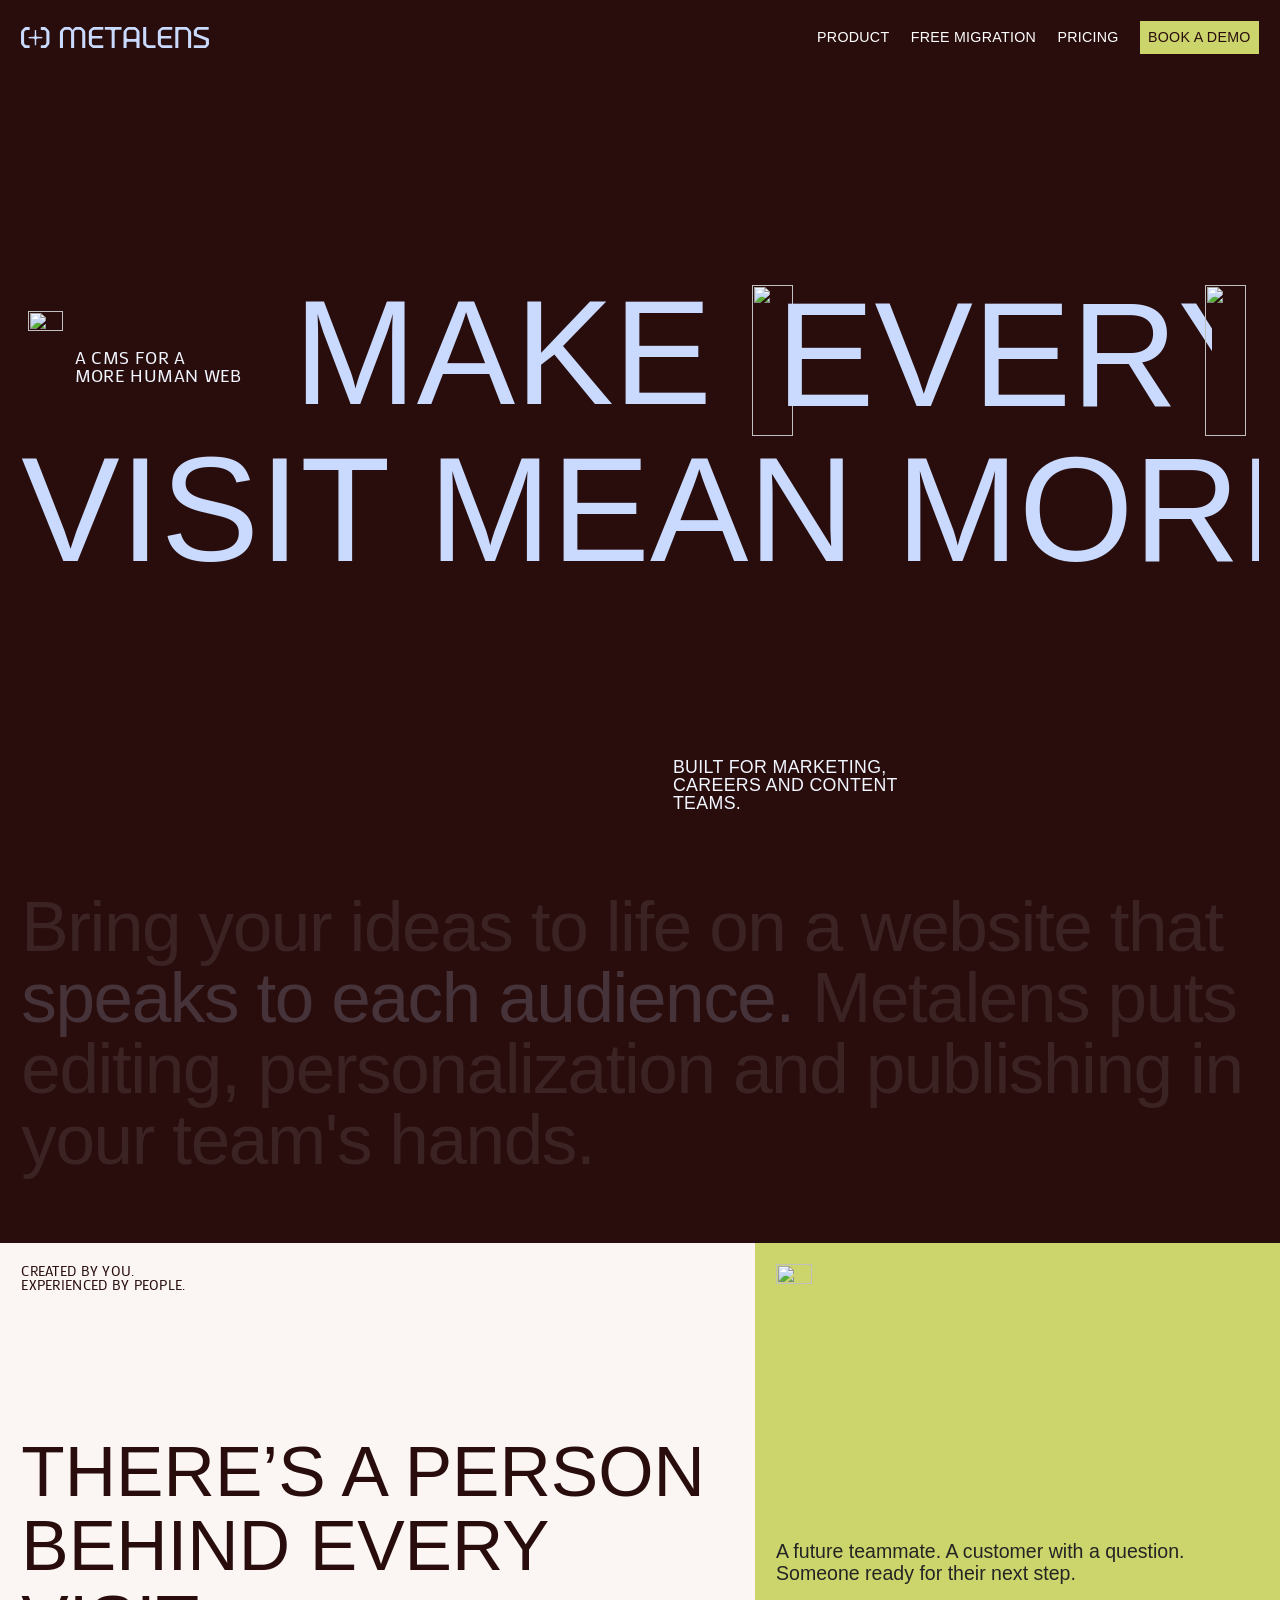
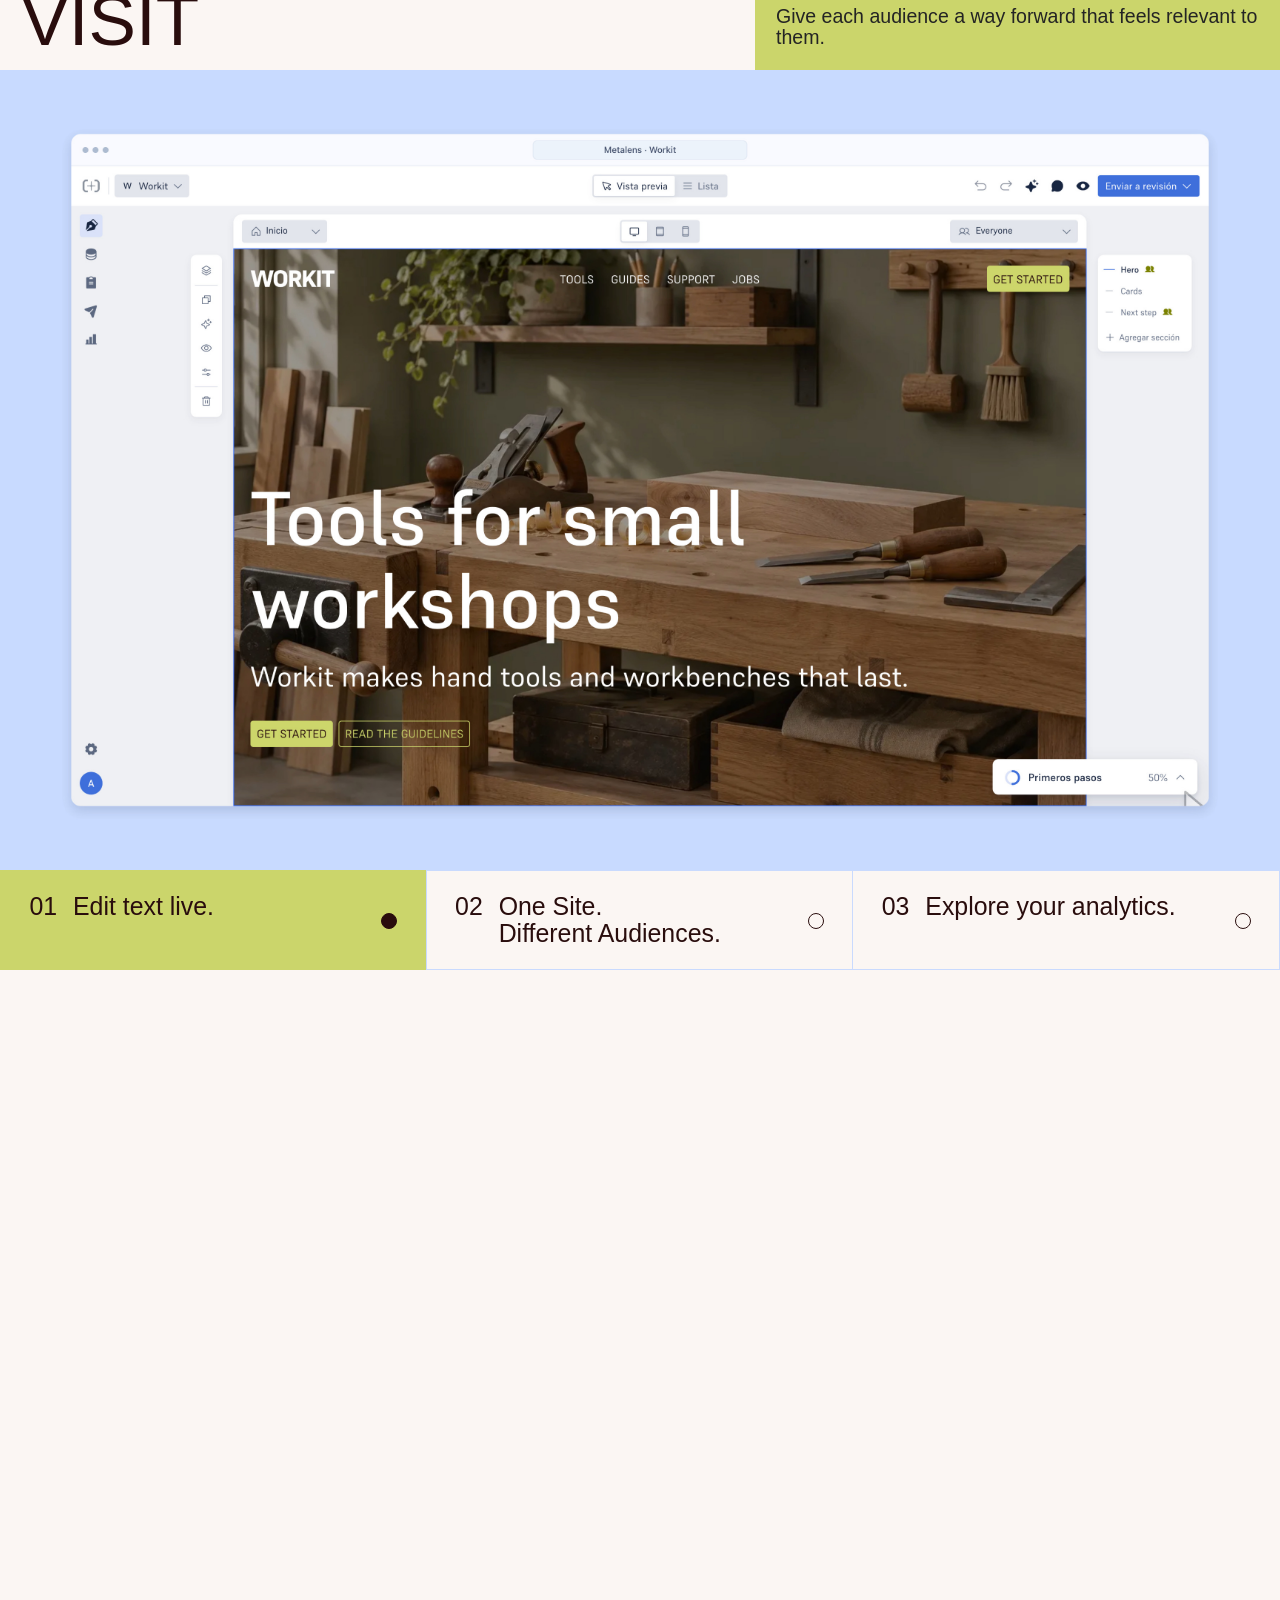
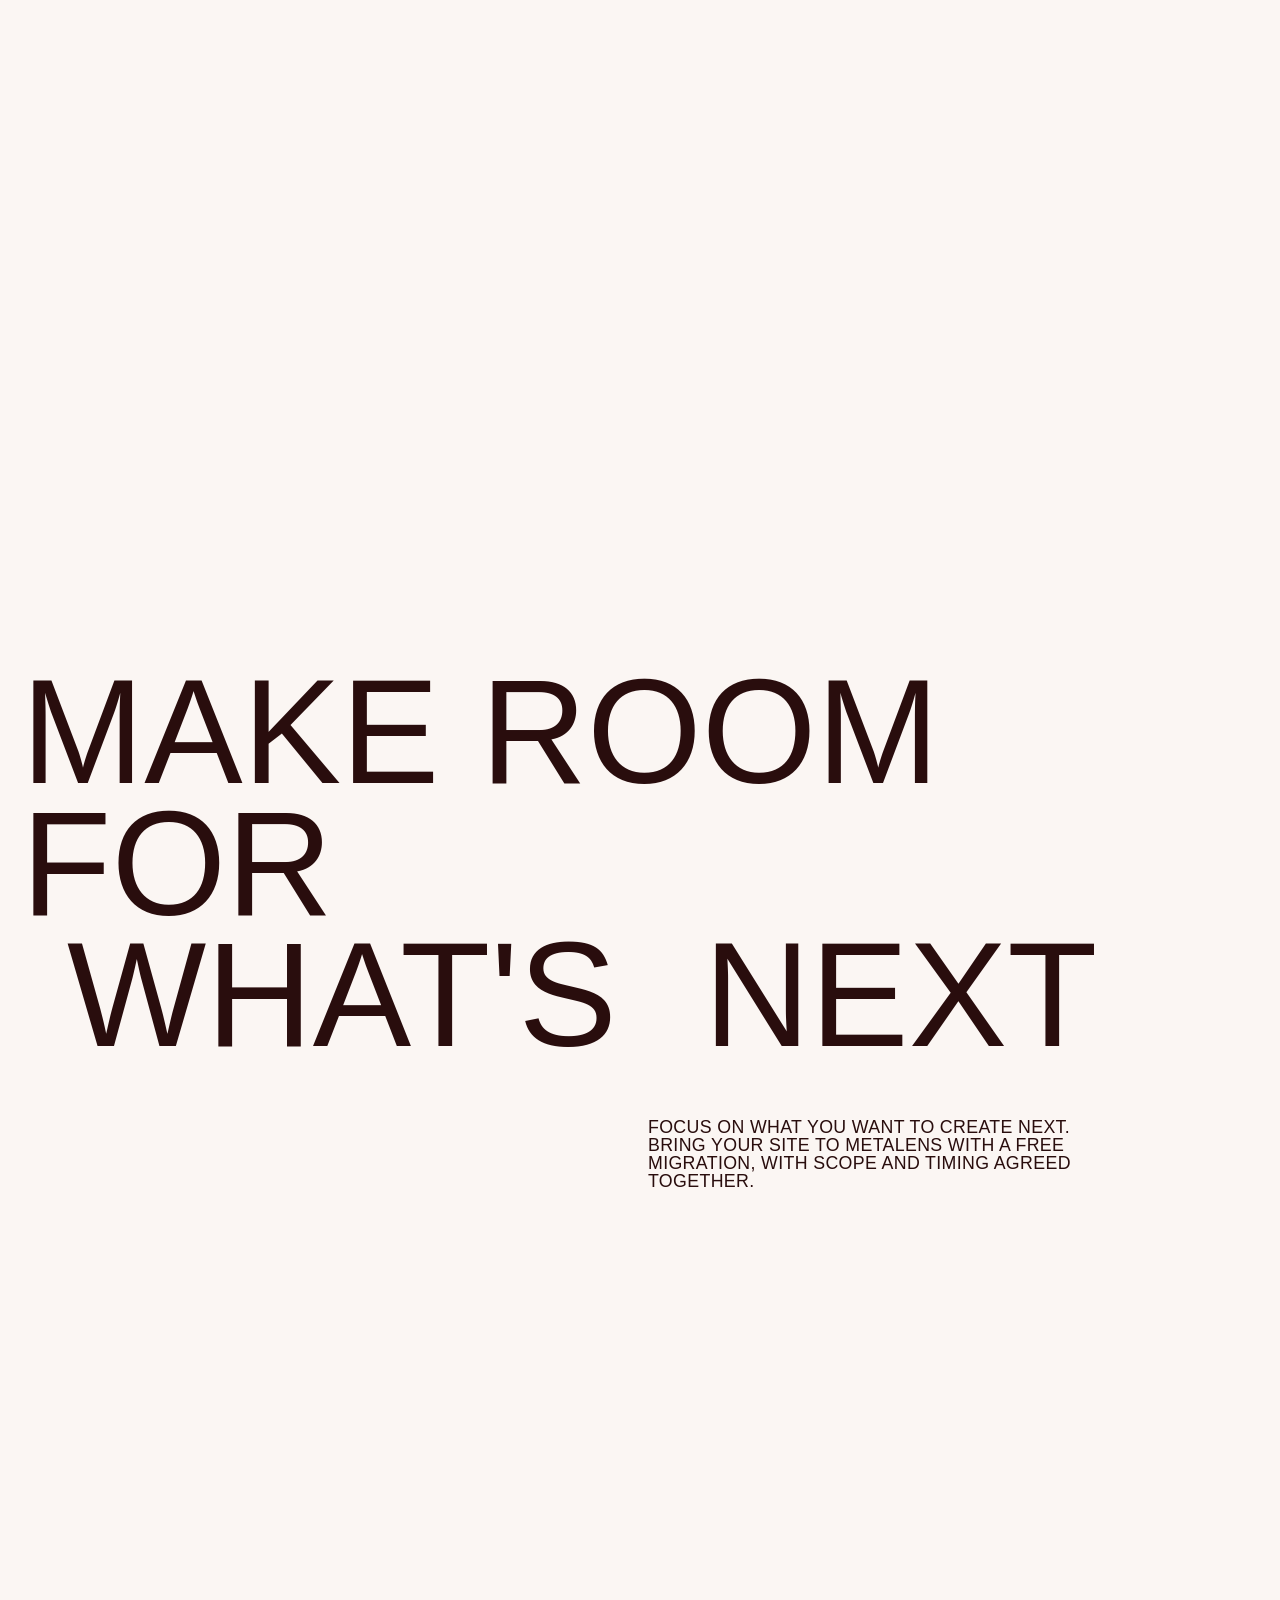
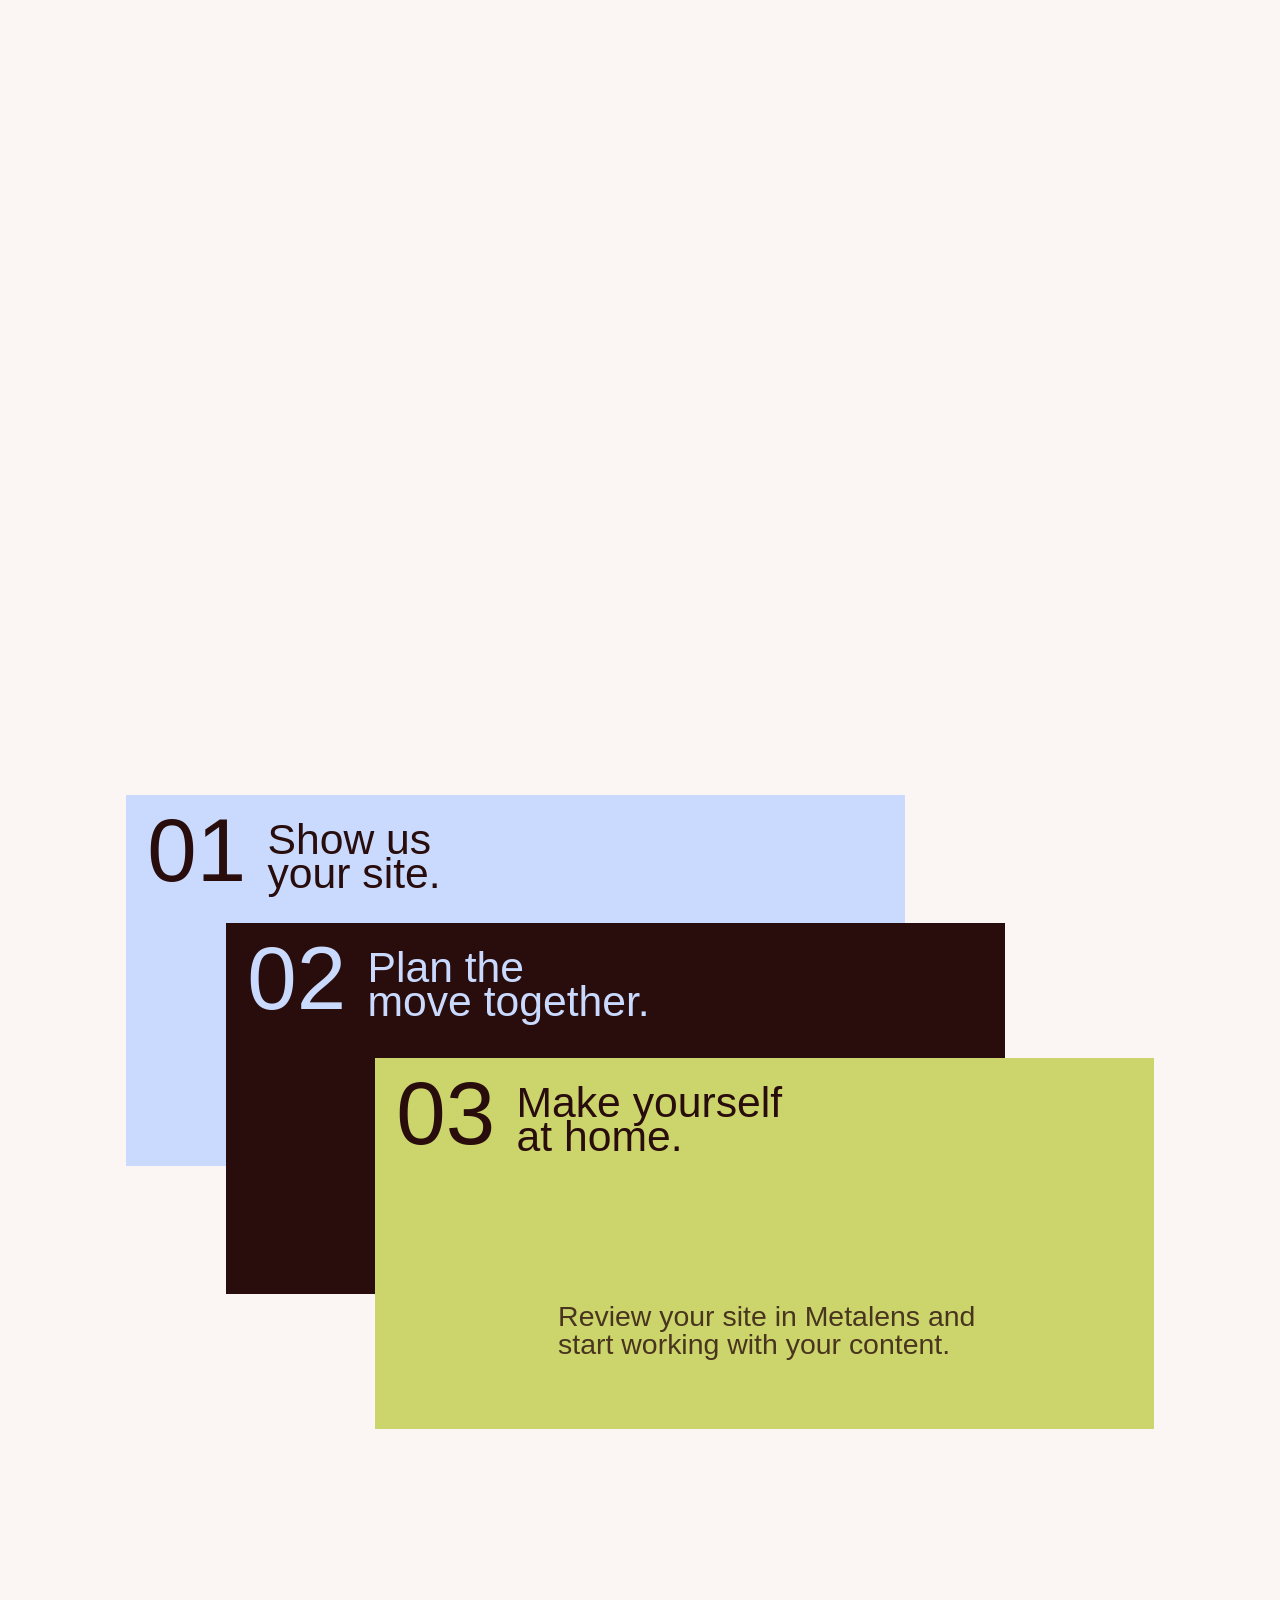
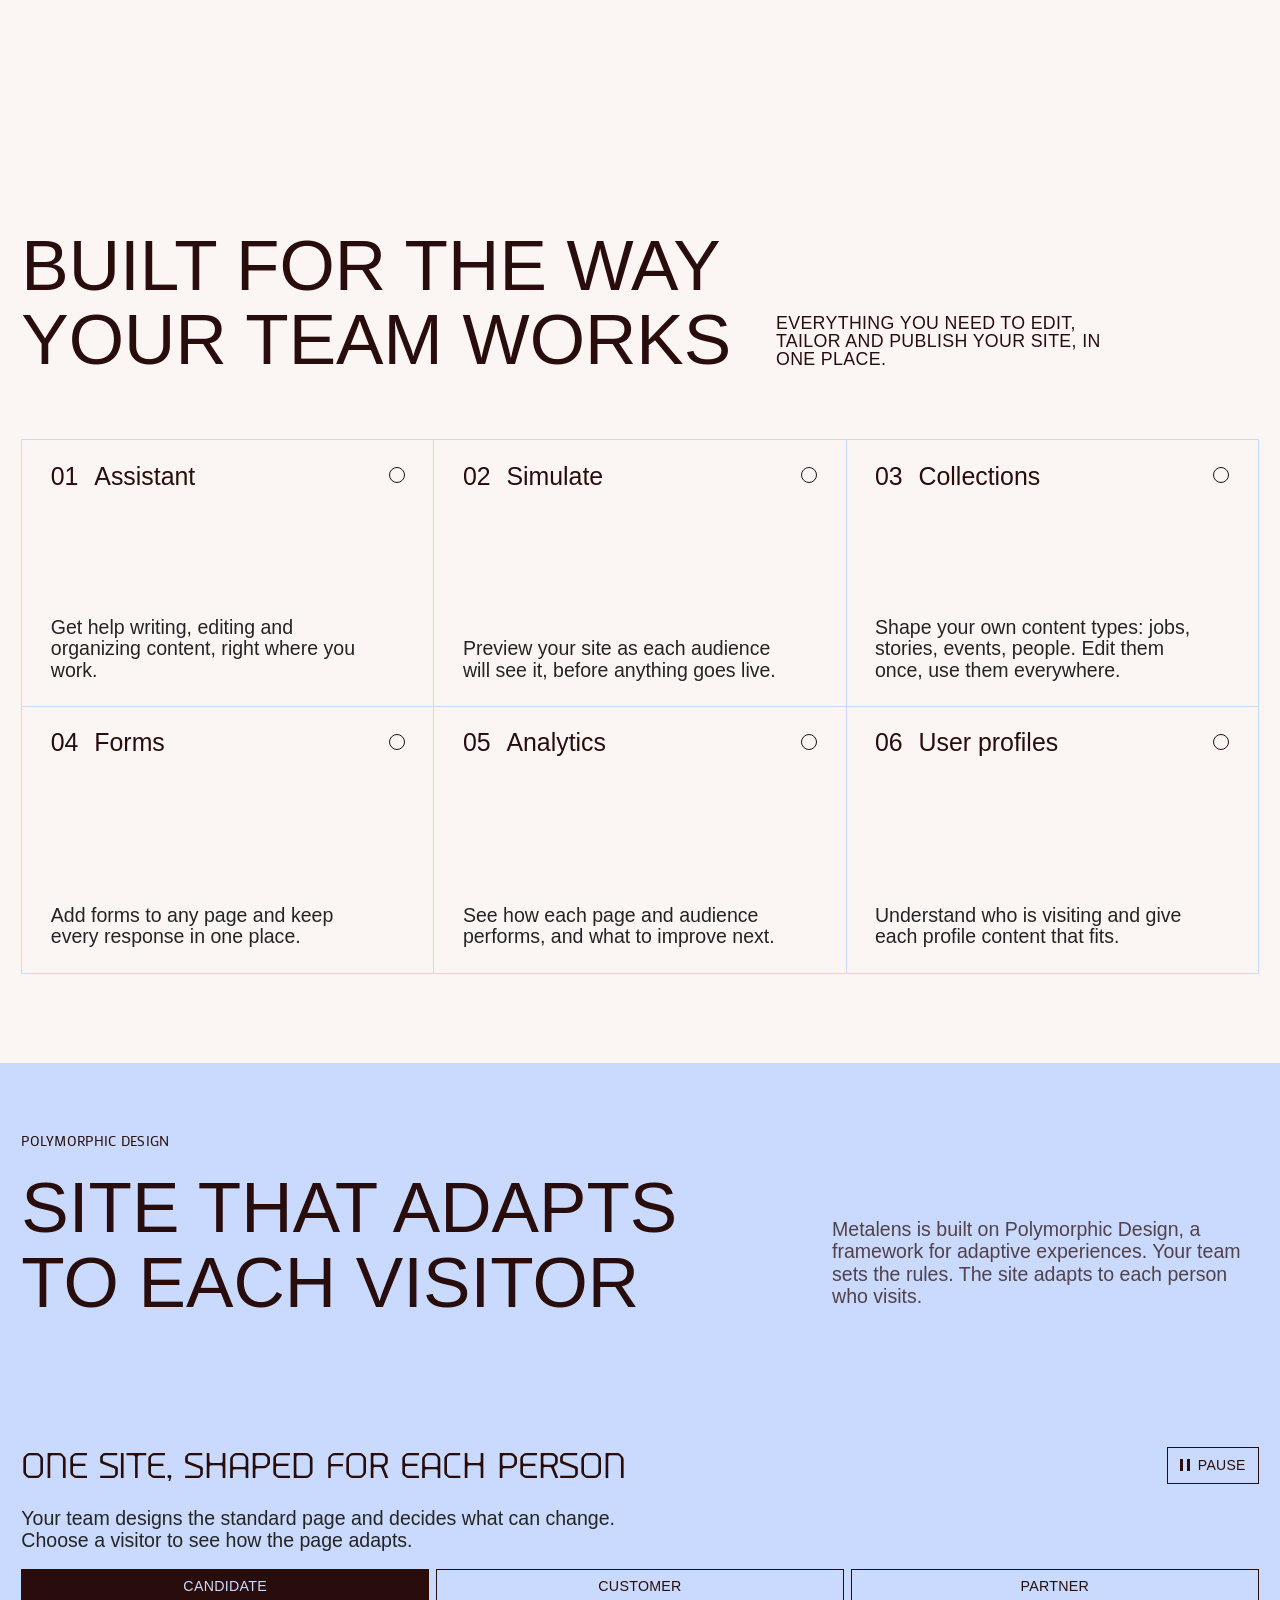
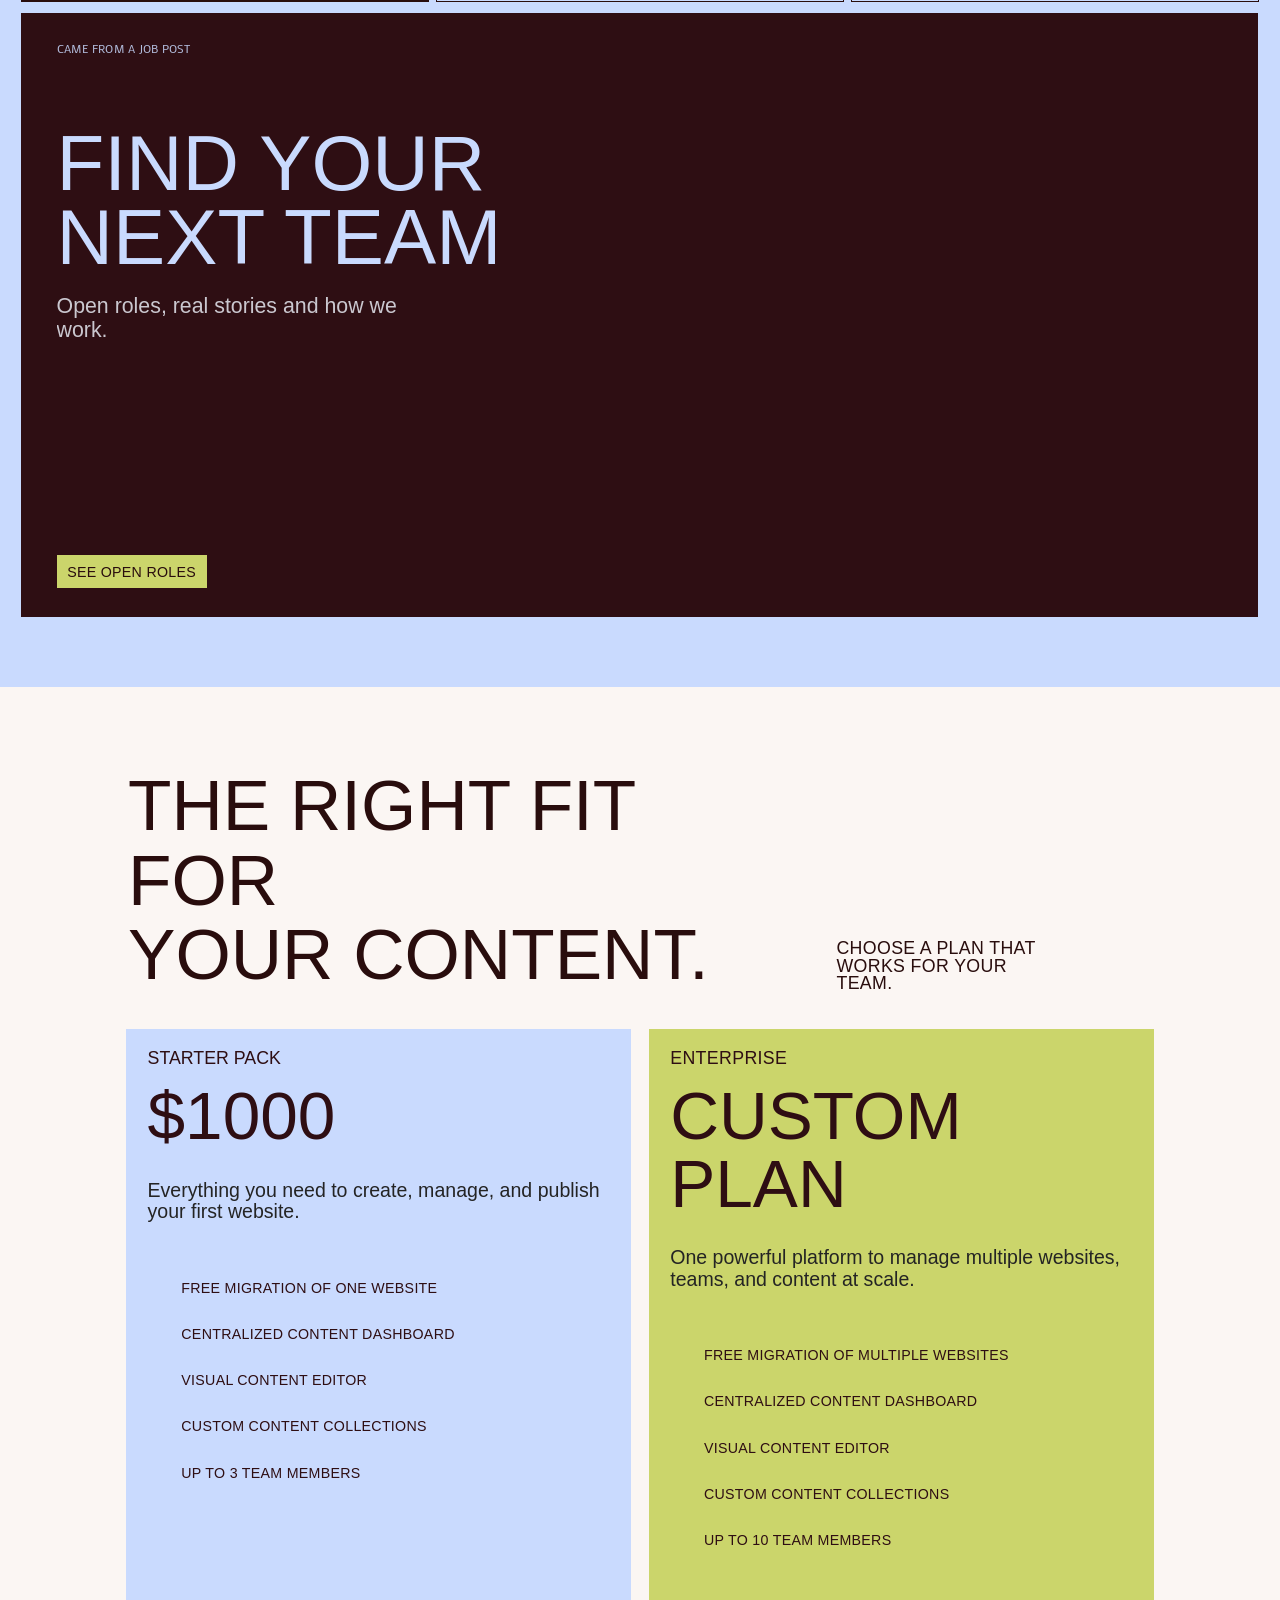
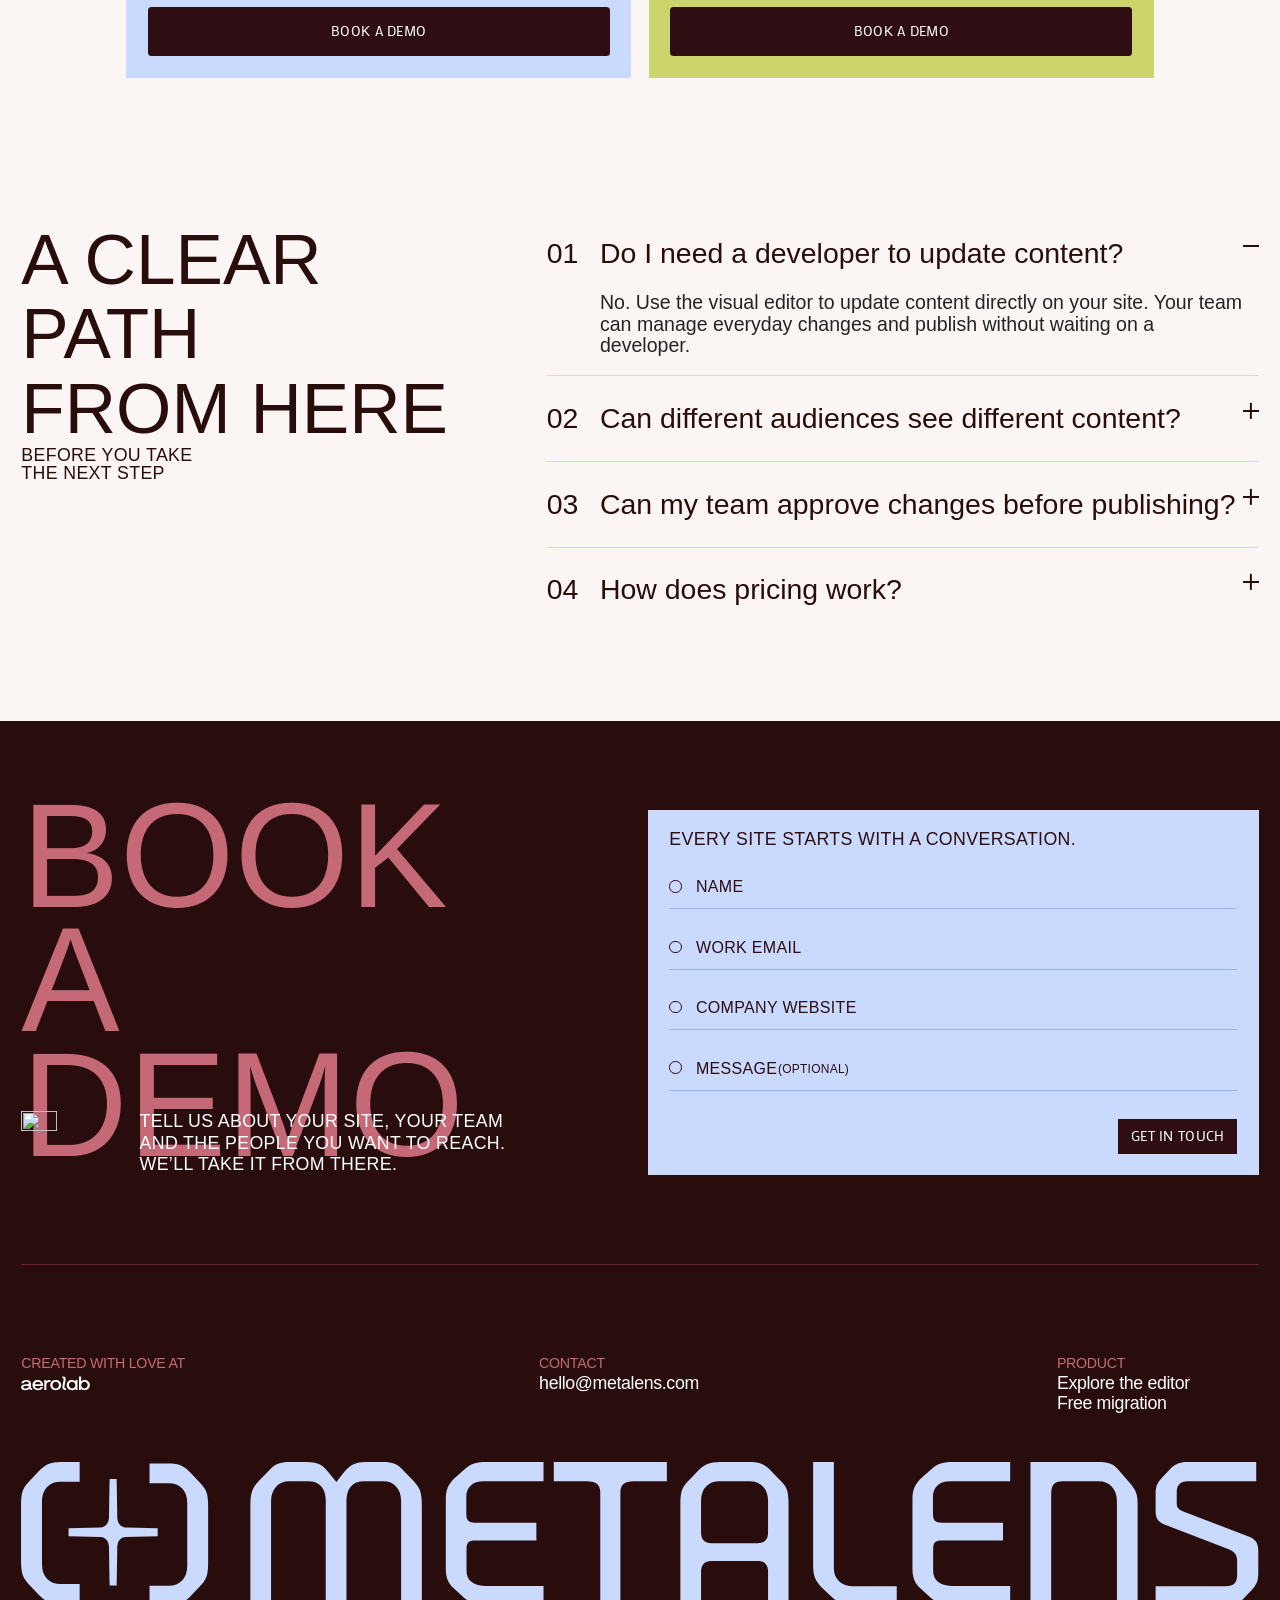
==== commit ddcfc92e: "Add full-screen 4K Metalens product demos" ====
--- a/index.html
+++ b/index.html
@@ -10,7 +10,7 @@
   <link rel="preconnect" href="https://fonts.googleapis.com" />
   <link rel="preconnect" href="https://fonts.gstatic.com" crossorigin />
   <link href="https://fonts.googleapis.com/css2?family=Mako&display=swap" rel="stylesheet" />
-  <link rel="stylesheet" href="styles-b.css?v=17" />
+  <link rel="stylesheet" href="styles-b.css?v=22" />
   <script>
     /* unidad de escala: 1u = 1px del diseño 1440. Desktop crece con el ancho (siempre ocupa todo el ancho).
        Debajo de 1024 el layout compacto usa px reales (u = 1px). */
@@ -106,23 +106,30 @@
   <!-- 4 · PRODUCT -->
   <section class="product" id="product">
     <div class="product__pin">
-      <div class="product__stage">
-        <img class="product__editor" src="assets/editor@2x.png" alt="Metalens editor" width="1306" height="713" />
+      <div class="product__stage" id="product-demo" role="tabpanel" aria-labelledby="demo-edit">
+        <button class="product__loop" type="button" aria-pressed="false"
+          aria-label="Play or pause. Live editing demo: change the headline and description directly on the page.">
+          <video class="product__video" src="assets/demos/edicion.mp4?v=7" poster="assets/demos/edicion.jpg?v=6"
+            width="3840" height="2160" muted playsinline loop preload="none" aria-hidden="true"></video>
+        </button>
       </div>
       <div class="product__tabs" role="tablist" aria-label="Product features">
-        <button class="ptab ptab--lime is-on" role="tab" data-step="0">
+        <button class="ptab ptab--lime is-on" type="button" role="tab" id="demo-edit" aria-selected="true" aria-controls="product-demo" data-step="0"
+          data-demo="edicion" data-description="Live editing demo: change the headline and description directly on the page.">
           <span class="ptab__num">01</span>
-          <span class="ptab__txt">Move Forward. <br />Stay In Control.</span>
+          <span class="ptab__txt">Edit text live.</span>
           <i class="ptab__dot"></i>
         </button>
-        <button class="ptab ptab--sky" role="tab" data-step="1">
+        <button class="ptab ptab--sky" type="button" role="tab" id="demo-audience" aria-selected="false" aria-controls="product-demo" tabindex="-1" data-step="1"
+          data-demo="audiencias" data-description="Audience demo: switch from Everyone to Builder and Buyer to see different headlines.">
           <span class="ptab__num">02</span>
           <span class="ptab__txt">One Site. <br />Different Audiences.</span>
           <i class="ptab__dot"></i>
         </button>
-        <button class="ptab ptab--dark" role="tab" data-step="2">
+        <button class="ptab ptab--dark" type="button" role="tab" id="demo-analytics" aria-selected="false" aria-controls="product-demo" tabindex="-1" data-step="2"
+          data-demo="analiticas" data-description="Analytics demo: switch date ranges, inspect the visits chart and scroll to the most-read pages.">
           <span class="ptab__num">03</span>
-          <span class="ptab__txt">See It, <br />Change It.</span>
+          <span class="ptab__txt">Explore your analytics.</span>
           <i class="ptab__dot"></i>
         </button>
       </div>
@@ -363,6 +370,6 @@
   </footer>
 
 
-  <script src="animations-b.js?v=12"></script>
+  <script src="animations-b.js?v=21"></script>
 </body>
 </html>
--- a/styles-b.css
+++ b/styles-b.css
@@ -98,11 +98,35 @@
 .person__copy { font: 400 calc(22 * var(--u))/1.1 var(--sans); color: var(--text); display: grid; gap: calc(24 * var(--u)); }
 
 /* ───────────── 4 · Product ───────────── */
-/* el editor siempre apoya contra los steps (como en Figma): si la pantalla es baja,
-   se achica junto con el escenario en vez de dejar un hueco celeste debajo */
-.product__stage { --sh: min(calc(627 * var(--u)), calc(100vh - calc(113 * var(--u)))); height: var(--sh); background: var(--sky); overflow: hidden; position: relative; }
-.product__editor { position: absolute; bottom: 0; width: calc(var(--sh) * 1306 / 627); left: calc(50% - var(--sh) * 653 / 627); height: auto; }
-.product__tabs { display: grid; grid-template-columns: repeat(3, calc(480 * var(--u))); height: calc(113 * var(--u)); }
+.product { width: 100%; }
+.product__pin {
+  position: sticky;
+  top: 0;
+  height: 100vh;
+  height: 100dvh;
+  display: grid;
+  grid-template-rows: minmax(0, 1fr) auto;
+}
+.product__stage { background: var(--sky); overflow: hidden; position: relative; }
+.product__loop {
+  display: block;
+  position: absolute;
+  inset: 0;
+  width: 100%;
+  height: 100%;
+  padding: 0;
+  border: 0;
+  background: transparent;
+  cursor: pointer;
+}
+.product__loop:focus-visible { outline: 2px solid var(--ink); outline-offset: -3px; }
+.product__video { display: block; width: 100%; height: 100%; object-fit: cover; object-position: center top; }
+.product__tabs { display: grid; grid-template-columns: repeat(3, minmax(0, 1fr)); height: min(calc(113 * var(--u)), 12.5dvh); }
+
+@media (max-aspect-ratio: 4 / 3) {
+  .product__stage { background: var(--paper); }
+  .product__video { object-fit: contain; object-position: center; }
+}
 
 /* steps: apagados = borde celeste + punto hueco; encendidos = color pleno, por corte (sin transición) */
 .ptab {
@@ -127,18 +151,23 @@
 .ptab--dark.is-on .ptab__num { color: var(--sky); }
 .ptab__txt { font: 400 calc(28 * var(--u))/1.1 var(--sans); }
 .ptab__dot {
-  position: absolute; left: calc(430 * var(--u)); top: calc(48 * var(--u)); width: calc(18 * var(--u)); height: calc(18 * var(--u)); border-radius: 50%;
+  position: absolute; right: calc(32 * var(--u)); top: calc(48 * var(--u)); width: calc(18 * var(--u)); height: calc(18 * var(--u)); border-radius: 50%;
   border: 1px solid currentColor; background: transparent; transition: background .4s, border-color .4s;
 }
 .ptab.is-on .ptab__dot { background: var(--ink); border-color: var(--ink); }
 .ptab--dark.is-on .ptab__dot { background: var(--lime); border-color: var(--lime); }
 .ptab:focus-visible { outline: calc(2 * var(--u)) solid var(--ink); outline-offset: calc(-4 * var(--u)); }
 
-/* pista de scroll del producto: queda fija mientras avanzan los steps */
-/* si la ventana mide menos de 740 el bloque se achica para que los steps nunca queden cortados */
-.product { height: calc(min(calc(740 * var(--u)), 100vh) + var(--product-track, calc(1400 * var(--u)))); }
-.product__pin { position: sticky; top: max(calc(0 * var(--u)), calc(50vh - calc(370 * var(--u)))); }
-.reduce .product, html:not(.js) .product { height: auto; }
+@media (min-width: 1024px) and (min-aspect-ratio: 9 / 5) {
+  .product__tabs { height: clamp(52px, 7.5dvh, 82px); }
+  .ptab { padding-block: 0; align-items: center; }
+  .ptab__num, .ptab__txt { font-size: min(calc(28 * var(--u)), clamp(16px, 3.3dvh, 24px)); }
+  .ptab__txt br { display: none; }
+  .ptab__dot { top: 50%; transform: translateY(-50%); }
+}
+
+/* Pista de scroll para avanzar por las pestañas con el panel fijo. */
+.js:not(.reduce) .product::after { content: ""; display: block; height: var(--product-track, calc(1400 * var(--u))); }
 
 /* ───────────── B1 · Features (opción B) ─────────────
    Misma gramática que los steps del producto: celdas con borde celeste, número Edsonna + título Supreme,
@@ -409,11 +438,10 @@
 }
 
 /* editor y pasos (los mueve el JS) */
-.product__editor, .step { will-change: transform; }
+.step { will-change: transform; }
 /* cards de migración: entran solas al dispararse (no siguen al scroll) */
 .js:not(.reduce) .step { transform: translate3d(0, calc(100vh + 200px), 0); transition: transform .9s cubic-bezier(.2,.7,.1,1); }
 .js:not(.reduce) .step.is-in { transform: none; }
-.product__editor { transform-origin: 50% 0; }
 
 /* steps por corte: sin barrido ni fundidos */
 .ptab, .ptab::before, .ptab__num, .ptab__dot { transition: none; }
@@ -429,9 +457,8 @@
 .hero, .intro { --bleed: var(--ink); }
 .live { --bleed: var(--sky); }
 .demo { --bleed: var(--ink); }
-.product__stage { --bleed: var(--sky); }
 /* border-image con outset: un solo relleno que cubre el bloque y los costados, sin costuras */
-.hero, .intro, .live, .demo, .product__stage { border-image: conic-gradient(var(--bleed) 0 0) fill 0 / / 0 100vmax; }
+.hero, .intro, .live, .demo { border-image: conic-gradient(var(--bleed) 0 0) fill 0 / / 0 100vmax; }
 /* person: el lima sigue hacia la derecha */
 .person__right { border-image: conic-gradient(var(--lime) 0 0) fill 0 / / 0 100vmax 0 0; }
 /* steps: el primero se extiende a la izquierda y el último a la derecha cuando se pintan */
@@ -483,13 +510,9 @@
   .display-80  { font-size: clamp(40px, 8.4vw, 72px); line-height: 1.02; }
   .label-mako, .label-supreme { font-size: 14px; line-height: 1.15; }
 
-  /* 4 · Product: queda fijo a pantalla completa mientras avanzan los steps */
-  .product { height: calc(100svh + var(--product-track, 1200px)); }
-  .product__pin { top: 0; height: 100svh; display: flex; flex-direction: column; }
-  .product__stage { flex: 1; height: auto; }
-  /* editor recortado: se ve la parte izquierda, centrado en alto */
-  .product__editor { bottom: auto; --ew: clamp(820px, 140vw, 1240px); left: var(--pad); top: max(32px, calc(50% - .273 * var(--ew))); width: var(--ew); }
-  .product__tabs { grid-template-columns: repeat(3, 1fr); height: 104px; }
+  /* 4 · Product */
+  .js:not(.reduce) .product::after { height: var(--product-track, 1200px); }
+  .product__tabs { height: min(104px, 24dvh); }
   .ptab { padding: 18px 40px 0 18px; gap: 10px; }
   .ptab__num, .ptab__txt { font-size: clamp(15px, 2.15vw, 20px); }
   .ptab__num { min-width: 0; }
@@ -680,10 +703,7 @@
   .person__right > img { width: calc(32 * var(--m)); }
   .person__copy { font-size: calc(18 * var(--m)); line-height: 1.35; gap: 1.35em; }
 
-  /* 4 · Product: editor recortado a la izquierda, steps en filas de 82 */
-  /* el escenario queda fijo a pantalla completa (los steps avanzan con el scroll): el editor se apoya
-     sobre los steps con el mismo recorte que en Figma (391 visibles de 488) y el celeste llena arriba */
-  .product__editor { left: calc(30 * var(--m)); top: auto; bottom: calc(-97 * var(--m)); --ew: calc(1162 * var(--m)); }
+  /* 4 · Product: steps en filas de 82 */
   .ptab { margin-left: 0; margin-top: -1px; height: calc(82 * var(--m)); padding: 0 44px 0 16px; align-items: center; gap: calc(8 * var(--m)); }
   .ptab__num, .ptab__txt { font-size: calc(20 * var(--m)); line-height: .88; }
   .ptab__dot { right: 16px; width: calc(14 * var(--m)); height: calc(14 * var(--m)); margin-top: calc(-7 * var(--m)); }
@@ -701,6 +721,13 @@
 
   /* 6 · Pricing */
   .pricing__lead { width: auto; margin: 32px 0 0; }
+}
+
+@media (max-width: 599px) and (orientation: landscape) {
+  .product__tabs { grid-template-columns: repeat(3, minmax(0, 1fr)); height: min(82px, 24dvh); }
+  .ptab { height: auto; margin-top: 0; padding: 0 18px 0 9px; gap: 5px; }
+  .ptab__num, .ptab__txt { font-size: clamp(11px, 2.8vw, 16px); line-height: 1.05; }
+  .ptab__dot { right: 6px; width: 8px; height: 8px; margin-top: -4px; }
 }
 
 /* Si la pila no entra en el alto disponible, cada tarjeta sigue el flujo de la página. */
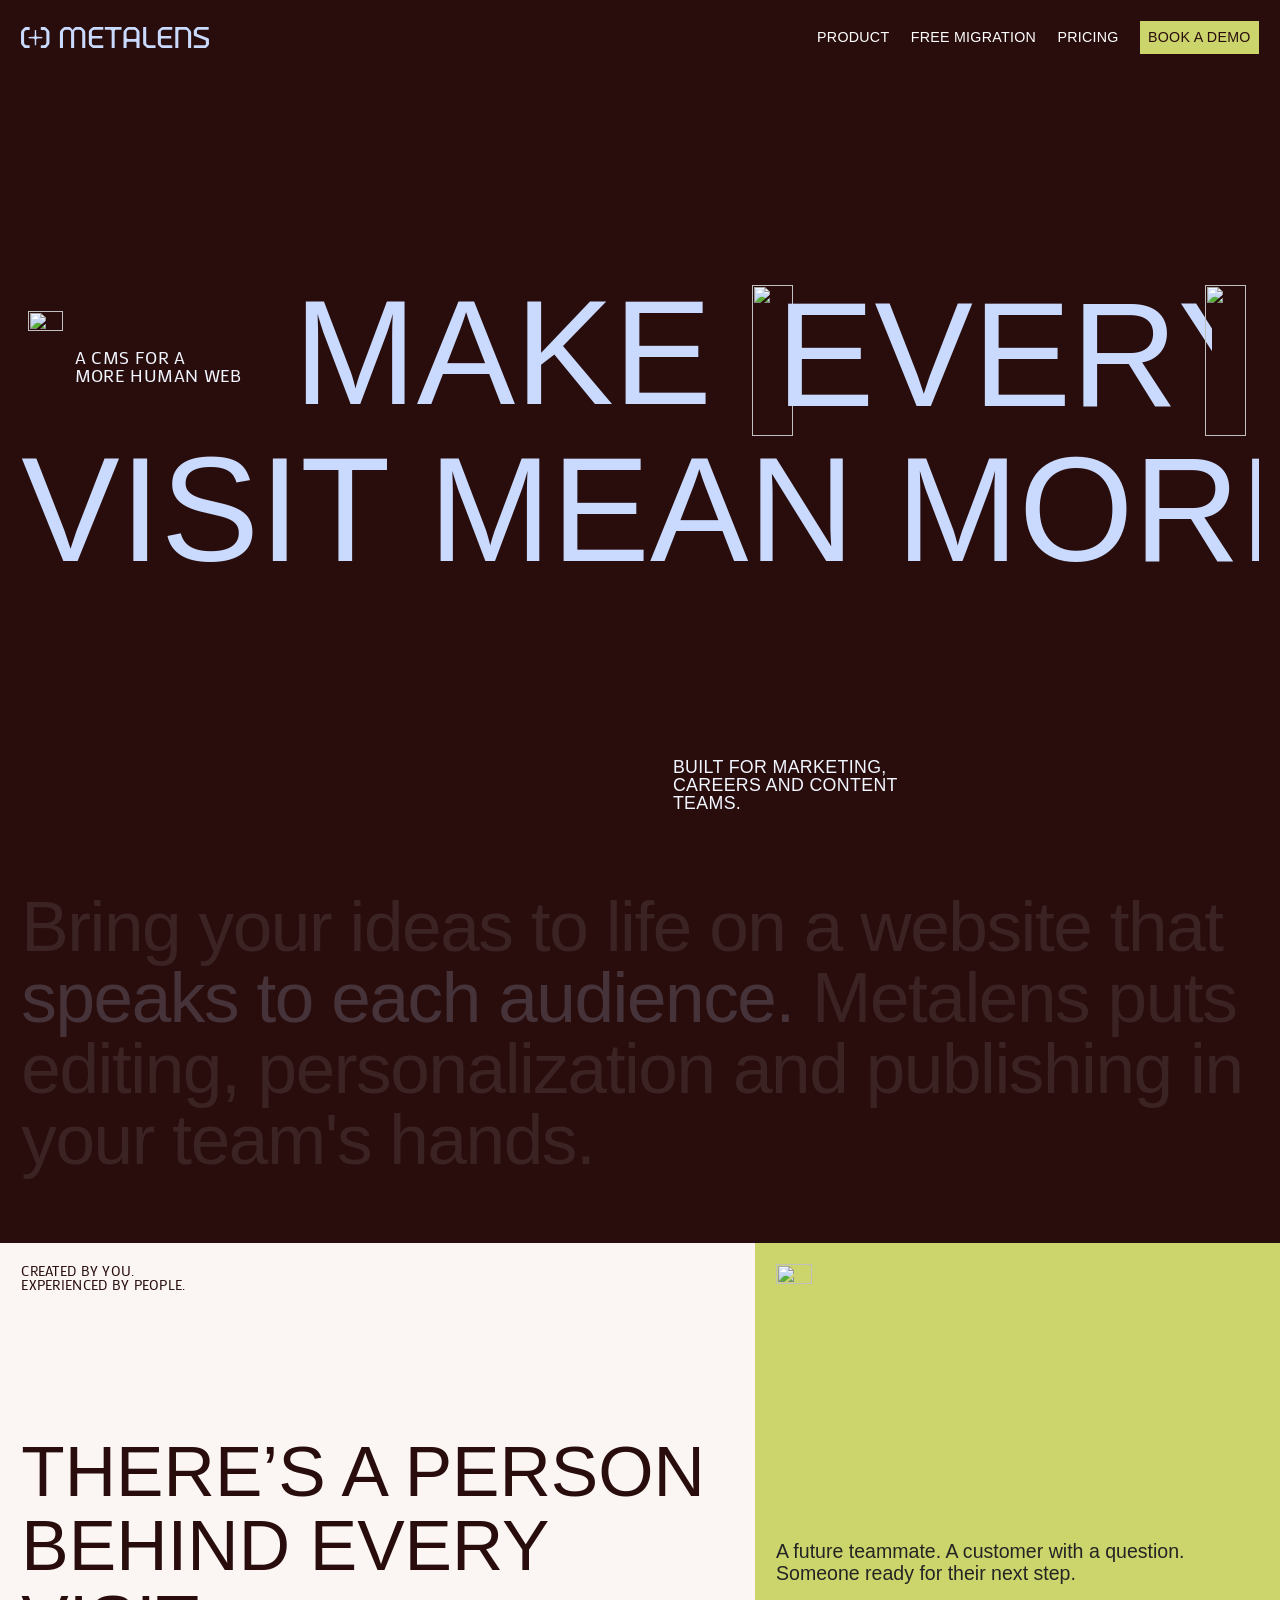
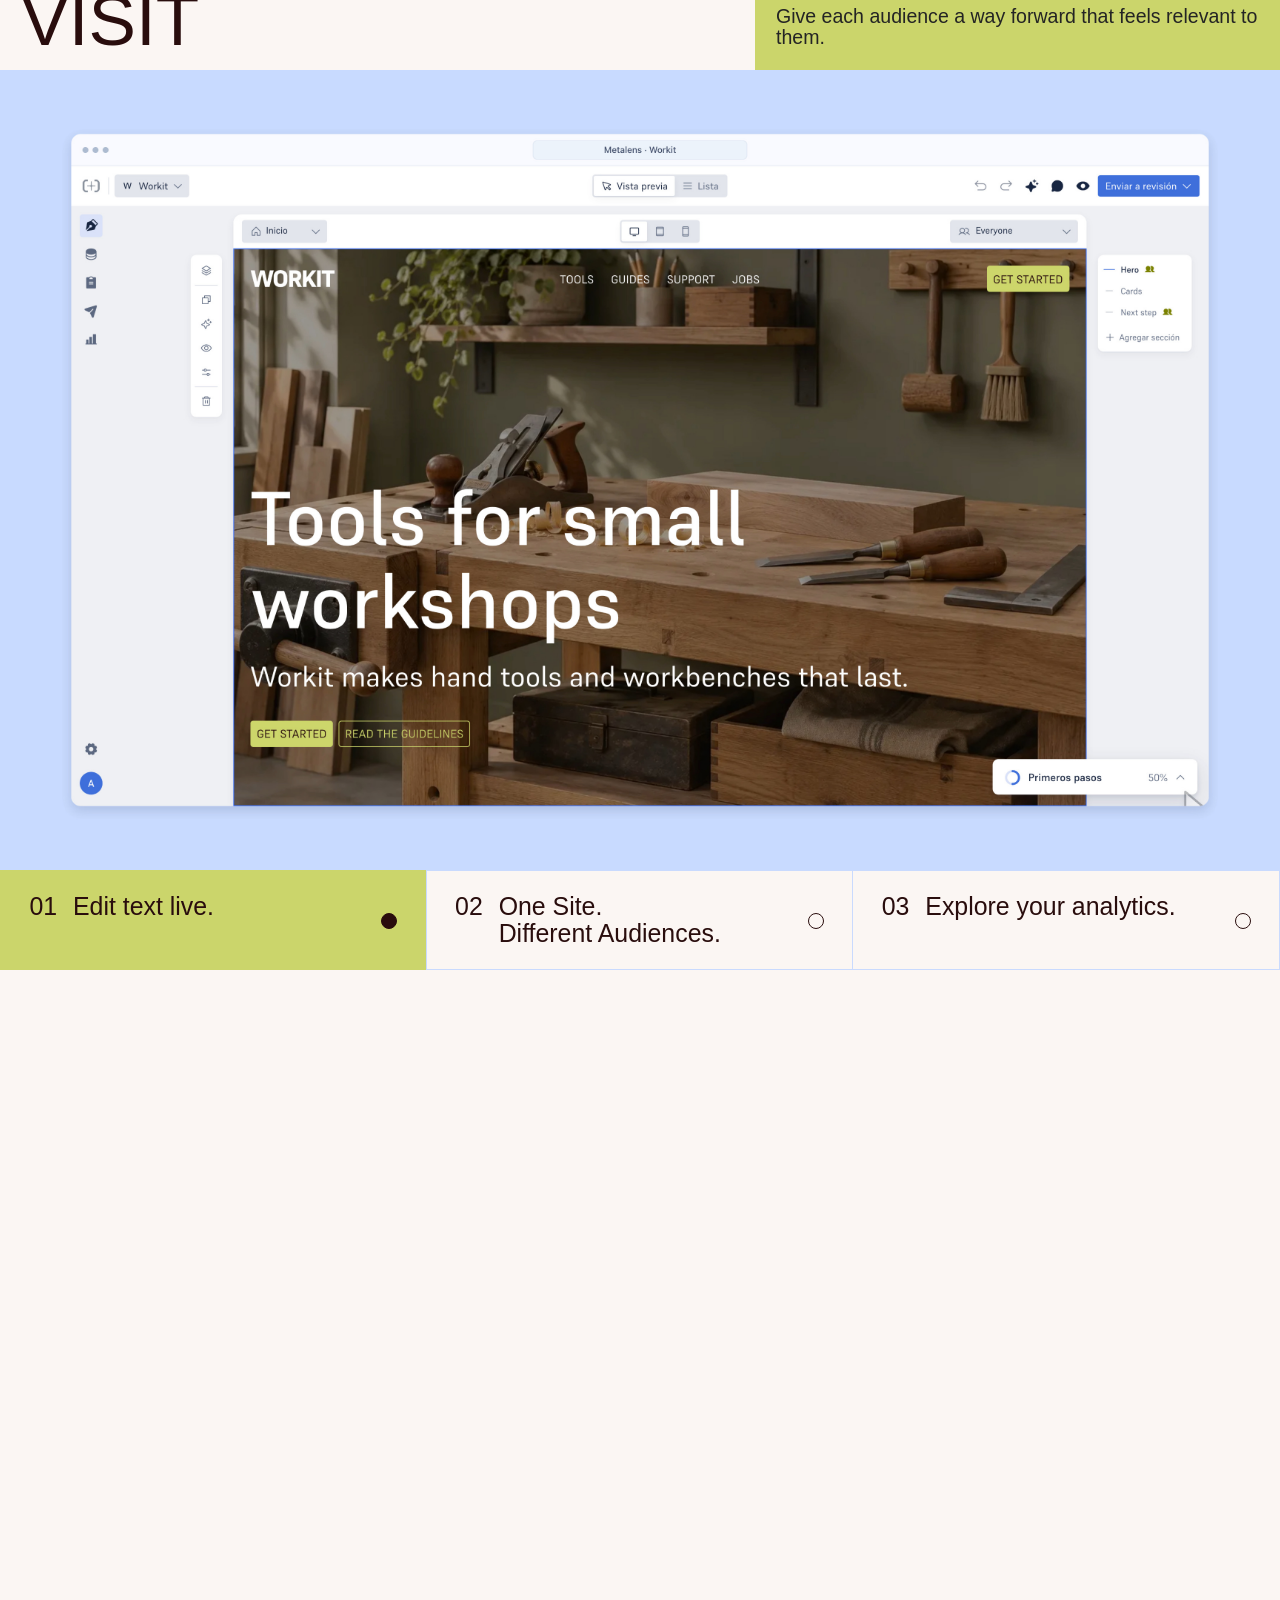
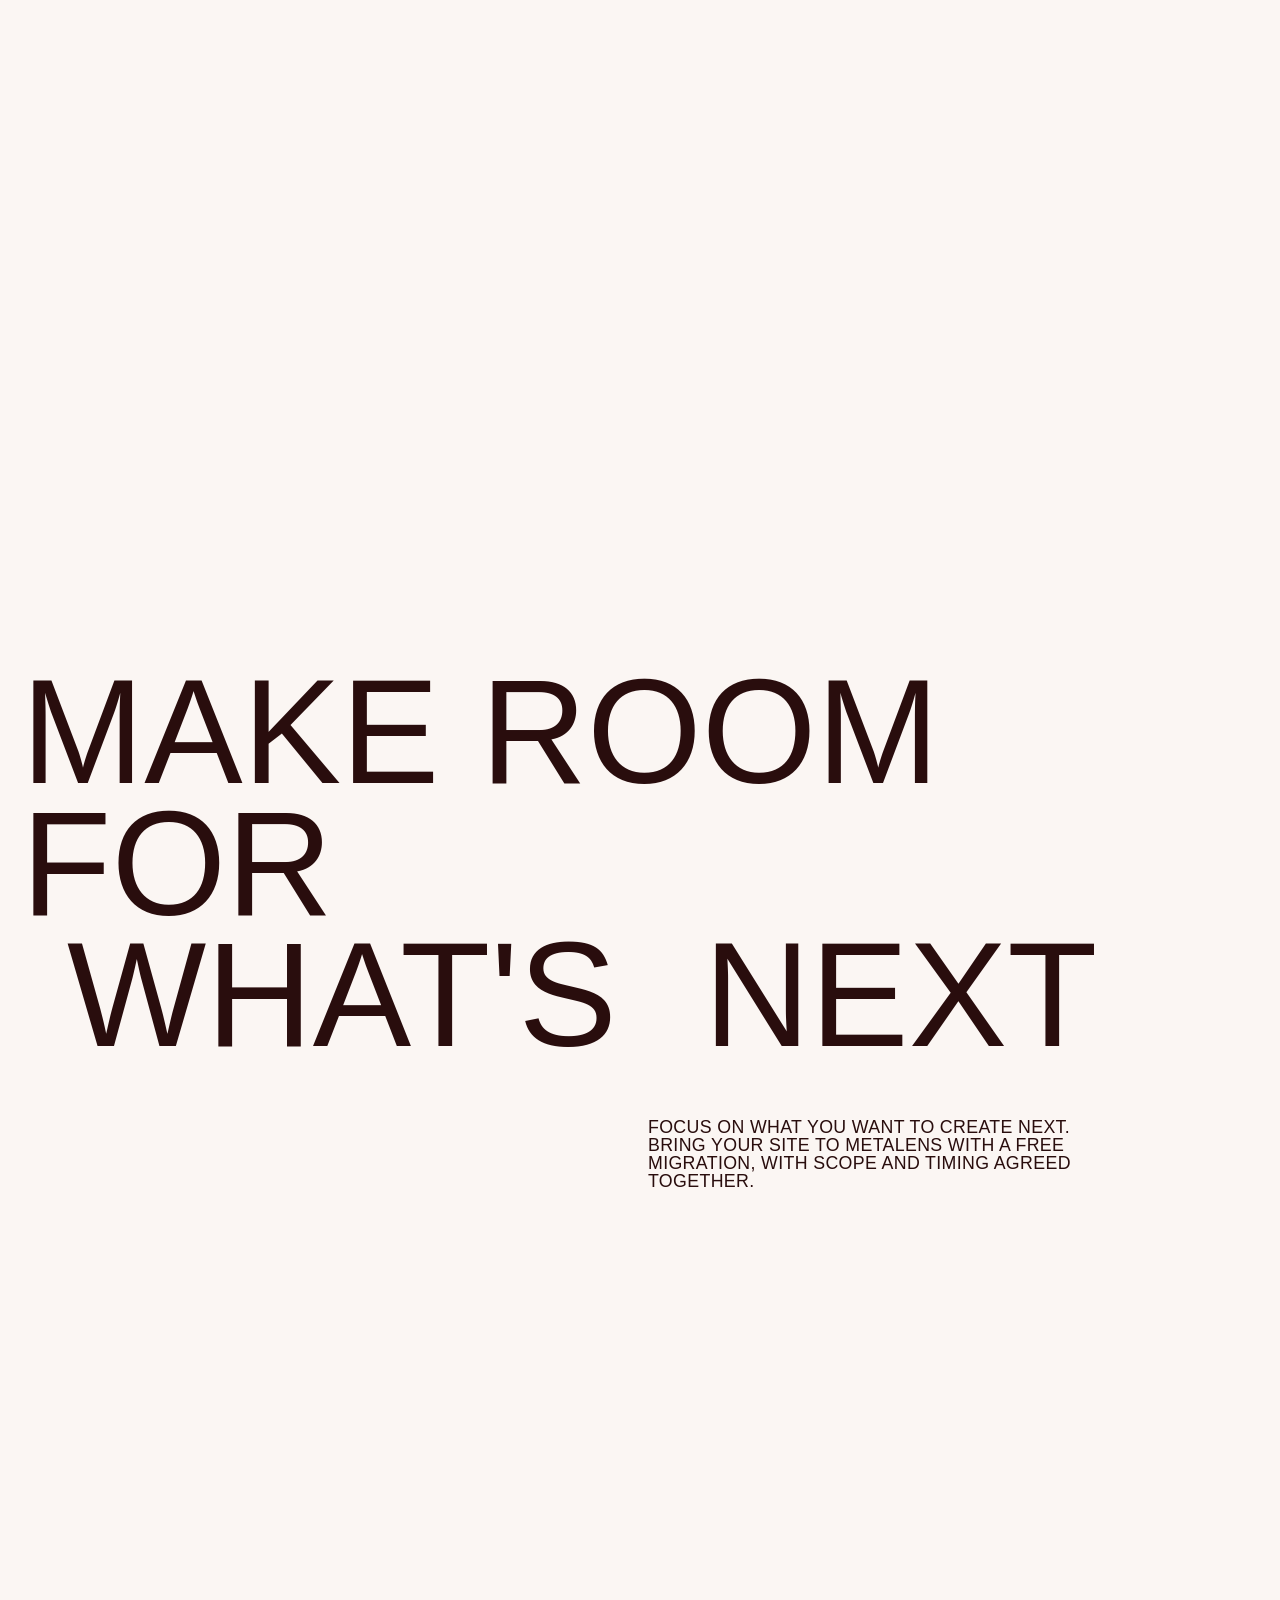
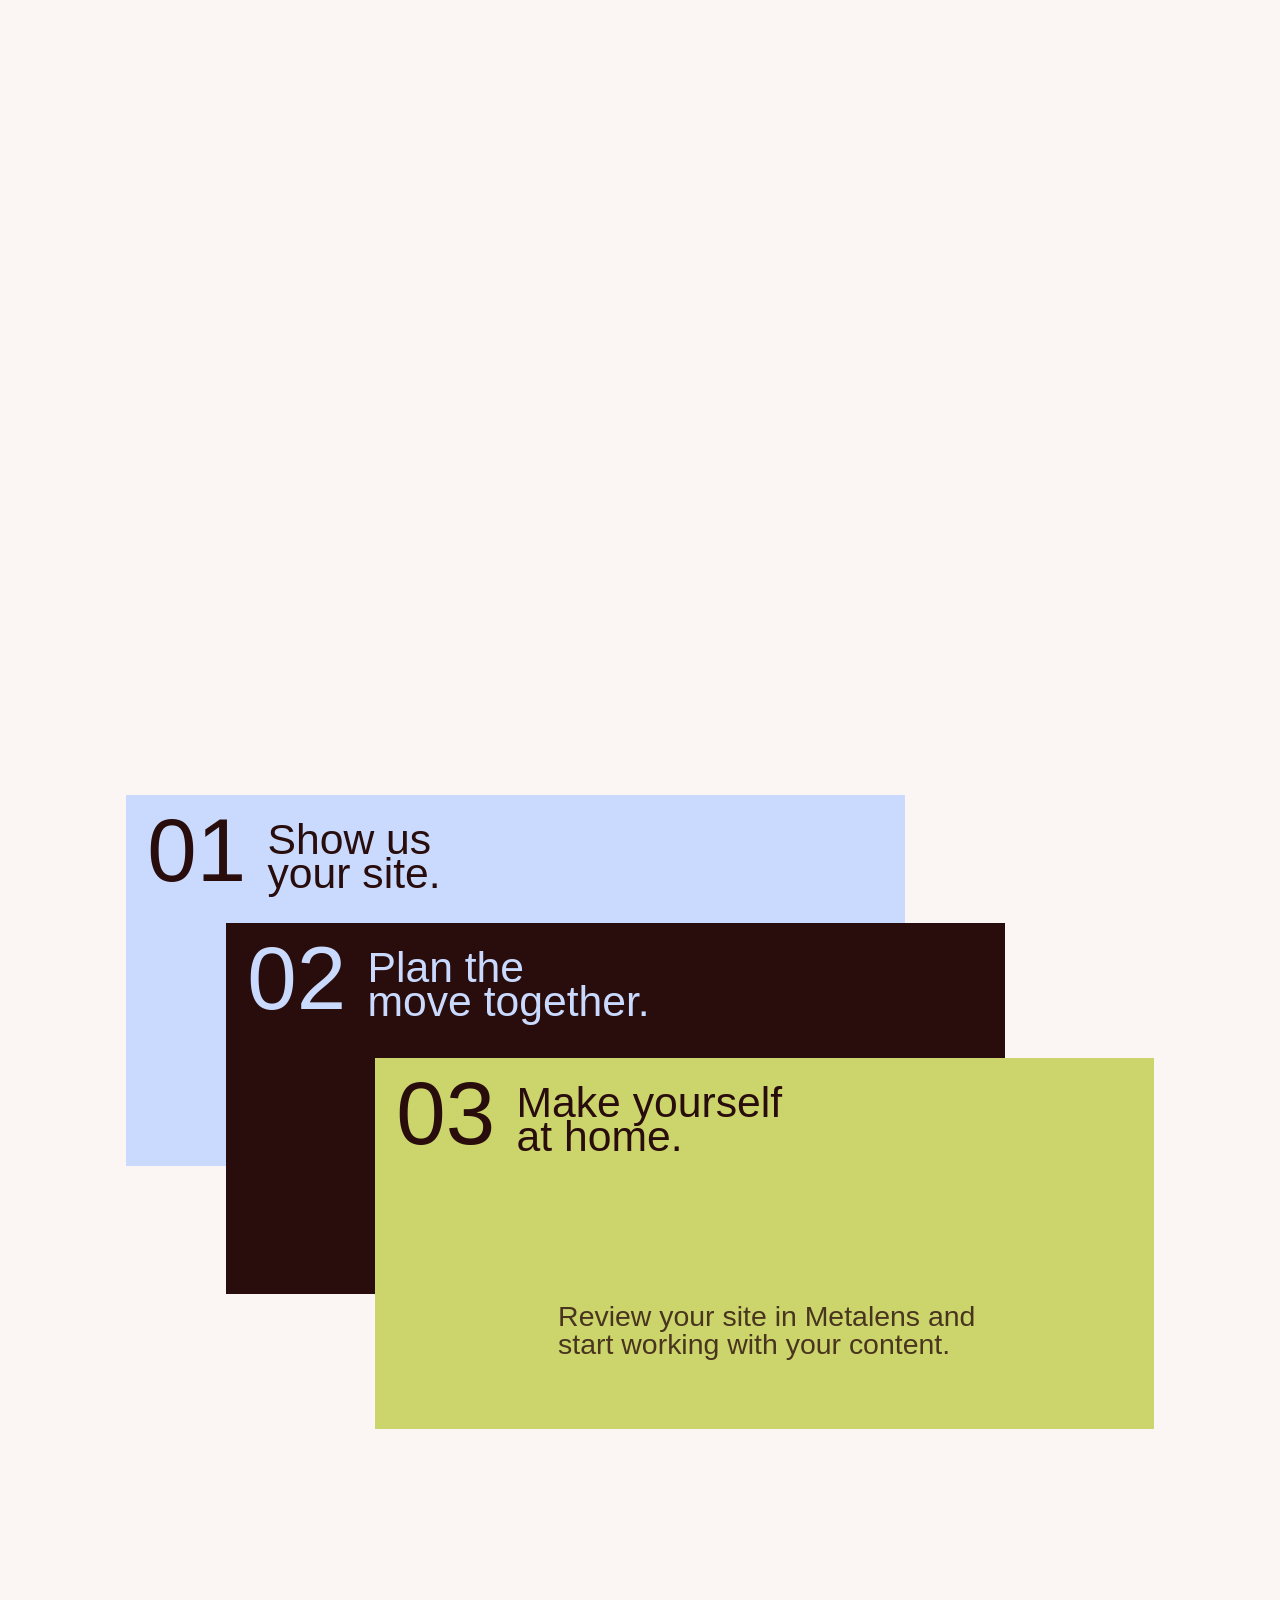
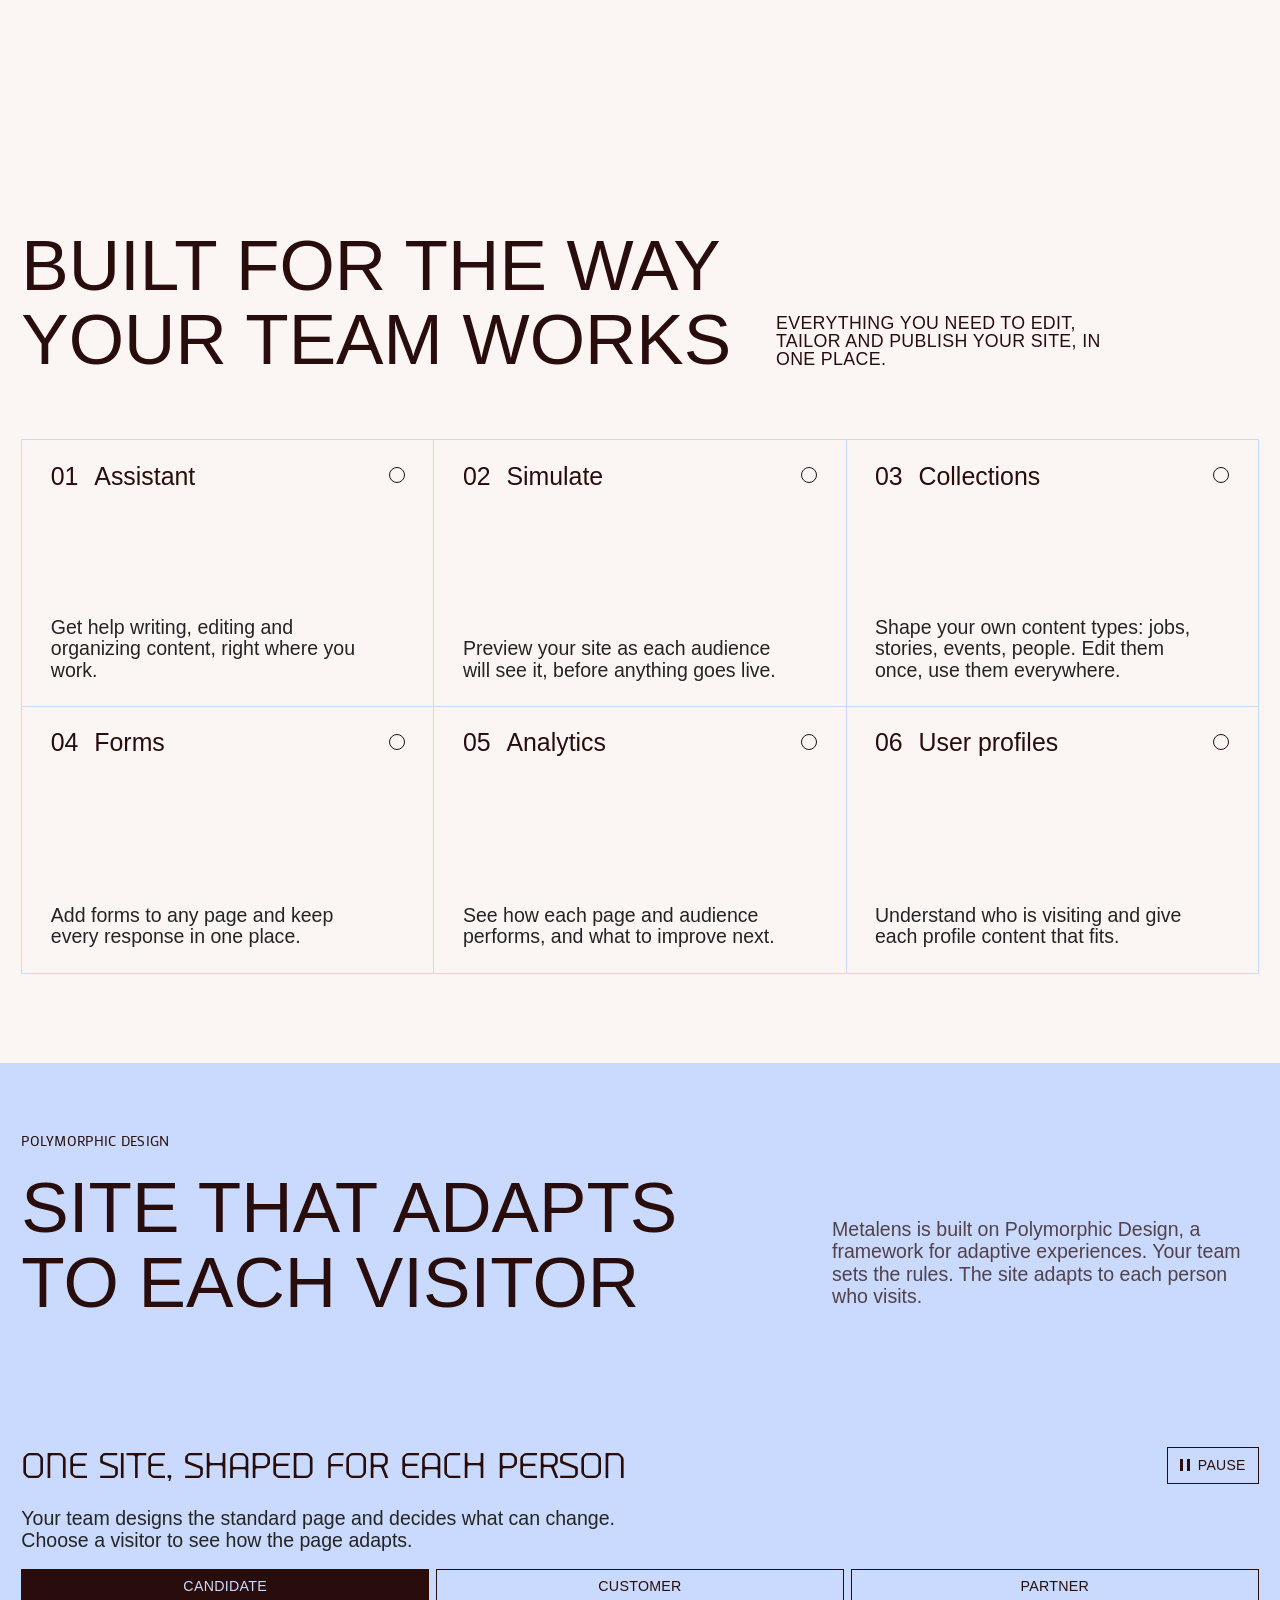
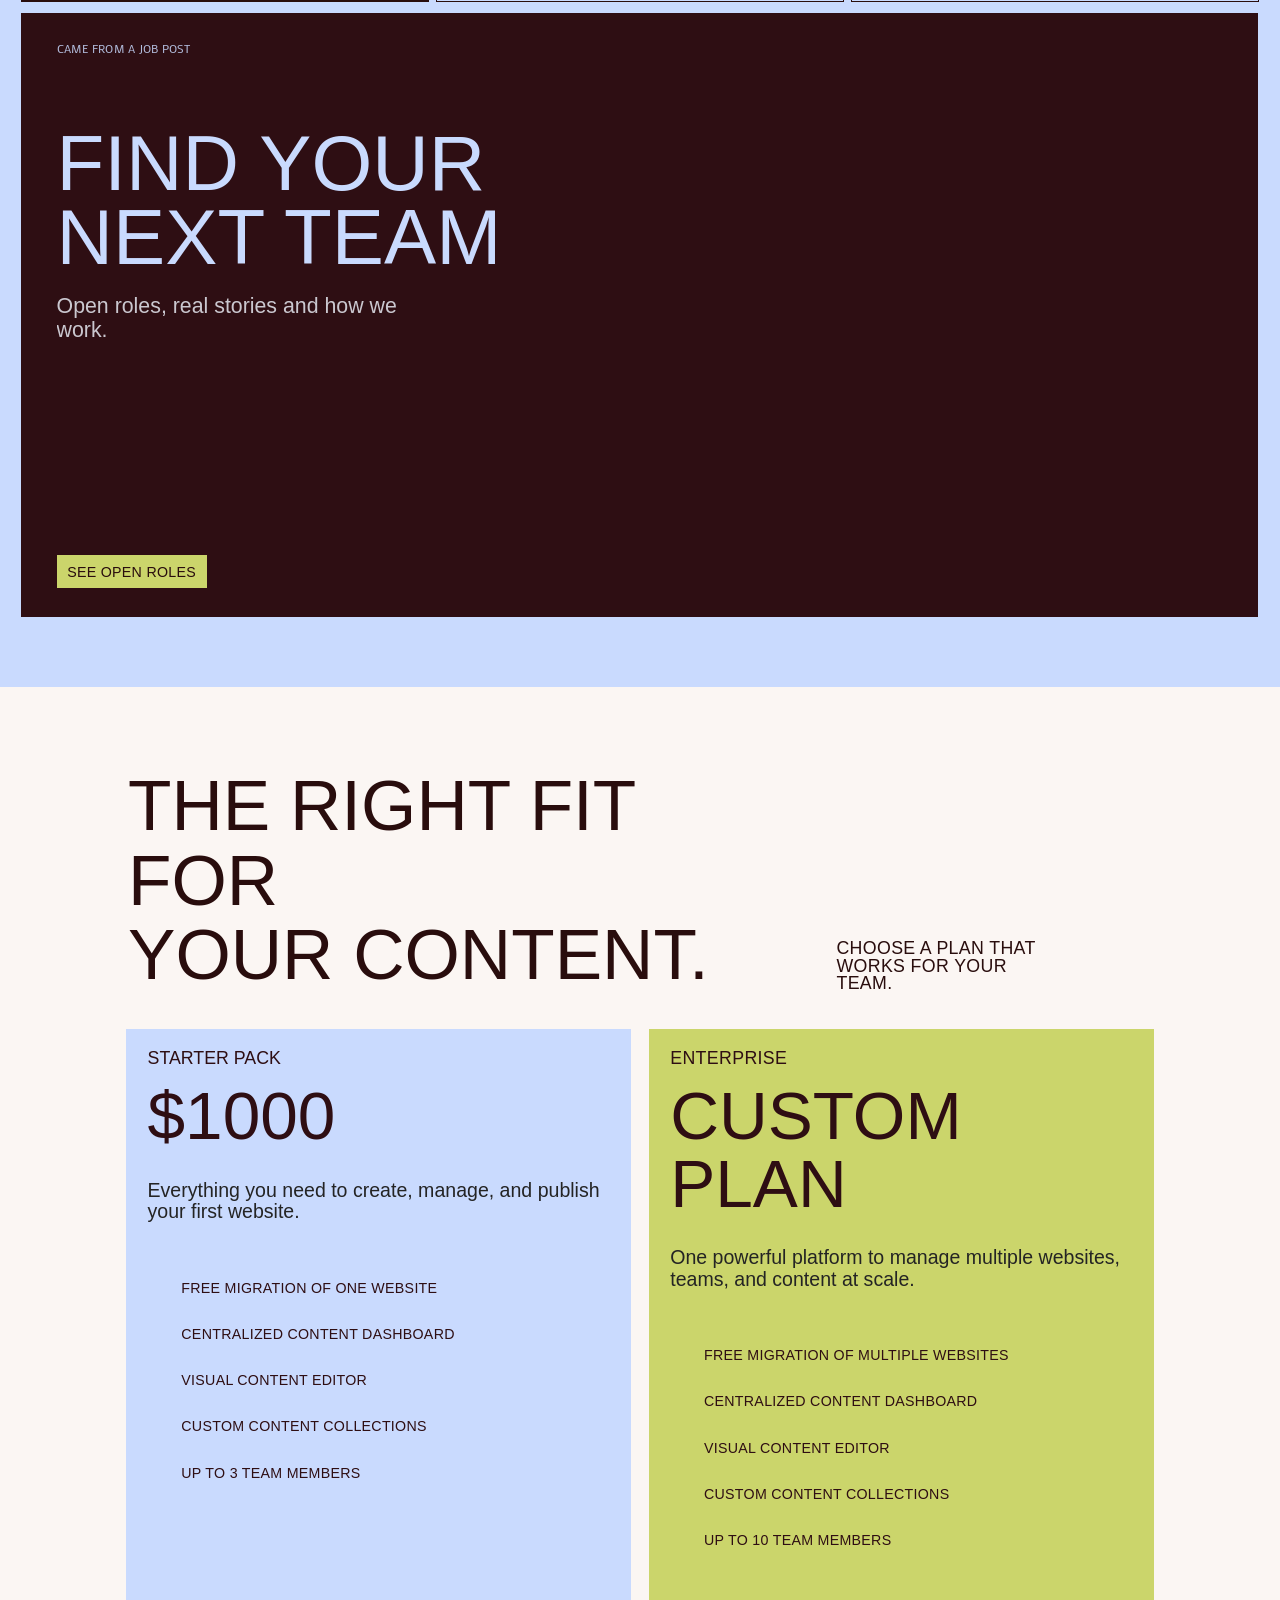
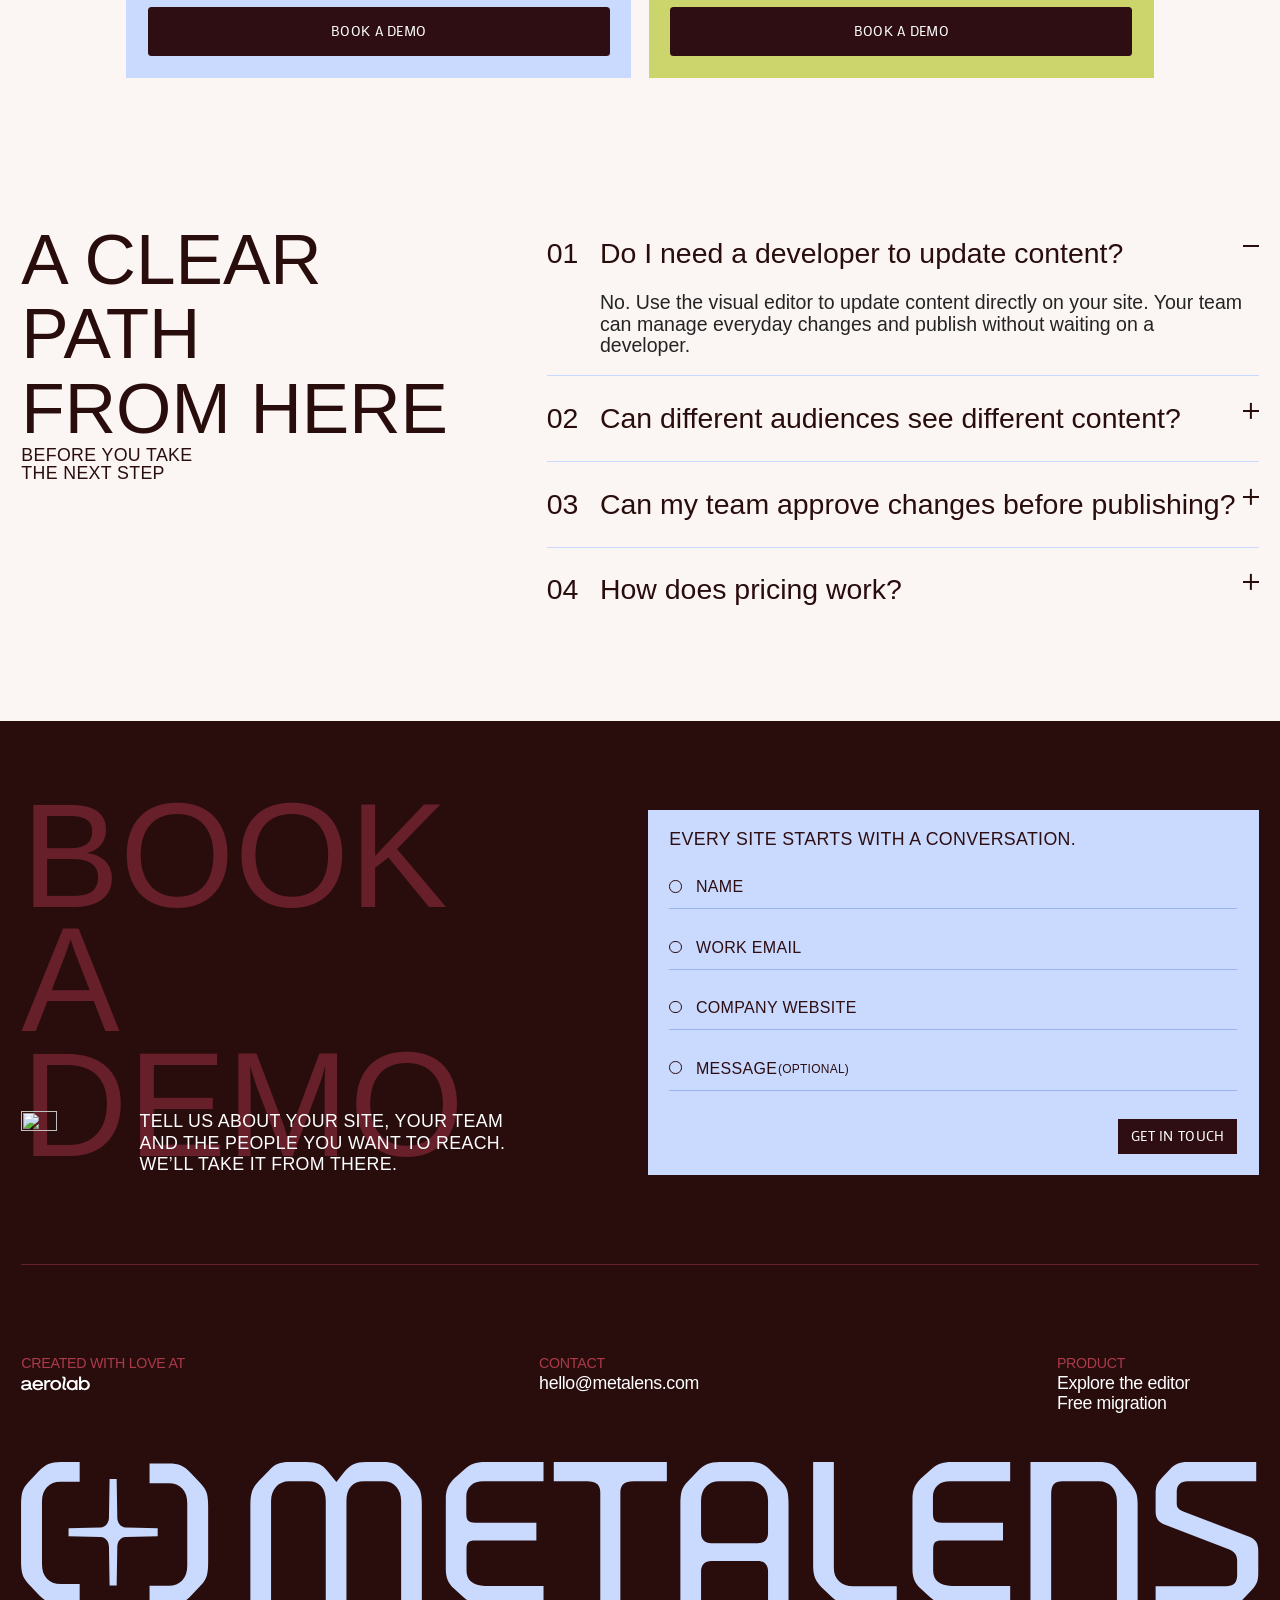
==== commit 1899d6b9: "Footer: volver a los colores originales del título y las etiquetas Co-Authored-By: Claude Opus 5.5 <" ====
--- a/index.html
+++ b/index.html
@@ -10,7 +10,7 @@
   <link rel="preconnect" href="https://fonts.googleapis.com" />
   <link rel="preconnect" href="https://fonts.gstatic.com" crossorigin />
   <link href="https://fonts.googleapis.com/css2?family=Mako&display=swap" rel="stylesheet" />
-  <link rel="stylesheet" href="styles-b.css?v=22" />
+  <link rel="stylesheet" href="styles-b.css?v=23" />
   <script>
     /* unidad de escala: 1u = 1px del diseño 1440. Desktop crece con el ancho (siempre ocupa todo el ancho).
        Debajo de 1024 el layout compacto usa px reales (u = 1px). */
@@ -370,6 +370,6 @@
   </footer>
 
 
-  <script src="animations-b.js?v=21"></script>
+  <script src="animations-b.js?v=22"></script>
 </body>
 </html>
--- a/styles-b.css
+++ b/styles-b.css
@@ -352,7 +352,7 @@
 .demo { background: var(--ink); color: #fff; padding: calc(100 * var(--u)) var(--pad) calc(24 * var(--u)); }
 .demo__top { display: grid; grid-template-columns: calc(673 * var(--u)) calc(687 * var(--u)); gap: calc(32 * var(--u)); height: calc(411 * var(--u)); }
 .demo__left { position: relative; }
-.demo__title { margin-top: calc(-18 * var(--u)); width: calc(581 * var(--u)); font: 500 calc(166 * var(--u))/calc(140 * var(--u)) var(--display); text-transform: uppercase; color: var(--rose-text); }
+.demo__title { margin-top: calc(-18 * var(--u)); width: calc(581 * var(--u)); font: 500 calc(166 * var(--u))/calc(140 * var(--u)) var(--display); text-transform: uppercase; color: var(--wine-2); }
 .demo__note { position: absolute; left: 0; top: calc(339 * var(--u)); display: flex; gap: calc(93 * var(--u)); }
 .demo__note p { font: 500 calc(20 * var(--u))/calc(24 * var(--u)) var(--sans); letter-spacing: .02em; text-transform: uppercase; }
 
@@ -376,7 +376,7 @@
 .demo__rule { margin-top: calc(100 * var(--u)); border: 0; border-top: 1px solid var(--wine-2); }
 .cols { margin-top: calc(100 * var(--u)); display: flex; justify-content: space-between; }
 .col { width: calc(227 * var(--u)); display: flex; flex-direction: column; }
-.col__label { font: 500 calc(16 * var(--u))/calc(21 * var(--u)) var(--sans); letter-spacing: -.02em; text-transform: uppercase; color: var(--rose-text); }
+.col__label { font: 500 calc(16 * var(--u))/calc(21 * var(--u)) var(--sans); letter-spacing: -.02em; text-transform: uppercase; color: var(--rose); }
 .col a { font: 400 calc(20 * var(--u))/calc(23 * var(--u)) var(--sans); letter-spacing: -.02em; }
 .col__aerolab { padding-top: calc(3 * var(--u)); }
 .demo__logo { margin-top: calc(54 * var(--u)); width: calc(1392 * var(--u)); height: auto; }
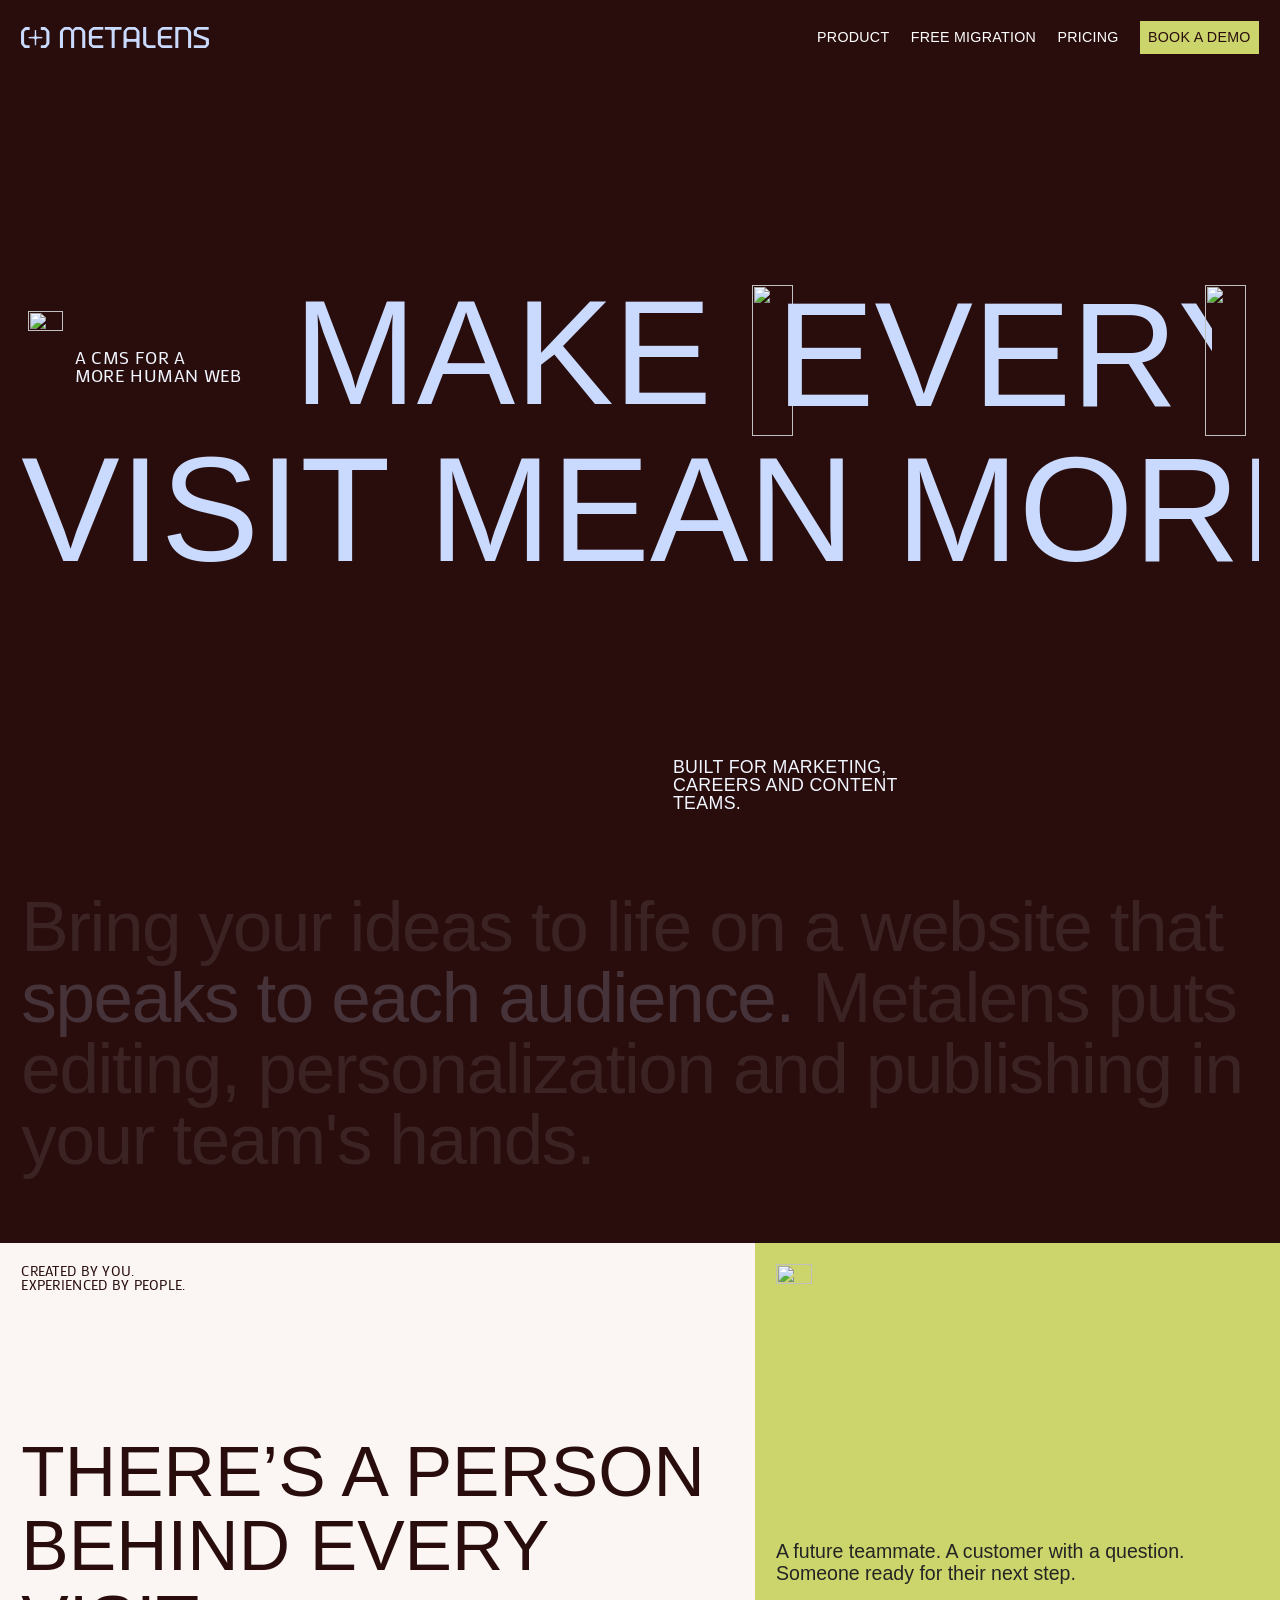
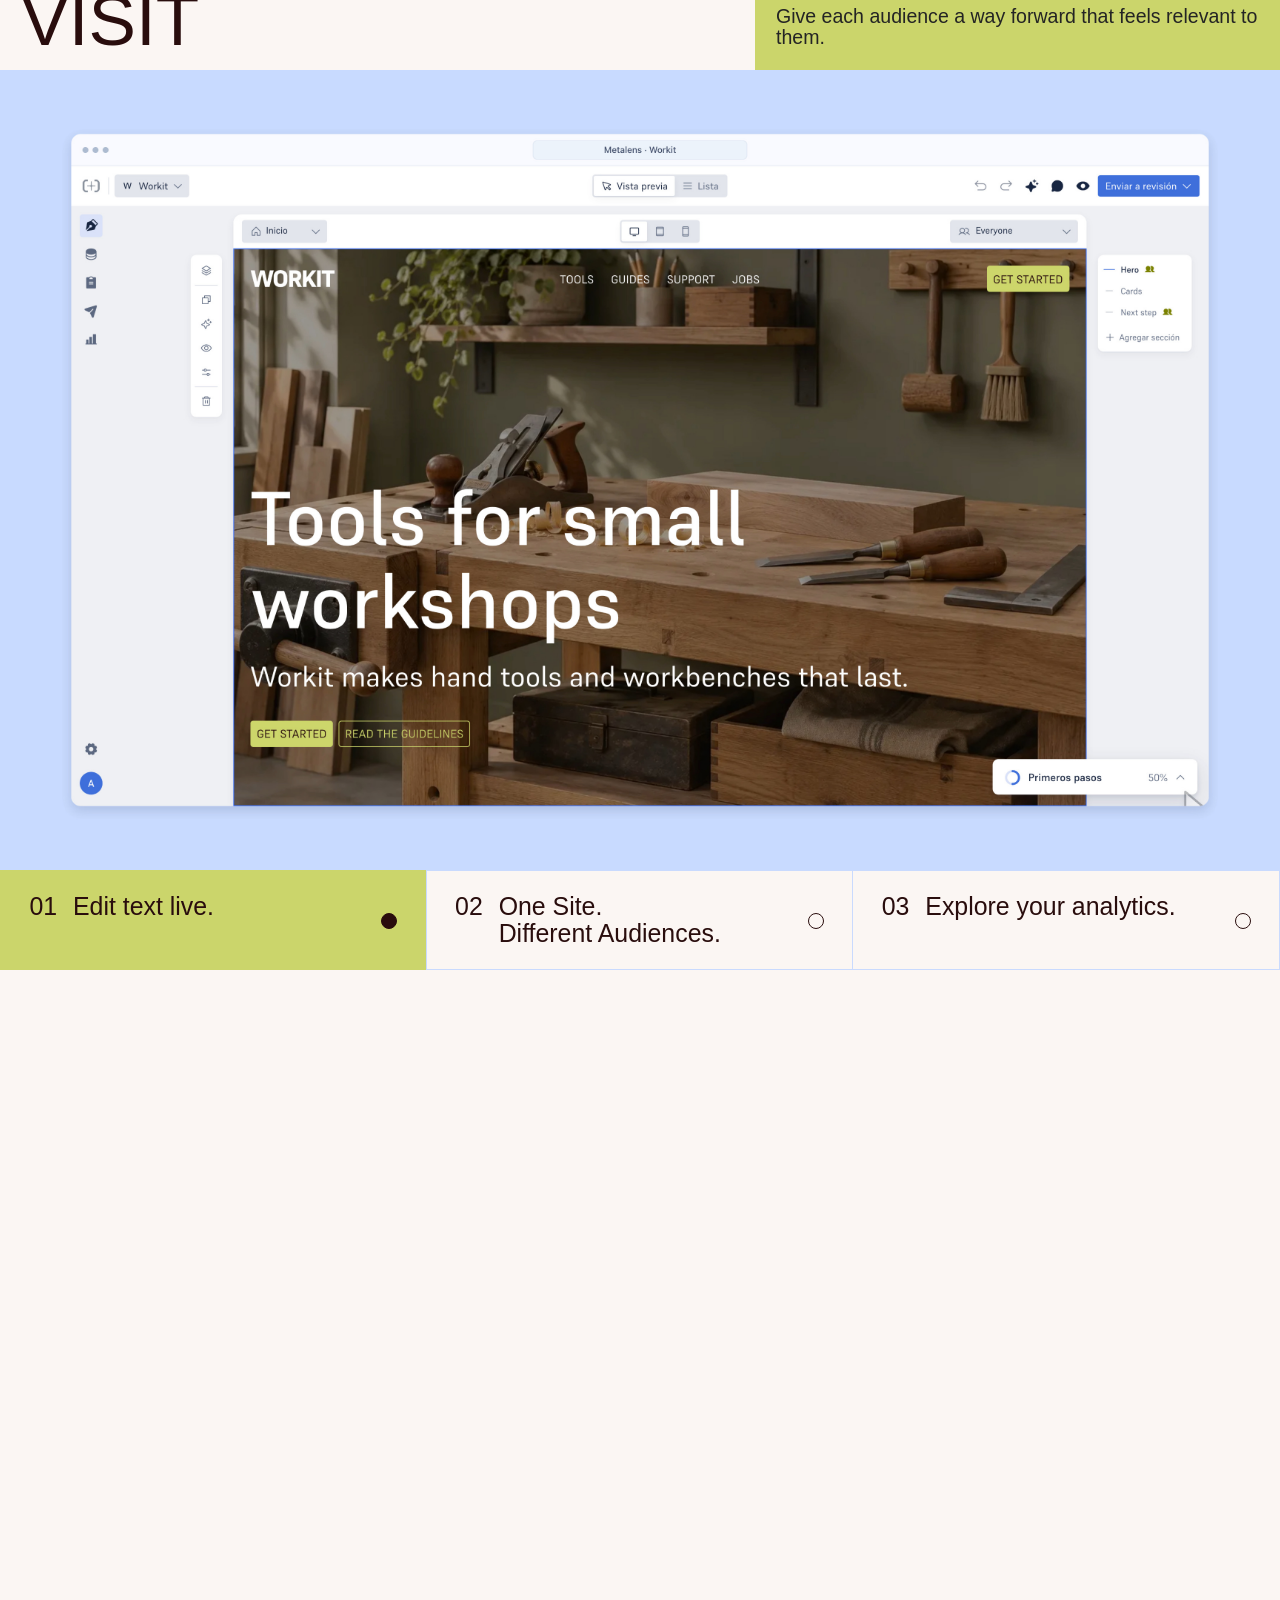
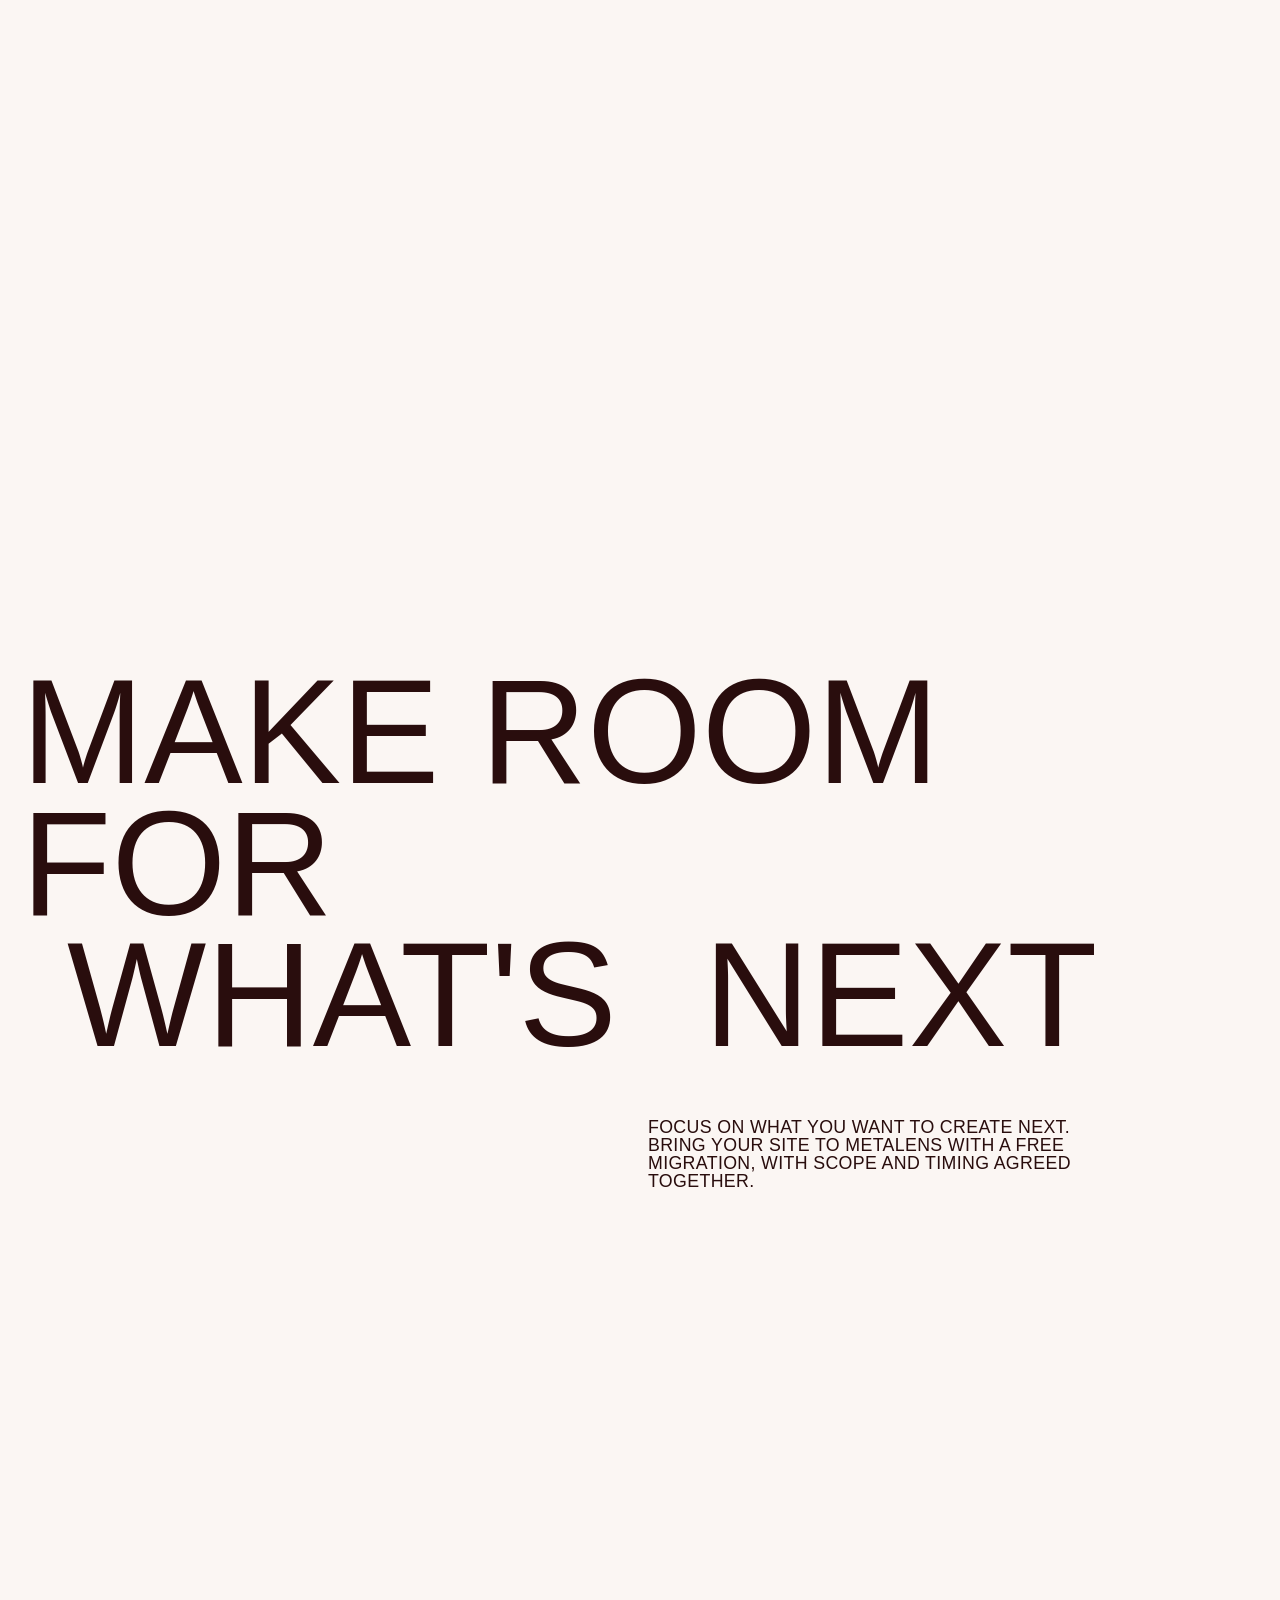
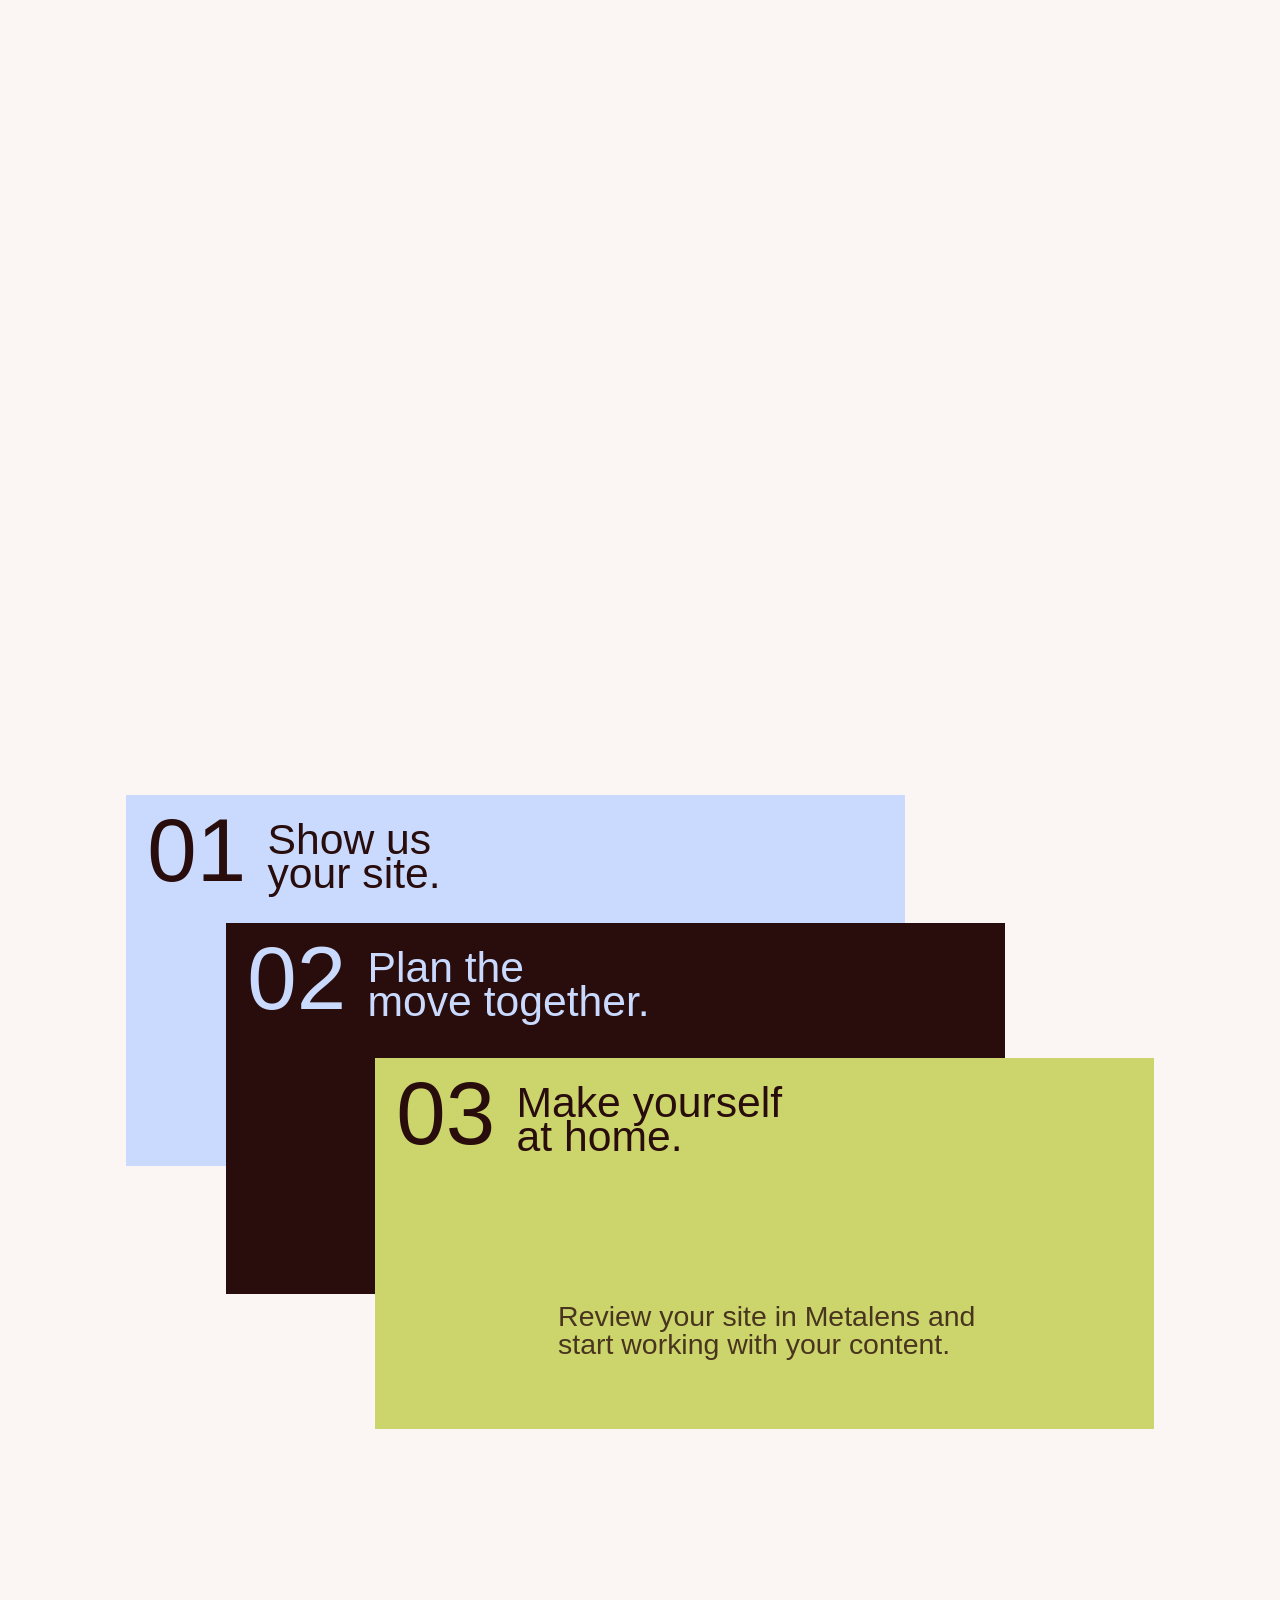
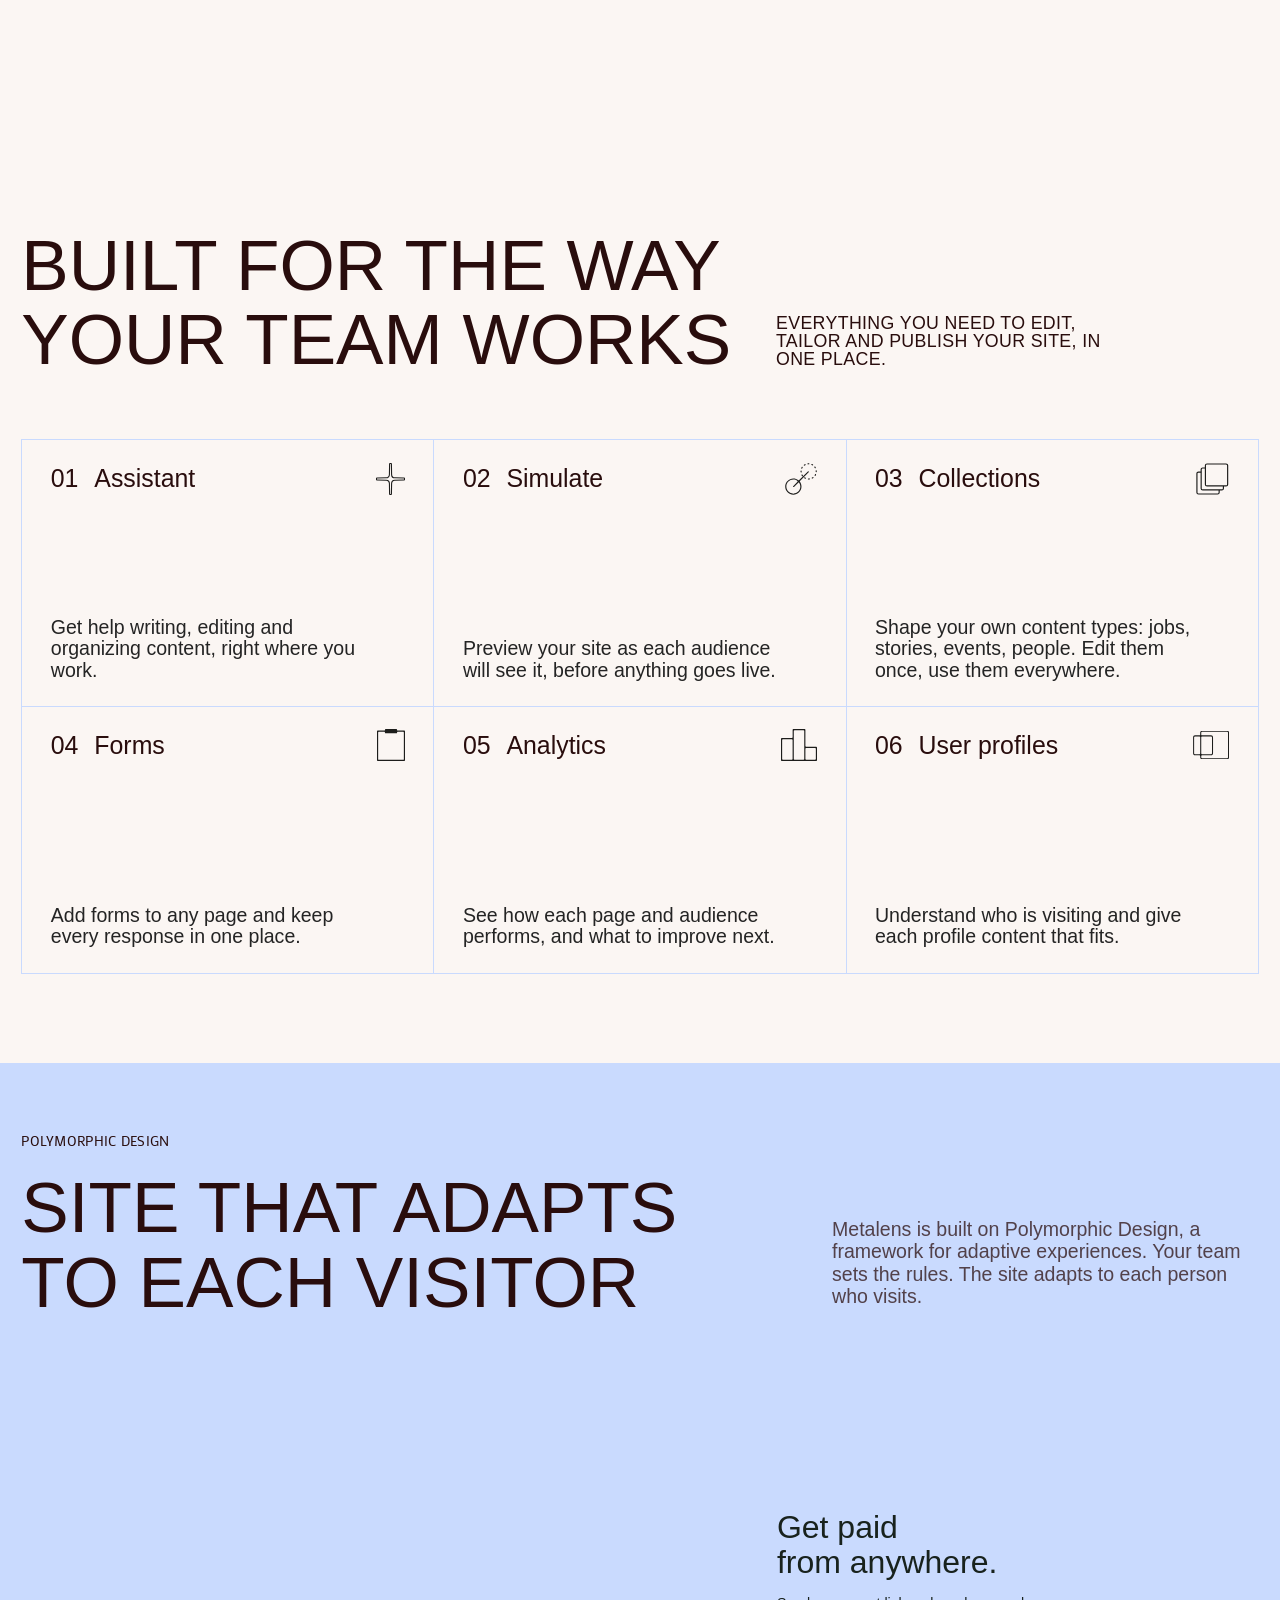
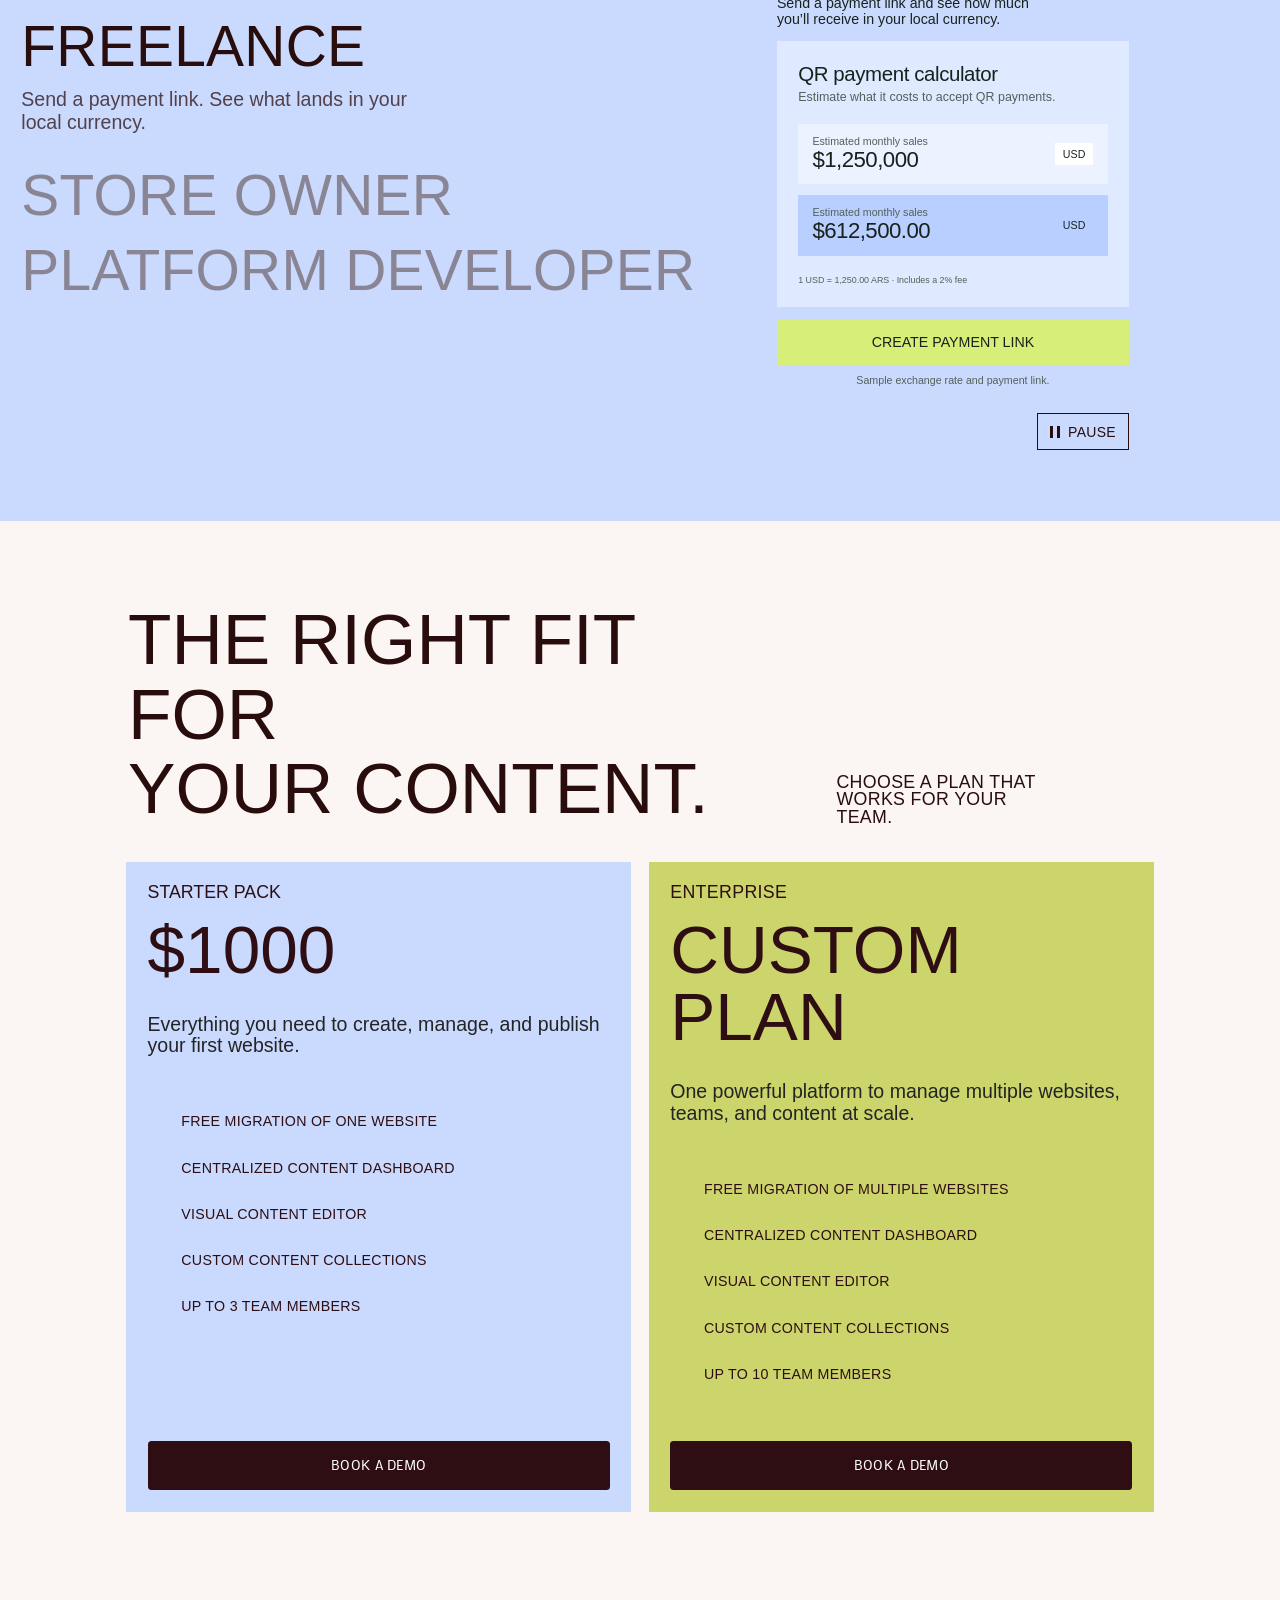
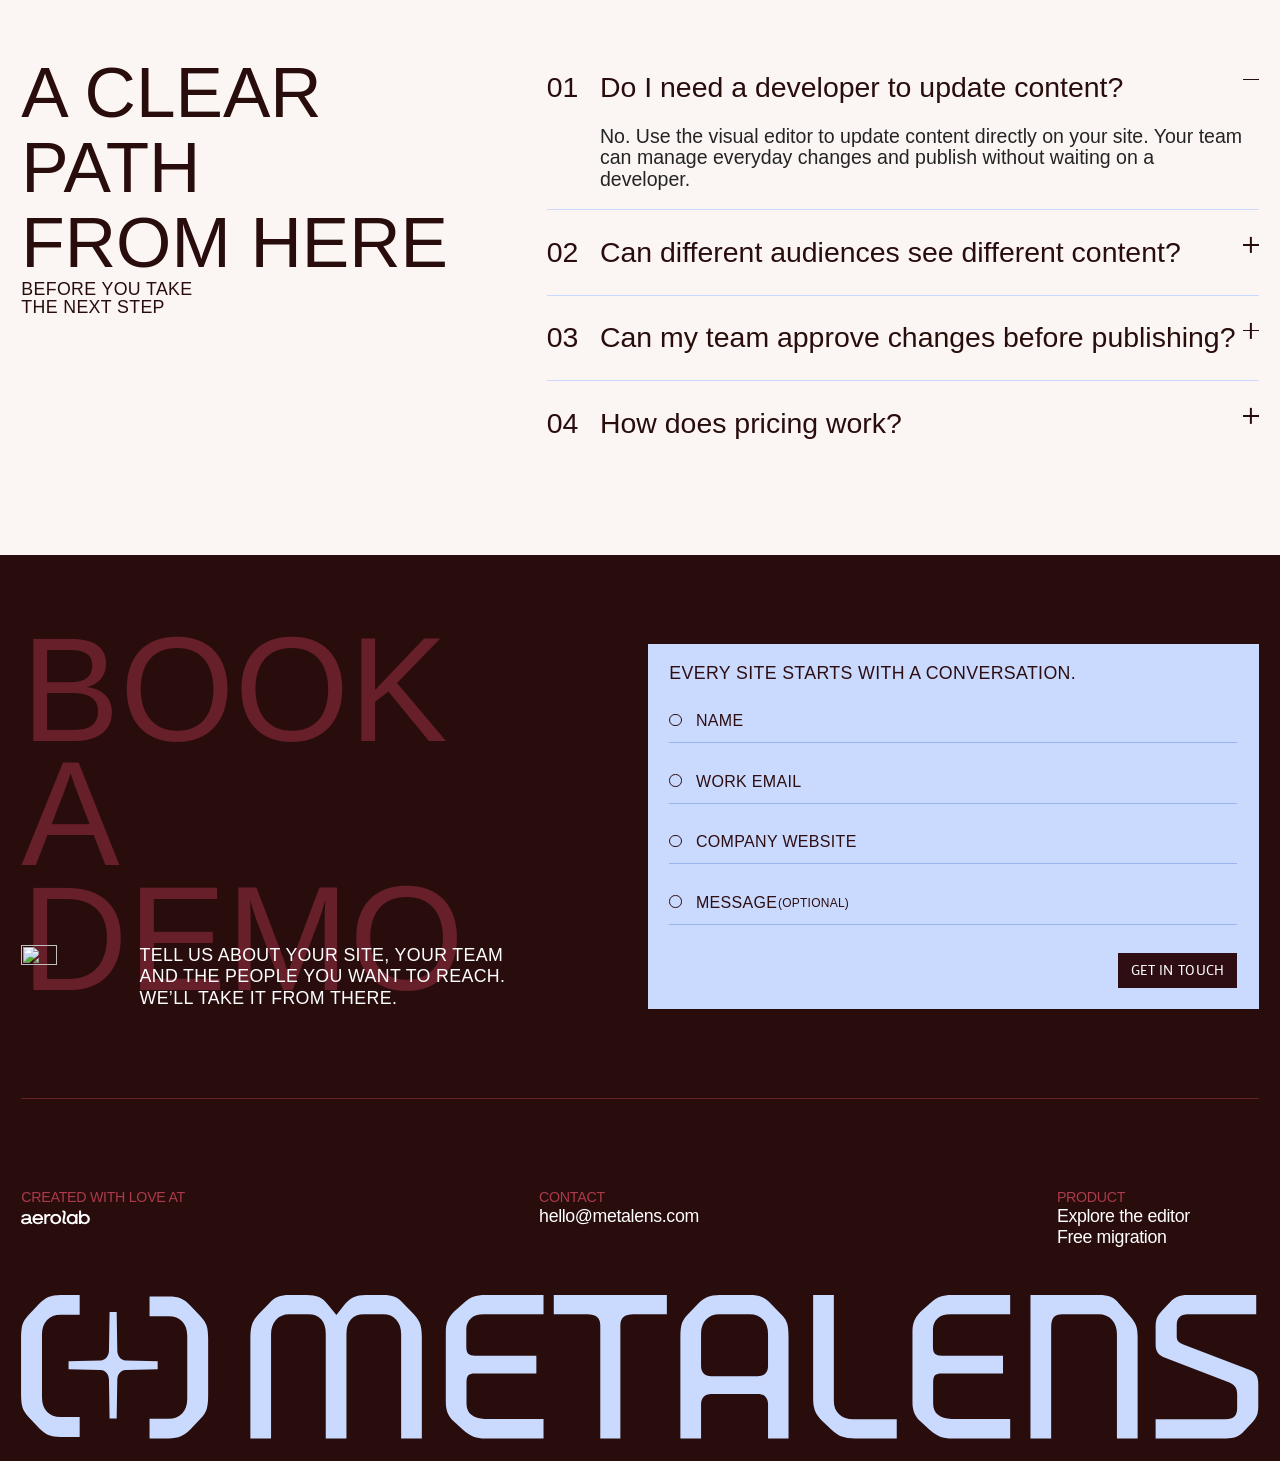
==== commit 6084ed87: "Update Polymorphic demos, feature icons, and brand colors Add three audience previews with tailored " ====
--- a/index.html
+++ b/index.html
@@ -9,8 +9,8 @@
   <link rel="apple-touch-icon" href="apple-touch-icon.png" />
   <link rel="preconnect" href="https://fonts.googleapis.com" />
   <link rel="preconnect" href="https://fonts.gstatic.com" crossorigin />
-  <link href="https://fonts.googleapis.com/css2?family=Mako&display=swap" rel="stylesheet" />
-  <link rel="stylesheet" href="styles-b.css?v=23" />
+  <link href="https://fonts.googleapis.com/css2?family=Mako&amp;family=IBM+Plex+Mono:wght@400;500;600&amp;family=Geist:wght@400&amp;display=swap" rel="stylesheet" />
+  <link rel="stylesheet" href="styles-b.css?v=31" />
   <script>
     /* unidad de escala: 1u = 1px del diseño 1440. Desktop crece con el ancho (siempre ocupa todo el ancho).
        Debajo de 1024 el layout compacto usa px reales (u = 1px). */
@@ -121,7 +121,7 @@
           <i class="ptab__dot"></i>
         </button>
         <button class="ptab ptab--sky" type="button" role="tab" id="demo-audience" aria-selected="false" aria-controls="product-demo" tabindex="-1" data-step="1"
-          data-demo="audiencias" data-description="Audience demo: switch from Everyone to Builder and Buyer to see different headlines.">
+          data-demo="audiencias-universidad" data-demo-mobile="audiencias-universidad-1080p" data-description="Audience demo: switch from Everyone to Current student and Employer to see Horizon University change its image, text, and call to action.">
           <span class="ptab__num">02</span>
           <span class="ptab__txt">One Site. <br />Different Audiences.</span>
           <i class="ptab__dot"></i>
@@ -169,34 +169,34 @@
       <p class="feats__lead label-supreme">Everything you need to edit, tailor and publish your site, in one place.</p>
     </div>
     <div class="feats__grid">
-      <article class="feat feat--lime" style="--d:0">
+      <article class="feat feat--lime feat--icon" style="--d:0">
         <div class="feat__head"><span class="feat__num">01</span><h3 class="feat__title">Assistant</h3></div>
-        <i class="feat__dot"></i>
+        <span class="feat__icon feat__icon--assistant" aria-hidden="true"></span>
         <p class="feat__body">Get help writing, editing and organizing content, right where you work.</p>
       </article>
-      <article class="feat feat--sky" style="--d:1">
+      <article class="feat feat--sky feat--icon" style="--d:1">
         <div class="feat__head"><span class="feat__num">02</span><h3 class="feat__title">Simulate</h3></div>
-        <i class="feat__dot"></i>
+        <span class="feat__icon feat__icon--simulate" aria-hidden="true"></span>
         <p class="feat__body">Preview your site as each audience will see it, before anything goes live.</p>
       </article>
-      <article class="feat feat--dark" style="--d:2">
+      <article class="feat feat--dark feat--icon" style="--d:2">
         <div class="feat__head"><span class="feat__num">03</span><h3 class="feat__title">Collections</h3></div>
-        <i class="feat__dot"></i>
+        <span class="feat__icon feat__icon--collections" aria-hidden="true"></span>
         <p class="feat__body">Shape your own content types: jobs, stories, events, people. Edit them once, use them everywhere.</p>
       </article>
-      <article class="feat feat--lime" style="--d:3">
+      <article class="feat feat--lime feat--icon" style="--d:3">
         <div class="feat__head"><span class="feat__num">04</span><h3 class="feat__title">Forms</h3></div>
-        <i class="feat__dot"></i>
+        <span class="feat__icon feat__icon--forms" aria-hidden="true"></span>
         <p class="feat__body">Add forms to any page and keep every response in one place.</p>
       </article>
-      <article class="feat feat--sky" style="--d:4">
+      <article class="feat feat--sky feat--icon" style="--d:4">
         <div class="feat__head"><span class="feat__num">05</span><h3 class="feat__title">Analytics</h3></div>
-        <i class="feat__dot"></i>
+        <span class="feat__icon feat__icon--analytics" aria-hidden="true"></span>
         <p class="feat__body">See how each page and audience performs, and what to improve next.</p>
       </article>
-      <article class="feat feat--dark" style="--d:5">
+      <article class="feat feat--dark feat--icon" style="--d:5">
         <div class="feat__head"><span class="feat__num">06</span><h3 class="feat__title">User profiles</h3></div>
-        <i class="feat__dot"></i>
+        <span class="feat__icon feat__icon--profiles" aria-hidden="true"></span>
         <p class="feat__body">Understand who is visiting and give each profile content that fits.</p>
       </article>
     </div>
@@ -211,29 +211,81 @@
         <p class="live__lead">Metalens is built on Polymorphic Design, a framework for adaptive experiences. Your team sets the rules. The site adapts to each person who visits.</p>
       </div>
       <article class="live__panel" data-cmp>
-        <header class="live__head">
-          <h3 class="live__name">One site, shaped for each person</h3>
-          <button class="live__playback" type="button" aria-label="Pause demo animation" aria-controls="visitor-preview" data-playing="true" hidden><span class="live__playback-icon" aria-hidden="true"></span><span class="live__playback-label">Pause</span></button>
-          <p class="live__description">Your team designs the standard page and decides what can change. Choose a visitor to see how the page adapts.</p>
-        </header>
-        <div class="aud__chips" role="tablist" aria-label="Visitor">
-          <button class="aud__chip is-on" id="visitor-candidate" role="tab" aria-selected="true" aria-controls="visitor-preview" tabindex="0" data-i="0">Candidate</button>
-          <button class="aud__chip" id="visitor-customer" role="tab" aria-selected="false" aria-controls="visitor-preview" tabindex="-1" data-i="1">Customer</button>
-          <button class="aud__chip" id="visitor-partner" role="tab" aria-selected="false" aria-controls="visitor-preview" tabindex="-1" data-i="2">Partner</button>
-        </div>
-        <div class="cmp is-adapted" id="visitor-preview" role="tabpanel" aria-labelledby="visitor-candidate" aria-live="off">
-          <div class="cmp__page cmp__page--std" aria-hidden="true">
-            <p class="cmp__tag">Standard</p>
-            <p class="cmp__title">Make every<br />visit count</p>
-            <p class="cmp__copy">A website that speaks to whoever arrives.</p>
-            <span class="cmp__cta">Explore</span>
+        <div class="aud__chips" role="tablist" aria-label="Visitor" aria-orientation="vertical">
+          <div class="aud__option is-on" role="presentation">
+            <button class="aud__chip is-on" id="visitor-freelance" type="button" role="tab" aria-selected="true" aria-controls="preview-freelance" aria-describedby="description-freelance" tabindex="0">Freelance</button>
+            <p class="aud__description" id="description-freelance">Send a payment link. See what lands in your local currency.</p>
           </div>
-          <div class="cmp__page cmp__page--alt" aria-hidden="false">
-            <p class="cmp__tag"><span class="sw"><span style="--i:0">Came from a job post</span></span></p>
-            <p class="cmp__title"><span class="sw"><span style="--i:1">Find your</span></span><span class="sw"><span style="--i:2">next team</span></span></p>
-            <p class="cmp__copy"><span class="sw"><span style="--i:3">Open roles, real stories and how we work.</span></span></p>
-            <span class="cmp__cta"><span class="sw"><span style="--i:4">See open roles</span></span></span>
+          <div class="aud__option" role="presentation">
+            <button class="aud__chip" id="visitor-store" type="button" role="tab" aria-selected="false" aria-controls="preview-store" aria-describedby="description-store" tabindex="-1">Store owner</button>
+            <p class="aud__description" id="description-store" hidden>Accept QR payments. Know your fees and when you’ll get paid.</p>
           </div>
+          <div class="aud__option" role="presentation">
+            <button class="aud__chip" id="visitor-developer" type="button" role="tab" aria-selected="false" aria-controls="preview-developer" aria-describedby="description-developer" tabindex="-1">Platform developer</button>
+            <p class="aud__description" id="description-developer" hidden>Explore the API. Test a payment before you start building.</p>
+          </div>
+        </div>
+        <div class="live__stage">
+          <div class="cmp" id="visitor-preview" aria-live="off">
+            <div class="poly-demo is-on" id="preview-freelance" role="tabpanel" aria-labelledby="visitor-freelance" aria-hidden="false" tabindex="0">
+              <div class="poly-demo__intro">
+                <h3 class="poly-demo__title">Get paid<br />from anywhere.</h3>
+                <p class="poly-demo__lead">Send a payment link and see how much<br class="poly-demo__break" /> you’ll receive in your local currency.</p>
+              </div>
+              <div class="poly-tool">
+                <div class="poly-tool__heading"><h4>QR payment calculator</h4><p>Estimate what it costs to accept QR payments.</p></div>
+                <div class="poly-tool__fields">
+                  <div class="poly-tool__amount"><div><p class="poly-tool__label">Estimated monthly sales</p><p class="poly-tool__value">$1,250,000</p></div><span class="poly-tool__currency">USD</span></div>
+                  <div class="poly-tool__amount poly-tool__amount--result"><div><p class="poly-tool__label">Estimated monthly sales</p><p class="poly-tool__value">$612,500.00</p></div><span class="poly-tool__currency">USD</span></div>
+                </div>
+                <p class="poly-tool__footnote">1 USD = 1,250.00 ARS · Includes a 2% fee</p>
+              </div>
+              <div class="poly-demo__action">
+                <button class="poly-demo__cta" type="button" data-demo-action="link">Create payment link</button>
+                <p class="poly-demo__note" data-link-status role="status">Sample exchange rate and payment link.</p>
+              </div>
+            </div>
+            <div class="poly-demo" id="preview-store" role="tabpanel" aria-labelledby="visitor-store" aria-hidden="true" tabindex="0" inert>
+              <div class="poly-demo__intro">
+                <h3 class="poly-demo__title">Get paid with<br />QR in your store.</h3>
+                <p class="poly-demo__lead">See your fees and payout timing<br class="poly-demo__break" /> based on your monthly sales.</p>
+              </div>
+              <div class="poly-tool">
+                <div class="poly-tool__heading"><h4>QR payment calculator</h4><p>Estimate what it costs to accept QR payments.</p></div>
+                <div class="poly-tool__fields" aria-live="polite">
+                  <div class="poly-tool__amount"><div><p class="poly-tool__label">Estimated monthly sales</p><p class="poly-tool__value" data-store-sales>$1,250,000</p></div><span class="poly-tool__currency">USD</span></div>
+                  <div class="poly-tool__results">
+                    <div class="poly-tool__metric"><p>Monthly fees</p><p class="poly-tool__value" data-store-fees>$10,000</p><small>0.80% per payment</small></div>
+                    <div class="poly-tool__metric"><p>Payout timing</p><p class="poly-tool__value">Same day</p><small>To your Cauce account</small></div>
+                  </div>
+                </div>
+                <div class="poly-tool__total" aria-live="polite"><span>Monthly net payout</span><strong data-store-net>$1,240,000</strong></div>
+              </div>
+              <div class="poly-demo__action"><button class="poly-demo__cta" type="button" data-demo-action="sales">Try ARS 500,000</button></div>
+            </div>
+            <div class="poly-demo" id="preview-developer" role="tabpanel" aria-labelledby="visitor-developer" aria-hidden="true" tabindex="0" inert>
+              <div class="poly-demo__intro">
+                <h3 class="poly-demo__title">Add payments<br />to your product</h3>
+                <p class="poly-demo__lead">Test a payment in the sandbox and see the API response before you integrate.</p>
+              </div>
+              <div class="poly-tool poly-tool--developer">
+                <div class="poly-tool__heading"><h4>Payments playground</h4><p>Try a request to the payments API.</p></div>
+                <div class="poly-api">
+                  <div class="poly-api__endpoint"><p><strong>POST</strong> /v1/payments</p><span class="poly-api__badge">Sandbox</span></div>
+                  <div class="poly-api__editors">
+                    <div class="poly-api__editor"><p class="poly-api__label">Request</p><pre>{
+  <span class="poly-api__key">"amount"</span><span class="poly-api__punct">: </span><span class="poly-api__value">12500</span><span class="poly-api__punct">,</span>
+  <span class="poly-api__key">"currency"</span><span class="poly-api__punct">: </span><span class="poly-api__value">"ARS"</span><span class="poly-api__punct">,</span>
+  <span class="poly-api__key">"method"</span><span class="poly-api__punct">: </span><span class="poly-api__value">"card"</span>
+}</pre></div>
+                    <div class="poly-api__editor"><p class="poly-api__label">Response</p><div class="poly-api__response" role="status"><p data-api-status>Waiting for request</p><p class="poly-api__hint" data-api-hint>Run a test payment to see the response.</p></div></div>
+                  </div>
+                </div>
+              </div>
+              <div class="poly-demo__action"><button class="poly-demo__cta" type="button" data-demo-action="payment">Run a test payment</button></div>
+            </div>
+          </div>
+          <button class="live__playback" type="button" aria-label="Play demo animation" aria-controls="visitor-preview" data-playing="false" hidden><span class="live__playback-icon" aria-hidden="true"></span><span class="live__playback-label">Play</span></button>
         </div>
       </article>
     </div>
@@ -370,6 +422,6 @@
   </footer>
 
 
-  <script src="animations-b.js?v=22"></script>
+  <script src="animations-b.js?v=28"></script>
 </body>
 </html>
--- a/styles-b.css
+++ b/styles-b.css
@@ -8,9 +8,8 @@
 :root {
   --ink: #290d0d;        /* bordó casi negro */
   --wine: #2e0e13;       /* fondo footer */
-  --wine-2: #671f2a;     /* líneas decorativas */
-  --rose: #ab3a4b;
-  --rose-text: #c56978;  /* texto sobre el fondo oscuro */
+  --wine-2: #671f2a;     /* "Book a demo" / línea */
+  --rose: #ab3a4b;       /* labels footer */
   --sky: #c9dafe;        /* celeste */
   --sky-2: #9ab5ee;      /* líneas del form */
   --lime: #cbd56b;
@@ -124,7 +123,6 @@
 .product__tabs { display: grid; grid-template-columns: repeat(3, minmax(0, 1fr)); height: min(calc(113 * var(--u)), 12.5dvh); }
 
 @media (max-aspect-ratio: 4 / 3) {
-  .product__stage { background: var(--paper); }
   .product__video { object-fit: contain; object-position: center; }
 }
 
@@ -191,9 +189,19 @@
 .feat__num { font: 500 calc(28 * var(--u))/1.1 var(--display); min-width: calc(33 * var(--u)); transition: color .5s; }
 .feat__title { font: 400 calc(28 * var(--u))/1.1 var(--sans); }
 .feat__dot { position: absolute; right: calc(32 * var(--u)); top: calc(30 * var(--u)); width: calc(18 * var(--u)); height: calc(18 * var(--u)); border-radius: 50%; border: 1px solid currentColor; transition: background .4s, border-color .4s; }
+/* Íconos originales de Figma, módulo 789:123. */
+.feat--icon { --icon-u: var(--u); }
+.feat--icon .feat__head { min-height: calc(36.4893 * var(--icon-u)); align-items: center; padding-right: calc(64 * var(--icon-u)); }
+.feat__icon { position: absolute; top: calc(25 * var(--u)); right: calc(32 * var(--u)); pointer-events: none; background-position: center; background-size: contain; background-repeat: no-repeat; }
+.feat__icon--assistant { width: calc(32.4008 * var(--icon-u)); height: calc(36.0001 * var(--icon-u)); background-image: url("assets/feature-assistant.svg"); }
+.feat__icon--simulate { width: calc(36.1412 * var(--icon-u)); height: calc(36 * var(--icon-u)); background-image: url("assets/feature-simulate.svg"); }
+.feat__icon--collections { width: calc(36.8571 * var(--icon-u)); height: calc(36 * var(--icon-u)); background-image: url("assets/feature-collections.svg"); }
+.feat__icon--forms { width: calc(31.6162 * var(--icon-u)); height: calc(36.1133 * var(--icon-u)); background-image: url("assets/feature-forms.svg"); }
+.feat__icon--analytics { width: calc(40.5053 * var(--icon-u)); height: calc(36.05 * var(--icon-u)); background-image: url("assets/feature-analytics.svg"); }
+.feat__icon--profiles { width: calc(45.667 * var(--icon-u)); height: calc(36.4893 * var(--icon-u)); background-image: url("assets/feature-profiles.svg"); transform: scale(.9); transform-origin: right center; }
 .feat__body { max-width: calc(360 * var(--u)); font: 400 calc(22 * var(--u))/1.1 var(--sans); color: var(--text); transition: color .5s; }
 
-/* ───────────── B2 · Polymorphic Design · Figma 789:64 ───────────── */
+/* ───────────── B2 · Polymorphic · tres vistas de Figma 890:3388 ───────────── */
 .live { padding: calc(80 * var(--u)) 0; background: var(--sky); color: var(--ink); }
 .live__surface { padding: 0 var(--pad); }
 .live__intro { display: grid; grid-template-columns: minmax(0, 1fr) calc(480 * var(--u)); gap: calc(40 * var(--u)) calc(10 * var(--u)); align-items: end; }
@@ -201,54 +209,84 @@
 .live__intro .display-80 { min-width: 0; height: calc(140 * var(--u)); display: flex; flex-direction: column; justify-content: center; }
 .live__intro .display-80 .line { flex-shrink: 0; }
 .live__lead { font: 400 calc(22 * var(--u))/1.15 var(--sans); color: rgb(41 13 13 / .75); text-box-trim: trim-both; text-box-edge: cap alphabetic; }
-.live__panel { margin-top: calc(156 * var(--u)); min-width: 0; display: flex; flex-direction: column; gap: calc(12 * var(--u)); }
-.live__head { width: 100%; margin: 0 0 calc(8 * var(--u)); display: grid; grid-template-columns: minmax(0, 1fr) auto; align-items: center; gap: calc(28 * var(--u)) 20px; }
-.live__name { flex: 1; min-width: 0; font: 400 calc(40 * var(--u))/1 var(--display); text-transform: uppercase; }
-.live__description { grid-column: 1 / -1; width: min(100%, calc(684 * var(--u))); font: 400 calc(22 * var(--u))/1.1 var(--sans); color: var(--text); }
-.live__panel .cmp { height: calc(679 * var(--u)); }
-.live__panel .cmp__page { padding: calc(32 * var(--u)) calc(40 * var(--u)); gap: calc(22 * var(--u)); }
-.live__panel .cmp__page--std { background: #fff; }
-.live__panel .cmp__title { margin-top: calc(56 * var(--u)); font-size: calc(88 * var(--u)); }
-.live__panel .cmp__copy { font-size: calc(24 * var(--u)); max-width: calc(420 * var(--u)); }
-
-/* personas */
-.aud__chips { display: flex; gap: calc(8 * var(--u)); }
-.aud__chip {
-  flex: 1; min-width: 0;
-  height: calc(37 * var(--u)); padding: 0 calc(14 * var(--u)); border: 1px solid var(--ink); background: transparent; color: var(--ink);
-  font: 500 calc(16 * var(--u))/1 var(--sans); letter-spacing: .02em; text-transform: uppercase; cursor: pointer;
-  transition: background-color .35s var(--ease), color .35s var(--ease);
-}
-.aud__chip.is-on { background: var(--ink); color: var(--sky); }
-.aud__chip:focus-visible { outline: 2px solid var(--ink); outline-offset: 3px; }
-
-/* Demo: una página completa pasa de estándar a personalizada. */
-.live__playback { flex-shrink: 0; display: inline-flex; align-items: center; justify-content: center; gap: 8px; min-height: 37px; padding: 0 12px; border: 1px solid var(--ink); background: transparent; color: var(--ink); font: 500 14px/1 var(--sans); text-transform: uppercase; letter-spacing: .02em; cursor: pointer; }
+.live__panel { margin-top: calc(156 * var(--u)); min-width: 0; display: grid; grid-template-columns: minmax(0, 1fr) calc(688 * var(--u)); align-items: center; }
+.live__stage { --demo-u: var(--u); position: relative; min-width: 0; height: calc(679 * var(--u)); display: flex; align-items: center; justify-content: center; }
+
+.aud__chips { display: flex; flex-direction: column; align-items: flex-start; gap: calc(8 * var(--u)); }
+.aud__option { min-width: 0; display: flex; flex-direction: column; align-items: flex-start; gap: calc(8 * var(--u)); }
+.aud__option.is-on { padding-block: calc(24 * var(--u)); }
+.aud__option:last-child.is-on { padding-top: 0; }
+.aud__description { width: calc(480 * var(--u)); max-width: 100%; font: 400 calc(22 * var(--u))/1.15 var(--sans); color: rgb(41 13 13 / .75); text-box-trim: trim-both; text-box-edge: cap alphabetic; }
+.aud__description[hidden] { display: none; }
+.aud__chip { min-width: 0; min-height: 44px; padding: 0; border: 0; background: transparent; color: #8a8594; font: 500 calc(64 * var(--u))/1.2 var(--sans); letter-spacing: calc(.32 * var(--u)); text-transform: uppercase; text-align: left; white-space: nowrap; cursor: pointer; transition: color .25s var(--ease); }
+.aud__chip.is-on { color: var(--ink); }
+.aud__chip:focus-visible { outline: 2px solid var(--ink); outline-offset: 6px; }
+
+/* Las tres vistas comparten el espacio: el cambio no mueve el resto de la página. */
+.cmp { position: relative; isolation: isolate; display: grid; align-items: center; width: min(100%, calc(396 * var(--demo-u))); color: #18221d; }
+.poly-demo { grid-area: 1 / 1; position: relative; z-index: 2; min-width: 0; display: flex; flex-direction: column; gap: calc(15 * var(--demo-u)); opacity: 0; visibility: hidden; pointer-events: none; }
+.poly-demo.is-on { opacity: 1; visibility: visible; pointer-events: auto; }
+/* Capas FLIP: sólo los fondos se estiran; el contenido nunca se deforma. */
+.poly-morph { position: absolute; inset: 0; z-index: 1; pointer-events: none; }
+.poly-morph__block { position: absolute; transform-origin: 0 0; overflow: hidden; }
+.poly-morph__block > div { position: absolute; inset: 0; }
+.poly-demo.poly-morph__copy { position: absolute; visibility: visible; z-index: 2; pointer-events: none; }
+.cmp.is-morphing > .poly-demo.is-on { pointer-events: none; }
+.cmp.is-morphing > .poly-demo.is-on :is(.poly-tool, .poly-tool__amount, .poly-tool__metric, .poly-api__editor, .poly-demo__cta),
+.poly-morph__copy :is(.poly-tool, .poly-tool__amount, .poly-tool__metric, .poly-api__editor, .poly-demo__cta) { background-color: transparent; }
+.poly-demo:focus-visible { outline: 2px solid var(--ink); outline-offset: 8px; }
+.poly-demo__intro { display: flex; flex-direction: column; gap: calc(18 * var(--demo-u)); }
+.poly-demo__title { font: 500 calc(36 * var(--demo-u))/1.1 var(--sans); }
+.poly-demo__lead { font: 400 calc(16 * var(--demo-u))/1.1 var(--sans); }
+.poly-tool { padding: calc(24 * var(--demo-u)); background: rgb(255 255 255 / .4); display: flex; flex-direction: column; gap: calc(22 * var(--demo-u)); }
+.poly-tool__heading { display: flex; flex-direction: column; gap: calc(3 * var(--demo-u)); }
+.poly-tool__heading h4 { font: 500 calc(23 * var(--demo-u))/1.2 var(--sans); letter-spacing: calc(-.45 * var(--demo-u)); }
+.poly-tool__heading > p { color: #54605a; font: 400 calc(14 * var(--demo-u))/1.2 var(--sans); }
+.poly-tool__fields { display: flex; flex-direction: column; gap: calc(12 * var(--demo-u)); }
+.poly-tool__amount { min-height: calc(68 * var(--demo-u)); padding: calc(8 * var(--demo-u)) calc(16 * var(--demo-u)); background: #ecf2ff; display: flex; align-items: center; justify-content: space-between; gap: 8px; }
+.poly-tool__label { color: #54605a; font: 400 calc(12 * var(--demo-u))/1.2 var(--sans); }
+.poly-tool__value { font: 500 calc(25 * var(--demo-u))/1.2 var(--sans); letter-spacing: calc(-.6 * var(--demo-u)); }
+.poly-tool__currency { flex-shrink: 0; padding: calc(5 * var(--demo-u)) calc(9 * var(--demo-u)); background: #fff; font: 500 calc(12 * var(--demo-u))/1.2 var(--sans); }
+.poly-tool__amount--result { background: #b8cfff; }
+.poly-tool__amount--result .poly-tool__currency { background: transparent; }
+.poly-tool__footnote { color: #54605a; font: 400 calc(10 * var(--demo-u))/1.2 var(--sans); }
+.poly-tool__results { display: grid; grid-template-columns: repeat(2, minmax(0, 1fr)); gap: calc(12 * var(--demo-u)); }
+.poly-tool__metric { display: flex; flex-direction: column; gap: calc(12 * var(--demo-u)); padding: calc(8 * var(--demo-u)) calc(16 * var(--demo-u)); background: #b8cfff; }
+.poly-tool__metric > p:first-child { font: 400 calc(12 * var(--demo-u))/1.2 var(--sans); }
+.poly-tool__metric .poly-tool__value { letter-spacing: calc(-1 * var(--demo-u)); white-space: nowrap; }
+.poly-tool__metric > * { text-box-trim: trim-both; text-box-edge: cap alphabetic; }
+.poly-tool__metric small { font: 400 calc(10 * var(--demo-u))/1.2 var(--sans); }
+.poly-tool__total { display: flex; align-items: center; justify-content: space-between; gap: 12px; padding-top: calc(22 * var(--demo-u)); border-top: 1px solid #b8cfff; }
+.poly-tool__total > span { font: 500 calc(14 * var(--demo-u))/1.2 var(--sans); color: #54605a; }
+.poly-tool__total strong { font: 500 calc(22 * var(--demo-u))/1.2 var(--sans); letter-spacing: calc(-.5 * var(--demo-u)); }
+.poly-demo__action { display: flex; flex-direction: column; align-items: center; gap: calc(10 * var(--demo-u)); }
+.poly-demo__cta { width: 100%; min-height: max(44px, calc(50 * var(--demo-u))); padding: 8px calc(18 * var(--demo-u)); border: 0; background: #d7ef78; color: #18221d; font: 500 calc(16 * var(--demo-u))/1.2 var(--sans); text-align: center; text-transform: uppercase; cursor: pointer; }
+.poly-demo__cta:focus-visible { outline: 2px solid var(--ink); outline-offset: 3px; }
+.poly-demo__cta:active { filter: brightness(.95); }
+.poly-demo__note { color: #54605a; font: 400 calc(12 * var(--demo-u))/1.2 var(--sans); text-align: center; overflow-wrap: anywhere; }
+.poly-tool--developer { background: rgb(255 255 255 / .1); }
+.poly-api { --mono: "IBM Plex Mono", monospace; display: flex; flex-direction: column; gap: calc(12 * var(--demo-u)); }
+.poly-api__endpoint { display: flex; align-items: center; justify-content: space-between; gap: 8px; color: #201f2a; font: 400 calc(13 * var(--demo-u))/calc(21 * var(--demo-u)) var(--mono); }
+.poly-api__endpoint strong { margin-right: calc(10 * var(--demo-u)); color: #538afd; font-size: calc(12 * var(--demo-u)); font-weight: 600; }
+.poly-api__badge { background: #2a2837; color: #b2cbff; padding: calc(4 * var(--demo-u)) calc(8 * var(--demo-u)); border-radius: 5px; font-size: calc(11 * var(--demo-u)); font-weight: 500; line-height: 1.2; }
+.poly-api__editors { display: grid; grid-template-columns: repeat(2, minmax(0, 1fr)); gap: calc(10 * var(--demo-u)); }
+.poly-api__editor { min-width: 0; min-height: calc(155 * var(--demo-u)); padding: calc(12 * var(--demo-u)); border-radius: 8px; background: #b2cbff; display: flex; flex-direction: column; gap: calc(8 * var(--demo-u)); }
+.poly-api__label { font: 500 calc(12 * var(--demo-u))/1.2 var(--mono); text-transform: uppercase; color: #201f2a; }
+.poly-api__editor pre, .poly-api__response { font: 400 calc(13 * var(--demo-u))/calc(21 * var(--demo-u)) var(--mono); color: #2a2837; }
+.poly-api__editor pre { font-size: calc(12 * var(--demo-u)); white-space: pre-wrap; overflow-wrap: anywhere; letter-spacing: -.03em; }
+.poly-api__key { color: #ac53ff; }
+.poly-api__punct { color: #fbfafe; }
+.poly-api__value { color: #cf0; }
+.poly-api__response { display: flex; flex-direction: column; gap: calc(6 * var(--demo-u)); overflow-wrap: anywhere; }
+.poly-api__hint { font: 400 calc(13 * var(--demo-u))/calc(19 * var(--demo-u)) "Geist", var(--sans); }
+.live__playback { position: absolute; right: max(0px, calc((100% - 396 * var(--demo-u)) / 2)); bottom: 0; display: inline-flex; align-items: center; justify-content: center; gap: 8px; min-height: 37px; padding: 0 12px; border: 1px solid var(--ink); background: transparent; color: var(--ink); font: 500 14px/1 var(--sans); text-transform: uppercase; letter-spacing: .02em; cursor: pointer; }
 .live__playback[hidden] { display: none; }
 .live__playback:focus-visible { outline: 2px solid var(--ink); outline-offset: 3px; }
 .live__playback-icon { width: 10px; height: 12px; border-left: 3px solid currentColor; border-right: 3px solid currentColor; }
 .live__playback[data-playing="false"] .live__playback-icon { width: 0; height: 0; margin-left: 2px; border: 6px solid transparent; border-left: 9px solid currentColor; border-right: 0; }
-.cmp { position: relative; height: calc(330 * var(--u)); container-type: inline-size; overflow: hidden; background: #fff; }
-.cmp__page { position: absolute; inset: 0; padding: calc(28 * var(--u)) calc(32 * var(--u)); display: flex; flex-direction: column; align-items: flex-start; gap: calc(18 * var(--u)); }
-.cmp__page--std { background: #fff; color: var(--ink); opacity: 1; transition: opacity 240ms cubic-bezier(.4, 0, 1, 1); }
-.cmp__page--alt { background: var(--wine); color: var(--sky); opacity: 0; pointer-events: none; transition: opacity 600ms cubic-bezier(.22, 1, .36, 1); }
-.cmp.is-adapted .cmp__page--std { opacity: 0; }
-.cmp.is-adapted .cmp__page--alt { opacity: 1; pointer-events: auto; }
-.cmp__tag { align-self: stretch; font: 400 calc(14 * var(--u))/1.2 var(--mako); letter-spacing: .02em; text-transform: uppercase; opacity: .7; }
-.cmp__page--alt .cmp__tag { opacity: .85; }
-.cmp__title { margin-top: calc(30 * var(--u)); font: 500 calc(56 * var(--u))/.95 var(--display); text-transform: uppercase; }
-.cmp__copy { font: 400 calc(20 * var(--u))/1.15 var(--sans); color: var(--text); }
-.cmp__page--alt .cmp__copy { color: rgb(241 246 255 / .8); }
-.cmp__cta { margin-top: auto; flex-shrink: 0; display: inline-flex; align-items: center; height: calc(37 * var(--u)); padding: 0 calc(12 * var(--u)); background: var(--lime); color: var(--ink); font: 400 calc(16 * var(--u))/1 var(--sans); letter-spacing: .02em; text-transform: uppercase; }
-.cmp__page--std .cmp__cta { background: transparent; box-shadow: inset 0 0 0 1px var(--ink); }
-.sw { display: block; overflow: hidden; }
-.sw > span { display: inline-block; }
-.cmp__page--alt .sw > span { opacity: 0; transform: translateY(16px); transition: transform 240ms cubic-bezier(.4, 0, 1, 1), opacity 180ms cubic-bezier(.4, 0, 1, 1); }
-.cmp.is-adapted .sw > span { opacity: 1; transform: none; transition-duration: 520ms, 380ms; transition-timing-function: cubic-bezier(.22, 1, .36, 1); transition-delay: calc(60ms + var(--i) * 35ms); }
-.cmp.is-instant .cmp__page, .cmp.is-instant .sw > span { transition: none; }
 @media (prefers-reduced-motion: reduce) {
-  .cmp .cmp__page, .cmp .sw > span, .aud__chip { transition: none; }
-  .cmp .sw > span { transform: none; }
+  .poly-demo, .aud__chip { transition: none; transform: none; }
+  .poly-morph { display: none; }
 }
 
 .sig { display: flex; flex-direction: column; gap: calc(16 * var(--u)); }
@@ -814,6 +852,17 @@
   .feats { padding: 72px var(--pad); }
   .live { padding: 72px 0; }
   .live__surface { padding: 0 var(--pad); }
+  .live__intro { grid-template-columns: 1fr; gap: 32px; }
+  .live__intro .display-80 { height: auto; }
+  .live__lead { max-width: 560px; font-size: clamp(17px, 2.4vw, 20px); }
+  .live__panel { margin-top: 80px; grid-template-columns: minmax(0, 1fr); gap: 32px; }
+  .aud__chips { gap: 8px; }
+  .aud__option { max-width: 100%; gap: 12px; }
+  .aud__option.is-on { padding-block: 16px; }
+  .aud__description { width: 480px; font-size: clamp(17px, 2.4vw, 20px); line-height: 1.35; }
+  .aud__chip { font-size: clamp(24px, 4vw, 40px); }
+  .live__stage { --demo-u: 1px; height: auto; padding-bottom: 72px; }
+  .live__playback { min-height: 44px; font-size: 12px; }
   .feats__intro { grid-template-columns: 1fr; gap: 40px; }
   .feats__intro .display-80 { margin-bottom: 0; }
   .feats__lead { width: min(507px, 62%); margin-left: auto; }
@@ -823,54 +872,44 @@
   .feat__num, .feat__title { font-size: clamp(18px, 2.4vw, 22px); }
   .feat__num { min-width: 0; }
   .feat__dot { right: 16px; top: 20px; width: 14px; height: 14px; }
+  .feat--icon { --icon-u: .75px; }
+  .feat__icon { right: 16px; top: 18px; }
   .feat__body { font-size: clamp(16px, 2.2vw, 19px); }
-  .live__intro { grid-template-columns: 1fr; gap: 32px; }
-  .live__intro .display-80 { height: auto; }
-  .live__lead { max-width: 560px; font-size: clamp(17px, 2.4vw, 20px); }
-  .live__panel { margin-top: 80px; gap: 12px; }
-  .live__name { font-size: clamp(26px, 4.4vw, 34px); }
-  .live__description { font-size: clamp(17px, 2.4vw, 20px); line-height: 1.35; }
-  .live__panel .cmp { height: clamp(300px, 56vw, 440px); }
-  .live__panel .cmp__page { padding: 18px 20px; gap: 14px; }
-  .live__panel .cmp__title { margin-top: 16px; font-size: clamp(34px, 7.4vw, 60px); }
-  .live__panel .cmp__copy { font-size: clamp(15px, 2.2vw, 18px); max-width: min(100%, 480px); }
-  .aud__chip { height: 44px; padding: 0 8px; font-size: 14px; }
-  .cmp { height: clamp(260px, 44vw, 330px); }
-  .cmp__page { padding: 18px 20px; gap: 14px; }
-  .cmp__tag { font-size: 12px; }
-  .cmp__title { margin-top: 12px; font-size: clamp(30px, 6vw, 48px); }
-  .cmp__copy { font-size: 16px; }
-  .cmp__cta { height: 34px; font-size: 13px; }
 }
 @media (max-width: 599px) {
   .feats { padding: calc(72 * var(--m)) 16px; }
   .live { padding: calc(72 * var(--m)) 0; }
   .live__surface { padding: 0 16px; }
+  .live__intro { gap: 24px; }
+  .live__intro .label-mako { font-size: clamp(13px, 4.48vw, 18px); line-height: 1; }
+  .live__lead { font-size: clamp(16px, 4.48vw, 20px); line-height: 1.35; }
+  .live__panel { margin-top: 56px; gap: 24px; }
+  .aud__description { font-size: clamp(16px, 4.48vw, 20px); }
+  .aud__chip { font-size: clamp(18px, 6.5vw, 32px); letter-spacing: 0; }
+  .poly-demo__title { font-size: clamp(24px, 7.5vw, 36px); }
+  .poly-demo__lead { font-size: 16px; line-height: 1.2; }
+  .poly-demo__break { display: none; }
+  .poly-tool { padding: 16px; gap: 20px; }
+  .poly-tool__heading h4 { font-size: clamp(18px, 5.7vw, 23px); }
+  .poly-tool__amount { padding: 8px 12px; }
+  .poly-tool__metric { padding: 10px 12px; }
+  .poly-tool__value { font-size: clamp(20px, 6vw, 25px); }
+  .poly-tool__total strong { font-size: 20px; }
+  .poly-api__editors { grid-template-columns: minmax(0, 1fr); }
+  .poly-api__editor { min-height: 0; }
+  .poly-api__editor pre { letter-spacing: 0; }
   .feats__lead { width: auto; margin-left: calc(118 * var(--m)); }
   .feats__grid { grid-template-columns: 1fr; margin-top: calc(40 * var(--m)); }
   .feat { min-height: 0; padding: 16px; gap: calc(32 * var(--m)); }
   .feat__num, .feat__title { font-size: calc(20 * var(--m)); line-height: 1; }
   .feat__body { font-size: calc(18 * var(--m)); line-height: 1.35; }
-  .live__intro { gap: 24px; }
-  .live__intro .label-mako { font-size: clamp(13px, 4.48vw, 18px); line-height: 1; }
-  .live__lead { font-size: clamp(16px, 4.48vw, 20px); line-height: 1.35; }
-  .aud__chips { gap: 6px; }
-  .aud__chip { padding: 0 2px; font-size: clamp(11px, 3.48vw, 14px); }
-  .cmp, .live__panel .cmp { height: max(300px, calc(300 * var(--m))); }
-  .live__name { font-size: clamp(22px, 6.47vw, 30px); }
-  .live__panel .cmp__page { padding: 14px 12px; }
-  .live__panel .cmp__title { font-size: clamp(22px, 12cqw, 58px); line-height: 1; }
-  .live__panel .cmp__copy { font-size: 16px; }
-  .live__panel .cmp__tag { font-size: clamp(11px, 2.98vw, 12px); line-height: 1.3; }
-  .live__panel .cmp__cta { font-size: 13px; padding: 0 10px; }
-  .live__head { gap: 16px 12px; }
-  .live__description { font-size: clamp(16px, 4.48vw, 20px); }
-  .live__playback { min-height: 44px; font-size: 12px; }
-  .cmp__page { padding: 14px 16px; }
-  .cmp__title { font-size: calc(30 * var(--m)); }
-  .cmp__copy { font-size: calc(15 * var(--m)); }
   }
 @media (hover: hover) {
-  .aud__chip:not(.is-on):hover { background: rgb(41 13 13 / .08); }
-}
-.reduce .sw > span { transition: none !important; }
+  .aud__chip:not(.is-on):hover { color: var(--ink); }
+}
+
+@media (max-width: 359px) {
+  .poly-tool__results { grid-template-columns: minmax(0, 1fr); }
+  .poly-tool__amount { flex-wrap: wrap; }
+  .poly-tool__total, .poly-api__endpoint { flex-wrap: wrap; }
+}
